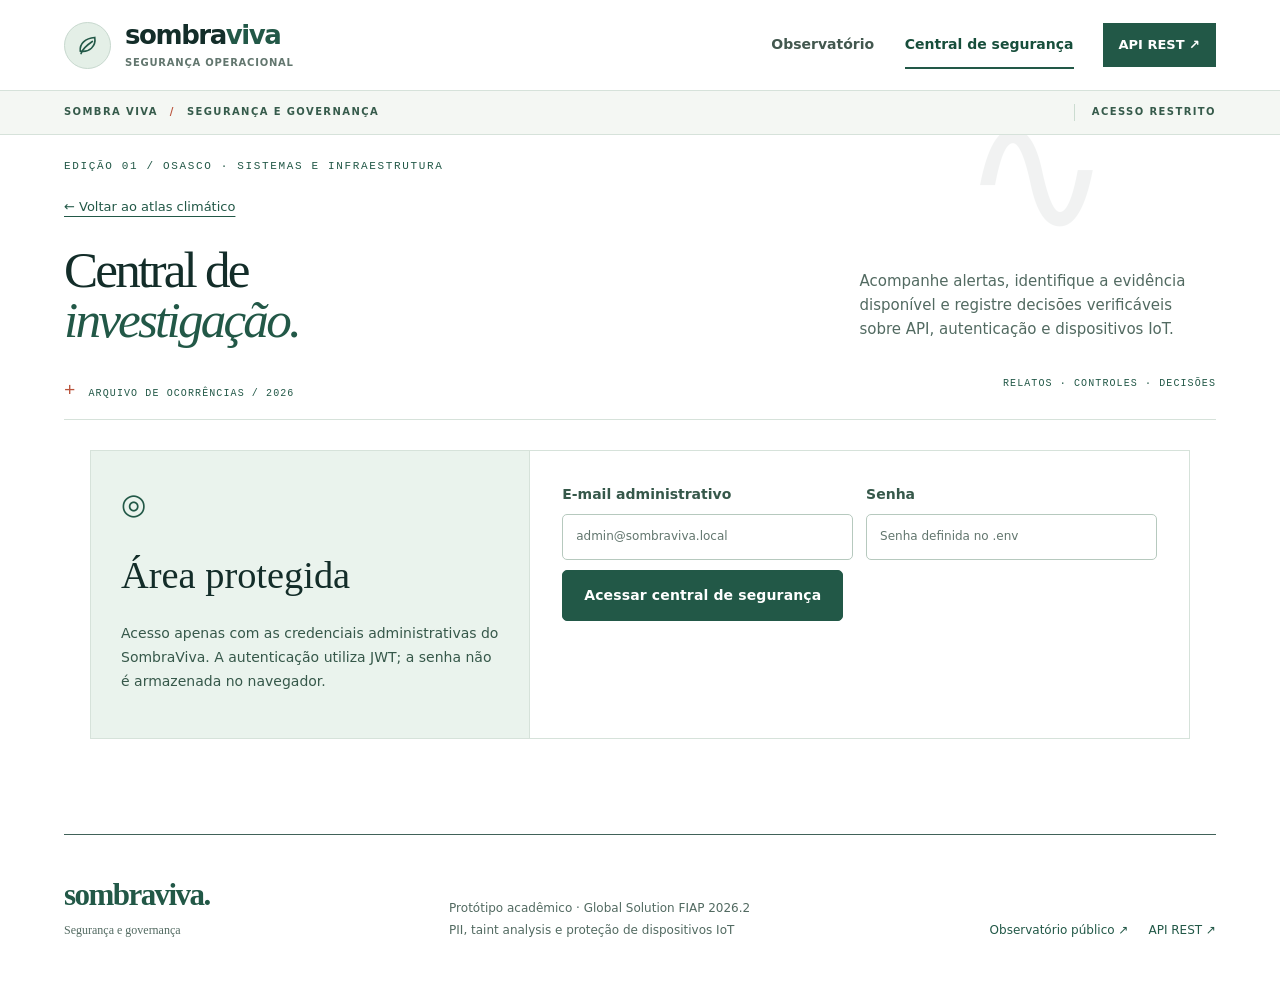
==== static/admin.html @ 64b413c2 "first commit" ====
<!doctype html>
<html lang="pt-BR">
<head>
  <meta charset="UTF-8" />
  <meta name="viewport" content="width=device-width, initial-scale=1" />
  <meta name="theme-color" content="#FFFFFF" />
  <meta name="color-scheme" content="light" />
  <meta name="robots" content="noindex, nofollow" />
  <meta name="description" content="SOC do SombraViva: alertas, superfícies potencialmente afetadas, análise assistida e logs auditáveis." />
  <title>SombraViva | Central de segurança</title>
  <link rel="stylesheet" href="/static/admin-bundle.css?v=20261117.2" />
</head>
<body class="admin-body">
  <a class="skip-link" href="#conteudo">Pular para o conteúdo</a>
  <header class="sidebar" aria-label="Navegação principal">
    <a class="brand" href="/" aria-label="Ir ao observatório público"><span class="brandmark" aria-hidden="true"><svg viewBox="0 0 36 36" fill="none"><path d="M27 8C15 9 8 16 9 25c11 2 20-6 18-17Z" stroke="currentColor" stroke-width="2"/><path d="M10 28c2-7 8-11 14-15" stroke="currentColor" stroke-width="2" stroke-linecap="round"/></svg></span><span class="brand-name">sombra<span>viva</span><small>SEGURANÇA OPERACIONAL</small></span></a>
    <button class="menu-toggle" type="button" id="menu-toggle" aria-controls="site-navigation" aria-expanded="false" aria-label="Abrir menu de navegação"><span></span><span></span><span></span></button>
    <nav id="site-navigation" aria-label="Navegação de administração"><a href="/" class="navlink"><span class="nav-ico" aria-hidden="true">01</span>Observatório</a><a class="navlink selected" aria-current="page" href="/admin"><span class="nav-ico" aria-hidden="true">02</span>Central de segurança</a></nav>
    <a class="header-api" href="/docs" target="_blank" rel="noopener">API REST ↗</a>
  </header>
  <div class="layout">
    <div class="topbar"><span class="topbar-breadcrumb">SOMBRA VIVA <span class="breadcrumb-chevron">/</span> SEGURANÇA E GOVERNANÇA</span><span class="tag">ACESSO RESTRITO</span></div>
    <main id="conteudo" class="admin-main">
      <section class="admin-hero"><div class="sv-hero-mark">EDIÇÃO 01 / OSASCO · SISTEMAS E INFRAESTRUTURA</div><a href="/" class="back-link">← Voltar ao atlas climático</a><div class="sv-hero-title"><h1>Central de<br><em>investigação.</em></h1><p>Acompanhe alertas, identifique a evidência disponível e registre decisões verificáveis sobre API, autenticação e dispositivos IoT.</p></div><div class="sv-hero-foot"><span>ARQUIVO DE OCORRÊNCIAS / 2026</span><span>RELATOS · CONTROLES · DECISÕES</span></div></section>
      <section class="panel cyber-panel" aria-label="Central operacional de Cybersecurity">
        <div id="login-section" class="login-section">
          <div class="login-intro"><span class="lock-icon" aria-hidden="true">◎</span><h2>Área protegida</h2><p>Acesso apenas com as credenciais administrativas do SombraViva. A autenticação utiliza JWT; a senha não é armazenada no navegador.</p></div>
          <div class="login-body"><form id="login-form"><label for="admin-email">E-mail administrativo<input id="admin-email" type="email" autocomplete="username" placeholder="admin@sombraviva.local" required /></label><label for="admin-pass">Senha<input id="admin-pass" type="password" autocomplete="current-password" placeholder="Senha definida no .env" required /></label><button class="primary-btn" type="submit">Acessar central de segurança</button></form><p id="login-status" class="form-status" role="status" aria-live="polite"></p></div>
        </div>
        <div id="admin-section" class="hidden">
          <div class="ops-toolbar"><div><span class="ops-eyebrow">SOMBRA VIVA / SEGURANÇA DIGITAL</span><h2>Central operacional <sup>01</sup></h2><p id="admin-status" class="form-status" role="status" aria-live="polite">Carregando indicadores operacionais após autenticação...</p></div><div class="admin-actions"><button type="button" id="admin-refresh" class="outline-btn">Atualizar dados</button><button type="button" id="logout" class="outline-btn">Encerrar sessão</button></div></div>
          <label class="mobile-admin-nav" for="admin-section-select">Seção de trabalho
            <select id="admin-section-select" aria-label="Selecionar seção da área administrativa">
              <option value="overview">Visão geral</option>
              <option value="alerts" selected>Dossiês de alerta</option>
              <option value="events">Registro de eventos</option>
              <option value="devices">Estações e IoT</option>
              <option value="lab">Laboratório PII</option>
            </select>
          </label>
          <nav class="ops-tabs" role="tablist" aria-label="Áreas da central">
            <button class="ops-tab" type="button" data-tab="overview" role="tab" id="tab-overview" aria-controls="pane-overview" aria-selected="false" tabindex="-1">Visão geral</button>
            <button class="ops-tab active" type="button" data-tab="alerts" role="tab" id="tab-alerts" aria-controls="pane-alerts" aria-selected="true" tabindex="0" aria-current="page">Dossiês de alerta</button><button class="ops-tab" type="button" data-tab="events" role="tab" id="tab-events" aria-controls="pane-events" aria-selected="false" tabindex="-1">Registro de eventos</button>
            <button class="ops-tab" type="button" data-tab="devices" role="tab" id="tab-devices" aria-controls="pane-devices" aria-selected="false" tabindex="-1">Estações e IoT</button>
            <button class="ops-tab" type="button" data-tab="lab" role="tab" id="tab-lab" aria-controls="pane-lab" aria-selected="false" tabindex="-1">Laboratório PII</button>
          </nav>
          <section id="pane-overview" class="ops-pane hidden" role="tabpanel" tabindex="0" aria-labelledby="overview-title">
            <div class="ops-section-heading"><div><h3 id="overview-title">Sinais que exigem ação</h3><p>Os indicadores operacionais não somam ocorrências fictícias; a janela de tentativas é de 24 horas.</p></div><span class="ops-subtle-tag">ATUALIZAÇÃO MANUAL</span></div>
            <div class="ops-metrics" aria-label="Indicadores operacionais"><article><small>Alertas em revisão · 24h</small><strong id="open-alerts">…</strong><span>Tentativas recusadas ou bloqueadas, ainda não resolvidas</span></article><article><small>Logins recusados · 24 h</small><strong id="failed-logins">…</strong><span>Tentativas observadas</span></article><article><small>Chaves IoT rejeitadas · 24 h</small><strong id="rejected-devices">…</strong><span>Autenticações bloqueadas</span></article><article><small>Estações reais sem sinal</small><strong id="stale-stations">…</strong><span>Sem leitura há mais de 15 minutos</span></article></div>
            <div class="ops-split"><section class="ops-module"><div class="ops-module-head"><h4>Fila de atenção</h4><button type="button" class="ops-text-button" data-go="alerts">Abrir alertas →</button></div><div id="attention-list" class="ops-feed"><p>Carregando ocorrências...</p></div></section><section class="ops-module ops-guidance"><h4>Visibilidade e limites</h4><p>O sistema monitora eventos gerados pela API (login, chaves IoT e laboratório PII). Não coleta processos do servidor, arquivos, rede interna ou telemetria de endpoint. Portanto, não identifica máquinas efetivamente comprometidas.</p><p>Uma recusa de login ou chave mostra que o controle respondeu; investigue padrões recorrentes antes de classificar um incidente.</p><p id="demo-provenance" class="ops-provenance">Consultando registros de demonstração...</p><button type="button" id="demo-tour" class="outline-btn">Explorar casos fictícios e análise</button><p class="ops-muted">A investigação usa dados simulados; a OpenAI só é chamada ao clicar em analisar e com chave configurada. Sem chave, a interpretação é por regras locais.</p><a href="/#mapa-calor" class="ops-text-link">Ir ao monitoramento climático →</a><p class="ops-muted">O mapa térmico permanece no atlas público e não serve para inferir risco digital.</p></section></div>
          </section>
          <section id="pane-alerts" class="ops-pane" role="tabpanel" tabindex="0" aria-labelledby="alerts-title">
            <div class="ops-section-heading sv-case-heading"><div><span class="sv-index-number" aria-hidden="true">02 / ARQUIVO</span><h3 id="alerts-title">Alertas para <em>investigar.</em></h3><p>Selecione um sinal à esquerda. O painel apresenta evidências, possíveis impactos e próximos passos.</p></div><span class="ops-subtle-tag">INVESTIGAÇÃO HUMANA</span></div>
            <div class="soc-caution" role="note"><strong>Nenhum comprometimento é confirmado por uma ocorrência isolada.</strong><span>Este arquivo reúne sinais produzidos pela API; não inspeciona máquinas, arquivos ou tráfego de rede.</span></div>
            <div class="ops-filters soc-toolbar">
              <label for="soc-hours">Intervalo<select id="soc-hours"><option value="24">Últimas 24 horas</option><option value="72">Últimas 72 horas</option><option value="168">Últimos 7 dias</option></select></label>
              <label for="soc-status">Situação<select id="soc-status"><option value="open">Pendentes de revisão</option><option value="all">Todos</option><option value="resolved">Resolvidos</option></select></label>
              <label class="ops-demo-toggle"><input type="checkbox" id="soc-demo" /> Incluir cenários fictícios</label>
              <label class="sv-search-label" for="soc-search">Buscar no arquivo<input id="soc-search" type="search" autocomplete="off" placeholder="Assunto, serviço ou nº" /></label><button type="button" id="soc-seed" class="outline-btn">Criar casos de demonstração</button>
            </div>
            <p id="soc-status-text" class="ops-helper" role="status" aria-live="polite">Escolha filtros para inspecionar os alertas.</p>
            <div class="sv-casework"><section class="sv-case-index" aria-label="Índice de alertas"><header class="sv-case-index-head"><span>ÍNDICE DE OCORRÊNCIAS</span><small>Selecione para abrir o dossiê <span aria-hidden="true">↘</span></small></header><div id="soc-alert-list" class="soc-alert-list" aria-label="Ocorrências encontradas"><p class="ops-main-empty">Aguardando consulta...</p></div></section><aside id="soc-dossier" class="sv-case-dossier" aria-label="Dossiê de investigação" aria-live="polite"><div class="sv-dossier-placeholder"><span class="sv-dossier-number">CADERNO 00</span><h4>Um alerta.<br><em>Uma investigação a conduzir.</em></h4><p>Selecione um registro no índice para observar suas evidências, implicações possíveis e próximos passos.</p><span class="sv-dossier-figure" aria-hidden="true">◎</span></div></aside></div>
            <aside class="soc-caveat"><h4>Nota metodológica</h4><p>A plataforma reúne eventos produzidos pela API. A análise assistida indica hipóteses e próximos passos, nunca comprometimentos confirmados.</p><a href="/docs" target="_blank" rel="noopener">Consultar os contratos REST ↗</a></aside>
          </section>
          <section id="pane-events" class="ops-pane hidden" role="tabpanel" tabindex="0" aria-labelledby="events-title"><div class="ops-section-heading"><div><h3 id="events-title">Registros e trilha de auditoria</h3><p>Consulte o log original, registre decisões e acompanhe alterações. Os alertas priorizados estão na aba anterior. A resolução exige justificativa.</p></div></div>
            <div class="ops-filters"><label for="filter-category">Categoria<select id="filter-category"><option value="all">Todas</option><option value="login">Login</option><option value="iot_auth">Dispositivos IoT</option><option value="taint">Fluxo de dados</option></select></label><label for="filter-severity">Gravidade<select id="filter-severity"><option value="all">Todas</option><option value="high">Alta</option><option value="medium">Média</option><option value="low">Baixa</option><option value="info">Informativa</option></select></label><label for="filter-status">Situação<select id="filter-status"><option value="all">Todas</option><option value="new">Nova</option><option value="investigating">Em investigação</option><option value="resolved">Resolvida</option></select></label><label class="ops-demo-toggle"><input type="checkbox" id="include-demo" /> Incluir eventos fictícios</label></div>
            <p id="event-count" class="ops-helper" role="status" aria-live="polite"></p><div id="event-detail" class="soc-selected-record hidden" aria-live="polite"></div><div id="event-list" class="ops-feed" aria-live="polite"></div><div class="ops-pagination"><button type="button" id="events-prev" class="outline-btn">← Anterior</button><span id="events-page">—</span><button type="button" id="events-next" class="outline-btn">Próxima →</button></div><p id="events-status" class="form-status" role="status" aria-live="polite"></p>
          </section>
          <section id="pane-devices" class="ops-pane hidden" role="tabpanel" tabindex="0" aria-labelledby="devices-title"><div class="ops-section-heading"><div><h3 id="devices-title">Estações e credenciais IoT</h3><p>Última leitura, origem da estação e disponibilidade observável pela API.</p></div></div><p class="ops-method">Estações simuladas não comprovam equipamento físico online; a ausência de leitura recente só gera alerta para estações reais.</p><div id="device-list" class="ops-devices"><p>Carregando estações...</p></div><div class="ops-inline-nav"><a href="/#medicoes" class="ops-text-link">Ver gráficos de temperatura →</a><a href="/docs" target="_blank" rel="noopener" class="ops-text-link">Documentação de envio IoT →</a></div></section>
          <section id="pane-lab" class="ops-pane hidden" role="tabpanel" tabindex="0" aria-labelledby="lab-title"><div class="ops-section-heading"><div><h3 id="lab-title">Laboratório de privacidade</h3><p>Demonstre PII, taint analysis e orientação de remediação com amostras fictícias.</p></div><span class="ops-subtle-tag">ÁREA DE TESTES</span></div><aside class="ops-risk-note" aria-label="Indicador acadêmico de Risco Cidadão"><div><span>RISCO CIDADÃO · INDICADOR DIDÁTICO</span><strong id="didactic-risk">—</strong></div><p id="risk-explanation">Índice heurístico da atividade de Cybersecurity. A pontuação pode incluir exemplos fictícios e não corresponde à probabilidade de ataque nem a risco climático.</p></aside><div class="ops-lab-grid"><section class="ops-module"><h4>Testar fluxo de informação</h4><p class="ops-muted">Use somente conteúdo sintético. O servidor registra os tipos detectados e uma prévia protegida, não o texto bruto.</p><label for="audit-text">Texto de teste<textarea id="audit-text" rows="4">CPF: 000.000.000-00; email: exemplo@example.invalid</textarea></label><label for="audit-sink">Destino analisado<select id="audit-sink"><option value="log_bruto">Log bruto (inseguro)</option><option value="resposta_publica">Resposta pública (inseguro)</option><option value="servico_externo">Serviço externo (inseguro)</option><option value="log_redigido">Log redigido (controle)</option><option value="banco_parametrizado">Banco parametrizado (controle)</option></select></label><div class="ops-button-row"><button id="audit-button" class="primary-btn" type="button">Executar auditoria</button><button id="remediation-button" class="outline-btn" type="button">Explicar achados</button></div><p id="audit-result" class="form-status" role="status" aria-live="polite"></p><p id="remediation-result" class="form-status" role="status" aria-live="polite"></p></section><section class="ops-module"><div class="ops-module-head"><h4>Achados registrados</h4><label class="ops-demo-toggle"><input id="findings-demo" type="checkbox" /> Exibir exemplos</label></div><div id="finding-list" class="ops-feed"><p>Carregando achados...</p></div><p class="ops-muted">A orientação por IA é opcional; sem chave configurada, a aplicação usa regras locais e informa esse modo.</p></section></div></section>
        </div>
      </section>
      <footer><div class="footer-brand">sombra<span>viva.</span><small>Segurança e governança</small></div><div class="footer-description">Protótipo acadêmico · Global Solution FIAP 2026.2<br>PII, taint analysis e proteção de dispositivos IoT</div><div class="footer-links"><a href="/">Observatório público ↗</a><a href="/docs" target="_blank" rel="noopener">API REST ↗</a></div></footer>
    </main>
  </div>
  <script src="/static/navigation.js?v=20261116.2" defer></script>
  <script src="/static/admin.js?v=20261117.7" defer></script>
</body>
</html>
---- static/admin-bundle.css ----
/* SombraViva: generated CSS. Edit source files and run scripts/build_css.py. */
/* === styles.css === */
/* SombraViva / Sistema visual 2026 — observatório de clima urbano */
:root{
  color-scheme:dark;--bg:#071713;--sidebar:#091d19;--surface:#0d241f;--surface-up:#112e27;
  --surface-soft:#16372e;--stroke:#27483e;--stroke-soft:#203a32;--text:#f3f6eb;
  --muted:#a9beb5;--quiet:#79988b;--mint:#a6f0c6;--mint-strong:#5fd59a;
  --coral:#ff9a72;--lime:#d7ef85;--focus:#d7ef85;--radius:19px;
  font-family:Inter,"Segoe UI",Arial,system-ui,sans-serif;
}
*,*::before,*::after{box-sizing:border-box}
html{scroll-behavior:smooth;scroll-padding-top:28px}
body{margin:0;min-height:100vh;background:var(--bg);color:var(--text);line-height:1.55;-webkit-font-smoothing:antialiased}
body::before{content:"";position:fixed;inset:0;pointer-events:none;z-index:-1;background:radial-gradient(ellipse 70% 60% at 65% 0%,#143a2b30,transparent 80%)}
::selection{background:var(--mint);color:#05231a}
a{color:inherit;text-decoration:none}button,input,textarea,select{font:inherit}button{cursor:pointer}button:disabled{opacity:.5;cursor:not-allowed}
:is(a,button,input,textarea,select):focus-visible{outline:3px solid var(--focus);outline-offset:3px}
.skip-link{position:fixed;top:-90px;left:25px;background:var(--lime);color:#0b241b;padding:12px 18px;z-index:100;border-radius:10px;font-weight:800}
.skip-link:focus{top:12px}.hidden{display:none!important}.muted,.subtle{color:var(--muted)}
.sidebar{position:fixed;inset:0 auto 0 0;width:244px;background:var(--sidebar);border-right:1px solid var(--stroke-soft);padding:28px 18px 21px;z-index:20;display:flex;flex-direction:column;gap:0;overflow-y:auto}
.brand{display:flex;align-items:center;gap:10px;padding:4px 8px;letter-spacing:-.9px}
.brandmark{width:41px;height:41px;border-radius:13px;background:#193c2d;color:var(--mint);border:1px solid #3a6a52;display:grid;place-items:center;flex:none}.brandmark svg{width:29px;height:29px}
.brand-name{font-weight:850;font-size:24px;line-height:1.05}.brand-name>span{color:var(--mint)}.brand-name small{display:block;font-size:8px;letter-spacing:2.1px;color:var(--quiet);margin-top:9px;font-weight:800}
.side-section-label{margin:62px 12px 13px;font-size:10px;font-weight:800;color:var(--quiet);letter-spacing:2px}
.sidebar nav{display:grid;gap:5px}.navlink{display:flex;align-items:center;gap:13px;border-radius:11px;padding:12px 11px;color:#b4c8bd;font-size:12px;font-weight:650;border:1px solid transparent;transition:background .2s,color .2s}
.navlink:hover,.navlink.selected{background:#193b2e;color:var(--mint);border-color:#2d5745}.nav-ico{display:grid;place-items:center;font-family:Consolas,monospace;font-size:19px;width:26px;flex:none;font-weight:400}
.side-spacer{min-height:65px;flex:1}.sidebar-insight{border:1px solid #2c5142;background:linear-gradient(140deg,#183e2b,#102820);padding:17px;border-radius:14px;margin-bottom:19px}
.sidebar-insight-icon{color:var(--lime);font-size:22px}.sidebar-insight p{margin:8px 0 8px;font-weight:500;font-size:13px;line-height:1.5}.sidebar-insight strong{color:var(--mint)}.sidebar-insight>span:last-child{font-size:10px;color:var(--muted);line-height:1.6;display:block}
.side-bottom{font-size:10px;color:#a9cbb8;line-height:1.6;padding:5px 10px}.side-bottom small{display:block;color:var(--quiet);margin-left:15px}.live-dot,.online-mark>span{display:inline-block;width:7px;height:7px;border-radius:100%;background:#a6f0c6;box-shadow:0 0 0 4px #a6f0c612}
.layout{margin-left:244px;min-width:0}.topbar{height:74px;padding:0 clamp(24px,3.2vw,62px);border-bottom:1px solid var(--stroke-soft);display:flex;justify-content:space-between;gap:20px;align-items:center;font-size:12px;background:#081b17b8}
.topbar-breadcrumb,.topbar-actions{display:flex;align-items:center;gap:12px}.topbar-breadcrumb strong{font-weight:800}.breadcrumb-muted,.breadcrumb-chevron{color:var(--quiet)}.online-mark{display:flex;gap:9px;align-items:center;color:#bed8c5;white-space:nowrap}.tag{border:1px solid #345748;color:#b5dfb8;border-radius:50px;font-size:9px;font-weight:750;letter-spacing:.65px;padding:7px 10px;white-space:nowrap}
main{max-width:1620px;margin:auto;padding:29px clamp(24px,3.2vw,62px) 0}
.hero{display:grid;grid-template-columns:1.12fr .88fr;min-height:454px;border:1px solid #315843;border-radius:22px;overflow:hidden;background:linear-gradient(120deg,#123426,#122d24 58%,#0b2a22);margin-bottom:32px;position:relative;isolation:isolate}
.hero:after{content:"";position:absolute;inset:0;pointer-events:none;background:linear-gradient(90deg,transparent 50%,#a6f0c605)}.hero-copy{padding:clamp(30px,4.5vw,64px) 35px clamp(32px,3.5vw,52px) clamp(30px,4vw,54px);z-index:2;position:relative}
.hero-overline{font-size:10px;font-weight:800;letter-spacing:2.1px;color:var(--mint);display:flex;align-items:center;gap:9px;margin-bottom:24px}.overline-separator{height:1px;width:24px;background:var(--mint)}.eyebrow-number{color:#5f9e82;margin-left:5px}
h1,h2,h3,p{overflow-wrap:break-word}.hero h1{font-size:clamp(41px,4.25vw,72px);font-weight:850;line-height:1.035;letter-spacing:-3px;margin:0 0 25px}.hero h1>span{color:var(--mint)}.hero h1 em{font-family:Georgia,"Times New Roman",serif;font-weight:400;color:var(--lime)}
.hero-copy>p{font-size:14px;color:#b8d1c4;max-width:460px;margin:0;line-height:1.75}.hero-actions{display:flex;align-items:center;gap:24px;flex-wrap:wrap;margin-top:29px}.primary-btn{display:inline-flex;align-items:center;justify-content:center;gap:13px;background:var(--mint);color:#0b2b20;border:1px solid var(--mint);font-size:12px;font-weight:850;border-radius:10px;padding:12px 18px;min-height:44px;transition:background .2s,transform .2s;white-space:nowrap}
.primary-btn:hover{background:#cef9da;transform:translateY(-1px)}.primary-btn>span{font-size:17px}.ghost-btn{color:#d4ecdc;font-size:12px;font-weight:750;border-bottom:1px solid #79b697;padding-bottom:6px}.ghost-btn:hover{color:var(--mint)}
.hero-footnote{font-size:10px;color:#8fb3a2;margin-top:30px;display:flex;align-items:center;gap:9px;flex-wrap:wrap}.hero-footnote .separator{color:#577964}
.hero-graphic{position:relative;min-height:454px;overflow:hidden;background:radial-gradient(circle at 52% 55%,#326f4657 0%,#153d2c66 33%,transparent 67%),radial-gradient(circle at 5% 5%,#b3e78c1a,transparent 50%)}
.hero-graphic::after{content:"";position:absolute;inset:0;background:linear-gradient(90deg,#123025 0%,transparent 30%);pointer-events:none}.topography{position:absolute;inset:-30px -20px;width:calc(100% + 50px);height:calc(100% + 60px);opacity:.95;filter:drop-shadow(0 0 40px #a6f0c614)}
.hero-graphic-title{position:absolute;top:32px;right:28px;font-size:10px;letter-spacing:1.8px;text-align:right;color:#9ebfb0;z-index:1}.hero-graphic-title strong{display:block;color:#e8f9d1;font-size:13px;letter-spacing:2px}.hero-graphic-title>span{display:block;font-size:9px;margin-top:4px;color:#7eab93}
.topo-point{position:absolute;top:53%;left:54%;transform:translate(-1%,-40%);z-index:2;display:flex;align-items:center;gap:12px;color:#edffde;font-weight:800;font-size:15px}.topo-point-dot{width:8px;height:8px;border-radius:50%;background:var(--lime);box-shadow:0 0 0 8px #d7ef8517,0 0 30px #d7ef85}.topo-point small{display:block;font-weight:500;font-size:10px;color:#a6cbb4}
.hero-coordinate{position:absolute;bottom:32px;right:26px;font-size:10px;color:#a5cab4;letter-spacing:1.3px;z-index:2}.graphic-label{position:absolute;bottom:31px;left:20px;font-size:8px;letter-spacing:.8px;color:#87a995;z-index:2}.graphic-label-dot{width:6px;height:6px;display:inline-block;border-radius:100%;background:var(--coral);margin-right:5px}.graphic-label>span:last-child{color:#55796b}
.section-ribbon{display:flex;align-items:baseline;gap:15px;margin:23px 0 15px}.section-ribbon>span:first-child{font-size:10px;color:var(--mint);font-weight:800;letter-spacing:1.6px}.section-ribbon strong{font-size:18px;letter-spacing:-.6px}.section-ribbon>span:last-child{margin-left:auto;font-size:11px;color:var(--quiet)}
.metric-grid{display:grid;grid-template-columns:repeat(4,minmax(0,1fr));gap:13px;margin-bottom:19px}.metric,.panel{background:var(--surface);border:1px solid var(--stroke-soft);border-radius:var(--radius)}.metric{padding:22px 22px 15px;position:relative;overflow:hidden}.metric:before{content:"";position:absolute;width:95px;height:95px;right:-48px;top:-43px;border-radius:50%;background:#a6f0c609;border:1px solid #a6f0c60e}.metric-top{display:flex;justify-content:space-between;align-items:center;gap:8px}.metric-top>span{color:#9fbfaf;font-size:10px;font-weight:850;letter-spacing:1.1px}.metric-icon{width:28px;height:28px;border:1px solid #38634d;border-radius:9px;display:grid;place-items:center;color:var(--lime);font-size:15px}.metric-icon.hot{color:var(--coral);border-color:#73533a}.metric-icon.muted-ico{color:#bddfbd}.metric strong{font-size:clamp(30px,2.6vw,43px);letter-spacing:-1.7px;display:block;line-height:1.2;margin:11px 0 5px;font-weight:820}.metric small{font-size:11px;color:var(--muted);display:block;min-height:33px}.metric-bottom{display:block;border-top:1px solid #28463b;color:#749687;padding-top:12px;margin-top:12px;font-weight:800;letter-spacing:1.1px;font-size:9px}
.two-col{display:grid;grid-template-columns:minmax(0,1.52fr) minmax(290px,.98fr);gap:17px;margin-bottom:17px}.panel{padding:25px;min-width:0}.panel-heading{display:flex;align-items:start;justify-content:space-between;gap:16px;margin-bottom:22px}.eyebrow{margin:0 0 7px;color:var(--mint-strong);font-weight:850;font-size:10px;letter-spacing:1.6px}.panel-heading h2{margin:0;font-size:21px;line-height:1.25;font-weight:800;letter-spacing:-.55px}.panel-subtitle{font-size:12px;line-height:1.6;color:var(--muted);margin:8px 0 0}.chip{border:1px solid #38614e;background:#18392d;color:#caebca;padding:7px 10px;border-radius:50px;font-size:9px;white-space:nowrap;letter-spacing:.5px;font-weight:750;display:inline-flex;align-items:center;gap:7px}.chip-dot{width:6px;height:6px;background:#90ec9f;border-radius:50%;display:inline-block}.legend{display:flex;gap:20px;flex-wrap:wrap;color:#c0d4c8;font-size:11px;margin-bottom:10px}.dot{width:8px;height:8px;border-radius:100%;display:inline-block;margin-right:7px}.dot.coral{background:var(--coral)}.dot.mint{background:var(--mint)}
.canvas-wrap{height:260px;position:relative;width:100%}.canvas-wrap canvas,.history-chart-wrap canvas{height:100%;width:100%;display:block}.caption{font-size:11px;color:var(--quiet);line-height:1.65;margin:16px 0 0}.weather-panel{background:radial-gradient(circle at 95% 18%,#2e5b392f,transparent 55%),var(--surface)}.weather-hero{display:flex;gap:26px;align-items:center;margin-top:27px}.weather-icon{color:var(--lime);font-size:52px;font-weight:200;line-height:1}.weather-temp{font-size:clamp(58px,5vw,84px);font-weight:850;letter-spacing:-4px;color:var(--mint);line-height:1.05}.weather-status{color:#aecbbc;font-size:11px;line-height:1.6;min-height:33px}.weather-row{display:flex;gap:10px;margin:23px 0 18px;padding-top:18px;border-top:1px solid #2b4b3f}.weather-row>div{flex:1}.weather-row span{color:#8fb7a2;letter-spacing:1px;font-size:9px;font-weight:850;display:block}.weather-row strong{font-size:22px;display:block;margin-top:6px}.notice{background:#193c2d;border:1px solid #315543;border-radius:10px;color:#b5d6bf;padding:12px;font-size:11px;display:flex;gap:9px;align-items:start}.notice span{font-size:16px;color:var(--lime)}.source-link{display:inline-block;margin-top:14px;color:var(--mint);font-size:11px;font-weight:650;text-decoration:underline;text-underline-offset:4px}
.outline-btn{border:1px solid #436851;color:#c6ead2;background:#142e25;padding:10px 13px;font-weight:750;font-size:11px;border-radius:9px;min-height:40px}.outline-btn:hover{background:#204637}.station-grid{display:grid;grid-template-columns:repeat(2,minmax(0,1fr));gap:11px}.station-card{display:flex;align-items:center;justify-content:space-between;gap:15px;background:#132f26;border:1px solid #31513f;padding:18px;border-radius:12px}.station-card h3{font-size:14px;margin:0 0 5px}.station-card p{font-size:11px;color:var(--muted);margin:0}.station-card strong{font-size:27px;color:var(--mint);white-space:nowrap}.sensor-pill{display:inline-block;font-size:9px;font-weight:750;color:var(--coral);letter-spacing:.5px;margin-top:9px}.stations-panel{margin-bottom:32px}
.history-ribbon{margin-top:24px}.history-panel{margin-bottom:30px;padding:30px}.history-heading{margin-bottom:28px}.history-heading h2{font-size:clamp(26px,2.4vw,35px);letter-spacing:-1.15px}.real-data{border-color:#427351;background:#1b3b2c;color:#bce7b9}
.history-controls{display:grid;grid-template-columns:repeat(2,minmax(0,1fr));gap:12px}.history-location{background:var(--surface-up);border:1px solid #315643;border-radius:13px;padding:18px;min-width:0}.location-title{display:flex;align-items:center;gap:9px;margin-bottom:12px}.location-index{display:grid;place-items:center;width:25px;height:25px;border-radius:50%;background:#a6f0c622;color:var(--mint);font-size:11px;font-weight:850}.compare-index{background:#ff9a7219;color:var(--coral)}.location-title label{margin:0;font-size:12px}.label-optional{color:var(--quiet);font-weight:500}.history-search{display:flex;align-items:center;gap:8px}.history-search input{min-width:0;flex:1;margin:0}.history-location select{margin:12px 0 0}.selected-city{font-size:11px;color:var(--mint)!important;margin:12px 0 0!important}.history-inline{display:flex;gap:10px;justify-content:space-between;align-items:baseline}.small-text-button{background:none;border:0;color:var(--mint);text-decoration:underline;font-size:11px}
label{display:block;color:#d1e7d7;font-size:12px;font-weight:750;margin-bottom:12px}input,textarea,select{display:block;margin-top:7px;padding:12px 13px;min-height:43px;width:100%;max-width:100%;background:#0a211b;color:var(--text);border-radius:9px;border:1px solid #355848;font-size:12px;font-weight:500}input::placeholder,textarea::placeholder{color:#719685}select{cursor:pointer}textarea{resize:vertical}
.date-control-panel{background:#0a1d19;border:1px solid #2a493a;border-radius:13px;padding:15px 18px;margin-top:12px}.history-dates{display:flex;gap:12px;align-items:end}.history-dates label{flex:1;min-width:0;margin:0}.history-dates input{color-scheme:dark}.history-dates button{white-space:nowrap;min-height:44px}.history-presets{margin:14px 0 0;display:flex;align-items:center;flex-wrap:wrap;gap:7px}.history-presets>span{color:#779988;letter-spacing:1px;font-size:9px;font-weight:850;margin-right:5px}.history-presets button{min-height:33px;padding:7px 12px}.history-status{margin:19px 0 10px;font-size:12px;min-height:22px;color:#a7c3b5;line-height:1.6}
.history-kpis{display:grid;grid-template-columns:repeat(2,minmax(0,1fr));gap:12px;margin:20px 0 25px}.history-kpi{background:#143429;border:1px solid #365f48;border-radius:11px;padding:17px 20px}.history-kpi small{font-size:11px;color:#a4c9b2;font-weight:750}.history-kpi strong{font-size:28px;letter-spacing:-1px;display:block;color:var(--text);margin:6px 0}.history-kpi p{color:var(--muted);font-size:11px;margin:0}.history-visual-header{display:flex;align-items:baseline;justify-content:space-between;margin:9px 0 12px}.history-visual-header h3{font-size:16px;margin:0}.history-visual-header p{font-size:11px;color:var(--muted);margin:3px 0 0}.chart-header-note{font-size:9px;letter-spacing:1px;color:var(--quiet);font-weight:800}.history-chart-wrap{height:300px;position:relative;border:1px solid #2e5141;background:linear-gradient(180deg,#132e26,#0d251e);border-radius:11px;padding:14px}.history-legend{display:flex;gap:20px;flex-wrap:wrap;color:#c6ddce;font-size:11px;margin:13px 0 26px}.history-legend span{display:flex;gap:8px;align-items:center}.history-legend i{width:14px;height:4px;border-radius:5px;display:inline-block}.history-table-toolbar{display:flex;align-items:center;justify-content:space-between;gap:10px;margin:15px 0 13px}.history-table-toolbar h3{font-size:16px;margin:0}.history-table-toolbar p{color:var(--muted);font-size:11px;margin:3px 0}.history-table-scroll{border:1px solid #30523f;border-radius:11px;overflow:auto;max-height:340px}.history-table{width:100%;border-collapse:collapse;text-align:left;white-space:nowrap;font-size:12px}.history-table th{background:#1a402f;color:#e4f3e5;padding:12px 14px;position:sticky;top:0;z-index:1}.history-table td{color:#b5d2be;padding:11px 14px;border-top:1px solid #284d39}.history-table tbody tr:hover{background:#173a2c}.history-source{padding-top:18px;border-top:1px solid #274536}.history-source a{text-decoration:underline;text-underline-offset:3px;color:#b6ebc0}
.impact-section{background:linear-gradient(125deg,#1d4831,#122e25 56%,#0d261f);border:1px solid #366246;border-radius:20px;padding:clamp(23px,4vw,53px);display:grid;grid-template-columns:.95fr 1.05fr;gap:45px;margin-bottom:33px}.impact-intro h2{font-size:clamp(34px,3.5vw,56px);line-height:1.1;letter-spacing:-2px;margin:12px 0 22px}.impact-intro h2 em{font-family:Georgia,serif;color:var(--lime);font-weight:400}.impact-intro>p:not(.eyebrow){color:#bed9c8;line-height:1.8;max-width:440px;font-size:13px}.impact-quote{font-family:Georgia,serif;color:#c5e6c5;font-size:15px;font-style:italic;border-left:2px solid var(--lime);padding-left:15px;margin-top:25px}.impact-steps{display:grid;gap:10px}.impact-steps article{padding:17px 12px 18px 0;border-bottom:1px solid #3b654e;display:flex;align-items:start;gap:18px}.impact-steps article:first-child{padding-top:2px}.impact-steps article:last-child{border-bottom:0}.step{font-size:12px;font-weight:800;color:var(--lime)}.impact-steps h3{font-size:15px;margin:0 0 5px}.impact-steps p{color:#afcabc;font-size:12px;margin:0;line-height:1.6}.step-arrow{color:#90bda3;margin-left:auto;font-size:16px}
.cyber-ribbon{margin-top:40px}.cyber-panel{margin-bottom:30px;padding:30px}.protected{background:#322d20;border-color:#655539;color:#f3d6a5}.shield-icon{color:var(--lime)}.login-section{display:grid;grid-template-columns:.8fr 1.2fr;border:1px solid #2c5341;background:#0b2019;border-radius:14px;overflow:hidden}.login-intro{padding:30px;background:linear-gradient(150deg,#193d2b,#0f2922);border-right:1px solid #2c5341}.lock-icon{font-size:29px;color:var(--mint)}.login-intro h3{font-size:20px;line-height:1.3;margin:10px 0}.login-intro p{font-size:12px;line-height:1.7;color:#a3c6b0}.login-body{padding:26px}.login-body form{display:grid;grid-template-columns:1fr 1fr;gap:10px 13px;align-items:end}.login-body label{margin:0}.login-body button{grid-column:1/-1;justify-self:start}.form-status{font-size:12px;color:var(--mint);white-space:pre-wrap;line-height:1.6}.admin-toolbar{display:flex;align-items:center;justify-content:space-between;gap:20px;color:var(--muted);font-size:12px;margin-bottom:17px}.cyber-metrics{display:grid;grid-template-columns:repeat(4,minmax(0,1fr));gap:11px}.cyber-metrics>div{background:var(--surface-up);border:1px solid var(--stroke);padding:16px;border-radius:12px}.cyber-metrics small{display:block;color:#a2c2ae;font-size:9px;letter-spacing:.6px;font-weight:850}.cyber-metrics strong{font-size:28px;display:block;margin-top:6px}.audit-grid{display:grid;grid-template-columns:1fr 1fr;gap:17px;margin-top:25px}.audit-box{background:#112d24;border:1px solid #2c503e;padding:18px;border-radius:12px;min-width:0}.audit-box h3{font-size:16px;margin:0 0 10px}.audit-box .muted{font-size:11px;line-height:1.65;margin:0 0 17px}.audit-box .outline-btn{margin-top:11px}.event-list{max-height:440px;overflow:auto;display:grid;gap:9px}.event{border:1px solid #315544;border-radius:9px;padding:13px;background:#0d231c;font-size:12px}.event-head{display:flex;gap:10px;justify-content:space-between;color:var(--mint)}.event-head span{color:var(--coral)}.event p{color:var(--muted);margin:5px 0}
footer{border-top:1px solid var(--stroke-soft);display:flex;gap:25px;align-items:start;justify-content:space-between;padding:28px 0 40px;margin-top:22px}.footer-brand{font-size:25px;font-weight:850;letter-spacing:-1px}.footer-brand span{color:var(--mint)}.footer-brand small{font-size:10px;letter-spacing:0;font-weight:500;color:var(--quiet);display:block}.footer-description{font-size:11px;line-height:1.8;color:var(--quiet)}.footer-links{display:flex;gap:20px;color:#bce4c7;font-size:11px}
@media(max-width:1330px){.sidebar{width:205px}.layout{margin-left:205px}.brand-name{font-size:21px}.sidebar-insight{padding:12px}.hero h1{font-size:clamp(40px,4.35vw,62px)}.hero{grid-template-columns:1.18fr .82fr}.metric{padding:18px 16px 12px}}
@media(max-width:1130px){.topbar{padding:0 24px}main{padding:24px}.hero-copy{padding:35px 26px}.metric-grid{grid-template-columns:repeat(2,minmax(0,1fr))}.two-col{grid-template-columns:1fr}.weather-panel{display:grid;grid-template-columns:1.1fr 1fr;gap:0 25px}.weather-panel .panel-heading{grid-column:1/-1}.weather-panel .weather-row{margin-top:0}.weather-panel .notice{grid-column:2;align-self:start}.weather-panel .source-link{grid-column:1/-1}.hero-graphic-title{display:none}.impact-section{gap:24px}}
@media(max-width:840px){.sidebar{position:relative;inset:auto;width:100%;padding:14px 18px;overflow:visible}.brand{padding:0 4px}.brandmark{width:36px;height:36px}.brand-name{font-size:21px}.side-section-label,.sidebar-insight,.side-bottom,.side-spacer{display:none}.sidebar nav{display:flex;overflow:auto hidden;margin-top:13px;gap:4px;padding-bottom:2px}.sidebar nav .navlink{white-space:nowrap;padding:9px 11px;flex:0 0 auto}.nav-ico{font-size:16px;width:18px}.layout{margin-left:0}.topbar{height:52px}.topbar .tag{display:none}.hero-graphic{min-height:340px}.hero{min-height:auto}.hero h1{font-size:clamp(41px,7vw,63px)}.history-controls{grid-template-columns:1fr}.impact-section{grid-template-columns:1fr}.impact-intro h2{font-size:44px}.cyber-metrics{grid-template-columns:repeat(2,1fr)}}
@media(max-width:660px){main{padding:14px}.topbar{padding:0 16px}.topbar .breadcrumb-muted,.topbar .breadcrumb-chevron,.online-mark{display:none}.hero{grid-template-columns:1fr;margin-bottom:25px}.hero-copy{padding:32px 22px 30px}.hero-overline{font-size:8px}.hero h1{font-size:clamp(36px,10.3vw,52px);letter-spacing:-2px}.hero-graphic{min-height:250px}.hero-graphic-title{display:block}.topo-point{top:49%;left:50%}.hero-actions{gap:15px}.section-ribbon{flex-wrap:wrap;gap:6px 13px}.section-ribbon strong{font-size:16px}.section-ribbon>span:last-child{width:100%;margin-left:0}.metric-grid{gap:8px}.metric{padding:15px 12px 12px;border-radius:13px}.metric-top>span{font-size:8px}.metric-icon{width:23px;height:23px;font-size:12px}.metric strong{font-size:28px;margin-top:11px}.metric small{font-size:10px;min-height:30px}.metric-bottom{font-size:8px;letter-spacing:.3px}.panel{padding:19px;border-radius:15px}.panel-heading{flex-wrap:wrap}.panel-heading h2{font-size:19px}.weather-panel{display:block}.weather-panel .weather-row{margin-top:22px}.station-grid{grid-template-columns:1fr}.history-panel{padding:18px}.history-heading h2{font-size:27px}.date-control-panel{padding:12px}.history-dates{display:grid;grid-template-columns:1fr}.history-dates button{width:100%}.history-visual-header{display:block}.history-chart-wrap{height:240px;padding:8px}.history-kpis{grid-template-columns:1fr}.history-search{flex-wrap:wrap}.history-search button{flex:0 0 auto}.history-location{padding:14px}.history-legend{gap:10px}.history-table-toolbar{flex-wrap:wrap}.impact-section{padding:22px}.impact-intro h2{font-size:40px}.login-section{grid-template-columns:1fr}.login-intro{border-right:0;border-bottom:1px solid #2c5341;padding:20px}.login-body{padding:18px}.login-body form{grid-template-columns:1fr}.login-body button{justify-self:stretch}.audit-grid{grid-template-columns:1fr}.cyber-panel{padding:18px}footer{display:grid;gap:13px}}
@media(max-width:430px){.hero-graphic{min-height:215px}.metric small{min-height:50px}.history-search{display:grid;grid-template-columns:1fr}.history-search button{width:100%}.history-visual-header .chart-header-note{display:none}.cyber-metrics{gap:7px}.cyber-metrics>div{padding:12px}.cyber-metrics strong{font-size:23px}}
@media(prefers-reduced-motion:reduce){html{scroll-behavior:auto}*,*::before,*::after{animation:none!important;transition:none!important}}

@media(max-width:660px){.hero-coordinate{bottom:53px;right:13px;font-size:9px}.graphic-label{bottom:17px;left:13px;right:12px;font-size:7px}.hero-graphic-title{top:19px;right:17px}.topo-point{top:49%;left:52%}}

/* Comparação em duas camadas: comparativo + série própria de cada cidade. */
.city-detail-title{margin-top:34px;margin-bottom:16px;padding-top:21px;border-top:1px solid var(--stroke)}
.city-detail-title p{max-width:650px;line-height:1.6}
.history-city-charts{display:grid;grid-template-columns:repeat(2,minmax(0,1fr));gap:15px;margin-bottom:27px}
.city-chart-card{border:1px solid #325946;background:linear-gradient(150deg,#16372d,#0c261f);border-radius:15px;padding:19px;min-width:0;box-shadow:inset 0 1px 0 #ffffff0b}
.city-chart-top{display:flex;justify-content:space-between;align-items:flex-start;gap:8px;margin-bottom:12px}
.city-chart-overline{font-size:9px;font-weight:850;letter-spacing:1.15px;color:#96bbaa;margin:0 0 4px}
.city-chart-name{font-size:19px;letter-spacing:-.6px;line-height:1.3;margin:0;color:var(--text);overflow-wrap:anywhere}
.city-chart-meta{font-size:11px;color:#a8c7b7;line-height:1.6;margin:7px 0 0}
.city-chart-average{font-size:24px;font-weight:830;white-space:nowrap;line-height:1.1}
.city-chart-average small{display:block;font-size:9px;color:var(--quiet);font-weight:600;text-align:right;margin-top:5px}
.city-chart-canvas{height:226px;position:relative;min-width:0}
.city-chart-canvas canvas{width:100%;height:100%;display:block}
.city-chart-legend{display:flex;flex-wrap:wrap;gap:10px 15px;margin-top:12px;font-size:10px;color:#b8d1c1}
.city-chart-legend span{display:flex;align-items:center;gap:6px}
.city-chart-legend i{width:13px;height:3px;border-radius:3px;display:inline-block}
.city-chart-note{font-size:10px;color:#9ab9aa;margin:12px 0 0;line-height:1.6}
@media(max-width:1100px){.history-city-charts{grid-template-columns:1fr}}
@media(max-width:660px){.city-chart-card{padding:14px}.city-chart-name{font-size:17px}.city-chart-canvas{height:210px}.city-chart-average{font-size:21px}.city-detail-title{margin-top:24px}}

/* ─────────────────────────────────────────────────────────────────────────────
   SOMBRAVIVA / ARQUIVO CLIMÁTICO VIVO
   Direção visual autoral: observatório + publicação + cartografia urbana.
   Este bloco substitui a linguagem SaaS anterior sem alterar IDs usados pela API.
   ───────────────────────────────────────────────────────────────────────────── */
:root {
  color-scheme:dark;
  --bg:#071A1C;--sidebar:#071A1C;--surface:#0D2927;--surface-up:#12342F;
  --surface-soft:#163B38;--stroke:#28514D;--stroke-soft:#21403E;
  --text:#F4F1E8;--muted:#BDD4CB;--quiet:#89A8A2;
  --mint:#55E6B2;--mint-strong:#55E6B2;--coral:#FF6B52;
  --lime:#D6FF4B;--focus:#D6FF4B;--cyan:#67D7E5;--radius:4px;
  font-family:"Segoe UI Variable Text","Segoe UI",Arial,sans-serif;
}
html {scroll-padding-top:104px}
body {font-size:15px;line-height:1.65;background:var(--bg)}
body::before {background:repeating-linear-gradient(90deg,transparent 0,transparent 119px,rgba(103,215,229,.018) 120px),radial-gradient(ellipse 80% 65% at 75% 0%,#1a49441f,transparent 85%)}
::selection{background:var(--lime);color:var(--bg)}
.skip-link {border-radius:2px;background:var(--lime);color:#071A1C}
/* Atlas masthead: não usar barra lateral de SaaS. */
.sidebar {position:sticky;inset:0 0 auto;width:100%;height:91px;z-index:25;overflow:visible;flex-direction:row;align-items:center;justify-content:space-between;gap:22px;padding:0 clamp(24px,5vw,100px);border-right:0;border-bottom:1px solid #31504D;background:#071A1CF5;backdrop-filter:blur(18px)}
.brand{gap:14px;padding:0;min-width:max-content;letter-spacing:-1px}
.brandmark{border-radius:50%;width:47px;height:47px;background:transparent;border:1px solid #4D8270;color:var(--lime)}
.brandmark svg{width:29px;height:29px}
.brand-name{font-size:26px;font-weight:760;letter-spacing:-1.2px;line-height:.95;color:var(--text)}
.brand-name>span{color:var(--mint)}
.brand-name small{font-size:9px;letter-spacing:1.45px;margin-top:10px;color:var(--quiet);font-weight:760}
.sidebar nav{display:flex;gap:clamp(9px,1.3vw,28px);align-items:center;margin-left:auto}
.navlink{border:0!important;background:transparent!important;padding:12px 7px;color:#BDCDC7;font-size:13px;font-weight:590;white-space:nowrap;gap:7px;border-radius:0;position:relative}
.navlink::after{position:absolute;bottom:0;left:7px;right:7px;content:"";height:2px;background:var(--lime);transform:scaleX(0);transform-origin:left;transition:transform .2s}
.navlink:hover::after,.navlink:focus-visible::after,.navlink.selected::after{transform:scaleX(1)}
.navlink:hover,.navlink.selected{color:var(--text)}
.nav-ico{font-size:10px;color:var(--mint);font-family:ui-monospace,SFMono-Regular,Consolas,monospace;width:auto;min-width:16px;font-weight:650}
.header-api{border:1px solid #587B71;padding:9px 15px;color:var(--lime);font-size:12px;font-weight:800;letter-spacing:.12em;min-width:max-content;transition:background .18s}
.header-api:hover{background:#173E39}
.header-api span{margin-left:8px}
.layout{margin-left:0;width:100%;min-width:0}
.topbar{height:44px;padding:0 clamp(24px,5vw,100px);background:#0D2927;color:#ABC6BD;border-bottom:1px solid #274944;letter-spacing:.12em;font-size:10px;font-weight:760}
.topbar-breadcrumb{gap:12px}.breadcrumb-chevron{color:var(--coral)}
.topbar-actions{gap:18px}.online-mark{color:var(--mint);letter-spacing:.13em}.online-mark>span,.live-dot{background:var(--lime);box-shadow:0 0 0 4px #D6FF4B1A}
.tag{background:transparent;border:0;border-left:1px solid #3C5B55;border-radius:0;color:#A5BEB8;font-size:9px;padding:0 0 0 17px;letter-spacing:.1em}
main{max-width:1800px;padding:0 clamp(24px,5vw,100px);margin:0 auto}
/* Asymmetric editorial cover instead of a dashboard hero card */
.hero{margin:0 0 50px;min-height:690px;grid-template-columns:minmax(0,1.18fr) minmax(380px,.82fr);border:0;border-radius:0;background:transparent;overflow:visible;border-bottom:1px solid #41615B}
.hero::after{background:none}
.hero-copy{padding:76px 24px 66px 0;align-self:stretch;display:flex;flex-direction:column;justify-content:center}
.hero-overline{font-size:11px;letter-spacing:.22em;color:var(--mint);margin-bottom:39px;display:flex;gap:15px}
.overline-separator{width:44px;background:var(--coral)}.eyebrow-number{color:#779A94;margin-left:auto;letter-spacing:.12em}
.hero h1{font-family:"Iowan Old Style","Baskerville","Palatino Linotype",Georgia,serif;font-size:clamp(63px,6.8vw,120px);font-weight:500;letter-spacing:-.06em;line-height:.99;max-width:1000px;margin-bottom:34px;position:relative;z-index:3}
.hero h1 em{font-weight:400;color:var(--lime);font-family:inherit}
.hero h1 span{color:var(--text);font-size:.66em;display:inline-block;line-height:1.17;letter-spacing:-.04em;padding-top:8px}
.hero-copy>p{max-width:550px;font-size:17px;color:#C5D6CF;line-height:1.75;margin-bottom:0}
.hero-copy>p strong{color:var(--text)}
.hero-actions{margin-top:36px;gap:30px}
.primary-btn{font-size:14px;letter-spacing:.01em;border-radius:2px;padding:13px 21px;min-height:50px;background:var(--lime);color:var(--bg);border-color:var(--lime);font-weight:770}
.primary-btn:hover{background:#F0FFA4;border-color:#F0FFA4;transform:translateY(-2px)}
.ghost-btn{font-size:14px;color:var(--text);border-bottom-color:#7F9992;padding-bottom:7px}
.ghost-btn:hover{color:var(--lime)}
.hero-footnote{font-size:11px;margin-top:47px;color:#ABC5B9;letter-spacing:.07em}
.hero-footnote .separator{color:var(--coral)}
.hero-graphic{min-height:690px;background:radial-gradient(circle at 46% 51%,#286D594D 0,rgba(13,41,39,.65) 43%,transparent 75%),repeating-linear-gradient(0deg,#9CC7B008 0,#9CC7B008 1px,transparent 1px,transparent 49px);border-left:1px solid #2C514B;overflow:hidden}
.hero-graphic::before{content:"";position:absolute;inset:19px;z-index:0;pointer-events:none;border:1px solid #32595077;clip-path:polygon(0 0,16% 0,16% 2px,84% 2px,84% 0,100% 0,100% 100%,0 100%)}
.hero-graphic::after{content:"";position:absolute;inset:0;pointer-events:none;background:linear-gradient(90deg,#071A1C20,transparent 30%)}
.topography{inset:-20px;width:calc(100% + 20px);height:calc(100% + 40px);opacity:1;filter:none;animation:carto-drift 22s ease-in-out infinite alternate}
@keyframes carto-drift{from{transform:scale(1)}to{transform:scale(1.07) rotate(1.5deg)}}
.hero-graphic-title{top:41px;left:34px;right:auto;text-align:left;font-size:11px;letter-spacing:.15em;line-height:1.7;z-index:3}
.hero-graphic-title strong{color:var(--lime);font-size:13px;letter-spacing:.11em}
.hero-graphic-title>span{font-size:11px;color:#AAC4BC}
.topo-point{top:55%;left:55%;color:var(--text);font-size:17px;letter-spacing:.11em;z-index:4}
.topo-point-dot{width:10px;height:10px;background:var(--lime);box-shadow:0 0 0 9px #D6FF4B16,0 0 48px #D6FF4B77}
.topo-point small{font-size:12px;letter-spacing:0;color:var(--muted)}
.hero-coordinate{bottom:63px;right:32px;color:var(--text);font-size:13px;letter-spacing:.1em}.hero-coordinate span{color:var(--muted)}
.graphic-label{font-size:10px;bottom:25px;left:27px;color:#C9DDD4;letter-spacing:.07em}
.graphic-label-dot{background:var(--coral)}.graphic-label>span:last-child{color:#9DB9B0}
.hero-index{position:absolute;z-index:4;right:28px;top:50%;font-size:11px;writing-mode:vertical-rl;letter-spacing:.15em;color:var(--lime)}.hero-index span{color:var(--quiet)}
/* Journal chapters and data strip */
.section-ribbon{border-bottom:1px solid #31564E;padding:0 0 20px;margin:62px 0 0;align-items:baseline;gap:30px}
.section-ribbon>span:first-child,.eyebrow{font-size:11px;letter-spacing:.18em;color:var(--mint);font-weight:800}
.section-ribbon strong{font-family:"Iowan Old Style",Georgia,serif;font-size:clamp(29px,3vw,42px);font-weight:450;letter-spacing:-.035em}
.section-ribbon>span:last-child{font-size:11px;letter-spacing:.1em;color:var(--quiet)}
.metric-grid{grid-template-columns:repeat(4,minmax(0,1fr));gap:0;margin:0 0 43px;border-bottom:1px solid #3A5B54}
.metric{border:0;border-right:1px solid #31524B;border-radius:0;background:transparent;padding:27px 25px 25px 25px}
.metric:first-child{padding-left:0}.metric:last-child{border-right:0}
.metric::before{display:none}
.metric-top>span{font-size:11px;letter-spacing:.13em;color:#B4CEC5}
.metric-icon,.metric-icon.hot,.metric-icon.muted-ico{color:var(--mint);width:27px;height:27px;font-size:19px;border:0;border-radius:0}
.metric:first-child .metric-icon{color:var(--coral)}
.metric strong{font-family:"Iowan Old Style",Georgia,serif;font-size:clamp(36px,3.7vw,61px);font-weight:500;margin:12px 0 0;letter-spacing:-.04em}
.metric small{font-size:13px;color:#BED4CC;min-height:0}
.metric-bottom{border-top:0;padding:0;margin-top:15px;font-size:10px;letter-spacing:.16em;color:var(--quiet)}
.metric:first-child .metric-bottom{color:var(--coral)}
/* Plain scientific instrument surfaces, no floating rounded SaaS cards */
.two-col{grid-template-columns:minmax(0,1.48fr) minmax(310px,.82fr);gap:0;margin:0 0 32px;border-top:1px solid #31564E;border-bottom:1px solid #31564E}
.panel{background:transparent;border:0;border-radius:0;padding:32px 0}
.two-col>.panel:first-child{padding-right:35px;border-right:1px solid #31564E}
.two-col>.panel:last-child{padding-left:35px}
.panel-heading{margin-bottom:25px}
.panel-heading h2{font-family:"Iowan Old Style",Georgia,serif;font-size:clamp(28px,2.5vw,39px);font-weight:460;letter-spacing:-.035em}
.panel-subtitle{font-size:14px;line-height:1.55;color:var(--muted)}
.chip{background:transparent;border:1px solid #3E6A5D;color:var(--mint);font-size:10px;border-radius:2px;padding:7px 9px;letter-spacing:.08em}
.chip-dot{background:var(--lime)}
.legend{color:var(--text);font-size:13px}
.canvas-wrap{height:300px}
.caption{font-size:12px;line-height:1.65;color:var(--quiet)}
.weather-panel{background:radial-gradient(circle at 100% 40%,#143F3A66,transparent 70%)}
.weather-hero{gap:16px}.weather-icon{font-size:72px;color:var(--lime)}
.weather-temp{font-family:"Iowan Old Style",Georgia,serif;font-size:clamp(66px,6vw,100px);font-weight:460;letter-spacing:-.05em;color:var(--text)}
.weather-status{color:var(--muted);font-size:13px}
.weather-row{border-color:#355C51}.weather-row span{font-size:11px;color:#B0C8C0}.weather-row strong{font-weight:650}
.notice{border:0;border-left:2px solid var(--cyan);border-radius:0;background:#17413A55;color:#CEDDD6;font-size:12px}
.notice span{color:var(--cyan)}.source-link{font-size:13px;color:var(--mint)}
.outline-btn{border:1px solid #53766E;color:var(--text);background:transparent;min-height:44px;font-size:13px;border-radius:2px}
.outline-btn:hover{background:#254942}
.stations-panel{padding:23px 0 42px;margin-bottom:15px;border-bottom:1px solid #355650}
.station-card{background:#102F2B;border:1px solid #345C54;border-radius:2px;padding:21px}
.station-card h3{font-size:17px}.station-card p{font-size:13px}.station-card strong{color:var(--lime)}.sensor-pill{font-size:10px;color:var(--coral)}
/* Historic weather as an open climate archive */
.history-ribbon{margin-top:83px}.history-panel{border:1px solid #33554F;padding:clamp(23px,3.6vw,52px);margin-bottom:80px;background:#0B2324}
.history-heading{border-bottom:1px solid #35564E;padding-bottom:20px;align-items:end}
.history-heading h2{font-family:"Iowan Old Style",Georgia,serif;font-size:clamp(38px,4.2vw,64px);font-weight:450;line-height:1.05;letter-spacing:-.045em;max-width:720px}
.real-data{color:var(--lime);border-color:#5D7653;background:transparent}
.history-controls{gap:0;border:1px solid #42615B}
.history-location{border:0;border-radius:0;background:transparent;padding:23px 25px}
.history-location+ .history-location{border-left:1px solid #42615B}
.location-title label{font-size:14px}.location-index{border-radius:0;background:var(--lime);color:var(--bg);font-weight:800}.compare-index{background:var(--coral);color:var(--bg)}
.history-location select{border-radius:2px}
.selected-city{font-size:13px;color:var(--mint)!important}
.history-search{gap:10px}
.history-search input{height:48px;font-size:15px}
.small-text-button{font-size:13px}
.date-control-panel{margin-top:0;border:1px solid #42615B;border-top:0;background:#122C2A;border-radius:0;padding:18px 25px}
.history-presets>span{font-size:11px;color:var(--quiet)}.history-presets button{min-height:38px}
.history-status{font-size:13px;margin:23px 0;color:var(--muted)}
.history-kpis{gap:0;border-top:1px solid #34574F;border-bottom:1px solid #34574F;margin:25px 0 35px}
.history-kpi{border:0;border-right:1px solid #34574F;border-radius:0;background:transparent;padding:19px 20px}
.history-kpi:last-child{border-right:0}.history-kpi small{font-size:12px}.history-kpi strong{font-size:37px;color:var(--text);font-family:Georgia,serif;font-weight:460}
.history-kpi p{font-size:12px}
.history-visual-header{margin:45px 0 18px;align-items:baseline}
.history-visual-header h3,.history-table-toolbar h3{font-family:"Iowan Old Style",Georgia,serif;font-size:28px;font-weight:450}
.history-visual-header p,.history-table-toolbar p{font-size:13px;color:var(--muted)}
.chart-header-note{font-size:11px;letter-spacing:.14em;color:var(--mint)}
.history-chart-wrap{border-radius:0;background:repeating-linear-gradient(0deg,#173A38 0,#173A38 1px,transparent 1px,transparent 52px),#0D2927;border:1px solid #42615B;height:355px}
.history-legend{font-size:13px;color:var(--text)}
.city-chart-card{background:#102C2A!important;border:1px solid #42615B!important;border-radius:0!important}
.city-chart-name{font-family:Georgia,serif!important;font-size:25px!important;font-weight:400!important}
.city-chart-overline{font-size:11px!important;color:var(--mint)!important}
.city-chart-note,.city-chart-meta{font-size:12px!important;color:var(--muted)!important}
.city-chart-average{font-family:Georgia,serif;font-weight:400}
.history-table-scroll{border-radius:0;border:1px solid #48645B}
.history-table{font-size:13px}.history-table th{background:#183C39}.history-table td{color:#D1E1D9;border-color:#2C4D47}.history-table tbody tr:hover{background:#21433F}
.history-source{color:#ACCCC1}.history-source a{color:var(--cyan)}
/* Narrative disruption: paper/light section about urban canopy */
.impact-section{position:relative;border-radius:0;border:0;background:#EAECE0;color:#071A1C;padding:clamp(32px,5.7vw,86px);grid-template-columns:1fr .85fr;gap:70px;margin:30px 0 85px;overflow:hidden}
.impact-section::before{content:"/ OSASCO  01";position:absolute;right:38px;top:17px;font-size:11px;color:#40655D;letter-spacing:.2em}
.impact-intro .eyebrow{color:#3C6453;font-size:11px}
.impact-intro h2{font-family:"Iowan Old Style",Georgia,serif;font-size:clamp(51px,5.2vw,91px);line-height:1.04;font-weight:460;letter-spacing:-.065em;margin:22px 0 29px}
.impact-intro h2 em{font-family:inherit;color:#277256;font-weight:450}
.impact-intro>p:not(.eyebrow){color:#37554D;font-size:16px;line-height:1.85;max-width:610px}
.impact-quote{color:#3F6858;font-size:21px;border-color:#DF6955;max-width:500px}
.impact-steps{align-self:center;gap:0}
.impact-steps article{border-color:#ADC3B8;padding:25px 0;gap:22px}
.impact-steps h3{font-size:20px;line-height:1.2;color:#112D27}
.impact-steps p{font-size:14px;line-height:1.65;color:#47645B}
.step{font-family:Georgia,serif;font-size:20px;color:#A55040}
.step-arrow{color:#396356;font-size:22px}
/* Governance is visibly separate from the public instrument */
.cyber-ribbon{margin-top:0}.cyber-panel{border:1px solid #355650;background:#0B2324;padding:clamp(22px,3vw,42px);margin-bottom:60px}
.protected{background:#372D26;border-color:#82634E;color:#FFD3BB}
.login-section{border-radius:0;background:#0A2120;border-color:#355951}
.login-intro{background:#143C36;border-color:#355951}
.login-intro h3{font-family:Georgia,serif;font-weight:460;font-size:29px}
.login-intro p{font-size:14px;color:#C8DED3}
.login-body label{font-size:13px}
.cyber-metrics>div{border-radius:0}.cyber-metrics small{font-size:11px;color:var(--muted)}
.audit-box{background:#0D2927!important;border-color:#345851!important;border-radius:0!important}
/* Footer as a periodical colophon */
footer{border-top:1px solid #416259;padding:34px 0 52px!important;align-items:end}
.footer-brand{font-family:Georgia,serif;font-size:31px;letter-spacing:-.05em}
.footer-brand>span{color:var(--mint)}
.footer-brand small,.footer-description,.footer-links{font-size:12px;line-height:1.8}
/* Scales and interaction states */
input,textarea,select{border-radius:2px!important;border:1px solid #50786C!important;background:#071A1C!important;color:var(--text)!important;min-height:44px}
input::placeholder,textarea::placeholder{color:#A0BAB0;opacity:1}
input:focus-visible,textarea:focus-visible,select:focus-visible{outline:2px solid var(--lime);outline-offset:2px}
button,a{-webkit-tap-highlight-color:transparent}
button:active,.primary-btn:active{transform:translateY(1px)}
/* Layout responsive */
@media(max-width:1250px){
 .sidebar{height:auto;min-height:88px;padding:15px 30px;gap:16px}
 .sidebar nav{gap:8px}.navlink{font-size:12px}
 .layout{margin-left:0}.hero{min-height:550px;grid-template-columns:1.05fr .95fr}
 .hero-copy{padding-top:50px;padding-bottom:50px}.hero h1{font-size:clamp(56px,6vw,85px)}
 .hero-graphic{min-height:550px}
 .metric-grid{grid-template-columns:repeat(4,minmax(0,1fr))}
 .metric{padding:20px 15px}.metric:first-child{padding-left:0}
}
@media(max-width:960px){
 .sidebar{position:sticky;inset:0 0 auto;width:100%;padding:14px 22px;min-height:0;display:grid;grid-template-columns:1fr auto;gap:7px 15px}
 .brand{grid-column:1}.header-api{grid-column:2;grid-row:1}
 .sidebar nav{grid-column:1/-1;grid-row:2;display:flex;overflow-x:auto;overflow-y:hidden;scrollbar-width:thin;gap:15px;padding-bottom:3px;margin-left:0}
 .sidebar nav .navlink{flex:none;white-space:nowrap;padding:8px 0;min-height:38px}
 .layout{margin:0}.topbar{height:40px;padding:0 23px}
 .hero{grid-template-columns:1fr .76fr;min-height:500px}
 .hero-graphic{min-height:500px}.hero h1{font-size:clamp(49px,6.9vw,75px)}
 .hero-copy>p{font-size:15px}.hero-copy{padding:38px 25px 38px 0}
 .metric-grid{grid-template-columns:repeat(2,1fr)}
 .metric{padding:24px!important}.metric:nth-child(2){border-right:0}.metric:nth-child(-n+2){border-bottom:1px solid #31524B}
 .two-col{grid-template-columns:1fr}.two-col>.panel:first-child{border-right:0;border-bottom:1px solid #31564E;padding:28px 0}.two-col>.panel:last-child{padding:28px 0}
 .history-controls{grid-template-columns:1fr}.history-location+.history-location{border-left:0;border-top:1px solid #42615B}
 .impact-section{grid-template-columns:1fr;gap:25px}.impact-steps{display:grid;grid-template-columns:1fr}
}
@media(max-width:660px){
 html{scroll-padding-top:132px}
 .sidebar{padding:11px 15px;gap:7px}.brandmark{width:34px;height:34px}.brandmark svg{width:23px;height:23px}.brand-name{font-size:22px}.brand-name small{font-size:8px;margin-top:5px}.header-api{font-size:11px;padding:6px 10px}
 .sidebar nav{gap:17px}.nav-ico{font-size:9px}
 .topbar{height:auto;min-height:35px;padding:8px 15px;font-size:9px}.topbar .online-mark,.topbar .tag{display:none}.topbar-breadcrumb{display:flex;gap:8px;letter-spacing:.08em}
 main{padding:0 15px}
 .hero{grid-template-columns:1fr;margin-bottom:35px}
 .hero-copy{padding:44px 0 36px}
 .hero-overline{font-size:9px;letter-spacing:.11em;gap:10px;margin-bottom:23px}.eyebrow-number{font-size:9px;margin-left:auto}
 .overline-separator{width:18px}
 .hero h1{font-size:clamp(43px,10vw,68px);line-height:1;letter-spacing:-.06em;margin-bottom:25px}
 .hero h1 span{line-height:1.15}
 .hero-copy>p{font-size:15px;line-height:1.6}.hero-actions{gap:19px;margin-top:27px}.hero-actions .primary-btn{flex:1;white-space:normal;font-size:13px}
 .hero-actions .ghost-btn{font-size:13px}.hero-footnote{font-size:10px;margin-top:27px;gap:7px}
 .hero-graphic{min-height:370px;border:1px solid #34554F;border-bottom:0}
 .topography{inset:-10px;width:calc(100% + 10px);height:calc(100% + 20px)}
 .hero-graphic-title{top:21px;left:18px;font-size:10px}.hero-graphic-title strong{font-size:11px}
 .hero-coordinate{bottom:55px;right:14px;font-size:10px}.graphic-label{font-size:9px;bottom:16px;left:13px;right:8px}.topo-point{left:50%;top:52%;font-size:13px}
 .hero-index{top:auto;bottom:18px;right:16px;writing-mode:horizontal-tb}
 .section-ribbon{flex-wrap:wrap;gap:7px 12px;padding-bottom:14px;margin-top:50px}.section-ribbon>span:first-child{font-size:10px}.section-ribbon strong{width:100%;font-size:29px}.section-ribbon>span:last-child{width:100%;margin-left:0;font-size:10px}
 .metric-grid{grid-template-columns:repeat(2,minmax(0,1fr));margin-bottom:32px}.metric{padding:20px 12px!important;min-width:0}.metric:nth-child(odd){border-right:1px solid #31524B}.metric:nth-child(even){border-right:0}.metric-top>span{font-size:10px;line-height:1.3;letter-spacing:.05em}.metric strong{font-size:39px}.metric small{min-height:0;font-size:12px}.metric-bottom{font-size:9px;letter-spacing:.02em;margin-top:10px}
 .panel{padding:26px 0}.panel-heading{gap:12px}.panel-heading h2{font-size:29px}.panel-subtitle{font-size:13px}
 .chip{font-size:9px}.canvas-wrap{height:270px}
 .weather-hero{margin-top:12px}.weather-temp{font-size:70px}.weather-row span{font-size:10px}
 .stations-panel{padding:20px 0 36px}.station-grid{grid-template-columns:1fr}
 .history-panel{padding:20px 15px 25px;margin-bottom:50px}.history-heading h2{font-size:38px}
 .history-location{padding:18px 12px}.history-search{display:flex;flex-wrap:wrap;gap:9px}.history-search button{width:auto}.history-search input{width:100%;flex:1 1 150px}
 .date-control-panel{padding:16px 12px}.history-dates{display:grid;grid-template-columns:1fr}.history-dates button{width:100%}
 .history-kpis{grid-template-columns:1fr}.history-kpi{border-right:0;border-bottom:1px solid #34574F}.history-kpi:last-child{border-bottom:0}
 .history-visual-header h3,.history-table-toolbar h3{font-size:25px}.history-chart-wrap{height:265px}
 .history-city-charts{grid-template-columns:1fr}.city-chart-card{padding:15px}.city-chart-name{font-size:22px!important}
 .impact-section{margin:20px 0 50px;padding:42px 24px}.impact-section::before{right:15px;font-size:9px}.impact-intro h2{font-size:clamp(43px,10vw,63px)}.impact-intro>p:not(.eyebrow){font-size:15px}.impact-quote{font-size:18px}.impact-steps h3{font-size:18px}.impact-steps p{font-size:13px}
 .cyber-panel{padding:20px 16px}.login-section{grid-template-columns:1fr}.login-intro{border-right:0;border-bottom:1px solid #355951}.login-body form{grid-template-columns:1fr}
 .cyber-metrics{grid-template-columns:repeat(2,minmax(0,1fr))}.cyber-metrics>div{padding:14px}.cyber-metrics strong{font-size:26px}
 footer{display:grid;gap:15px}
}
@media(max-width:430px){
 .topbar{font-size:8px}.brand-name{font-size:21px}.hero h1{font-size:43px}.hero-graphic{min-height:320px}
 .history-search{display:grid;grid-template-columns:1fr}.history-search button{width:100%}
 .metric strong{font-size:36px}.history-visual-header .chart-header-note{display:none}
}
@media(prefers-reduced-motion:reduce){html{scroll-behavior:auto}.topography{animation:none!important}*,*::before,*::after{transition:none!important;animation:none!important}}

/* === atlas.css === */
/* SombraViva / Atlas vivo 2026
   Camada de refinamento: documentário urbano, instrumentação científica e acesso inclusivo.
   O frontend público e a área protegida compartilham o mesmo vocabulário visual. */
:root{
  --bg:#071A1C;--surface:#102B2A;--surface-up:#153A38;--stroke:#45635D;
  --text:#F5F2E8;--muted:#CADDD4;--quiet:#AAC3BB;
  --mint:#72F2C0;--lime:#E0F682;--coral:#FF9274;--cyan:#7EDDEE;
  --focus:#E0F682;
}
body{background:#071A1C;font-size:16px;line-height:1.6}
body::before{background:none}
main{padding-bottom:0}
h1,h2,h3,h4{hyphens:none}
:where(p,li){text-wrap:pretty}
:where(h1,h2,h3){text-wrap:balance}
:where(a,button,input,select,textarea):focus-visible{outline:3px solid var(--lime);outline-offset:3px}
:where(a){text-underline-offset:.2em}
.menu-toggle{display:none;background:none;border:1px solid #44615A;padding:8px;width:45px;height:44px;align-items:center;justify-content:center;flex-direction:column;gap:5px;color:var(--text)}
.menu-toggle span{width:21px;height:2px;background:currentColor;transition:transform .15s,opacity .15s}
.nav-open .menu-toggle span:nth-child(1){transform:translateY(7px) rotate(45deg)}
.nav-open .menu-toggle span:nth-child(2){opacity:0}
.nav-open .menu-toggle span:nth-child(3){transform:translateY(-7px) rotate(-45deg)}
.sidebar{backdrop-filter:none;box-shadow:0 10px 35px #02121333}
.sidebar nav .navlink{font-size:14px;min-height:46px}
.brand-name small{font-size:10px;letter-spacing:.12em}
.header-api{font-size:12px;letter-spacing:.02em;text-transform:none;min-height:44px;display:inline-flex;align-items:center}
.hero{min-height:620px;grid-template-columns:minmax(0,1.05fr) minmax(400px,.95fr);margin-bottom:30px}
.hero-copy{padding-top:63px;padding-bottom:66px}
.hero h1{font-size:clamp(56px,5.8vw,100px);letter-spacing:-.035em;line-height:1.01}
.hero h1 span{letter-spacing:-.025em}
.hero-copy>p{font-size:17px;max-width:560px;line-height:1.7}
.hero-graphic.photo-hero{display:block;position:relative;min-height:620px;margin:0;overflow:hidden;border-left:1px solid #53736A;background:#164038}
.photo-hero::before,.photo-hero::after,.hero-graphic.photo-hero::before,.hero-graphic.photo-hero::after{display:none}
.hero-documentary-photo{position:absolute;inset:0;width:100%;height:100%;object-fit:cover;object-position:center;filter:saturate(.8) contrast(1.05)}
.hero-photo-shade{position:absolute;inset:0;background:linear-gradient(180deg,rgba(4,23,23,.06) 17%,rgba(5,26,25,.2) 47%,rgba(3,18,21,.93) 100%),linear-gradient(90deg,rgba(5,26,25,.2),transparent 40%)}
.photo-caption{position:absolute;left:clamp(24px,3vw,53px);right:25px;bottom:43px;color:var(--text);z-index:2;display:grid;gap:13px;max-width:450px}
.photo-caption-index{font-size:12px;font-weight:800;letter-spacing:.09em;color:var(--lime)}
.photo-caption strong{font-family:"Iowan Old Style",Baskerville,Georgia,serif;font-size:clamp(29px,2.6vw,49px);line-height:1.1;font-weight:500;letter-spacing:-.02em}
.photo-caption a{font-size:12px;color:#E4EFE8;text-decoration:underline;text-decoration-color:#C4DBCD;text-underline-offset:4px;max-width:max-content}
.hero-graphic.photo-hero .hero-coordinate{right:25px;top:25px;bottom:auto;background:#071A1Cba;padding:8px 12px;font-size:12px}
.map-crosshair{position:absolute;left:48px;top:57px;width:20px;height:20px;border:1px solid #E1F5D5;border-radius:50%;opacity:.8}
.map-crosshair::after,.map-crosshair::before{content:"";position:absolute;background:#E1F5D5}
.map-crosshair::before{width:38px;height:1px;left:-10px;top:9px}.map-crosshair::after{width:1px;height:38px;top:-10px;left:9px}
.hero-index{display:none}
.section-ribbon{margin-top:50px}
.section-ribbon>span:first-child,.eyebrow{font-size:12px}
.section-ribbon>span:last-child{font-size:12px}
.metric-grid{margin-bottom:38px}
.metric-top>span{font-size:12px}
.metric strong{font-size:clamp(38px,3.4vw,58px)}
.metric small{font-size:14px;color:var(--muted)}
.metric-bottom{font-size:11px}
.panel-heading h2{font-size:clamp(32px,3vw,44px)}
.panel-subtitle{font-size:15px}
.chip{font-size:11px;letter-spacing:.02em}
.caption{font-size:13px;line-height:1.65;color:#BFD3CC}
.legend,.source-link{font-size:14px}
.canvas-wrap.sensor-canvas{position:relative;background:#0D2927;border:1px solid #31544E;min-height:275px}
.empty-instrument{position:absolute;inset:0;display:flex;flex-direction:column;align-items:center;justify-content:center;text-align:center;gap:11px;background:#0D2927;padding:23px;color:var(--muted)}
.empty-instrument::before{content:"";width:54px;height:54px;border:1px solid #5B8477;border-radius:50%;background:radial-gradient(circle,#D6FF4B 0 5px,transparent 6px)}
.empty-instrument strong{font-family:Georgia,serif;font-size:21px;font-weight:500;color:var(--text)}
.empty-instrument span{font-size:13px;max-width:390px}
.empty-instrument code{display:block;max-width:100%;overflow-wrap:anywhere;padding:9px;color:var(--lime);background:#173B34;font-size:11px}
.weather-status{font-size:14px;min-height:30px}
.weather-panel .outline-btn{margin-bottom:18px}
.weather-row span{font-size:12px}
.notice{border-left:1px solid var(--cyan);font-size:13px;line-height:1.7}
.station-card h3{font-size:18px}.station-card p{font-size:14px}
.sensor-pill{font-size:11px}
.stations-panel{margin-bottom:30px}
.history-heading h2{font-size:clamp(40px,4.4vw,67px)}
.history-location,.date-control-panel{background:#102F2E}
.location-title label{font-size:15px}
.history-dates label{font-size:14px}
.history-presets{gap:12px;flex-wrap:wrap}
.history-presets>span{font-size:12px}
.history-status{font-size:14px;padding:12px 0;min-height:45px}
.history-status.is-error,.form-status.is-error{color:#FFC7B8!important}
.history-insight{padding:clamp(20px,2.8vw,36px);margin:24px 0 28px;background:#E6EFE4;color:#12322E;border-left:1px solid #C5D6C8;display:grid;gap:9px}
.history-insight>span{font-size:12px;color:#306D55;font-weight:800;letter-spacing:.07em}
.history-insight strong{font-family:Baskerville,Georgia,serif;font-size:clamp(27px,3.1vw,45px);line-height:1.15;font-weight:500;letter-spacing:-.015em}
.history-insight p{color:#35574E;font-size:14px;margin:0;max-width:740px}
.history-kpi small{font-size:13px}
.history-kpi p{font-size:13px}
.history-visual-header h3,.history-table-toolbar h3{font-size:clamp(25px,2.6vw,35px)}
.history-visual-header p,.history-table-toolbar p{font-size:14px}
.history-chart-wrap{background:#0D2927}
.history-table-details{margin-top:20px}
.history-table-details summary{cursor:pointer;padding:17px 20px;border:1px solid #50766D;font-size:15px;color:var(--text);font-weight:650;display:flex;align-items:center;justify-content:space-between;gap:15px;list-style:none}
.history-table-details summary::-webkit-details-marker{display:none}
.history-table-details summary>span{font-size:12px;color:var(--lime);font-weight:600}
.history-table-details[open] summary{background:#1D3C35}
.history-table-details .history-table-scroll{border-top:0}
.history-table{font-size:14px}
.history-source{font-size:13px;line-height:1.7}
.history-panel .city-chart-card{padding:25px!important}
.city-chart-note,.city-chart-meta{font-size:13px!important}
/* Territory dossier: archival photography and concrete locality */
.impact-section{display:grid;grid-template-columns:minmax(0,1fr) minmax(300px,.9fr);gap:clamp(35px,5vw,90px);padding:clamp(35px,5.3vw,83px);margin:66px 0 0;background:#F0F0E7;color:#072A28}
.impact-section::before{display:none}
.impact-intro h2{font-size:clamp(43px,4.6vw,82px);letter-spacing:-.035em;line-height:1.08;margin:22px 0 27px}
.impact-intro h2 em{font-style:italic;color:#277256}
.impact-intro>p:not(.eyebrow){font-size:16px;line-height:1.73;margin:0 0 19px;color:#3A554D}
.territory-actions{display:flex;flex-direction:column;align-items:flex-start;gap:14px;margin-top:28px}
.territory-actions a{font-weight:750;font-size:14px;color:#134D3B;text-decoration:underline;text-underline-offset:6px;text-decoration-color:#4E957B}
.territory-actions a:hover{color:#A34F3E}
.territory-visual{align-self:start;display:grid;gap:21px;min-width:0}
.territory-photo{margin:0;background:#164139;min-height:300px;position:relative;display:flex;flex-direction:column;justify-content:flex-end}
.territory-photo img{position:absolute;inset:0;width:100%;height:100%;object-fit:cover;filter:saturate(.9)}
.territory-photo figcaption{position:relative;z-index:2;color:#F7F4E7;background:linear-gradient(180deg,#051A1B00,#051A1BF5 16%);padding:50px 18px 16px;display:grid;gap:4px}
.territory-photo figcaption strong{font-size:16px}.territory-photo figcaption span{font-size:12px}.territory-photo figcaption a{font-size:12px;color:#D9F9EB;text-decoration:underline}
.territory-notes{display:grid;grid-template-columns:1fr 1fr;gap:24px;border-top:1px solid #B7CCC0;padding-top:24px}
.territory-notes span{font-size:11px;font-weight:850;color:#5D7C6E;letter-spacing:.06em}
.territory-notes strong{display:block;font-family:Georgia,serif;font-weight:500;line-height:1.2;font-size:21px;margin:9px 0}
.territory-notes p{font-size:13px;line-height:1.58;color:#49635A;margin:0}
.territory-method{display:grid;grid-template-columns:.72fr 1.28fr;gap:clamp(20px,5vw,100px);padding:62px 0 85px;border-bottom:1px solid #34564E}
.territory-method h2{font-family:Baskerville,Georgia,serif;font-size:clamp(34px,4vw,62px);font-weight:500;letter-spacing:-.03em;line-height:1.1;margin:0 0 18px}
.territory-method>div>p{font-size:16px;color:var(--muted);max-width:410px}
.territory-method ol{display:grid;grid-template-columns:repeat(3,minmax(0,1fr));gap:24px;list-style:none;padding:0;margin:0;counter-reset:territory}
.territory-method li{border-top:1px solid #74A38E;padding-top:22px;counter-increment:territory}
.territory-method li::before{content:counter(territory,decimal-leading-zero);display:block;color:var(--coral);font-family:Georgia,serif;font-size:26px;margin-bottom:22px}
.territory-method li span{font-size:18px;font-weight:700}
.territory-method li p{font-size:14px;color:var(--muted);line-height:1.65}
.governance-gateway{border-top:1px solid #427064;border-bottom:1px solid #427064;margin:0 0 60px;padding:45px 0;display:flex;align-items:flex-end;justify-content:space-between;gap:30px}
.governance-kicker{font-size:11px;color:var(--mint);letter-spacing:.09em;font-weight:750}
.governance-gateway h2{font-family:Baskerville,Georgia,serif;font-size:clamp(32px,3.5vw,56px);line-height:1.14;font-weight:500;margin:14px 0}
.governance-gateway p{max-width:670px;color:var(--muted);font-size:15px;margin:0}
.governance-gateway>.primary-btn{min-width:max-content}
footer{margin-top:0}
/* Protected portal */
.admin-main{padding-bottom:0}
.admin-hero{padding:55px 0 45px;border-bottom:1px solid #3F655B}
.back-link{font-size:13px;color:var(--mint);text-decoration:underline;text-underline-offset:6px}
.admin-hero h1{font-family:Baskerville,Georgia,serif;font-size:clamp(45px,5.8vw,83px);line-height:1.08;letter-spacing:-.03em;font-weight:500;margin:25px 0}
.admin-hero h1 em{color:var(--lime);font-weight:400}
.admin-hero>p{font-size:16px;color:var(--muted);max-width:770px}
.admin-main .cyber-panel{margin:25px 0 65px;padding:20px 0 30px;background:transparent;border:0}
.admin-main .login-section{max-width:1100px;margin:auto}
.admin-main .login-intro h2{font-family:Baskerville,Georgia,serif;font-weight:500;font-size:clamp(31px,3vw,43px);margin:15px 0}
.admin-main .login-body{padding:32px}
.admin-main .login-body input{margin-top:8px}
.admin-main .login-body label{font-size:14px}
.admin-main .admin-toolbar{gap:28px;align-items:center;padding:23px 0}
.admin-main .admin-toolbar strong{font-size:19px}
.admin-main .admin-toolbar p{font-size:13px;margin:4px 0}
.admin-actions{display:flex;gap:10px;flex-wrap:wrap}
.admin-main .cyber-metrics{border-top:1px solid #345B51;border-bottom:1px solid #345B51;padding:17px 0}
.admin-main .cyber-metrics small{font-size:12px}
.admin-main .audit-grid{gap:16px;margin-top:29px}
.admin-main .audit-box{padding:24px!important}
.admin-main .audit-box h3{font-family:Georgia,serif;font-size:25px;font-weight:500}
.admin-main .audit-box label{font-size:14px}
.admin-main .event-head{font-size:13px}
.admin-main .event p{font-size:14px}
.admin-main .form-status{white-space:pre-wrap;overflow-wrap:anywhere;font-size:14px}
/* Responsive: explicit menu replaces clipped horizontal nav */
@media(max-width:1250px){
 .sidebar{padding:0 25px;min-height:78px;height:78px;gap:18px}
 .sidebar nav{gap:6px}
 .hero{min-height:560px;grid-template-columns:1fr .85fr}
 .hero-graphic.photo-hero{min-height:560px}
 .hero h1{font-size:clamp(55px,6vw,78px)}
}
@media(max-width:960px){
 html{scroll-padding-top:90px}
 .sidebar{display:flex;position:sticky;inset:0 0 auto;width:100%;height:76px;min-height:76px;padding:0 22px;gap:12px;flex-direction:row;justify-content:space-between;align-items:center;overflow:visible}
 .brand{min-width:0;margin-right:auto}
 .menu-toggle{display:flex;order:3;flex:none}
 .sidebar .header-api{order:2;grid-column:auto;grid-row:auto;padding:9px 12px;font-size:12px}
 .sidebar nav{position:absolute;top:calc(100% - 1px);left:0;right:0;display:none;flex-direction:column;align-items:stretch;margin:0;padding:16px 22px 25px;background:#092725;border-bottom:1px solid #47695E;box-shadow:0 21px 28px #041917a6;overflow-y:auto;overflow-x:hidden;max-height:calc(100vh - 75px);gap:3px}
 .nav-open .sidebar nav{display:flex}
 .sidebar nav .navlink{width:100%;min-height:52px;padding:12px;font-size:16px;justify-content:flex-start;white-space:normal}
 .sidebar nav .navlink::after{left:10px;right:auto;width:70px}
 .topbar{padding:9px 22px;height:auto;min-height:41px}
 .hero{grid-template-columns:1fr .88fr;min-height:500px}
 .hero-copy{padding:43px 20px 45px 0}
 .hero h1{font-size:clamp(47px,6.1vw,69px)}
 .hero-graphic.photo-hero{min-height:500px}
 .hero-copy>p{font-size:15px}
 .metric-grid{grid-template-columns:repeat(2,minmax(0,1fr))}
 .metric{padding:24px!important}
 .metric:first-child{border-right:1px solid #31524B}
 .metric:nth-child(2){border-right:0}
 .metric:nth-child(-n+2){border-bottom:1px solid #31524B}
 .two-col{grid-template-columns:1fr}
 .two-col>.panel:first-child{border:0;border-bottom:1px solid #31564E;padding:30px 0}
 .two-col>.panel:last-child{padding:35px 0}
 .impact-section{grid-template-columns:1fr;gap:38px}
 .territory-visual{grid-template-columns:minmax(0,1fr) minmax(220px,.7fr)}
 .territory-notes{grid-template-columns:1fr;gap:15px;border-top:0;border-left:1px solid #C2D4C9;padding:0 0 0 23px}
 .territory-method{grid-template-columns:1fr;gap:22px}
}
@media(max-width:660px){
 html{scroll-padding-top:86px}
 .sidebar{height:69px;min-height:69px;padding:0 15px;gap:8px}
 .brandmark{width:36px;height:36px}
 .brand-name{font-size:21px}
 .brand-name small{font-size:9px;letter-spacing:.04em;margin-top:4px}
 .header-api{display:none!important}
 .menu-toggle{width:44px;height:44px;margin-left:auto}
 .topbar{padding:8px 15px;min-height:35px}
 .topbar-breadcrumb{letter-spacing:.02em;font-size:10px}
 main{padding:0 15px}
 .hero{grid-template-columns:1fr;display:grid;margin-bottom:25px;min-height:0}
 .hero-copy{padding:38px 0 32px}
 .hero-overline{font-size:11px;letter-spacing:.03em;margin-bottom:23px}
 .hero h1{font-size:clamp(46px,11vw,67px);letter-spacing:-.035em}
 .hero-copy>p{font-size:16px;line-height:1.6}
 .hero-actions{gap:18px}
 .hero-actions .primary-btn{font-size:14px;min-width:0}
 .hero-actions .ghost-btn{font-size:14px}
 .hero-footnote{font-size:11px;margin-top:27px}
 .hero-graphic.photo-hero{min-height:370px;border-left:0;border-top:1px solid #45665D;border-bottom:1px solid #45665D}
 .photo-caption{left:22px;right:20px;bottom:23px;gap:8px}
 .photo-caption strong{font-size:34px}
 .hero-graphic.photo-hero .hero-coordinate{top:13px;right:12px;font-size:10px}
 .map-crosshair{top:29px;left:23px}
 .section-ribbon{margin-top:42px}.section-ribbon strong{font-size:30px}
 .metric-grid{gap:0;margin-bottom:25px}
 .metric{padding:19px 11px!important}
 .metric strong{font-size:clamp(32px,8vw,44px)}
 .metric-top>span{font-size:11px;letter-spacing:.02em}
 .metric small{font-size:12px}
 .metric-bottom{font-size:10px;letter-spacing:.02em}
 .panel-heading{display:flex;flex-wrap:wrap;align-items:flex-start}
 .panel-heading h2{font-size:32px}
 .panel-subtitle{font-size:14px}
 .canvas-wrap.sensor-canvas{min-height:290px}
 .empty-instrument code{font-size:10px}
 .history-heading h2{font-size:41px}
 .history-panel{padding:23px 15px 30px;margin-bottom:50px}
 .history-location{padding:19px 13px}
 .date-control-panel{padding:16px 13px}
 .history-visual-header h3,.history-table-toolbar h3{font-size:27px}
 .history-insight{padding:20px 17px}
 .history-insight strong{font-size:28px}
 .history-kpi p{font-size:13px}
 .history-table-details summary{padding:15px 12px}
 .history-table-details summary>span{font-size:11px}
 .impact-section{display:block;margin:45px -15px 0;padding:48px 23px}
 .impact-intro h2{font-size:clamp(42px,10vw,62px)}
 .impact-intro>p:not(.eyebrow){font-size:15px}
 .territory-visual{display:block;margin-top:37px}
 .territory-photo{min-height:370px}
 .territory-notes{margin-top:25px;display:grid;grid-template-columns:1fr;border-left:0;border-top:1px solid #B7CCC0;padding:20px 0 0;gap:22px}
 .territory-method{padding:42px 0 55px}
 .territory-method ol{grid-template-columns:1fr;gap:15px}
 .territory-method li{padding-top:16px}
 .territory-method li::before{display:inline-block;font-size:20px;margin:0 14px 0 0}
 .territory-method li span{display:inline;font-size:18px}
 .territory-method li p{margin-top:10px}
 .governance-gateway{display:grid;align-items:start;padding:36px 0 45px}
 .governance-gateway h2{font-size:42px}
 .governance-gateway>.primary-btn{max-width:max-content}
 .admin-hero{padding:38px 0 23px}
 .admin-hero h1{font-size:clamp(43px,10vw,58px)}
 .admin-main .login-section{display:grid;grid-template-columns:1fr}
 .admin-main .login-body{padding:22px 16px}
 .admin-main .admin-toolbar{display:grid;gap:16px}
 .admin-actions{justify-content:flex-start}
 .admin-main .cyber-metrics{grid-template-columns:repeat(2,minmax(0,1fr))}
 .admin-main .audit-grid{grid-template-columns:1fr}
 footer{padding:27px 0 38px!important}
}
@media(max-width:430px){
 .brand-name{font-size:20px}
 .topbar{font-size:10px}
 .hero h1{font-size:clamp(42px,11vw,51px)}
 .photo-caption strong{font-size:31px}
 .metric strong{font-size:32px}
 .history-chart-wrap{height:270px}
 .history-visual-header .chart-header-note{display:none}
}
@media(prefers-reduced-motion:reduce){.hero-documentary-photo{transition:none}}

/* Menu button: symmetric close mark when expanded. */
@media(max-width:960px){
 .menu-toggle{position:relative}
 .menu-toggle span{position:absolute;top:50%;left:50%;margin-left:-10.5px;transform-origin:center}
 .menu-toggle span:nth-child(1){transform:translateY(-7px)}
 .menu-toggle span:nth-child(2){transform:translateY(0)}
 .menu-toggle span:nth-child(3){transform:translateY(7px)}
 .nav-open .menu-toggle span:nth-child(1){transform:rotate(45deg)}
 .nav-open .menu-toggle span:nth-child(2){opacity:0}
 .nav-open .menu-toggle span:nth-child(3){transform:rotate(-45deg)}
}

/* 2026.11 / Robustez documental e legibilidade em dispositivos variados */
.photo-hero{background:#18453D url('/static/assets/centro-cartografia-fallback.svg') center/cover no-repeat}
.territory-photo{background:#164139 url('/static/assets/parque-cartografia-fallback.svg') center/cover no-repeat}
.image-fallback-note[hidden]{display:none!important}
.image-fallback-note{position:absolute;top:15px;left:18px;right:18px;z-index:5;background:rgba(4,25,24,.91);border:1px solid rgba(224,246,130,.56);color:#F7F5E9;padding:11px 14px;font-size:13px;line-height:1.5;max-width:430px;box-shadow:0 6px 22px rgba(0,0,0,.18)}
.image-fallback-note-park{top:14px;right:14px;left:14px;color:#F7F5E9}
.media-fallback-visible .hero-documentary-photo,.media-fallback-visible .documentary-media{filter:none}
.media-fallback-visible .hero-photo-shade{background:linear-gradient(180deg,transparent 15%,rgba(5,24,23,.15) 47%,rgba(4,22,22,.96) 100%)}
.territory-actions a{line-height:1.5;min-height:28px}
.territory-actions a:focus-visible,.photo-caption a:focus-visible,.territory-photo figcaption a:focus-visible{outline:3px solid #CBDE51;outline-offset:4px}
.photo-caption a,.territory-photo figcaption a{font-size:13px;line-height:1.5}
.territory-notes p{font-size:14px}
.territory-notes span{font-size:12px}
@media(min-width:1850px){
 main{max-width:1780px}
 .hero{grid-template-columns:minmax(0,1.03fr) minmax(0,.97fr)}
 .hero-copy{padding-left:clamp(48px,4vw,83px)}
}
@media(max-width:660px){
 .image-fallback-note{max-width:none;top:12px;left:13px;right:13px;padding:9px 11px;font-size:12px}
 .photo-caption{bottom:19px}
 .territory-photo figcaption{padding-top:68px}
}

/* Fallback stays subordinate to real captions; mobile masthead remains opaque. */
@media(max-width:960px){.sidebar{background:#092320}}
@media(max-width:660px){.territory-photo{min-height:355px}}

/* Media failures: reserve space for the map coordinate and prevent text overlap. */
.photo-hero .image-fallback-note{top:70px;max-width:440px}
@media(max-width:660px){.photo-hero .image-fallback-note{top:59px}}


/* Atlas territorial — informação geográfica verificável, não mapa de calor inferido. */
.territory-atlas{border-top:1px solid #4C7369;padding:76px 0 86px;display:grid;grid-template-columns:minmax(260px,.75fr) minmax(0,1.45fr);gap:clamp(24px,4vw,80px)}
.atlas-map-intro{position:sticky;top:125px;align-self:start}
.map-index{display:block;color:#BCEACD;font-size:12px;font-weight:750;letter-spacing:.09em;margin-bottom:23px}
.atlas-map-intro h2{font-family:'Iowan Old Style',Baskerville,Georgia,serif;font-size:clamp(41px,4.1vw,69px);line-height:1.09;letter-spacing:-.026em;font-weight:450;margin:0 0 25px}
.atlas-map-intro h2 em{color:var(--lime);font-weight:450}
.atlas-map-intro p{font-size:16px;color:#D4E5DC;line-height:1.72;max-width:42ch}
.atlas-map-workspace{min-width:0}
.map-selector{display:grid;grid-template-columns:repeat(2,minmax(0,1fr));gap:8px;margin-bottom:11px}
.map-location{min-height:78px;display:flex;align-items:center;gap:16px;padding:13px 15px;background:#173731;border:1px solid #52786C;color:#F4F3E8;text-align:left;cursor:pointer;transition:background .2s,border-color .2s}
.map-location.is-active{background:#E5EED8;color:#112C28;border-color:#E5EED8}
.map-location:hover:not(.is-active){background:#285147}
.map-location .location-sign{font:650 16px Georgia,serif;color:var(--lime)}
.map-location.is-active .location-sign{color:#27634C}
.map-location strong{display:block;font-size:14px;line-height:1.2}
.map-location small{display:block;margin-top:6px;font-size:12px;line-height:1.3;color:inherit;opacity:.83}
.territory-map-shell{position:relative;min-height:360px;background:#133530;border:1px solid #4E756B;overflow:hidden}
.territory-map-shell iframe{display:block;position:absolute;inset:0;width:100%;height:100%;border:0;filter:saturate(.78)}
.territory-map-shell iframe[hidden]{display:none}
.territory-map-placeholder{position:absolute;inset:0;display:flex;flex-direction:column;align-items:flex-start;justify-content:flex-end;padding:clamp(21px,3vw,45px);isolation:isolate;overflow:hidden;background:radial-gradient(ellipse at 76% 20%,#2B6D58 0%,transparent 50%),linear-gradient(135deg,#153F3A,#071F25)}
.territory-map-placeholder[hidden]{display:none}
.map-grid{position:absolute;inset:-50%;z-index:-1;opacity:.15;transform:rotate(-18deg);background:repeating-linear-gradient(0deg,transparent 0 43px,#C9E9C4 44px 45px),repeating-linear-gradient(90deg,transparent 0 43px,#C9E9C4 44px 45px)}
.map-location-label{font-size:12px;letter-spacing:.09em;font-weight:800;color:#D4F6CC;margin-bottom:12px}
.territory-map-placeholder>strong{font:450 clamp(30px,3.2vw,48px)/1.13 'Iowan Old Style',Georgia,serif;max-width:15ch}
.territory-map-placeholder>p{font-size:14px;line-height:1.6;color:#D0E4DB;max-width:48ch;margin:12px 0 18px}
.territory-map-placeholder .primary-btn{border:0;cursor:pointer}
.map-readout{display:flex;justify-content:space-between;align-items:flex-end;gap:18px;padding:19px 4px 15px;border-bottom:1px solid #456D60}
.map-readout span{display:block;color:#BEF6D4;font-size:12px;font-weight:750;letter-spacing:.07em}
.map-readout strong{display:block;font:450 26px/1.2 Georgia,serif;margin:8px 0 6px}
.map-readout p{margin:0;max-width:49ch;color:#CDDCD6;font-size:13px;line-height:1.6}
.map-readout a{flex:none;display:block;font-size:13px;color:var(--lime);text-decoration:underline;text-underline-offset:4px}
.map-attribution{font-size:12px;color:#B6D2C6;line-height:1.7;margin-top:12px}
/* Dados climáticos como arquivo temporal, não mosaico repetitivo de métricas. */
.history-observations{display:grid;grid-template-columns:repeat(2,minmax(0,1fr));gap:16px;margin:16px 0 40px}
.history-observation{padding:24px 23px;background:#10302D;border:1px solid #42675B}
.history-observation h4{font:450 30px/1.1 Georgia,serif;margin:0 0 20px;color:#F5F3E9}
.history-observation-list{display:grid;grid-template-columns:repeat(3,minmax(0,1fr));gap:14px;margin:0}
.history-observation-item{border-top:1px solid #4B6D62;padding-top:12px}
.history-observation-item dt{font-size:13px;line-height:1.35;color:#CFDFD6;min-height:35px}
.history-observation-item dd{font:450 clamp(22px,2.4vw,35px)/1.22 Georgia,serif;color:#E8F5BB;margin:11px 0 7px;font-variant-numeric:tabular-nums}
.history-observation-item small{font-size:12px;color:#BDD3CA;line-height:1.5}
.history-observation>p{font-size:12px;line-height:1.6;color:#B8CFC3;margin:23px 0 0}
/* Minimum operational sizes throughout the app. */
.photo-caption-index,.map-index,.hero-overline,.chip,.station-card .sensor-pill{font-size:12px!important}
.history-presets>span,.city-chart-overline,.metric-top>span,.metric-bottom,.photo-caption a,.territory-photo figcaption a{font-size:12px!important}
.history-source,.map-attribution,.territory-notes p,.hero-footnote{font-size:13px!important}
@media(max-width:1100px){.territory-atlas{grid-template-columns:1fr;gap:24px}.atlas-map-intro{position:static}.atlas-map-intro p{max-width:70ch}}
@media(max-width:750px){.territory-map-shell{min-height:350px}.history-observations{grid-template-columns:1fr}.map-readout{display:grid;justify-content:stretch}.map-readout a{margin-top:5px}.map-selector{grid-template-columns:1fr}.territory-atlas{padding:50px 0 60px}.map-location{min-height:65px}}
@media(max-width:450px){.history-observation{padding:21px 14px}.history-observation-list{grid-template-columns:1fr}.history-observation-item dt{min-height:0}.history-observation-item{display:grid;grid-template-columns:minmax(0,1fr) auto;gap:2px 12px;align-items:baseline}.history-observation-item dd{text-align:right;margin:0}.history-observation-item small{grid-column:1/-1}.territory-map-placeholder{padding:20px}.map-location strong{font-size:14px}.map-readout strong{font-size:23px}}
/* Uma única cidade ocupa a largura editorial sem um vazio lateral; duas ficam lado a lado. */
.history-observation:only-child{grid-column:1/-1}

/* Atlas conectado — três origens distintas, na mesma investigação; nunca uma falsa medição territorial. */
.atlas-connection{margin-top:27px;padding:28px 0 8px;border-top:1px solid #699687}
.atlas-connection-heading{display:flex;justify-content:space-between;align-items:flex-end;gap:20px;margin-bottom:24px}
.atlas-connection-heading .map-index{margin-bottom:10px}
.atlas-connection-heading h3{font:450 clamp(31px,3vw,46px)/1.15 'Iowan Old Style',Baskerville,Georgia,serif;margin:0 0 9px}
.atlas-connection-heading p{margin:0;color:#C9DCD4;font-size:14px;max-width:53ch;line-height:1.65}
.atlas-connection-status{font-size:11px;color:#E0F682;border:1px solid #5A8473;padding:8px 11px;font-weight:700;line-height:1.4;text-align:right;max-width:220px}
.atlas-source-grid{display:grid;grid-template-columns:repeat(3,minmax(0,1fr));border-block:1px solid #4F7468}
.atlas-source{display:flex;flex-direction:column;align-items:flex-start;gap:9px;min-width:0;padding:24px 18px 24px 0}
.atlas-source+.atlas-source{border-left:1px solid #4F7468;padding-left:20px}
.atlas-source>span{color:#A9E8CA;font-size:12px;line-height:1.4;font-weight:800;letter-spacing:.04em}
.atlas-source>strong{font:450 clamp(21px,2vw,29px)/1.15 Georgia,serif;color:#F1F4E9;overflow-wrap:anywhere}
.atlas-source-iot>strong{color:#FFB197}
.atlas-source-era5>strong{color:#D6FF4B}
.atlas-source>p{font-size:13px;line-height:1.6;color:#D4E3D9;margin:0}
.atlas-source>small{font-size:12px;line-height:1.55;color:#AFCEBD}
.atlas-source>a,.atlas-source>button{font:700 13px/1.4 system-ui,sans-serif;color:#E1FA90;text-decoration:underline;text-underline-offset:4px;background:none;border:0;padding:10px 0 0;cursor:pointer;text-align:left;white-space:normal}
.atlas-research-note{background:#183C33;padding:16px 18px;font-size:13px;color:#D9E6D8;line-height:1.7;margin:17px 0 7px}
.atlas-research-note strong{color:#EFF7DC}
.atlas-orientation-map{position:absolute;width:100%;height:100%;inset:0;object-fit:cover;z-index:-1;opacity:.7}
.territory-map-placeholder{background:#082A2B}
.territory-map-placeholder>strong,.territory-map-placeholder>p,.territory-map-placeholder>.map-location-label,.territory-map-placeholder>button{z-index:1;text-shadow:0 1px 12px #061B1AC9}
.territory-map-placeholder:before{content:"";position:absolute;inset:0;background:linear-gradient(0deg,#082321 6%,#082321c2 34%,#06292800 77%);pointer-events:none}
.map-availability[hidden]{display:none}
.map-availability{position:absolute;bottom:0;left:0;right:0;z-index:2;background:#0A2726EF;border-top:1px solid #5F8174;padding:12px 15px;display:flex;gap:10px;align-items:center;justify-content:space-between;font-size:12px;line-height:1.5;color:#DBF2E4}
.map-availability button{border:1px solid #9CD3B4;background:#1B4238;color:#E3F8EA;min-height:40px;padding:7px 12px;font-size:13px;cursor:pointer}
.station-atlas-link{display:block;color:#DDF48C;font-size:12px;margin-top:10px;text-decoration:underline;text-underline-offset:4px}
@media(max-width:1000px){.atlas-source-grid{grid-template-columns:1fr}.atlas-source{padding:18px 0}.atlas-source+.atlas-source{border-left:0;border-top:1px solid #4F7468;padding:18px 0}.atlas-connection-heading{align-items:flex-start;flex-direction:column}}
@media(max-width:600px){.atlas-connection-heading{margin-bottom:16px}.atlas-connection-status{max-width:none;text-align:left}.atlas-source>strong{font-size:26px}.atlas-research-note{padding:14px 12px}.map-availability{align-items:flex-start}.map-availability button{flex:none}.atlas-orientation-map{opacity:.8}}

.territory-actions .territory-investigate{display:inline-block;background:#0C4635;color:#F3F9DC;text-decoration:none;padding:14px 18px;min-height:44px;font-size:14px;font-weight:800;border:1px solid #0C4635}
.territory-actions .territory-investigate:hover{background:#267457;color:#FFF}

/* O feedback do provedor fica abaixo do mapa; não cobre os controles do iframe. */
.map-availability{position:relative;bottom:auto;left:auto;right:auto;z-index:auto;border:1px solid #5F8174;border-top:0}
.visually-hidden{position:absolute!important;width:1px;height:1px;padding:0;margin:-1px;overflow:hidden;clip:rect(0,0,0,0);white-space:nowrap;border:0}

/* === GS 2026 · Grade térmica sintética e estados de prévia === */
.demo-mode-banner{display:flex;align-items:center;gap:20px;justify-content:space-between;background:#FCF2D8;color:#062723;border:1px solid #D8FF61;padding:18px 22px;margin:20px auto;max-width:1450px;flex-wrap:wrap;font-size:14px;line-height:1.55}
.demo-mode-banner.hidden{display:none}
.demo-mode-banner strong{color:#774220;letter-spacing:.08em;font-size:12px}
.demo-mode-banner span{flex:1;min-width:250px}
.demo-mode-banner button{background:#073F37;color:#FFF8E9;border:0;padding:12px 17px;cursor:pointer;font-weight:650}
.heatmap-section{margin:34px 0 52px;border-top:1px solid #2A524B;background:#092B29;color:#F6F1E1;padding:clamp(25px,4vw,68px);}
.heatmap-heading{display:flex;gap:32px;justify-content:space-between;align-items:end;margin-bottom:26px;flex-wrap:wrap}
.heat-kicker{font-size:12px;font-weight:700;letter-spacing:.14em;color:#D7FF63}
.heatmap-heading h2{font-family:Georgia,serif;font-weight:400;font-size:clamp(38px,4.5vw,65px);letter-spacing:-.025em;line-height:1.06;margin:12px 0 16px}
.heatmap-heading h2 em{color:#D7FF63}
.heatmap-heading p{max-width:840px;line-height:1.65;color:#C7DCD5;font-size:15px;margin:0}
.heatmap-actions{display:flex;align-items:end;gap:12px;flex-wrap:wrap}
.heatmap-actions label{font-size:13px;color:#D1ECE2;display:flex;flex-direction:column;gap:6px}
.heatmap-actions select{appearance:auto;background:#08211F;color:#F8F0E0;border:1px solid #58776B;min-height:44px;padding:8px 12px;font:inherit}
.heatmap-workspace{display:grid;grid-template-columns:minmax(0,2.1fr) minmax(230px,1fr);gap:24px}
.heatmap-figure{position:relative;min-width:0;border:1px solid #536B61;background:#09282B;padding:9px}
#heatmap-canvas{display:block;width:100%;height:420px;background:#09282B}
.heatmap-overlay-tag{position:absolute;left:28px;top:23px;background:#041B1CD9;color:#D7FF63;padding:10px 12px;font-size:11px;letter-spacing:.075em;font-weight:700;pointer-events:none}
.heatmap-key{position:absolute;bottom:28px;left:32px;max-width:175px;background:#041B1CEB;padding:12px;border:1px solid #52736B}
.heatmap-key span{display:block;color:#F0F0DC;font-weight:650;font-size:10px;letter-spacing:.06em;line-height:1.4}
.heatmap-key-bar{height:14px;background:linear-gradient(90deg,#23A68F,#C1E16D,#F9C644,#ED743A,#AE2C26);margin:8px 0}
.heatmap-key-values{display:flex;justify-content:space-between;font-size:11px;color:#F4F2E7}
.heatmap-sidebar{border-top:1px solid #D7FF63;padding:20px 6px;line-height:1.65}
.heatmap-sidebar strong{font-family:Georgia,serif;font-weight:400;font-size:clamp(23px,2vw,29px)}
.heatmap-sidebar p{font-size:14px;color:#C5D9D3;margin:14px 0}
.heatmap-sidebar a,.heatmap-deeplink a{display:block;color:#D7FF63;text-underline-offset:5px;margin:12px 0;font-size:14px}
#heatmap-status,#admin-heatmap-status{font-size:13px;background:#143C36;color:#C1F0DF;padding:11px;margin-top:15px}
.heatmap-section :focus-visible,.demo-mode-banner button:focus-visible{outline:3px solid #D7FF63;outline-offset:3px}
.admin-heatmap-section{border:1px solid #42645B;margin:28px 0;padding:20px;background:#082925;}
.admin-heatmap-section h3{font-family:Georgia,serif;font-weight:400;font-size:28px}
.admin-heatmap-section p{font-size:14px;color:#D4E8E0}
#admin-heatmap-canvas{display:block;width:100%;height:270px;max-width:1100px;margin:18px 0;background:#09282B}
.admin-heatmap-section a{color:#D7FF63;font-size:14px}
.security-demo-badge{font-size:10px;letter-spacing:.06em;background:#FEF2CF;color:#7D4C14;padding:4px 6px}
@media (max-width:850px){.heatmap-workspace{grid-template-columns:1fr}.heatmap-heading{align-items:start}.heatmap-section{padding:22px 14px}.heatmap-figure{padding:3px}#heatmap-canvas{height:310px}.heatmap-key{left:15px;bottom:14px}.heatmap-overlay-tag{top:12px;left:14px;font-size:10px}.demo-mode-banner{padding:14px}}
@media (max-width:450px){#heatmap-canvas{height:270px}.heatmap-key{max-width:125px}.heatmap-key span{font-size:9px}.heatmap-sidebar strong{font-size:25px}.heatmap-heading h2{font-size:37px}}

.demo-history-warning{padding:18px 22px;margin:16px 0;background:#FFF0CD;color:#253622;border:2px solid #C88A35;line-height:1.55;font-size:14px}
.demo-history-warning.hidden{display:none}
.demo-history-warning strong{font-size:13px;letter-spacing:.08em;color:#7A320D}
.demo-history-warning p{margin:6px 0 0}
.demo-data-chip{background:#FFF0CD!important;color:#7A320D!important;border-color:#C88A35!important}
#mapa-calor,#medicoes,#historico,#mapa,#impacto{scroll-margin-top:96px}
.skip-link:not(:focus-visible){top:-130px!important}

/* === admin-ops.css === */
/* SombraViva — central de segurança: operação antes de decoração. */
.admin-main .cyber-panel{margin-top:10px}
.admin-hero{padding-bottom:32px}
.admin-hero h1{font-size:clamp(42px,5.2vw,72px);line-height:1.07}
.ops-toolbar{display:flex;justify-content:space-between;align-items:center;gap:24px;padding:20px 0 23px}
.ops-toolbar h2{font-family:Georgia,serif;font-size:clamp(31px,3.5vw,46px);font-weight:450;margin:3px 0}
.ops-eyebrow{color:var(--mint);font-size:12px;font-weight:800;letter-spacing:.10em}
.ops-toolbar .form-status{color:var(--muted);margin:7px 0 0;max-width:650px}
.ops-tabs{display:flex;gap:1px;border-bottom:1px solid #446760;overflow-x:auto;max-width:100%;scrollbar-width:thin}
.ops-tab{border:0;border-bottom:3px solid transparent;background:none;padding:14px 20px;color:#BCD7CD;font-size:14px;font-weight:650;min-height:48px;white-space:nowrap;cursor:pointer}
.ops-tab.active,.ops-tab[aria-current="page"]{border-color:var(--lime);color:var(--lime)}
.ops-tab:hover{background:#1B3935;color:white}
.ops-pane{padding:28px 0 30px}
.ops-section-heading{display:flex;justify-content:space-between;align-items:center;gap:20px;margin-bottom:24px}
.ops-section-heading h3{font-family:Georgia,serif;font-size:clamp(28px,3vw,41px);font-weight:450;margin:0 0 5px}
.ops-section-heading p{font-size:14px;color:#BAD5CC;max-width:720px;line-height:1.65}
.ops-subtle-tag{font-size:11px;color:var(--mint);border:1px solid #4B786A;padding:9px 12px;letter-spacing:.05em;white-space:nowrap}
.ops-metrics{display:grid;grid-template-columns:repeat(4,minmax(0,1fr));border-block:1px solid #41655C;margin-bottom:28px}
.ops-metrics article{padding:22px 22px 26px 0;min-width:0;border-right:1px solid #41655C;margin-right:20px}
.ops-metrics article:last-child{border-right:0;margin-right:0}
.ops-metrics small{display:block;font-size:13px;color:#CBE7DC;font-weight:700;min-height:42px;line-height:1.4}
.ops-metrics strong{display:block;font-size:clamp(32px,3.9vw,54px);font-family:Georgia,serif;font-weight:450;line-height:1.25;color:var(--text)}
.ops-metrics article:first-child strong{color:var(--lime)}
.ops-metrics span{display:block;font-size:12px;color:#ABCCC0;line-height:1.5;min-height:35px}
.ops-split,.ops-lab-grid{display:grid;grid-template-columns:1.1fr .9fr;gap:22px}
.ops-module{background:#0D2927;border:1px solid #3C6158;padding:clamp(18px,2vw,30px);min-width:0}
.ops-module h4{font-family:Georgia,serif;font-size:26px;font-weight:450;margin:0 0 14px}
.ops-module-head{display:flex;align-items:center;justify-content:space-between;gap:16px;flex-wrap:wrap}
.ops-module-head h4{margin:0 0 15px}
.ops-module p{font-size:14px;line-height:1.6}
.ops-guidance p{color:#C6DDD4}
.ops-muted,.ops-module .ops-muted{font-size:13px;color:#B8D1C8;line-height:1.65}
.ops-provenance{border-top:1px solid #4A685F;border-bottom:1px solid #4A685F;padding:14px 0;margin:21px 0;color:var(--lime)!important}
.ops-text-button{border:0;background:none;color:var(--lime);font-size:13px;text-decoration:underline;cursor:pointer;min-height:42px}
.ops-text-link{font-size:14px;color:var(--lime);display:inline-block;margin-top:8px}
.ops-feed{display:grid;gap:10px;min-width:0}
.ops-feed>p{font-size:14px;color:#C5E0D6;line-height:1.7}
.ops-event{padding:17px 19px;border:1px solid #3E605A;background:#153630;min-width:0}
.ops-event-top{display:flex;align-items:center;justify-content:space-between;flex-wrap:wrap;gap:11px;margin-bottom:9px}
.ops-event-title{font-size:15px;font-weight:750}
.ops-event-meta{display:flex;flex-wrap:wrap;align-items:center;gap:9px;color:#BCD8CF;font-size:12px}
.ops-event p{font-size:14px;line-height:1.6;color:#E6F0E9;margin:8px 0 10px;overflow-wrap:anywhere}
.ops-badge{border:1px solid #547568;padding:4px 8px;font-size:11px;font-weight:750;color:#E5F0EA;white-space:nowrap}
.ops-badge.warning{color:#FFD4BD;border-color:#B06B58;background:#512B24}
.ops-badge.demo{color:#D6F5C0;border-color:#728A64}
.ops-badge.resolved{color:#A7F1C8;border-color:#527E65}
.ops-event-actions{border-top:1px solid #43645C;padding-top:14px;margin-top:14px;display:grid;gap:10px}
.ops-event-actions label{font-size:13px;color:#CFDFD6}
.ops-event-actions textarea{width:100%;min-height:54px;resize:vertical;margin-top:6px;padding:10px 12px;font-size:14px;background:#071F20;border:1px solid #547367;color:var(--text)}
.ops-button-row{display:flex;flex-wrap:wrap;align-items:center;gap:10px;margin-top:12px}
.ops-event-actions button,.ops-button-row button{min-height:44px}
.ops-event-actions button{padding:9px 12px;font-size:13px;border:1px solid #587C6E;color:var(--text);background:#173D35;cursor:pointer}
.ops-event-actions button:hover{background:#24604E}
.ops-event-actions .resolve{background:var(--lime);color:#061D1B;border-color:var(--lime);font-weight:800}
.ops-event-actions button:disabled{opacity:.5;cursor:not-allowed}
.ops-history{background:#082021;border:1px solid #43655D;padding:12px 14px;font-size:13px;color:#C9E1D8;white-space:pre-wrap}
.ops-filters{display:flex;align-items:end;flex-wrap:wrap;gap:12px;padding:18px;background:#12322D;border:1px solid #44675F}
.ops-filters label,.ops-lab-grid label{display:grid;gap:7px;font-size:13px;color:#D2E5DB;min-width:145px}
.ops-filters select,.ops-lab-grid select,.ops-lab-grid textarea{width:100%;font-size:14px;min-height:43px;color:var(--text);background:#082523;border:1px solid #53756A;padding:9px 12px;border-radius:2px}
.ops-filters .ops-demo-toggle,.ops-module-head .ops-demo-toggle{display:flex;align-items:center;gap:9px;min-width:0;cursor:pointer;line-height:1.4;color:#D9E7DC;font-size:13px}
.ops-demo-toggle input{accent-color:#D6FF4B;width:18px;height:18px;flex:0 0 18px}
.ops-helper{color:#BED8CD;font-size:13px;margin:16px 0}
.ops-pagination{display:flex;gap:18px;align-items:center;justify-content:center;margin-top:18px}
.ops-pagination span{color:#D0E2D8;font-size:13px}
.ops-pagination button:disabled{opacity:.4;cursor:not-allowed}
.ops-devices{display:grid;grid-template-columns:repeat(2,minmax(0,1fr));gap:14px}
.ops-device{padding:21px;background:#12332F;border:1px solid #446A60;min-width:0}
.ops-device header{display:flex;align-items:center;gap:12px;justify-content:space-between;flex-wrap:wrap}
.ops-device h4{font-size:20px;font-family:Georgia,serif;font-weight:450;margin:0}
.ops-device p{font-size:14px;color:#CDE0D7;margin:11px 0}
.ops-device dl{display:grid;grid-template-columns:1fr 1fr;gap:12px;border-top:1px solid #43655B;padding-top:14px}
.ops-device dt{font-size:12px;color:#B7D2C7}.ops-device dd{font-size:16px;font-weight:650;margin:4px 0 0}
.ops-method{font-size:14px;color:#C7E0D3;background:#143831;padding:15px 20px;border-left:2px solid var(--mint);margin:0 0 20px}
.ops-inline-nav{display:flex;flex-wrap:wrap;gap:22px;margin-top:22px}
.ops-lab-grid .ops-module>label{margin-top:18px;display:grid}
.ops-lab-grid #audit-result,.ops-lab-grid #remediation-result{margin-top:12px;padding:10px 0}
.ops-lab-grid .form-status:not(:empty){border-top:1px solid #43685D}
.ops-main-empty{padding:18px;border:1px dashed #54776C;color:#E0EAE2;font-size:14px}
@media(max-width:1000px){.ops-metrics{grid-template-columns:repeat(2,minmax(0,1fr))}.ops-metrics article:nth-child(2){border-right:0}.ops-metrics article{margin:0;padding:17px}.ops-metrics article:nth-child(1),.ops-metrics article:nth-child(2){border-bottom:1px solid #41655C}}
@media(max-width:750px){.ops-toolbar{display:grid;gap:16px}.ops-split,.ops-lab-grid,.ops-devices{grid-template-columns:1fr}.ops-section-heading{align-items:start;display:grid}.ops-filters label{flex:1 1 135px}.ops-filters .ops-demo-toggle{flex:1 1 100%}.ops-metrics article{padding:14px 10px}.ops-metrics small{min-height:45px;font-size:12px}.ops-metrics strong{font-size:37px}.ops-metrics span{min-height:0}.ops-tab{padding:13px 15px}.ops-pane{padding:24px 0}.ops-module{padding:20px 16px}.ops-device dl{gap:8px}}
@media(prefers-reduced-motion:reduce){.ops-tab{scroll-behavior:auto}}

.ops-risk-note{display:flex;justify-content:space-between;align-items:center;gap:28px;padding:22px 27px;background:#142F2D;border:1px solid #4B6E61;margin-bottom:24px}
.ops-risk-note>div{flex:0 0 auto}.ops-risk-note span{display:block;font-size:11px;letter-spacing:.08em;color:#D3EBDA}.ops-risk-note strong{font-family:Georgia,serif;font-size:39px;font-weight:450;color:var(--lime)}.ops-risk-note p{max-width:600px;color:#C9DED3;font-size:13px;line-height:1.7}
@media(max-width:750px){.ops-risk-note{display:grid;gap:6px;padding:20px}}

.admin-authenticated .admin-hero{padding:20px 0 14px}.admin-authenticated .admin-hero h1{font-size:clamp(32px,3.6vw,49px);margin:13px 0 11px;line-height:1.08}.admin-authenticated .admin-hero h1 br{display:none}.admin-authenticated .admin-hero>p{max-width:900px;font-size:14px}.admin-authenticated .ops-toolbar{padding-top:10px}
@media(max-width:750px){.ops-tabs{display:grid;grid-template-columns:repeat(2,minmax(0,1fr));overflow:visible}.ops-tab{white-space:normal;text-align:left;padding:12px 10px}.admin-authenticated .admin-hero{padding-top:16px}.admin-authenticated .admin-hero h1{font-size:34px}}

/* SOC: evidência primeiro; hipóteses explicitamente separadas de comprovação. */
.soc-caution{display:grid;gap:7px;background:#173633;border:1px solid #578675;padding:17px 20px;margin-bottom:18px;font-size:14px;line-height:1.6;color:#D2EADF}
.soc-caution strong{color:#DEFA98;font-size:15px}
.soc-toolbar{margin-bottom:16px;align-items:end;gap:13px}
.soc-toolbar>button{min-height:44px;align-self:end}
.soc-alert-list{display:grid;gap:14px;margin:15px 0 26px}
.soc-alert{background:#0C2C29;border:1px solid #50756A;padding:23px 24px;min-width:0}
.soc-alert.is-demo{background:#173C32;border-style:dashed}
.soc-alert-head h4{font-size:clamp(19px,2vw,26px);font-weight:500;font-family:Georgia,serif;margin:12px 0 8px}
.soc-alert-meta{display:flex;flex-wrap:wrap;gap:9px}
.soc-small{font-size:13px!important;line-height:1.6;color:#BADBD0!important;margin:4px 0 8px!important;overflow-wrap:anywhere}
.soc-detail-grid{display:grid;grid-template-columns:1fr 1fr;gap:20px;margin:19px 0;padding-top:17px;border-top:1px solid #456C62}
.soc-detail{min-width:0}
.soc-label{display:block;color:#B7D7C7;font-size:12px;font-weight:750;letter-spacing:.05em;margin:0 0 10px}
.soc-observed{font-size:15px;line-height:1.55;color:#EDFFDD;margin-bottom:9px}
.soc-asset{display:block;font-size:17px;color:#D8FF98;line-height:1.4}
.soc-more{border-block:1px solid #43665A;padding:14px 0;color:#D5E7DF;font-size:14px;line-height:1.65}
.soc-more summary{color:#D7FF91;cursor:pointer;font-weight:750;min-height:32px}
.soc-more:focus-within{outline:1px solid #CBF98A}
.soc-mini-heading{display:block;color:#E2F7E7;font-size:14px;margin:12px 0 3px}
.soc-list{margin:5px 0 12px;padding-left:22px;display:grid;gap:4px}
.soc-list li{color:#D9E7DF;line-height:1.55}
.soc-actions{display:flex;flex-wrap:wrap;gap:12px;align-items:center;margin-top:18px}
.soc-actions button{padding:11px 15px;min-height:44px;cursor:pointer;font-size:14px;font-weight:700}
.soc-ai-button{border:1px solid #D6FF4B;color:#061E1B;background:#D6FF4B}
.soc-ai-button:disabled{opacity:.6;cursor:wait}
.soc-report{border:1px solid #819E67;background:#183D35;padding:19px;margin-top:17px;color:#E6F2E8}
.soc-report-title{display:flex;flex-wrap:wrap;gap:13px;align-items:center;justify-content:space-between;margin-bottom:12px;color:#DEFB94}
.soc-report p{font-size:14px;line-height:1.65;margin:10px 0}
.soc-caveat{border-top:1px solid #477265;padding-top:22px;max-width:780px;color:#D7EDE1;font-size:14px}
.soc-caveat h4{font-family:Georgia,serif;font-size:22px;margin:0 0 8px}
.soc-caveat a{color:#D9FB90;display:inline-block;margin-top:8px}
.soc-feed-button{display:flex;flex-wrap:wrap;gap:8px 12px;text-align:left;align-items:center;border:1px solid #4E7669;background:#173A32;color:#F0FFF5;padding:13px 15px;min-height:52px;cursor:pointer}
.soc-feed-button .soc-small{flex-basis:100%;margin:0!important}
.soc-feed-button:hover{background:#265447}
.soc-alert button:focus-visible,.soc-toolbar button:focus-visible,.soc-feed-button:focus-visible,.soc-more summary:focus-visible{outline:3px solid #DDFF71;outline-offset:3px}
@media(max-width:750px){.soc-detail-grid{grid-template-columns:1fr;gap:10px}.soc-alert{padding:18px 15px}.soc-toolbar{display:grid;grid-template-columns:repeat(2,minmax(0,1fr))}.soc-toolbar label{min-width:0!important}.soc-toolbar .ops-demo-toggle{grid-column:1/-1}.soc-toolbar>button{grid-column:1/-1}.soc-actions button{width:100%}}

.soc-selected-record{border:1px solid #A6DB85;background:#0E302B;padding:16px 18px;margin:18px 0 22px}.soc-selected-record h4{font-size:21px;font-family:Georgia,serif;margin:0 0 15px}.soc-selected-record:target{scroll-margin-top:96px}

/* === admin-editorial.css === */
/*
  SOMBRA VIVA · CADERNO DE INVESTIGAÇÃO
  Uma linguagem feita para observar: índice de rastros, papel de evidência,
  marcas de margem e tipografia de leitura; não um mosaico de cartões.
  A interface pública e os contratos da API permanecem intactos.
*/
.admin-body{
  --sv-ink:#081e1d;
  --sv-paper:#e9e9df;
  --sv-paper-rule:#bac8bb;
  --sv-leaf:#b6e8a2;
  --sv-coral:#f18d70;
  background-color:#071b1a;
  background-image:linear-gradient(90deg,transparent calc(100% - 1px),#28443c calc(100% - 1px));
}
.admin-body .sidebar{border-bottom:1px solid #3a6656;background:#081d1b}
.admin-body .topbar{border-bottom:1px solid #254e44}
.admin-body .topbar-breadcrumb,.admin-body .topbar .tag{letter-spacing:.14em;font-size:10px}
.admin-body .admin-main{max-width:1530px;margin:0 auto}
.admin-body .admin-hero{position:relative;overflow:hidden;padding:49px 0 22px;border-bottom:1px solid #3e6456}
.admin-body .sv-hero-mark{font-family:ui-monospace,SFMono-Regular,Consolas,monospace;font-size:11px;letter-spacing:.15em;color:#adccbe;margin-bottom:18px}
.admin-body .admin-hero .back-link{font-size:13px;color:#bddfc8;text-underline-offset:5px}
.admin-body .sv-hero-title{display:grid;grid-template-columns:minmax(0,1.35fr) minmax(230px,.65fr);gap:55px;align-items:end;margin:25px 0 30px}
.admin-body .admin-hero .sv-hero-title h1{font-family:Baskerville,Georgia,serif;font-size:clamp(48px,5.5vw,94px);font-weight:450;line-height:.99;letter-spacing:-.055em;margin:0;color:#f1eee3}
.admin-body .admin-hero h1 em{color:var(--sv-leaf);font-style:italic}
.admin-body .sv-hero-title p{font-family:system-ui,-apple-system,sans-serif;font-size:16px;line-height:1.7;color:#c2d9d0;max-width:400px;margin:0 0 5px}
.admin-body .sv-hero-foot{display:flex;justify-content:space-between;gap:16px;font-size:10px;letter-spacing:.11em;color:#a7cbb7;font-family:ui-monospace,monospace}
.admin-body .sv-hero-foot span:first-child::before{content:'+';font-size:19px;color:var(--sv-coral);padding-right:12px}
.admin-body .admin-hero::after{content:'∿';position:absolute;font-family:Georgia,serif;font-size:180px;font-weight:400;top:-110px;right:9%;opacity:.055;pointer-events:none}
.admin-body .admin-authenticated .admin-hero{padding:17px 0 18px}
.admin-body.admin-authenticated .admin-hero .sv-hero-title{grid-template-columns:auto 1fr;align-items:center;margin:12px 0 8px;gap:40px}
.admin-body.admin-authenticated .admin-hero .sv-hero-title h1{font-size:clamp(30px,3vw,50px);letter-spacing:-.032em}
.admin-body.admin-authenticated .admin-hero .sv-hero-title h1 br{display:none}
.admin-body.admin-authenticated .admin-hero .sv-hero-title p{font-size:13px;max-width:570px;line-height:1.5}
.admin-body.admin-authenticated .admin-hero .sv-hero-mark{display:none}
.admin-body.admin-authenticated .admin-hero .sv-hero-foot{display:none}
.admin-body .ops-toolbar{padding-top:17px}
.admin-body .ops-toolbar h2{font-family:system-ui,-apple-system,sans-serif;font-size:24px;letter-spacing:-.04em;font-weight:650;color:#f3eee5}
.admin-body .ops-toolbar h2 sup{font-family:ui-monospace,monospace;color:var(--sv-leaf);font-size:10px;vertical-align:top;padding-left:5px}
.admin-body .ops-eyebrow{font-family:ui-monospace,monospace;font-size:10px;letter-spacing:.14em}
.admin-body .ops-tabs{border-bottom:1px solid #527063;gap:5px}
.admin-body .ops-tab{font-family:system-ui,-apple-system,sans-serif;font-size:13px;font-weight:600;letter-spacing:0;padding:13px 16px 14px;min-height:48px}
.admin-body .ops-tab.active{color:var(--sv-leaf);border-color:var(--sv-leaf)}
.admin-body .ops-pane{padding-top:34px}
.admin-body .ops-section-heading h3{font-family:Baskerville,Georgia,serif;font-size:clamp(32px,3.5vw,57px);font-weight:450;line-height:1.04;letter-spacing:-.035em}
.admin-body .ops-section-heading h3 em{color:var(--sv-leaf);font-weight:400}
.admin-body .ops-section-heading p{font-size:14px;max-width:570px}
.admin-body .ops-subtle-tag{font-family:ui-monospace,monospace;font-size:10px;letter-spacing:.08em}
.admin-body .sv-index-number{display:block;margin:0 0 20px;color:#c5e6ba;font-family:ui-monospace,monospace;font-size:12px;letter-spacing:.12em}
/* The filter strip behaves like a library index: compact, functional and not ornamental. */
.admin-body .soc-toolbar{display:grid;grid-template-columns:145px 175px minmax(190px,1fr) minmax(230px,1.2fr) auto;align-items:end;background:transparent;border:0;border-top:1px solid #557469;border-bottom:1px solid #557469;padding:18px 0 19px;gap:16px;margin:20px 0 11px}
.admin-body .soc-toolbar label{font-size:12px;min-width:0;line-height:1.35}
.admin-body .soc-toolbar select,.admin-body .soc-toolbar input[type="search"]{font-size:14px;background:#10302c;border:1px solid #507466;min-height:47px;padding:11px 13px;color:#f4f3e8;border-radius:0}
.admin-body .soc-toolbar input[type="search"]::placeholder{color:#aac2b4}
.admin-body .soc-toolbar>button{min-height:47px;white-space:normal;text-align:center}
.admin-body .soc-toolbar .ops-demo-toggle{align-self:center;max-width:250px}
.admin-body #soc-status-text{font-family:ui-monospace,Consolas,monospace;color:#a4c8b8;letter-spacing:.005em;margin:12px 0 18px;font-size:12px}
.admin-body .soc-caution{display:flex;flex-wrap:wrap;gap:7px 20px;align-items:center;background:#112b27;border:0;border-left:2px solid var(--sv-coral);padding:12px 16px;color:#c9ddcf;margin:0 0 12px}
.admin-body .soc-caution strong{font-family:system-ui,sans-serif;color:#f5d7c9;font-size:13px;font-weight:750}
.admin-body .soc-caution span{font-size:12px;line-height:1.5;flex:1 1 330px}
/* A library of incidents on the left; one inspected case on the right. */
.admin-body .sv-casework{display:grid;grid-template-columns:minmax(290px,.8fr) minmax(0,1.2fr);gap:0;min-height:510px;border-top:1px solid #496a5c;border-bottom:1px solid #496a5c;align-items:start}
.admin-body .sv-case-index{min-width:0;border-right:1px solid #496a5c;padding:0 0 20px}
.admin-body .sv-case-index-head{display:flex;justify-content:space-between;gap:13px;align-items:center;padding:17px 18px 17px 0;border-bottom:1px solid #496a5c}
.admin-body .sv-case-index-head>span{font-size:11px;font-family:ui-monospace,monospace;letter-spacing:.11em;color:#b7d6c5}
.admin-body .sv-case-index-head small{font-size:11px;color:#9abbb0}
.admin-body .soc-alert-list.casework-list{display:block;margin:0}
.admin-body .sv-case-row{width:100%;display:grid;grid-template-columns:56px minmax(0,1fr) 20px;gap:13px;align-items:start;border:0;border-bottom:1px solid #35594d;background:transparent;padding:20px 18px 20px 0;color:#f1f3e9;text-align:left;cursor:pointer;min-height:98px;transition:background .15s,padding .15s}
.admin-body .sv-case-row:hover{background:#133a31;padding-left:10px}
.admin-body .sv-case-row.is-active{background:#1a4137;padding-left:10px;box-shadow:inset 3px 0 0 var(--sv-leaf)}
.admin-body .sv-case-row:focus-visible{outline:3px solid var(--lime);outline-offset:-3px}
.admin-body .sv-case-mark{color:#ccd5c8;font-family:Baskerville,Georgia,serif;font-size:31px;font-style:italic;line-height:1.05;letter-spacing:-.04em;border-top:2px solid #7fa18b;padding-top:12px;margin-top:2px}
.admin-body .sv-case-mark.severity-high{border-color:var(--sv-coral);color:#ffbaa8}
.admin-body .sv-case-mark.severity-medium{border-color:#efd09b;color:#e0d5b7}
.admin-body .sv-case-row-body{min-width:0;display:grid;gap:9px}
.admin-body .sv-case-row-headline{display:flex;flex-wrap:wrap;justify-content:space-between;gap:8px;align-items:start}
.admin-body .sv-case-row-headline strong{font-family:system-ui,sans-serif;font-size:15px;line-height:1.35;font-weight:690;flex:1 1 120px}
.admin-body .sv-case-state{font-family:ui-monospace,monospace;font-size:10px;letter-spacing:.06em;color:#c7ddcf;border:1px solid #597f69;padding:2px 5px;flex:0 0 auto}
.admin-body .sv-case-state.severity-high{border-color:#a9695b;color:#ffe0d5}
.admin-body .sv-case-state.severity-medium{border-color:#a28a65;color:#f4e0b4}
.admin-body .sv-case-row-meta{font-size:12px;color:#adc9bc;line-height:1.45;overflow-wrap:anywhere}
.admin-body .sv-case-demo{font-size:10px;color:#d2e7a8;letter-spacing:.055em;font-family:ui-monospace,monospace}
.admin-body .sv-case-arrow{font-size:19px;color:#c4e9a7;line-height:1.3;transform:rotate(0deg)}
.admin-body .sv-case-row.is-active .sv-case-arrow{transform:rotate(45deg)}
/* The paper sheet communicates inspection and creates memorable contrast without reducing scan speed. */
.admin-body .sv-case-dossier{position:sticky;top:90px;min-width:0;min-height:495px;padding:30px clamp(22px,3.6vw,58px) 37px;background:var(--sv-paper);color:var(--sv-ink);background-image:linear-gradient(90deg,transparent 0,transparent 25px,rgba(32,77,57,.09) 26px,transparent 27px);overflow-wrap:anywhere;scroll-margin-top:90px}
.admin-body .sv-case-dossier .ops-badge{font-size:10px;border-color:#a2b5a8;color:#23433a;background:transparent}
.admin-body .sv-case-dossier .ops-badge.warning{color:#8d3929;border-color:#b36959;background:#f4d7cc}
.admin-body .sv-case-dossier .ops-badge.demo{color:#405f2d;border-color:#8eaa79;background:#deead5}
.admin-body .sv-dossier-masthead{display:flex;align-items:start;justify-content:space-between;gap:16px;padding-bottom:14px;border-bottom:2px solid #213a31;font-family:ui-monospace,monospace;font-size:10px;line-height:1.5;font-weight:700;letter-spacing:.065em;color:#305747}
.admin-body .sv-dossier-masthead>span:last-child{white-space:nowrap;color:#8a4d3a}
.admin-body .sv-dossier-state{display:flex;flex-wrap:wrap;gap:8px;margin:28px 0 13px}
.admin-body .sv-dossier-title{font-family:Baskerville,Georgia,serif;font-size:clamp(29px,3vw,49px);font-weight:480;line-height:1.07;letter-spacing:-.025em;color:#0a2922;margin:0 0 9px}
.admin-body .sv-dossier-stamp{font-family:ui-monospace,monospace;color:#44675a;font-size:11px;line-height:1.6;margin:0 0 24px}
.admin-body .sv-dossier-block{margin:0;padding:20px 0;border-top:1px solid var(--sv-paper-rule)}
.admin-body .sv-dossier-label{display:block;font-family:ui-monospace,monospace;font-weight:700;color:#467363;letter-spacing:.07em;font-size:10px;margin-bottom:10px}
.admin-body .sv-dossier-block p{font-size:14px;line-height:1.6;color:#355149;margin:7px 0 0}
.admin-body .sv-dossier-block .sv-dossier-emphasis{font-family:system-ui,sans-serif;font-size:18px;line-height:1.4;font-weight:680;color:#132e26}
.admin-body .sv-dossier-asset strong{color:#8d4937;font-family:system-ui,sans-serif;line-height:1.3;font-size:17px}
.admin-body .sv-dossier-more{border-top:1px solid var(--sv-paper-rule);padding:18px 0;color:#29453b;font-size:14px}
.admin-body .sv-dossier-more summary{font-size:12px;font-family:ui-monospace,monospace;font-weight:700;cursor:pointer;color:#194b39;min-height:34px;letter-spacing:.02em}
.admin-body .sv-dossier-more p{line-height:1.65}
.admin-body .sv-dossier-more .soc-mini-heading{color:#18503e;font-size:14px}
.admin-body .sv-dossier-more .soc-list li{color:#324c43;font-size:13px}
.admin-body .sv-dossier-actions{display:flex;gap:9px;flex-wrap:wrap;border-top:2px solid #25483e;padding-top:18px;margin-top:7px}
.admin-body .sv-dossier-actions button{font-size:13px;font-weight:750;padding:12px 17px;min-height:46px;cursor:pointer}
.admin-body .sv-dossier-actions .soc-ai-button{background:#153e30;color:#f4f5e8;border:1px solid #153e30}
.admin-body .sv-dossier-actions .soc-ai-button:hover{background:#286449}
.admin-body .sv-dossier-actions .outline-btn{color:#204f3d;border:1px solid #597c68;background:transparent}
.admin-body .sv-dossier-actions .outline-btn:hover{background:#d2dfd1}
.admin-body .sv-dossier-actions button:focus-visible,.admin-body .sv-dossier-more summary:focus-visible{outline:3px solid #a65a41;outline-offset:3px}
.admin-body .sv-case-dossier .soc-report{background:#d8e6d5;border:1px solid #88a48e;color:#254136;padding:18px;margin-top:18px}
.admin-body .sv-case-dossier .soc-report-title{color:#2e6950}
.admin-body .sv-case-dossier .soc-report p,.admin-body .sv-case-dossier .soc-report .soc-small{color:#38564a!important}
.admin-body .sv-case-dossier .soc-report .soc-list li{color:#244c3d}
.admin-body .sv-case-dossier .soc-report .soc-mini-heading{color:#285942}
.admin-body .sv-dossier-placeholder{position:relative;min-height:490px;padding:20px 0}
.admin-body .sv-dossier-placeholder .sv-dossier-number{font-family:ui-monospace,monospace;font-size:12px;color:#537a66;letter-spacing:.10em}
.admin-body .sv-dossier-placeholder h4{font-family:Baskerville,Georgia,serif;font-size:clamp(31px,3vw,52px);line-height:1.08;color:#12362b;font-weight:450;margin:47px 0 24px}
.admin-body .sv-dossier-placeholder em{color:#61876c}
.admin-body .sv-dossier-placeholder p{max-width:430px;font-size:16px;color:#345b4b}
.admin-body .sv-dossier-placeholder .sv-dossier-figure{font-family:Georgia,serif;font-size:190px;line-height:1;position:absolute;right:10px;bottom:-30px;color:#b4c5b7;pointer-events:none}
.admin-body .soc-caveat{max-width:none;display:flex;gap:26px;align-items:start;justify-content:space-between;margin-top:19px;padding-top:20px}
.admin-body .soc-caveat h4{font-size:17px;font-family:system-ui,sans-serif;font-weight:720;flex:0 0 155px}
.admin-body .soc-caveat p{max-width:690px;font-size:13px;line-height:1.6;margin:0;color:#aec9bd}
.admin-body .soc-caveat a{font-size:12px;white-space:nowrap;margin-top:0}
.admin-body .ops-metrics{border-block:1px solid #648070}
.admin-body .ops-metrics article{background:none}
.admin-body .ops-metrics strong{font-family:Baskerville,Georgia,serif}
.admin-body .ops-event,.admin-body .ops-device{border-radius:0}
.admin-body .ops-event{border-left:2px solid #547761}
.admin-body .ops-event .ops-event-title{font-family:system-ui,sans-serif}
.admin-body .ops-filters select,.admin-body .ops-filters input,.admin-body .ops-lab-grid textarea{border-radius:0}
.admin-body #pane-events .ops-event{background:#0d302b;border-width:0 0 1px 2px}
.admin-body #pane-events #event-detail .ops-event{border:1px solid #699078}
.admin-body .ops-risk-note{border:1px solid #6f947c}
/* Responsive layouts retain the distinction between index and dossier. */
@media(max-width:1230px){
  .admin-body .soc-toolbar{grid-template-columns:repeat(2,minmax(0,1fr))}
  .admin-body .soc-toolbar label{min-width:0}
  .admin-body .soc-toolbar .ops-demo-toggle{grid-column:auto;max-width:none}
  .admin-body .soc-toolbar>button{grid-column:auto}
  .admin-body .sv-casework{grid-template-columns:minmax(260px,.9fr) minmax(0,1.1fr)}
  .admin-body .sv-case-dossier{padding:24px}
  .admin-body .soc-caveat{display:grid;gap:9px}
}
@media(max-width:920px){
  .admin-body .sv-casework{grid-template-columns:minmax(0,1fr)}
  .admin-body .sv-case-index{border-right:0}
  .admin-body .sv-case-dossier{position:relative;top:auto;scroll-margin-top:90px;margin-top:0}
  .admin-body .sv-case-row{min-height:84px;padding:14px 15px 14px 0}
  .admin-body .sv-hero-title{grid-template-columns:1fr;gap:15px}
  .admin-body.admin-authenticated .admin-hero .sv-hero-title{grid-template-columns:1fr;gap:10px}
  .admin-body .sv-case-index-head{padding-left:12px}
}
@media(max-width:620px){
  .admin-body .admin-hero{padding:26px 0 20px}
  .admin-body .admin-hero .sv-hero-title h1{font-size:clamp(40px,11vw,62px)}
  .admin-body.admin-authenticated .admin-hero .sv-hero-title h1{font-size:31px}
  .admin-body .sv-hero-foot{display:grid;font-size:9px}
  .admin-body .ops-toolbar{padding:16px 0 18px}
  .admin-body .ops-tabs{grid-template-columns:repeat(2,minmax(0,1fr));gap:0}
  .admin-body .ops-tab{font-size:12px;min-height:46px;padding:11px 10px}
  .admin-body .sv-case-heading h3{font-size:clamp(35px,9vw,47px)}
  .admin-body .soc-toolbar{grid-template-columns:repeat(2,minmax(0,1fr));gap:11px;padding:13px 0}
  .admin-body .soc-toolbar .sv-search-label{grid-column:1/-1}
  .admin-body .soc-toolbar .ops-demo-toggle{grid-column:1/-1}
  .admin-body .soc-toolbar>button{grid-column:1/-1}
  .admin-body .sv-case-row{grid-template-columns:40px minmax(0,1fr) 15px;gap:8px}
  .admin-body .sv-case-mark{font-size:25px}
  .admin-body .sv-case-dossier{padding:24px 20px}
  .admin-body .sv-dossier-title{font-size:38px}
  .admin-body .sv-dossier-masthead{font-size:9px}
  .admin-body .sv-dossier-actions button{width:100%}
  .admin-body .soc-caveat{display:grid}
  .admin-body .soc-caveat a{white-space:normal}
}
@media(prefers-reduced-motion:reduce){
  .admin-body .sv-case-row{transition:none}
}

.admin-body .sv-case-dossier .ops-main-empty{color:#274c3e;border-color:#9fb6a7;background:transparent}

/* A11y: make keyboard focus visible in operational panels. */
.admin-body :where(a,button,input,select,summary,textarea):focus-visible{outline:3px solid #186D85;outline-offset:3px}
@media (prefers-reduced-motion:reduce){.admin-body *, .admin-body *::before, .admin-body *::after{animation-duration:.01ms!important;transition-duration:.01ms!important}}

/* Esboço operacional aprovado — alertas são a primeira tarefa após login.
   Contratos REST, autenticação e classificação dos casos não são alterados. */
.admin-body.admin-authenticated .admin-hero{display:none!important}
.admin-body .admin-hero{padding:clamp(20px,3vw,39px) 0 16px;margin-bottom:0}
.admin-body .admin-hero .sv-hero-title h1{font-size:clamp(34px,4vw,58px)}
.admin-body .admin-hero .sv-hero-foot{margin-top:10px}
.admin-body .admin-main{max-width:1480px}
.admin-body.admin-authenticated .admin-main{padding-top:0}
.admin-body .ops-toolbar{margin-top:0;margin-bottom:8px}
.admin-body .ops-toolbar h2{font-size:clamp(27px,2.8vw,39px)}
.admin-body #pane-alerts .ops-section-heading{margin-bottom:17px}
.admin-body #pane-alerts .ops-section-heading h3{font-size:clamp(30px,3.2vw,49px)}
.admin-body .sv-casework{grid-template-columns:minmax(285px,43%) minmax(0,57%);min-height:340px;align-items:stretch}
.admin-body .sv-case-index{background:#F7FAF7;min-height:340px}
.admin-body .sv-case-index-head>span{color:#285446;font-size:12px}
.admin-body .sv-case-index-head small{color:#426358;font-size:12px}
.admin-body .sv-case-dossier{position:relative;top:auto;min-height:340px;padding:clamp(22px,2.4vw,37px);scroll-margin-top:100px}
.admin-body .sv-dossier-placeholder{min-height:310px;padding:18px 0}
.admin-body .sv-dossier-placeholder h4{margin:25px 0 18px;font-size:clamp(28px,2.9vw,44px)}
.admin-body .sv-dossier-placeholder .sv-dossier-figure{font-size:110px;bottom:0}
.admin-body .sv-case-row{min-height:80px;padding:15px 14px;grid-template-columns:45px minmax(0,1fr) 18px}
.admin-body .sv-case-row.is-active{padding-left:15px}
.admin-body .sv-case-row:hover{padding-left:15px}
.admin-body .sv-case-mark{font-size:28px}
.admin-body .sv-case-row-headline strong{font-size:15px}
.admin-body .sv-case-row-meta{font-size:13px;line-height:1.5}
.admin-body .sv-dossier-block p{font-size:14px}
.admin-body .sv-dossier-label{font-size:11px}
.admin-body .soc-toolbar{gap:10px 14px}
.admin-body .soc-toolbar :is(select,input){min-height:44px;font-size:14px}
.admin-body .soc-toolbar button{min-height:44px}
.admin-body .ops-split{align-items:start;grid-template-columns:minmax(0,1fr) minmax(320px,.9fr)}
.admin-body #pane-overview .ops-module{min-height:0}
.admin-body .ops-module h4{margin-bottom:14px}
.admin-body :is(#attention-list,#soc-alert-list) .ops-main-empty{font-size:14px;line-height:1.6}
.admin-body .ops-tabs .ops-tab{min-height:44px}
.admin-body .ops-main-empty{font-size:14px;line-height:1.5}
.admin-body .sv-case-dossier .soc-report :is(p,li){font-size:14px!important;line-height:1.6}
.admin-body .sv-case-dossier .sv-dossier-stamp{font-size:12px}
@media(max-width:1100px){
 .admin-body .sv-casework{grid-template-columns:minmax(250px,41%) minmax(0,59%)}
 .admin-body .ops-split{grid-template-columns:minmax(0,1fr)}
}
@media(max-width:840px){
 .admin-body .sv-casework{grid-template-columns:minmax(0,1fr)}
 .admin-body .sv-case-index{min-height:0;border-right:0}
 .admin-body .sv-case-dossier{min-height:300px;border-top:1px solid #C5D3C7}
 .admin-body .soc-toolbar{grid-template-columns:repeat(2,minmax(0,1fr))}
 .admin-body .sv-case-row{min-height:74px}
}
@media(max-width:600px){
 .admin-body .admin-hero{padding:20px 0 10px}
 .admin-body .sv-casework{min-height:0}
 .admin-body .soc-toolbar{grid-template-columns:minmax(0,1fr)}
 .admin-body .sv-case-dossier{padding:20px 16px}
 .admin-body .sv-case-index-head{padding:12px 10px}
 .admin-body .sv-case-row{padding:12px 10px}
 .admin-body .sv-dossier-placeholder{min-height:240px}
 .admin-body .ops-toolbar h2{font-size:27px}
}

/* Após autenticação, reduzir cabeçalhos repetidos para que a lista abra na primeira tela. */
.admin-body.admin-authenticated .admin-main .cyber-panel{margin-top:0;padding-top:0}
.admin-body.admin-authenticated .ops-toolbar{padding:6px 0 12px;margin:0}
.admin-body.admin-authenticated .ops-eyebrow{display:none}
.admin-body.admin-authenticated .ops-toolbar h2{font-size:clamp(24px,2.4vw,32px);margin:0}
.admin-body.admin-authenticated .ops-toolbar .form-status{font-size:12px;margin:2px 0 0}
.admin-body.admin-authenticated .ops-pane{padding:15px 0 20px}
.admin-body.admin-authenticated #pane-alerts .ops-section-heading{margin-bottom:12px}
.admin-body.admin-authenticated #pane-alerts .ops-section-heading h3{font-size:clamp(28px,2.6vw,41px)}
.admin-body.admin-authenticated .sv-index-number{margin:0 0 6px}
.admin-body.admin-authenticated .soc-caution{padding:9px 14px;margin-bottom:4px}
.admin-body.admin-authenticated .soc-toolbar{padding:10px 0;margin:8px 0 4px;gap:10px 12px}
.admin-body.admin-authenticated #soc-status-text{margin:6px 0 12px}

/* Tema claro: contraste real para a navegação mobile e estados vazios do SOC.
   Correção visual localizada; nenhuma política/rota de segurança é alterada. */
.admin-body .mobile-admin-nav{color:#164638;font-size:14px;line-height:1.35}
.admin-body .mobile-admin-nav select{background:#FFFFFF!important;color:#173F32!important;border:1px solid #96B3A3!important;min-height:48px;line-height:1.4;border-radius:3px!important}
.admin-body .mobile-admin-nav select option{background:#FFFFFF;color:#173F32}
.admin-body .sv-case-index .ops-main-empty{color:#2A5143!important;font-size:14px;line-height:1.6;border-color:#9EB8A8;background:#F6FAF7}
.admin-body .sv-index-number{color:#285C43}
@media(max-width:600px){
 .admin-body .mobile-admin-nav{display:grid;grid-template-columns:minmax(0,1fr);gap:8px;padding:14px 0 18px}
 .admin-body .mobile-admin-nav select{width:100%;max-width:100%}
}

/* === refinement.css === */
/* SombraViva / Revisão integral 2026.2
 * Intenção: menos interface de template, mais atlas cívico para leitura + pesquisa.
 * Camada isolada sobre o design legado, para preservar os contratos do JS.
 */
:root{
  --field-ink:#F2F0E6;
  --field-paper:#E7EAE0;
  --field-leaf:#A7E4BC;
  --field-forest:#0A2525;
  --field-rule:#54796B;
}
body{font-family:system-ui,-apple-system,"Segoe UI",Arial,sans-serif;line-height:1.65}
:where(button,input,select,textarea){font-family:inherit}
:where(button,a){-webkit-tap-highlight-color:transparent}
:where(button,input,select,textarea):focus-visible{outline:3px solid #E0F682;outline-offset:3px}
:where(button,a,input,select,textarea){scroll-margin-top:110px}
::selection{color:#062720;background:#CEFF86}

/* Página pública. Um começo cívico, não um banner de software corporativo. */
body:not(.admin-body) .topbar{background:#0B2A28;border-color:#426D5F}
body:not(.admin-body) .topbar .tag{background:none;color:#B2CEBE;border-radius:0;font-size:11px;padding:0;border:0;letter-spacing:.035em}
body:not(.admin-body) .online-mark{font-size:11px;color:#DDE8D7;letter-spacing:.045em}
body:not(.admin-body) .sidebar .header-api{border-color:#64887A;background:#10362D;font-weight:700}
body:not(.admin-body) .sidebar .navlink{font-weight:650}
body:not(.admin-body) .hero{min-height:0;grid-template-columns:minmax(0,1.06fr) minmax(0,.94fr);margin-bottom:0;border-top:0}
body:not(.admin-body) .hero-copy{padding:clamp(36px,4.7vw,72px) clamp(20px,3vw,54px) 46px clamp(20px,4vw,72px)}
body:not(.admin-body) .hero h1{font:450 clamp(45px,5.7vw,83px)/1.045 Baskerville,"Iowan Old Style",Georgia,serif;letter-spacing:-.042em;margin-bottom:25px;max-width:12ch}
body:not(.admin-body) .hero h1 em{color:#CEEE88;font-style:italic;font-weight:400}
body:not(.admin-body) .hero h1 span{font-size:.53em;display:block;margin-top:.36em;line-height:1.17;letter-spacing:-.025em;max-width:24ch;color:#FAF5E7}
body:not(.admin-body) .hero-copy>p{max-width:54ch;font-size:16px;line-height:1.73;color:#D7E1D6}
body:not(.admin-body) .hero-overline{font:700 11px/1.4 system-ui;letter-spacing:.09em;color:#D4EAB5}
body:not(.admin-body) .hero-footnote{margin-top:29px;font-size:12px;line-height:1.5;letter-spacing:.015em;color:#B3CCBD}
body:not(.admin-body) .hero-graphic.photo-hero{min-height:535px}
body:not(.admin-body) .photo-caption{bottom:28px}
body:not(.admin-body) .photo-caption strong{font-size:clamp(26px,2.65vw,40px)}
body:not(.admin-body) .photo-caption a{font-size:12px}
body:not(.admin-body) .hero-actions .primary-btn{border-radius:2px;font-size:14px;padding:14px 20px;background:#D5F584;border-color:#D5F584}
body:not(.admin-body) .hero-actions .ghost-btn{font-size:14px}

/* Um índice de três caminhos. Uma ação por intenção, não mais cards de KPI. */
.reading-route{display:grid;grid-template-columns:1.12fr repeat(3,minmax(0,1fr));gap:0;border-top:1px solid #5E8272;border-bottom:1px solid #5E8272;background:#102F2B;margin:0 0 12px}
.reading-route-heading{padding:20px 25px 21px 0;display:flex;flex-direction:column;justify-content:center;gap:8px}
.route-kicker{font-size:11px;font-weight:800;color:#D7FF8B;letter-spacing:.12em}
.reading-route-heading p{font:400 22px/1.2 Georgia,serif;margin:0;max-width:18ch;color:#F2EFE3}
.route-item{min-width:0;display:flex;align-items:center;gap:12px;justify-content:space-between;text-decoration:none;color:#F1F2E9;padding:24px 18px;border-left:1px solid #4B7264;transition:background .15s}
.route-item:hover,.route-item:focus-visible{background:#1D4940}
.route-item>span:nth-child(2){flex:1}
.route-item>span:last-child{font-size:18px;color:#D0F18C}
.route-number{font:italic 24px/1 Georgia,serif;align-self:start;color:#E3A58E}
.route-item strong{display:block;font-size:15px;line-height:1.25;margin-bottom:6px}
.route-item small{font-size:12px;line-height:1.45;color:#C4D4C9;display:block}
.provenance-line{display:grid;grid-template-columns:repeat(3,minmax(0,1fr));gap:0;margin:0 0 39px;background:#0B2221;border-bottom:1px solid #3B6656}
.provenance-line>div{display:flex;flex-wrap:wrap;align-items:center;gap:7px 11px;padding:15px 20px 17px 0;font-size:12px;line-height:1.4}
.provenance-line>div+div{padding-left:20px;border-left:1px solid #36574C}
.provenance-line strong{font-size:12px;color:#E5EDE2}
.provenance-line>div>span:last-child{flex:1 1 100%;padding-left:18px;color:#BFD0C6}
.provenance-dot{height:8px;width:8px;flex:none;border-radius:50%;display:inline-block}
.provenance-dot.observed{background:#8ACDAA}.provenance-dot.simulated{background:#F1A283}.provenance-dot.model{background:#E0E96C}

.observations-head{display:flex;align-items:end;justify-content:space-between;gap:20px;margin:24px 0 18px}
.observations-head>div>span{font-size:11px;font-weight:800;letter-spacing:.13em;color:#B4E6BC}
.observations-head h2{font:400 clamp(29px,3vw,43px)/1.1 Baskerville,Georgia,serif;margin:8px 0;color:#F9F4E9}
.observations-head p{font-size:14px;color:#C5D8CE;margin:0;max-width:62ch}
.observations-head>a{font-size:14px;color:#DDF48C;text-decoration:underline;white-space:nowrap}
body:not(.admin-body) .field-notes{display:grid;grid-template-columns:1.25fr 1.25fr .85fr .85fr;border-top:1px solid #557A69;border-bottom:1px solid #557A69;gap:0;margin-bottom:35px;background:#0B2827}
body:not(.admin-body) .field-notes .metric{border:0;border-radius:0;background:transparent;padding:20px 23px!important;min-width:0}
body:not(.admin-body) .field-notes .metric:not(:first-child){border-left:1px solid #4E7567}
body:not(.admin-body) .field-notes .metric:first-child{border-top:4px solid #E69A7B;background:#193831}
body:not(.admin-body) .field-notes .metric:nth-child(2){border-top:4px solid #87DABB;background:#123C34}
body:not(.admin-body) .field-notes .metric:nth-child(n+3){padding-top:25px!important}
body:not(.admin-body) .field-notes .metric:before{display:none}
body:not(.admin-body) .field-notes .metric-top>span{font-size:12px;letter-spacing:.045em;color:#D4E3D7}
body:not(.admin-body) .field-notes .metric-icon{width:auto;height:auto;border:0;border-radius:0;font-size:20px}
body:not(.admin-body) .field-notes .metric strong{font:400 clamp(30px,3.35vw,52px)/1.04 Georgia,serif;margin:24px 0 12px;letter-spacing:-.045em}
body:not(.admin-body) .field-notes .metric:nth-child(n+3) strong{font-size:clamp(29px,2.8vw,41px)}
body:not(.admin-body) .field-notes .metric small{min-height:unset;font-size:13px;line-height:1.5}
body:not(.admin-body) .field-notes .metric-bottom{font-size:11px;line-height:1.5;letter-spacing:.03em;color:#B6D5BC}

/* Sensor: comando de terminal só para quem quer testar, sem poluir visualização pública. */
.technical-help{margin-top:7px;border:1px solid #5D8173;max-width:95%;text-align:left;color:#E7F1E0}
.technical-help summary{cursor:pointer;min-height:44px;display:flex;align-items:center;padding:9px 14px;font-weight:650;font-size:13px;list-style:none}
.technical-help summary:before{content:'+';margin-right:11px;color:#DDF48C;font-size:20px}
.technical-help[open] summary:before{content:'−'}
.technical-help code{display:block;margin:3px 10px 11px;font-size:12px!important;max-width:46ch;overflow-wrap:anywhere}
.technical-help summary::-webkit-details-marker{display:none}
body:not(.admin-body) .panel-heading .eyebrow{color:#C1F1C3}
body:not(.admin-body) .panel-heading h2{font-weight:450}
body:not(.admin-body) .panel-heading .chip{border-radius:1px}

/* Histórico de consulta: filtros primeiro, comparação avançada sob demanda. */
.history-heading{align-items:start}
body:not(.admin-body) .history-heading h2{font-size:clamp(38px,4vw,60px)}
body:not(.admin-body) .history-controls{display:grid;grid-template-columns:minmax(0,1fr);border:1px solid #517667;gap:0;background:#102E2B}
body:not(.admin-body) .history-controls>.history-location{padding:22px 25px 20px;border:0;background:transparent}
body:not(.admin-body) .history-controls>.history-location+.history-location{border-left:0;border-top:1px solid #517667}
body:not(.admin-body) .comparison-disclosure{min-width:0}
.comparison-disclosure>summary{cursor:pointer;min-height:44px;display:flex;align-items:center;justify-content:space-between;gap:12px;color:#F4F5E8;font-size:15px;font-weight:750;list-style:none}
.comparison-disclosure>summary::-webkit-details-marker{display:none}
.comparison-disclosure>summary:before{content:'+';font-size:21px;line-height:1;color:#D9EC9A;margin-right:9px}
.comparison-disclosure[open]>summary:before{content:'−'}
.comparison-disclosure>summary>span{color:#B5CDBB;font-size:12px;font-weight:450;margin-left:auto}
.comparison-disclosure .location-title{margin-top:16px}
.history-summary-details{margin:0 0 28px;padding:0;border-top:1px solid #456E60}
.history-summary-details summary{cursor:pointer;min-height:44px;display:flex;align-items:center;gap:9px;font-size:13px;color:#D1EBBB;padding:10px 2px}
.history-summary-details .history-kpis{margin:8px 0 24px}
.history-comparison.hidden{display:none!important}
.history-comparison{margin:34px 0}
body:not(.admin-body) .history-visual-header h3{font:450 clamp(25px,2.5vw,36px)/1.16 Baskerville,Georgia,serif}
body:not(.admin-body) .history-observations{margin-bottom:18px}
body:not(.admin-body) .history-observation{background:#143731;border:0;border-left:2px solid #A7CF9D}
body:not(.admin-body) .history-observation:nth-child(2){border-left-color:#7EDDEE}
body:not(.admin-body) .history-observation h4{font-size:clamp(26px,2.3vw,33px)}
body:not(.admin-body) .history-observation-item dt{font-size:13px}
body:not(.admin-body) .history-observation-item dd{font-size:clamp(21px,2.2vw,32px)}

/* Atlas: uma referência real deve conduzir diretamente ao mapa. */
body:not(.admin-body) .impact-section{margin-top:55px;gap:clamp(28px,4.5vw,70px)}
body:not(.admin-body) .impact-intro h2{font-size:clamp(42px,4.5vw,71px)}
body:not(.admin-body) .territory-atlas{margin-top:32px}
body:not(.admin-body) .atlas-map-intro h2{font-size:clamp(36px,3.8vw,60px)}
body:not(.admin-body) .atlas-map-intro p{font-size:15px;line-height:1.7}
body:not(.admin-body) .territory-method{padding-block:45px 58px}
body:not(.admin-body) .territory-method ol{gap:18px}
body:not(.admin-body) .heatmap-section{margin-top:25px}
body:not(.admin-body) .heatmap-heading h2{font-size:clamp(37px,4vw,58px)}
body:not(.admin-body) .heatmap-overlay-tag{font-size:12px}

/* SOC: o documento de investigação é a ferramenta, não uma landing page. */
.admin-body.admin-authenticated .admin-hero{padding:14px 0!important;border-bottom:1px solid #507565}
.admin-body.admin-authenticated .admin-hero .sv-hero-mark,
.admin-body.admin-authenticated .admin-hero .sv-hero-foot,
.admin-body.admin-authenticated .admin-hero .back-link{display:none!important}
.admin-body.admin-authenticated .admin-hero .sv-hero-title{display:flex!important;align-items:baseline;justify-content:space-between;gap:20px!important}
.admin-body.admin-authenticated .admin-hero .sv-hero-title h1{font:450 clamp(24px,2.9vw,35px)/1.15 Baskerville,Georgia,serif;margin:0!important;letter-spacing:-.02em}
.admin-body.admin-authenticated .admin-hero .sv-hero-title p{font-size:12px;max-width:48ch;margin:0;color:#B7D5C4}
.admin-body .ops-toolbar{padding-top:17px!important}
.admin-body .ops-toolbar h2{font-size:clamp(28px,2.7vw,36px)}
.admin-body .ops-tabs .ops-tab{font-size:14px;min-height:49px}
.admin-body .ops-section-heading h3{font-size:clamp(29px,2.7vw,41px);line-height:1.15}
.admin-body .ops-section-heading p{font-size:14px;line-height:1.6;max-width:65ch}
.admin-body .soc-toolbar label{font-size:13px;color:#D8E7D9}
.admin-body .soc-toolbar input,.admin-body .soc-toolbar select{font-size:14px;min-height:44px}
.admin-body .sv-case-index-head{font-size:12px}
.admin-body .sv-case-row .sv-case-summary{font-size:13px;line-height:1.5}
.admin-body .sv-case-row .sv-case-severity{font-size:12px}
.admin-body .sv-case-dossier{box-shadow:none}
.admin-body .sv-dossier-masthead{font-size:12px}
.admin-body .sv-dossier-block p,.admin-body .sv-dossier-block li{font-size:14px;line-height:1.6}
.admin-body .soc-caveat{border-top:1px solid #54786D}
.admin-body .ops-module,.admin-body .ops-device{min-width:0}
.admin-body .ops-metrics article>small,.admin-body .ops-metrics article>span{font-size:12px}
.admin-body .ops-devices strong{font-size:16px}
.admin-body .ops-event .ops-helper{font-size:12px}
.admin-body .ops-event textarea{font-size:14px}
.admin-body .admin-actions button{min-height:44px}

@media(max-width:1200px){
  .reading-route{grid-template-columns:repeat(3,minmax(0,1fr))}
  .reading-route-heading{grid-column:1/-1;padding:18px 0 10px}
  .reading-route-heading p{max-width:none;font-size:20px}
  .route-item:first-of-type{border-left:0}
}
@media(max-width:960px){
  body:not(.admin-body) .hero{grid-template-columns:1fr 1fr}
  body:not(.admin-body) .hero-graphic.photo-hero{min-height:440px}
  body:not(.admin-body) .hero h1{font-size:clamp(42px,5.5vw,65px)}
  body:not(.admin-body) .field-notes{grid-template-columns:repeat(2,minmax(0,1fr))}
  body:not(.admin-body) .field-notes .metric:nth-child(3){border-left:0;border-top:1px solid #557A69}
  body:not(.admin-body) .field-notes .metric:nth-child(4){border-top:1px solid #557A69}
}
@media(max-width:700px){
  body:not(.admin-body) .hero{grid-template-columns:1fr}
  body:not(.admin-body) .hero-copy{padding:35px 0 29px}
  body:not(.admin-body) .hero h1{max-width:none;font-size:clamp(43px,10vw,64px)}
  body:not(.admin-body) .hero h1 span{font-size:.56em}
  body:not(.admin-body) .hero-graphic.photo-hero{min-height:340px}
  .reading-route{grid-template-columns:1fr}
  .reading-route-heading{padding:19px 0 12px}
  .reading-route-heading p{font-size:21px}
  .route-item{border-left:0;border-top:1px solid #406A5B;padding:15px 3px;min-height:70px}
  .route-item small{font-size:13px}
  .provenance-line{grid-template-columns:1fr}
  .provenance-line>div{padding:10px 0}
  .provenance-line>div+div{padding:10px 0;border-left:0;border-top:1px solid #34594E}
  .provenance-line>div>span:last-child{flex:0 1 auto;padding-left:0}
  .observations-head{align-items:start;flex-direction:column}
  .observations-head>a{white-space:normal}
  body:not(.admin-body) .field-notes .metric{padding:17px 13px!important}
  body:not(.admin-body) .field-notes .metric strong{font-size:clamp(29px,7vw,46px);margin:15px 0 8px}
  body:not(.admin-body) .field-notes .metric-top>span{font-size:11px}
  body:not(.admin-body) .history-controls>.history-location{padding:17px 13px}
  body:not(.admin-body) .history-observation{padding:20px 14px}
  body:not(.admin-body) .photo-caption{bottom:17px}
  .admin-body.admin-authenticated .admin-hero .sv-hero-title{flex-direction:column;gap:5px!important}
  .admin-body.admin-authenticated .admin-hero .sv-hero-title p{max-width:none}
  .admin-body .sv-dossier-block p,.admin-body .sv-dossier-block li{font-size:14px}
}
@media(max-width:420px){
  body:not(.admin-body) .field-notes .metric{padding:15px 9px!important}
  body:not(.admin-body) .field-notes .metric small{font-size:12px}
  body:not(.admin-body) .field-notes .metric-bottom{font-size:10px}
  .admin-body .ops-tab{font-size:12px!important}
  .admin-body .sv-dossier-masthead{font-size:11px}
}
@media(prefers-reduced-motion:reduce){
  .route-item{transition:none}
}

/* Admin mobile: uma seleção explícita substitui três linhas de abas. */
.mobile-admin-nav{display:none}
@media(max-width:620px){
  .admin-body.admin-authenticated .admin-hero{display:none!important}
  .admin-body .ops-tabs{display:none!important}
  .mobile-admin-nav{display:flex;align-items:center;justify-content:space-between;gap:14px;padding:10px 0 17px;color:#DDE9DE;font-size:13px;font-weight:720}
  .mobile-admin-nav select{min-height:47px;min-width:0;flex:1;max-width:250px;border:1px solid #648678;background:#163A32;color:#F3F4E8;font-size:14px;padding:10px 34px 10px 12px;cursor:pointer}
  .admin-body .ops-toolbar{padding-top:12px!important}
  .admin-body .ops-toolbar h2{font-size:28px}
  .admin-body .ops-toolbar h2 sup{font-size:11px}
  .admin-body .ops-section-heading h3{font-size:30px}
}

/* === identidade-territorial.css === */
/*
 * SombraViva — Atlas de Rua / revisão visual 2026.3
 * =================================================
 * Camada semântica de interface, aplicada sobre a base existente.
 * Mapeamento: lima=ação, coral=calor/alerta, menta=vegetação/IoT,
 * ciano=meteorologia regional, papel=arquivo/documentação.
 * Os IDs e contratos de JS permanecem inalterados.
 */
:root{
 --sv-canvas:#071A1C;--sv-base:#102E2D;--sv-raised:#21433C;
 --sv-paper:#F4F1E7;--sv-paper-ink:#102E2D;
 --sv-body:#D1E2D9;--sv-white:#F4F1E7;--sv-lime:#D6FF4B;
 --sv-sensor:#55E6B2;--sv-heat:#FF856B;--sv-climate:#67D7E5;
 --sv-muted:#96AEA3;--sv-rule:#496960;
 --bg:var(--sv-canvas);--surface:var(--sv-base);--surface-up:var(--sv-raised);
 --text:var(--sv-white);--mint:var(--sv-sensor);--lime:var(--sv-lime);
 --coral:var(--sv-heat);--cyan:var(--sv-climate)
}
html{scroll-behavior:smooth}
@media(prefers-reduced-motion:reduce){html{scroll-behavior:auto}}
body{background:var(--sv-canvas);color:var(--sv-white);font-size:16px}
:where(button,input,select,textarea){font-size:14px}
:where(a,button,input,select,textarea,summary):focus-visible{outline:3px solid var(--sv-lime);outline-offset:3px}
::selection{background:var(--sv-lime);color:var(--sv-canvas)}
/* Navigation: human-readable labels are the primary cue, numbers secondary. */
.sidebar{border-bottom-color:#44655c}
.sidebar .navlink{min-height:44px;gap:7px}
.sidebar .nav-ico{font-size:11px;opacity:.78}
.sidebar .brand-name{letter-spacing:-.055em}
.sidebar .brand-name small{letter-spacing:.075em;font-size:10px}
.topbar{background:#0b2425}
.topbar-breadcrumb{font-size:11px;letter-spacing:.075em}
/* Cover: shift from software hero to an issue of a place-specific field journal. */
body:not(.admin-body) .hero{grid-template-columns:minmax(0,1.02fr) minmax(0,.98fr);border-bottom:1px solid var(--sv-rule);align-items:stretch}
body:not(.admin-body) .hero-copy{padding:clamp(42px,5vw,74px) clamp(24px,3.2vw,56px) clamp(40px,4.4vw,62px) clamp(24px,3.6vw,62px)}
body:not(.admin-body) .hero h1{font-family:Baskerville,"Iowan Old Style",Georgia,serif;font-weight:450;font-size:clamp(47px,5.65vw,88px);line-height:1.01;letter-spacing:-.055em;max-width:12ch}
body:not(.admin-body) .hero h1 em{color:var(--sv-lime)}
body:not(.admin-body) .hero h1 span{font-size:.48em;line-height:1.15;color:var(--sv-white);max-width:22ch}
body:not(.admin-body) .hero-copy>p{font-size:16px;max-width:54ch;line-height:1.75;color:var(--sv-body)}
body:not(.admin-body) .hero-overline{font-size:11px;letter-spacing:.08em;color:#d2e4ca}
body:not(.admin-body) .hero-overline .eyebrow-number{letter-spacing:.03em}
body:not(.admin-body) .hero-graphic.photo-hero{min-height:550px;position:relative;background:#174139}
/* Assets are local; this ensures they remain visible even in offline previews. */
body:not(.admin-body) .hero-documentary-photo{z-index:0;display:block;opacity:1;visibility:visible;object-fit:cover;object-position:38% 50%;filter:saturate(.9) contrast(1.05)}
body:not(.admin-body) .hero-photo-shade{pointer-events:none;position:absolute;z-index:1;inset:0;background:linear-gradient(180deg,rgba(3,22,21,0) 22%,rgba(4,21,22,.06) 41%,rgba(4,20,20,.97) 100%)}
body:not(.admin-body) .photo-caption{z-index:2;left:clamp(22px,3vw,50px);bottom:40px;right:25px;gap:9px;max-width:360px}
body:not(.admin-body) .photo-caption-index{color:var(--sv-lime);font-size:11px!important;letter-spacing:.07em}
body:not(.admin-body) .photo-caption strong{font-size:clamp(28px,2.6vw,43px);line-height:1.12}
body:not(.admin-body) .photo-caption a{font-size:13px;color:#e5f4e9}
body:not(.admin-body) .hero-coordinate{z-index:2}
/* An index, not three product feature cards. */
.reading-route{background:#102c29;border-top:0;grid-template-columns:minmax(150px,.85fr) repeat(3,minmax(0,1fr));margin-bottom:0}
.reading-route-heading{padding-left:14px}
.reading-route-heading p{font-size:21px;max-width:18ch}
.route-item{padding:22px clamp(10px,1.6vw,26px);gap:10px}
.route-item strong{font-size:15px}
.route-item small{font-size:12px}
.route-number{font-size:26px;color:var(--sv-heat)}
.provenance-line{background:#0a2423;margin:0 0 42px}
.provenance-line>div{font-size:13px;align-content:center}
.provenance-line strong{font-size:13px}
.provenance-line>div>span:last-child{color:#bfd6ca}
.provenance-dot.observed{background:var(--sv-climate)}
.provenance-dot.simulated{background:var(--sv-sensor)}
.provenance-dot.model{background:var(--sv-heat)}
/* Observation sheet: the temperatures are a paired reading; database count is metadata. */
.observations-head{margin-top:18px}
.observations-head h2{font-size:clamp(34px,3.5vw,52px);letter-spacing:-.035em}
.observations-head p{font-size:15px}
body:not(.admin-body) .field-notes{grid-template-columns:1fr 1fr .85fr .65fr;background:transparent;border-color:var(--sv-rule);margin-bottom:27px}
body:not(.admin-body) .field-notes .metric{padding:19px clamp(12px,1.7vw,26px)!important}
body:not(.admin-body) .field-notes .metric:first-child{background:#1b342f;border-top:3px solid var(--sv-heat)}
body:not(.admin-body) .field-notes .metric:nth-child(2){background:#102f2c;border-top:3px solid var(--sv-sensor)}
body:not(.admin-body) .field-notes .metric:nth-child(n+3){background:#0a2322;border-top:3px solid transparent}
body:not(.admin-body) .field-notes .metric:nth-child(4){border-right:0}
body:not(.admin-body) .field-notes .metric strong{font-size:clamp(32px,3.6vw,52px);line-height:1.15;word-break:normal}
body:not(.admin-body) .field-notes .metric:nth-child(n+3) strong{font-size:clamp(26px,2.6vw,39px)}
body:not(.admin-body) .field-notes .metric small{font-size:13px;line-height:1.45}
body:not(.admin-body) .field-notes .metric-top>span{font-size:12px;letter-spacing:.02em}
body:not(.admin-body) .field-notes .metric-bottom{font-size:11px;letter-spacing:0}
/* Laboratory charts should be scan-friendly, with distinct source coloration. */
body:not(.admin-body) .two-col{gap:0;border-top:1px solid var(--sv-rule);border-bottom:1px solid var(--sv-rule)}
body:not(.admin-body) .two-col .panel{border-radius:0;border:0;background:#092322}
body:not(.admin-body) .two-col .weather-panel{border-left:1px solid var(--sv-rule);background:#0d2b2a}
body:not(.admin-body) .panel-heading .eyebrow{font-size:11px;letter-spacing:.095em;color:#b9d6c9}
body:not(.admin-body) .panel-heading h2{font-size:clamp(28px,2.5vw,42px);line-height:1.1}
body:not(.admin-body) .panel-subtitle{font-size:14px;color:#c2d6ca}
body:not(.admin-body) .weather-panel .weather-temp{color:var(--sv-white);font-variant-numeric:tabular-nums}
body:not(.admin-body) .caption{font-size:12px;line-height:1.6;color:#bad0c5}
/* Historical instruments, not generic KPI tiles. */
body:not(.admin-body) .history-panel{background:#092423;border-color:var(--sv-rule)}
body:not(.admin-body) .history-heading h2{font-size:clamp(40px,4.3vw,63px);line-height:1.07}
body:not(.admin-body) .history-heading .panel-subtitle{max-width:58ch;font-size:15px}
body:not(.admin-body) .history-controls{background:#102f2e;border-color:var(--sv-rule)}
body:not(.admin-body) .history-controls>.history-location{padding:19px 23px}
body:not(.admin-body) .history-search input{font-size:15px}
body:not(.admin-body) .history-status{font-size:14px}
body:not(.admin-body) .history-insight{border-left:3px solid var(--sv-climate);background:#e8efe7;color:#13382e;padding:clamp(18px,2vw,28px)}
body:not(.admin-body) .history-insight :is(h3,strong){color:#163a31}
body:not(.admin-body) .history-observations{gap:0}
body:not(.admin-body) .history-observations>div{border-radius:0}
body:not(.admin-body) .history-visual-header h3{font-size:clamp(24px,2.6vw,36px)}
body:not(.admin-body) .history-chart-wrap{border-color:var(--sv-rule);background-color:#0b2a2a}
body:not(.admin-body) .history-chart-wrap canvas{max-width:100%}
body:not(.admin-body) .history-source{font-size:12px;line-height:1.7;color:#c5d9d0}
/* The real territory case is a document with evidence, not another dashboard. */
body:not(.admin-body) .impact-section{background:var(--sv-paper);color:var(--sv-paper-ink)}
body:not(.admin-body) .impact-intro>p:not(.eyebrow){color:#305146;font-size:16px;line-height:1.85;max-width:61ch}
body:not(.admin-body) .impact-intro h2{font-family:Baskerville,Georgia,serif;font-size:clamp(47px,5vw,84px);letter-spacing:-.048em}
body:not(.admin-body) .territory-notes{border-color:#b6c7bd;gap:0}
body:not(.admin-body) .territory-notes .evidence-entry{padding:24px 14px 16px 0;min-width:0}
body:not(.admin-body) .territory-notes .evidence-entry+ .evidence-entry{border-left:1px solid #b7c9bd;padding-left:22px}
body:not(.admin-body) .territory-notes .evidence-entry span{font-size:11px;color:#4c6c60;letter-spacing:.06em}
body:not(.admin-body) .territory-notes .evidence-entry strong{font:500 clamp(19px,1.75vw,25px)/1.22 Georgia,serif;color:#132e27;display:block;margin:11px 0}
body:not(.admin-body) .territory-notes .evidence-entry p{font-size:13px;line-height:1.65;color:#34574b;margin-bottom:10px}
body:not(.admin-body) .territory-notes .evidence-entry a{font-size:13px;text-underline-offset:4px;color:#16573e}
body:not(.admin-body) .territory-photo img{object-fit:cover}
/* Map and thermal model are related but not conflated. */
body:not(.admin-body) .territory-atlas .map-index{letter-spacing:.085em;font-size:11px}
body:not(.admin-body) .heatmap-overlay-tag{background:#fee4d6;color:#6d2617;font-size:11px;font-weight:800;letter-spacing:.025em;padding:7px 12px;border-radius:0}
body:not(.admin-body) .heatmap-sidebar{background:#153733}
body:not(.admin-body) .heatmap-sidebar p{font-size:14px;line-height:1.75}
body:not(.admin-body) .territory-method{border-color:var(--sv-rule)}
body:not(.admin-body) .territory-method ol li span{font-size:14px}
body:not(.admin-body) .territory-method ol li p{font-size:13px;line-height:1.55}
body:not(.admin-body) .governance-gateway{background:#10312d;border-color:var(--sv-rule)}
/* SOC: dense operational tools without losing the bespoke paper dossier. */
.admin-body .admin-hero{padding:22px 0 12px}
.admin-body .admin-hero .sv-hero-title h1{font-size:clamp(42px,4vw,66px)}
.admin-body .admin-hero .sv-hero-title p{font-size:15px;line-height:1.6}
.admin-body.admin-authenticated .admin-hero{padding:10px 0}
.admin-body.admin-authenticated .admin-hero .sv-hero-title{margin:6px 0;gap:25px}
.admin-body.admin-authenticated .admin-hero .sv-hero-title h1{font-size:clamp(23px,2.5vw,37px);line-height:1.1}
.admin-body.admin-authenticated .admin-hero .sv-hero-title p{font-size:13px;max-width:600px}
.admin-body .ops-toolbar{padding-top:17px}
.admin-body .ops-eyebrow{font-size:11px}
.admin-body .ops-section-heading h3{font-size:clamp(30px,3vw,47px)}
.admin-body .ops-section-heading p{font-size:14px}
.admin-body .soc-toolbar :is(select,input){font-size:14px}
.admin-body .sv-case-index-head>span{font-size:12px}
.admin-body .sv-case-row-meta{font-size:13px}
.admin-body .sv-case-state{font-size:11px}
.admin-body .sv-dossier-label{font-size:12px;color:#315446}
.admin-body .sv-dossier-masthead{font-size:11px}
.admin-body .sv-dossier-stamp{font-size:12px}
.admin-body .sv-case-dossier .sv-dossier-block p{font-size:14px;line-height:1.7}
.admin-body .sv-dossier-block{padding:18px 0}
/* Compact, distinct states are accompanied by words and borders. */
.admin-body .sv-case-row.is-active{box-shadow:inset 4px 0 var(--sv-lime)}
.admin-body .sv-case-row:focus-visible{outline-color:var(--sv-lime)}
/* Responsiveness maintains task order and prevents horizontal overflow. */
@media(max-width:1050px){
 .reading-route{grid-template-columns:repeat(3,minmax(0,1fr))}
 .reading-route-heading{grid-column:1/-1;padding:14px 18px;border-bottom:1px solid var(--sv-rule)}
 .reading-route-heading p{max-width:none}
 .route-item:first-of-type{border-left:0}
 body:not(.admin-body) .field-notes{grid-template-columns:repeat(2,minmax(0,1fr))}
 body:not(.admin-body) .field-notes .metric:nth-child(3){border-left:0;border-top:1px solid var(--sv-rule)}
 body:not(.admin-body) .field-notes .metric:nth-child(4){border-top:1px solid var(--sv-rule)}
}
@media(max-width:760px){
 body:not(.admin-body) .hero{grid-template-columns:minmax(0,1fr)}
 body:not(.admin-body) .hero-copy{padding:36px 21px 36px}
 body:not(.admin-body) .hero h1{font-size:clamp(44px,10vw,69px);max-width:none}
 body:not(.admin-body) .hero-graphic.photo-hero{min-height:350px}
 body:not(.admin-body) .photo-caption{bottom:19px;left:19px;max-width:310px}
 .reading-route{grid-template-columns:minmax(0,1fr)}
 .route-item{border-left:0;border-bottom:1px solid var(--sv-rule);padding:17px 14px;min-height:74px}
 .reading-route-heading{padding:15px 14px}
 .route-item small{font-size:13px}
 .provenance-line{grid-template-columns:minmax(0,1fr)}
 .provenance-line>div{padding:13px 14px!important;border-left:0!important;border-top:1px solid var(--sv-rule)}
 .provenance-line>div>span:last-child{flex:1 1 auto;padding:0}
 .observations-head{flex-wrap:wrap}
 body:not(.admin-body) .two-col .weather-panel{border-top:1px solid var(--sv-rule);border-left:0}
 body:not(.admin-body) .history-controls>.history-location{padding:15px}
 body:not(.admin-body) .territory-notes{display:block}
 body:not(.admin-body) .territory-notes .evidence-entry{padding:17px 0!important;border-left:0!important}
 body:not(.admin-body) .territory-notes .evidence-entry+ .evidence-entry{border-top:1px solid #bed1c5}
 .admin-body .admin-hero .sv-hero-title{display:block}
 .admin-body.admin-authenticated .admin-hero .sv-hero-title{display:block}
 .admin-body.admin-authenticated .admin-hero .sv-hero-title p{display:none}
 .admin-body .sv-case-dossier{position:static}
}
@media(max-width:440px){
 body:not(.admin-body) .hero h1{font-size:clamp(41px,10.5vw,54px)}
 body:not(.admin-body) .field-notes{grid-template-columns:repeat(2,minmax(0,1fr))}
 body:not(.admin-body) .field-notes .metric{padding:15px 12px!important}
 body:not(.admin-body) .field-notes .metric strong{font-size:34px}
 body:not(.admin-body) .field-notes .metric:nth-child(n+3) strong{font-size:29px}
 body:not(.admin-body) .field-notes .metric small{font-size:12px}
 .admin-body .sv-dossier-label{font-size:12px}
}
/* After authentication the operator already knows the product; remove the
   editorial masthead entirely and place the work queue at first glance. */
.admin-body.admin-authenticated .admin-hero{display:none}

/* === atlas-claro.css === */
/* SOMBRAVIVA — ATLAS CLARO / 2026
   Documento de superfície: nenhum contrato de API ou ID de componentes alterado.
   Branco é o suporte, tinta-floresta é o conteúdo; calor, IoT e ERA5 têm cores próprias.
*/
:root{
  color-scheme:light;
  --bg:#FFFFFF;--sidebar:#FFFFFF;--surface:#FFFFFF;--surface-up:#F4F7F3;
  --surface-soft:#E4EFE7;--stroke:#D6E2DA;--stroke-soft:#D6E2DA;
  --text:#132D29;--muted:#526A61;--quiet:#62766E;
  --mint:#225847;--mint-strong:#225847;--coral:#BA543C;--lime:#C7DB64;
  --focus:#225847;--cyan:#28718A;--radius:8px;
  --sv-ink:#132D29;--sv-body:#3C584E;--sv-paper:#F4F7F3;
  --sv-paper-ink:#132D29;--sv-rule:#D6E2DA;--sv-heat:#BA543C;
  --sv-sensor:#26795C;--sv-climate:#28718A;--sv-white:#FFFFFF;
}
html{scroll-padding-top:112px}
body,body.admin-body{background:#FFFFFF;color:var(--text);background-image:none}
body::before{display:none}
::selection{background:#DDEBC1;color:#122C27}
a{text-underline-offset:4px}
a:focus-visible,button:focus-visible,select:focus-visible,input:focus-visible,textarea:focus-visible,summary:focus-visible{outline:3px solid #28718A;outline-offset:3px}
.skip-link{background:#225847;color:#FFFFFF}
/* Navegação como índice editorial leve, não console de nave espacial. */
body .sidebar,body.admin-body .sidebar{background:#FFFFFF;border:0;border-bottom:1px solid var(--stroke);box-shadow:none;color:var(--text)}
body .brand-name,body .brand{color:#132D29}
body .brand-name>span{color:#225847}
body .brandmark{background:#E4EFE7;color:#225847;border:1px solid #C7D8CE}
body .brand-name small{color:#62766E;font-size:10px;letter-spacing:.035em}
body .sidebar .navlink{background:transparent!important;color:#43584F;border:0!important;font-size:14px}
body .sidebar .navlink:hover,body .sidebar .navlink.selected{background:transparent!important;color:#174E3B}
body .sidebar .navlink::after{background:#225847!important}
body .sidebar .nav-ico{display:none}
body .sidebar .header-api{background:#225847;border:1px solid #225847;color:#FFFFFF;letter-spacing:0;font-size:13px;min-height:44px;display:flex;align-items:center}
body .sidebar .header-api:hover{background:#174435}
body .menu-toggle{color:#132D29}
body .menu-toggle span{background:#132D29}
body .topbar,body.admin-body .topbar{background:#F4F7F3;color:#435A50;border-color:#D6E2DA;border-bottom:1px solid #D6E2DA;font-size:12px;letter-spacing:.015em}
body .topbar-breadcrumb,body .topbar .tag,body .topbar .online-mark{color:#365B4B;font-size:12px;letter-spacing:0}
body .topbar .tag{border-left-color:#CBDCD0}
body .breadcrumb-chevron{color:#BA543C}
body .online-mark>span,body .live-dot{background:#26795C;box-shadow:0 0 0 3px #26795C1A}
main{padding-bottom:0}
/* Abertura: página editorial de papel branco e uma única ilustração local, honestamente identificada. */
body:not(.admin-body) .hero{background:#FFFFFF;border:0;border-bottom:1px solid #D6E2DA;min-height:570px;margin-bottom:20px;gap:clamp(20px,3vw,50px)}
body:not(.admin-body) .hero:after{display:none}
body:not(.admin-body) .hero-copy{padding:clamp(34px,5vw,85px) 0 clamp(38px,4vw,68px);justify-content:center}
body:not(.admin-body) .hero h1{color:#132D29;font-size:clamp(48px,5.1vw,82px);letter-spacing:-.035em;max-width:17ch;line-height:1.03}
body:not(.admin-body) .hero h1 em{color:#225847}
body:not(.admin-body) .hero h1 span{color:#193C31;font-size:.48em;line-height:1.13;display:block;margin-top:18px;letter-spacing:-.02em}
body:not(.admin-body) .hero-copy>p{color:#3C584E;font-size:16px;line-height:1.75;max-width:53ch}
body:not(.admin-body) .hero-overline{color:#225847;letter-spacing:.055em;font-size:11px;margin-bottom:25px}
body:not(.admin-body) .hero-overline .eyebrow-number{display:none}
body:not(.admin-body) .overline-separator{width:25px;background:#BA543C}
body:not(.admin-body) .hero-actions{margin-top:32px;gap:22px}
body .primary-btn{background:#225847;color:#FFFFFF;border:1px solid #225847;border-radius:5px;min-height:46px;font-size:14px;transition:background .16s ease,transform .16s ease}
body .primary-btn:hover{background:#173E32;border-color:#173E32}
body .ghost-btn{color:#225847;border-bottom:1px solid #225847;font-size:14px}
body:not(.admin-body) .hero-footnote{color:#597067;letter-spacing:0;font-size:12px;margin-top:30px}
body:not(.admin-body) .hero-footnote .separator{color:#BA543C}
body:not(.admin-body) .hero-graphic.photo-hero{min-height:570px;background:#E4EFE7;border:0}
body:not(.admin-body) .hero-documentary-photo{object-position:42% center;filter:saturate(.88) contrast(1.03)}
body:not(.admin-body) .hero-photo-shade{background:linear-gradient(180deg,transparent 41%,#0B2B29B0 73%,#071B1BEA 100%)}
body:not(.admin-body) .photo-caption{color:#FFFFFF}
body:not(.admin-body) .photo-caption-index{color:#E2F2CF!important;font-size:12px!important}
body:not(.admin-body) .photo-caption a{color:#FFFFFF!important}
body:not(.admin-body) .hero-index{display:none}
/* Navegação por tarefas: três linhas distintas, sem três cards iguais. */
.reading-route{background:#F4F7F3!important;border:0!important;border-top:1px solid #D6E2DA!important;border-bottom:1px solid #D6E2DA!important;gap:0}
.reading-route-heading{color:#132D29}
.reading-route-heading p{color:#132D29}
.reading-route-heading .route-kicker{color:#225847}
.route-item,.reading-route a{color:#132D29!important;border-color:#D6E2DA!important;background:transparent!important;min-height:80px}
.route-item:hover{background:#E6EFE8!important}
.route-item strong{color:#132D29;font-size:16px}
.route-item small{color:#526A61;font-size:13px}
.route-item .route-number{color:#BA543C!important;font-size:23px}
.provenance-line{background:#FFFFFF!important;border-bottom:1px solid #D6E2DA;margin:0 0 45px}
.provenance-line>div{border-color:#D6E2DA!important;color:#203C32}
.provenance-line strong{color:#203C32}
.provenance-line>div>span:last-child{color:#526A61!important}
.provenance-dot.observed{background:#28718A}
.provenance-dot.simulated{background:#26795C}
.provenance-dot.model{background:#BA543C}
/* Sensores e leituras: folha de dados com uma linha de base contínua. */
body:not(.admin-body) .observations-head h2,
body:not(.admin-body) .section-ribbon strong{color:#132D29}
.observations-head p,.observations-head>a{color:#526A61!important}
.observations-head>div>span,.section-ribbon>span:first-child{color:#225847!important}
body:not(.admin-body) .field-notes{background:#FFFFFF!important;border-block:1px solid #D6E2DA!important;border-bottom:1px solid #D6E2DA!important;gap:0}
body:not(.admin-body) .field-notes .metric,
body:not(.admin-body) .field-notes .metric:first-child,
body:not(.admin-body) .field-notes .metric:nth-child(2),
body:not(.admin-body) .field-notes .metric:nth-child(n+3){background:#FFFFFF!important;border-top:0!important;border-color:#D6E2DA!important;color:#132D29}
body:not(.admin-body) .field-notes .metric:first-child{background:#FFF4EF!important}
body:not(.admin-body) .field-notes .metric:nth-child(2){background:#EDF6F0!important}
body:not(.admin-body) .field-notes .metric-top>span{color:#365549!important}
body:not(.admin-body) .field-notes .metric strong{color:#132D29!important}
body:not(.admin-body) .field-notes .metric:first-child strong{color:#A84332!important}
body:not(.admin-body) .field-notes .metric:nth-child(2) strong{color:#225847!important}
body:not(.admin-body) .field-notes .metric small,
body:not(.admin-body) .field-notes .metric-bottom{color:#526A61!important}
body:not(.admin-body) .field-notes .metric-bottom{border-color:#D6E2DA!important}
body:not(.admin-body) .field-notes .metric-icon{color:#225847}
body:not(.admin-body) .field-notes .metric-icon.hot{color:#BA543C}
body:not(.admin-body) .two-col{border-color:#D6E2DA!important}
body:not(.admin-body) .two-col .panel,
body:not(.admin-body) .two-col .weather-panel{background:#FFFFFF!important;border-color:#D6E2DA!important}
body:not(.admin-body) .panel-heading .eyebrow{color:#225847!important}
body:not(.admin-body) .panel-heading h2{color:#132D29}
body:not(.admin-body) .panel-subtitle{color:#526A61!important}
body:not(.admin-body) .chip,.real-data{color:#225847!important;border:1px solid #B9D5C3!important;background:#E4EFE7!important}
body:not(.admin-body) .chip-dot{background:#26795C}
body:not(.admin-body) .legend{color:#3C584E}
body:not(.admin-body) .caption{color:#526A61!important}
body:not(.admin-body) .canvas-wrap.sensor-canvas{background:#FFFFFF}
body:not(.admin-body) .empty-instrument{background:#F4F7F3;color:#526A61}
body:not(.admin-body) .empty-instrument strong{color:#132D29}
body:not(.admin-body) .empty-instrument code{color:#225847;background:#E4EFE7}
body:not(.admin-body) .weather-icon{color:#BA543C}
body:not(.admin-body) .weather-temp{color:#132D29!important}
body:not(.admin-body) .weather-status{color:#526A61!important}
body:not(.admin-body) .weather-row{border-color:#D6E2DA}
body:not(.admin-body) .weather-row span{color:#526A61!important}
body:not(.admin-body) .notice{background:#EEF4F5;color:#284D5E;border-left:2px solid #28718A;border-radius:0}
body:not(.admin-body) .notice span{color:#28718A}
body:not(.admin-body) .source-link{color:#225847;font-size:13px}
body .outline-btn{background:#FFFFFF;color:#225847;border:1px solid #AAC8B8;border-radius:5px;font-size:13px}
body .outline-btn:hover{background:#E4EFE7}
body:not(.admin-body) .stations-panel{background:#FFFFFF;border-bottom:1px solid #D6E2DA!important}
body:not(.admin-body) .station-card{background:#F4F7F3!important;border:1px solid #D6E2DA;border-radius:5px}
body:not(.admin-body) .station-card h3{color:#132D29}
body:not(.admin-body) .station-card p{color:#526A61}
body:not(.admin-body) .station-card strong{color:#225847}
body:not(.admin-body) .sensor-pill{color:#9C4838}
/* Instrumento climático em papel. */
body:not(.admin-body) .history-panel{background:#FFFFFF!important;border:1px solid #D6E2DA!important;border-radius:8px;padding:clamp(20px,3vw,48px)!important}
body:not(.admin-body) .history-heading{border-color:#D6E2DA!important}
body:not(.admin-body) .history-heading h2{color:#132D29}
body:not(.admin-body) .history-heading .panel-subtitle{color:#526A61}
body:not(.admin-body) .history-controls{background:#F4F7F3!important;border:1px solid #D6E2DA!important}
body:not(.admin-body) .history-controls>.history-location,
body:not(.admin-body) .date-control-panel{background:#F4F7F3!important;border-color:#D6E2DA!important;color:#132D29}
body:not(.admin-body) .history-search input,
body:not(.admin-body) .history-dates input,
body:not(.admin-body) .history-location select,
body:not(.admin-body) .history-dates select{background:#FFFFFF!important;border:1px solid #B6C9BE!important;color:#132D29!important}
body:not(.admin-body) .history-location label,
body:not(.admin-body) .history-dates label{color:#203D32}
body:not(.admin-body) .history-search input::placeholder{color:#687D72}
body:not(.admin-body) .selected-city{color:#225847!important}
body:not(.admin-body) .comparison-disclosure>summary{color:#132D29}
body:not(.admin-body) .comparison-disclosure>summary:before{color:#225847}
body:not(.admin-body) .comparison-disclosure>summary>span{color:#526A61}
body:not(.admin-body) .history-presets>span,
body:not(.admin-body) .history-presets button{color:#225847}
body:not(.admin-body) .history-status{color:#526A61!important}
body:not(.admin-body) .history-status.is-error{color:#9C3529!important}
body:not(.admin-body) .history-insight{background:#EAF3ED!important;color:#132D29!important;border:0!important;border-top:2px solid #225847!important}
body:not(.admin-body) .history-insight :is(h3,strong){color:#132D29!important}
body:not(.admin-body) .history-insight p{color:#36584A!important}
body:not(.admin-body) .history-summary-details{border-color:#D6E2DA}
body:not(.admin-body) .history-summary-details summary{color:#225847}
body:not(.admin-body) .history-kpis{border-color:#D6E2DA}
body:not(.admin-body) .history-kpi{border-color:#D6E2DA;background:#FFFFFF;color:#132D29}
body:not(.admin-body) .history-observation{background:#F4F7F3!important;border:1px solid #D6E2DA!important;border-top:2px solid #225847!important;color:#132D29!important}
body:not(.admin-body) .history-observation:nth-child(2){border-top-color:#28718A!important}
body:not(.admin-body) .history-observation h4{color:#132D29!important}
body:not(.admin-body) .history-observation-item{border-color:#D6E2DA}
body:not(.admin-body) .history-observation-item dt,
body:not(.admin-body) .history-observation-item small,
body:not(.admin-body) .history-observation>p{color:#526A61!important}
body:not(.admin-body) .history-observation-item dd{color:#A44330!important}
body:not(.admin-body) .history-visual-header h3,
body:not(.admin-body) .history-table-toolbar h3{color:#132D29}
body:not(.admin-body) .history-visual-header p,
body:not(.admin-body) .history-table-toolbar p{color:#526A61}
body:not(.admin-body) .chart-header-note{color:#225847}
body:not(.admin-body) .history-chart-wrap{background:#FFFFFF!important;border:1px solid #D6E2DA!important}
body:not(.admin-body) .history-legend{color:#132D29}
body:not(.admin-body) .city-chart-card{background:#FFFFFF!important;color:#132D29!important;border:1px solid #D6E2DA!important;box-shadow:none!important;border-radius:6px!important}
body:not(.admin-body) .city-chart-name{color:#132D29!important}
body:not(.admin-body) .city-chart-overline{color:#225847!important}
body:not(.admin-body) .city-chart-meta,.city-chart-note{color:#526A61!important}
body:not(.admin-body) .city-chart-average{color:#132D29!important}
body:not(.admin-body) .city-chart-legend{color:#36584A!important}
body:not(.admin-body) .history-table-details summary{background:#F4F7F3!important;color:#132D29!important;border:1px solid #D6E2DA!important}
body:not(.admin-body) .history-table-details summary>span{color:#225847!important}
body:not(.admin-body) .history-table-scroll{border-color:#D6E2DA!important}
body:not(.admin-body) .history-table th{background:#E4EFE7!important;color:#132D29!important}
body:not(.admin-body) .history-table td{background:#FFFFFF;color:#132D29!important;border-color:#D6E2DA!important}
body:not(.admin-body) .history-table tbody tr:hover td{background:#EDF4EE!important}
body:not(.admin-body) .history-source,
body:not(.admin-body) .history-source a{color:#526A61!important}
/* Territorial: a folha mineral é a ruptura editorial, mas não uma seção escura. */
body:not(.admin-body) .impact-section{background:#F4F7F3!important;color:#132D29!important}
body:not(.admin-body) .impact-intro h2{color:#132D29}
body:not(.admin-body) .impact-intro h2 em{color:#225847}
body:not(.admin-body) .impact-intro>p:not(.eyebrow){color:#3C584E}
body:not(.admin-body) .territory-notes{border-color:#CDDCCF}
body:not(.admin-body) .territory-notes .evidence-entry{border-color:#CDDCCF}
body:not(.admin-body) .territory-notes .evidence-entry strong{color:#132D29}
body:not(.admin-body) .territory-photo{background:#E4EFE7}
body:not(.admin-body) .territory-method{border-color:#D6E2DA}
body:not(.admin-body) .territory-method h2{color:#132D29}
body:not(.admin-body) .territory-method>div>p,
body:not(.admin-body) .territory-method li p{color:#526A61}
body:not(.admin-body) .territory-method li{border-color:#B9CDC0}
body:not(.admin-body) .territory-method li span{color:#132D29}
body:not(.admin-body) .territory-atlas{border-color:#D6E2DA}
body:not(.admin-body) .atlas-map-intro h2{color:#132D29}
body:not(.admin-body) .atlas-map-intro h2 em{color:#225847}
body:not(.admin-body) .atlas-map-intro p{color:#526A61!important}
body:not(.admin-body) .atlas-map-intro .map-index{color:#225847}
body:not(.admin-body) .map-location{background:#F4F7F3!important;border-color:#D6E2DA!important;color:#132D29!important}
body:not(.admin-body) .map-location:hover,body:not(.admin-body) .map-location.active{background:#E4EFE7!important}
body:not(.admin-body) .map-location strong,body:not(.admin-body) .map-location span{color:#132D29}
body:not(.admin-body) .map-readout{background:#FFFFFF!important;color:#132D29!important;border-color:#D6E2DA!important}
body:not(.admin-body) .map-readout strong{color:#132D29!important}
body:not(.admin-body) .map-readout p{color:#526A61!important}
body:not(.admin-body) .atlas-connection{border-color:#D6E2DA}
body:not(.admin-body) .atlas-connection-heading h3,
body:not(.admin-body) .atlas-source>strong{color:#132D29!important}
body:not(.admin-body) .atlas-connection-heading p,
body:not(.admin-body) .atlas-source>p,
body:not(.admin-body) .atlas-source>small{color:#526A61!important}
body:not(.admin-body) .atlas-connection-status{color:#225847;border-color:#B5CDC0}
body:not(.admin-body) .atlas-source-grid,
body:not(.admin-body) .atlas-source+.atlas-source{border-color:#D6E2DA}
body:not(.admin-body) .atlas-source>span{color:#225847}
body:not(.admin-body) .atlas-source-iot>strong{color:#225847!important}
body:not(.admin-body) .atlas-source-era5>strong{color:#28718A!important}
body:not(.admin-body) .atlas-source>a,
body:not(.admin-body) .atlas-source>button{color:#225847}
body:not(.admin-body) .atlas-research-note{background:#E4EFE7;color:#3C584E}
body:not(.admin-body) .atlas-research-note strong{color:#132D29}
/* A grade térmica continua escura apenas dentro do canvas científico; enquadramento claro. */
body:not(.admin-body) .heatmap-section{background:#F4F7F3!important;color:#132D29!important;border-top:1px solid #D6E2DA!important}
body:not(.admin-body) .heatmap-heading h2{color:#132D29}
body:not(.admin-body) .heatmap-heading h2 em{color:#BA543C}
body:not(.admin-body) .heatmap-heading p{color:#526A61!important}
body:not(.admin-body) .heatmap-actions label{color:#36584A}
body:not(.admin-body) .heatmap-actions select{background:#FFFFFF;color:#132D29;border-color:#B6C9BE}
body:not(.admin-body) .heatmap-sidebar{border-color:#D6E2DA;background:transparent!important;color:#132D29}
body:not(.admin-body) .heatmap-sidebar strong{color:#132D29}
body:not(.admin-body) .heatmap-sidebar p{color:#526A61!important}
body:not(.admin-body) .heatmap-sidebar a,
body:not(.admin-body) .heatmap-deeplink a{color:#225847}
body:not(.admin-body) .governance-gateway{background:#EAF3ED!important;border-color:#D6E2DA!important;color:#132D29!important;padding-inline:clamp(16px,2.8vw,40px)}
body:not(.admin-body) .governance-gateway h2{color:#132D29}
body:not(.admin-body) .governance-gateway p{color:#526A61}
body:not(.admin-body) .governance-kicker{color:#225847}
body:not(.admin-body) footer{background:#FFFFFF;color:#132D29;border-color:#D6E2DA}
body:not(.admin-body) footer a{color:#225847}
/* Admin: ferramenta operacional em claro, mantendo o dossiê com contraste de papel. */
body.admin-body{--sv-paper:#F4F7F3;--sv-ink:#132D29;--sv-paper-rule:#D6E2DA;--sv-leaf:#225847;--sv-coral:#BA543C}
.admin-body .admin-hero{border-color:#D6E2DA!important;background:#FFFFFF}
.admin-body .admin-hero .sv-hero-title h1{color:#132D29}
.admin-body .admin-hero h1 em{color:#225847}
.admin-body .admin-hero .sv-hero-title p{color:#526A61!important}
.admin-body .sv-hero-mark,.admin-body .sv-hero-foot,.admin-body .admin-hero .back-link{color:#225847}
.admin-body.admin-authenticated .admin-hero{display:none!important}
.admin-body .cyber-panel{background:#FFFFFF!important;color:#132D29;border-color:#D6E2DA!important}
.admin-body .ops-toolbar{color:#132D29}
.admin-body .ops-toolbar h2{color:#132D29!important}
.admin-body .ops-toolbar h2 sup{color:#225847}
.admin-body .ops-toolbar .form-status{color:#526A61}
.admin-body .ops-eyebrow{color:#225847}
.admin-body .ops-tabs{border-color:#D6E2DA}
.admin-body .ops-tabs .ops-tab{color:#435A50;background:#FFFFFF}
.admin-body .ops-tabs .ops-tab:hover{color:#225847;background:#F4F7F3}
.admin-body .ops-tabs .ops-tab.active{color:#174C3B;border-color:#225847;background:#EAF3ED}
.admin-body .ops-pane{color:#132D29}
.admin-body .ops-section-heading h3{color:#132D29}
.admin-body .ops-section-heading h3 em{color:#225847}
.admin-body .ops-section-heading p,
.admin-body .ops-method,.admin-body .ops-muted{color:#526A61!important}
.admin-body .ops-metrics{border-color:#D6E2DA}
.admin-body .ops-metrics article{border-color:#D6E2DA}
.admin-body .ops-metrics article small{color:#526A61}
.admin-body .ops-metrics article strong{color:#132D29}
.admin-body .ops-metrics article:first-child strong{color:#225847}
.admin-body .ops-metrics article span{color:#526A61}
.admin-body .ops-module,
.admin-body .ops-device,
.admin-body .ops-event{background:#F4F7F3!important;border:1px solid #D6E2DA!important;color:#132D29}
.admin-body .ops-module h4,.admin-body .ops-device strong,.admin-body .ops-event-title{color:#132D29}
.admin-body .ops-module p,
.admin-body .ops-module .ops-muted,
.admin-body .ops-guidance p,
.admin-body .ops-event p,
.admin-body .ops-event-meta{color:#526A61!important}
.admin-body .ops-provenance{color:#225847!important;border-color:#D6E2DA}
.admin-body .ops-text-link,
.admin-body .ops-text-button{color:#225847}
.admin-body .ops-feed>p{color:#526A61}
.admin-body .ops-badge{color:#225847;border-color:#B5CDC0;background:#FFFFFF}
.admin-body .ops-badge.warning{color:#8B382C;border-color:#D9B1A3;background:#FBEDE8}
.admin-body .ops-badge.demo{color:#225847;border-color:#B5CDC0;background:#EAF3ED}
.admin-body .ops-badge.resolved{color:#225847;border-color:#B5CDC0;background:#EAF3ED}
.admin-body .ops-event-actions{border-color:#D6E2DA}
.admin-body .ops-event-actions label{color:#36584A}
.admin-body .ops-event-actions textarea,
.admin-body :is(input:not([type=checkbox]),select,textarea){background:#FFFFFF;color:#132D29;border:1px solid #B6C9BE}
.admin-body :is(input,textarea)::placeholder{color:#62766E}
.admin-body .ops-risk-note{background:#EAF3ED!important;color:#132D29;border-color:#D6E2DA!important}
.admin-body .ops-risk-note strong,.admin-body .ops-risk-note p{color:#132D29}
.admin-body .ops-subtle-tag{color:#225847;border-color:#B5CDC0}
.admin-body .soc-toolbar{border-color:#D6E2DA;background:#FFFFFF}
.admin-body .soc-toolbar label{color:#36584A!important}
.admin-body .soc-toolbar select,
.admin-body .soc-toolbar input[type=search]{background:#FFFFFF!important;border:1px solid #B6C9BE!important;color:#132D29!important}
.admin-body .soc-toolbar input::placeholder{color:#687D72}
.admin-body #soc-status-text{color:#526A61}
.admin-body .soc-caution{background:#FFF4EF;color:#583D35;border:0;border-left:2px solid #BA543C}
.admin-body .soc-caution strong{color:#943C2F}
.admin-body .sv-casework{border-color:#D6E2DA}
.admin-body .sv-case-index{border-color:#D6E2DA}
.admin-body .sv-case-index-head{border-color:#D6E2DA}
.admin-body .sv-case-index-head>span,
.admin-body .sv-case-index-head small{color:#526A61}
.admin-body .sv-case-row{color:#132D29;background:#FFFFFF;border-color:#D6E2DA}
.admin-body .sv-case-row:hover{background:#F4F7F3}
.admin-body .sv-case-row.is-active{background:#EAF3ED;box-shadow:inset 3px 0 #225847!important}
.admin-body .sv-case-row-headline strong{color:#132D29}
.admin-body .sv-case-row-meta{color:#526A61}
.admin-body .sv-case-mark{color:#225847;border-color:#CBDCD0}
.admin-body .sv-case-mark.severity-high{color:#A84332;border-color:#BA543C}
.admin-body .sv-case-mark.severity-medium{color:#8B6B33;border-color:#C4A15D}
.admin-body .sv-case-state{color:#225847;background:#FFFFFF;border-color:#B6C9BE}
.admin-body .sv-case-state.severity-high{color:#943C2F;border-color:#D3A493}
.admin-body .sv-case-state.severity-medium{color:#785C28;border-color:#D0B989}
.admin-body .sv-case-demo{color:#526A61}
.admin-body .sv-case-arrow{color:#225847}
.admin-body .sv-case-dossier{background:#F4F7F3;color:#132D29;box-shadow:none!important;background-image:linear-gradient(90deg,transparent 0,transparent 25px,#CBDDCF55 26px,transparent 27px)}
.admin-body .sv-dossier-placeholder,.admin-body .sv-dossier-placeholder p{color:#526A61}
.admin-body .sv-dossier-placeholder h4{color:#132D29}
.admin-body .sv-dossier-masthead,.admin-body .sv-dossier-block{border-color:#C9D9CD}
.admin-body .sv-dossier-label,.admin-body .sv-dossier-masthead{color:#225847}
.admin-body .sv-dossier-title{color:#132D29}
.admin-body .sv-dossier-stamp{color:#526A61}
.admin-body .sv-dossier-block p,.admin-body .sv-dossier-block li{color:#355649}
.admin-body .soc-caveat{border-color:#D6E2DA;color:#526A61}
.admin-body .login-section{background:#FFFFFF!important;border:1px solid #D6E2DA!important;color:#132D29}
.admin-body .login-intro{background:#EAF3ED!important;border-color:#D6E2DA!important;color:#132D29}
.admin-body .login-intro h2{color:#132D29}
.admin-body .login-body{background:#FFFFFF!important;color:#132D29}
.admin-body .login-body label,.admin-body .login-body p{color:#36584A}
.admin-body .form-status{color:#526A61}
.admin-body .form-status.is-error{color:#9C3529!important}
/* Responsive: controls stay reachable, tap targets are >=44px. */
@media(max-width:960px){
  body .sidebar nav{background:#FFFFFF!important;border-bottom:1px solid #D6E2DA;box-shadow:0 14px 22px #132D291A}
  body .sidebar nav .navlink{color:#132D29!important}
  body .sidebar nav .navlink:hover{background:#EAF3ED!important}
  body:not(.admin-body) .hero{gap:20px}
}
@media(max-width:700px){
  body .topbar{min-height:36px}
  body:not(.admin-body) .hero{display:grid;grid-template-columns:1fr;gap:0;min-height:0;margin-bottom:5px}
  body:not(.admin-body) .hero-copy{padding:28px 0 24px}
  body:not(.admin-body) .hero h1{font-size:clamp(41px,10.2vw,57px);margin-bottom:17px}
  body:not(.admin-body) .hero h1 span{margin-top:11px}
  body:not(.admin-body) .hero-copy>p{line-height:1.55;font-size:15px}
  body:not(.admin-body) .hero-actions{gap:12px;margin-top:22px}
  body:not(.admin-body) .hero-footnote{margin-top:18px}
  body:not(.admin-body) .hero-graphic.photo-hero{min-height:260px;max-height:330px;border:0}
  body:not(.admin-body) .photo-caption{bottom:13px;left:16px;right:15px}
  body:not(.admin-body) .photo-caption strong{font-size:24px}
  body:not(.admin-body) .photo-caption-index{font-size:10px!important}
  .reading-route{margin-top:0}
  body:not(.admin-body) .field-notes .metric{padding:15px 11px!important}
  body:not(.admin-body) .history-panel{padding:18px 14px!important}
  body:not(.admin-body) .history-controls>.history-location{padding:16px 12px}
  .admin-body .soc-toolbar{gap:12px}
  .admin-body .sv-case-dossier{position:static;scroll-margin-top:92px}
  .admin-body .ops-toolbar{gap:13px}
}
@media(prefers-reduced-motion:reduce){*{scroll-behavior:auto!important;transition:none!important;animation:none!important}}
/* Revisão de contraste após render em 390/1440px. */
body:not(.admin-body) .topbar{background:#F4F7F3!important;color:#435A50!important}
body:not(.admin-body) .topbar .topbar-breadcrumb,
body:not(.admin-body) .topbar .online-mark,
body:not(.admin-body) .topbar .tag{color:#365B4B!important}
body:not(.admin-body) .hero-actions .primary-btn,
body:not(.admin-body) .territory-investigate,
body:not(.admin-body) .history-form .primary-btn,
body:not(.admin-body) .history-dates .primary-btn,
body:not(.admin-body) #history-submit{background:#225847!important;color:#FFFFFF!important;border-color:#225847!important}
body:not(.admin-body) .hero-actions .primary-btn:hover,
body:not(.admin-body) .territory-investigate:hover{background:#173E32!important;color:#FFFFFF!important}
body:not(.admin-body) .history-controls .location-number,
body:not(.admin-body) .history-controls .location-index{background:#225847!important;color:#FFFFFF!important}
body:not(.admin-body) .heat-kicker{color:#225847!important}
body:not(.admin-body) #heatmap-status{background:#E4EFE7;color:#36584A}
body:not(.admin-body) .heatmap-actions select,
body:not(.admin-body) #heatmap-scenario{background:#FFFFFF!important;color:#132D29!important;border:1px solid #B6C9BE!important}
body:not(.admin-body) .heatmap-actions option{background:#FFFFFF;color:#132D29}
body:not(.admin-body) .map-index,
body:not(.admin-body) .atlas-connection-heading .map-index{color:#225847!important}
body:not(.admin-body) .territory-map-placeholder,
body:not(.admin-body) .territory-map-placeholder>strong{color:#FFFFFF!important}
body:not(.admin-body) .territory-map-placeholder>p{color:#E2F1E9!important}
body:not(.admin-body) .territory-map-placeholder .primary-btn{background:#E4EFE7!important;color:#153B30!important}
body:not(.admin-body) .map-readout span{color:#225847!important}
body:not(.admin-body) .map-readout a{color:#225847!important}
body:not(.admin-body) .map-attribution{color:#526A61!important}
body:not(.admin-body) .atlas-connection-heading .map-index{color:#225847!important}
body:not(.admin-body) .atlas-connection-status{color:#225847!important}
.admin-body .login-intro p{color:#36584A!important}
.admin-body .login-intro .lock-icon{color:#225847!important}
.admin-body .login-body input,
.admin-body #admin-email,
.admin-body #admin-pass{background:#FFFFFF!important;color:#132D29!important;border:1px solid #B6C9BE!important;border-radius:5px!important}
.admin-body .login-body input::placeholder{color:#62766E!important}
.admin-body .login-body .primary-btn{background:#225847!important;color:#FFFFFF!important}
.admin-body .footer-brand,.admin-body .footer-brand span{color:#225847!important}
.admin-body .footer-brand small,
.admin-body .footer-description{color:#526A61!important}
.admin-body .footer-links,
.admin-body .footer-links a{color:#225847!important}
.admin-body #login-section{border:1px solid #D6E2DA}
.admin-body .login-body label{color:#36584A!important}
.admin-body .ops-helper{color:#526A61!important}
.admin-body .sv-dossier-number{color:#225847!important}
.admin-body .ops-guidance .ops-text-link{color:#225847!important}
@media(max-width:660px){
 body:not(.admin-body) .topbar{background:#F4F7F3!important}
 body:not(.admin-body) .hero-actions .primary-btn{padding:12px 15px;min-width:0}
 body:not(.admin-body) .hero-actions .ghost-btn{white-space:normal}
}

/* Operational surfaces should distinguish waiting, no data and service failure. */
.admin-body .ops-metrics strong{font-variant-numeric:tabular-nums}
.admin-body .ops-metrics strong:not(:empty){min-height:1.2em}
.admin-body .soc-report{line-height:1.65}
.admin-body [aria-busy="true"]{cursor:progress}
.admin-body .sv-case-index :focus-visible,.admin-body .sv-dossier-actions :focus-visible{outline:3px solid #BA543C;outline-offset:3px}
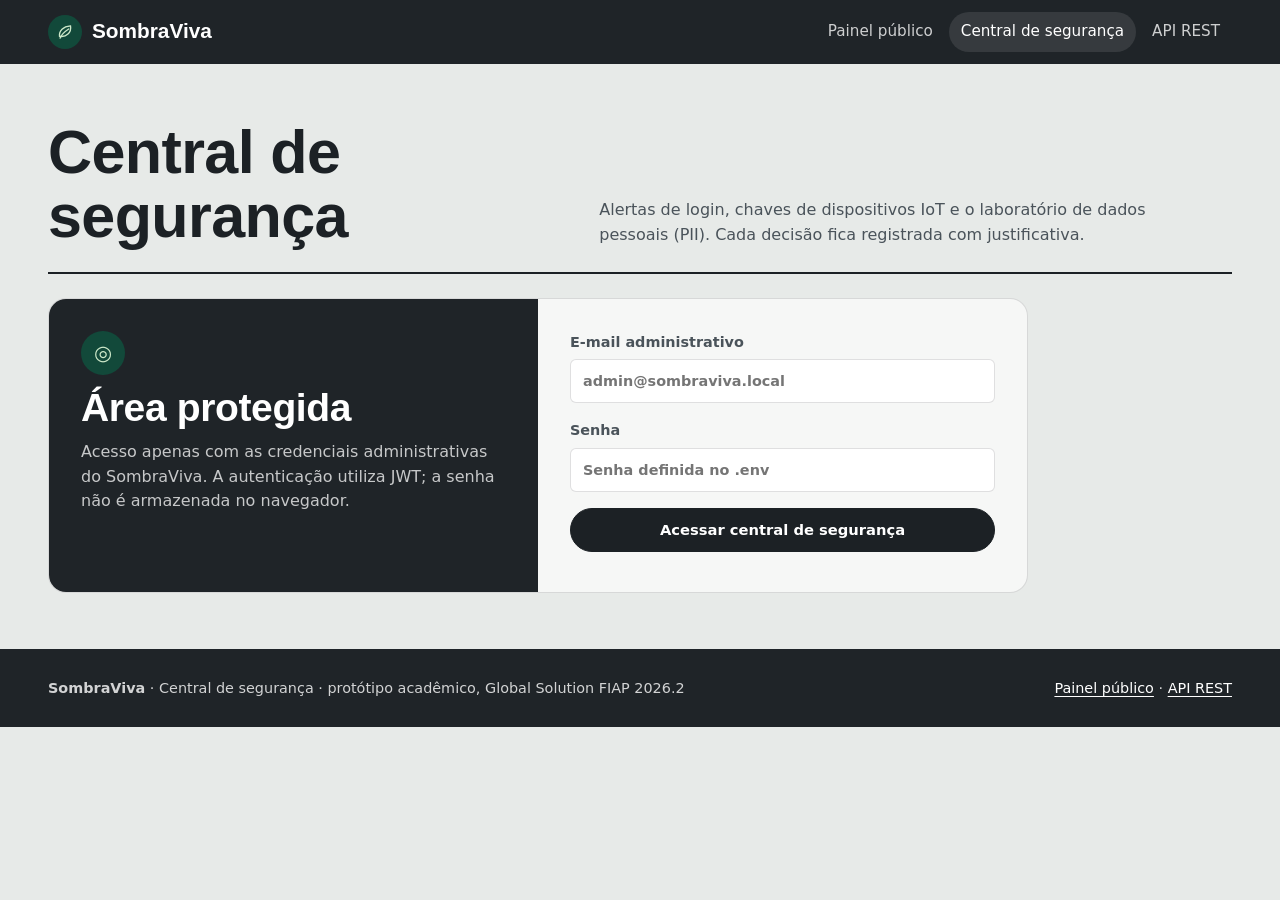
==== commit 5168c23b: "Redesenha painel público e central de segurança com Apache ECharts - Painel enxuto: comparação sombr" ====
--- a/static/admin.html
+++ b/static/admin.html
@@ -3,25 +3,29 @@
 <head>
   <meta charset="UTF-8" />
   <meta name="viewport" content="width=device-width, initial-scale=1" />
-  <meta name="theme-color" content="#FFFFFF" />
+  <meta name="theme-color" content="#1F2428" />
   <meta name="color-scheme" content="light" />
   <meta name="robots" content="noindex, nofollow" />
   <meta name="description" content="SOC do SombraViva: alertas, superfícies potencialmente afetadas, análise assistida e logs auditáveis." />
   <title>SombraViva | Central de segurança</title>
-  <link rel="stylesheet" href="/static/admin-bundle.css?v=20261117.2" />
+  <link rel="stylesheet" href="/static/admin-bundle.css?v=20261118.3" />
 </head>
 <body class="admin-body">
   <a class="skip-link" href="#conteudo">Pular para o conteúdo</a>
-  <header class="sidebar" aria-label="Navegação principal">
-    <a class="brand" href="/" aria-label="Ir ao observatório público"><span class="brandmark" aria-hidden="true"><svg viewBox="0 0 36 36" fill="none"><path d="M27 8C15 9 8 16 9 25c11 2 20-6 18-17Z" stroke="currentColor" stroke-width="2"/><path d="M10 28c2-7 8-11 14-15" stroke="currentColor" stroke-width="2" stroke-linecap="round"/></svg></span><span class="brand-name">sombra<span>viva</span><small>SEGURANÇA OPERACIONAL</small></span></a>
+  <header class="sv-header">
+    <a class="sv-brand" href="/" aria-label="SombraViva, voltar ao painel público">
+      <span class="sv-brand-mark" aria-hidden="true"><svg viewBox="0 0 36 36" fill="none"><path d="M27 8C15 9 8 16 9 25c11 2 20-6 18-17Z" stroke="currentColor" stroke-width="2.2"/><path d="M10 28c2-7 8-11 14-15" stroke="currentColor" stroke-width="2.2" stroke-linecap="round"/></svg></span>
+      <span>SombraViva</span>
+    </a>
     <button class="menu-toggle" type="button" id="menu-toggle" aria-controls="site-navigation" aria-expanded="false" aria-label="Abrir menu de navegação"><span></span><span></span><span></span></button>
-    <nav id="site-navigation" aria-label="Navegação de administração"><a href="/" class="navlink"><span class="nav-ico" aria-hidden="true">01</span>Observatório</a><a class="navlink selected" aria-current="page" href="/admin"><span class="nav-ico" aria-hidden="true">02</span>Central de segurança</a></nav>
-    <a class="header-api" href="/docs" target="_blank" rel="noopener">API REST ↗</a>
+    <nav id="site-navigation" class="sv-nav" aria-label="Navegação de administração"><a href="/">Painel público</a><a class="selected" aria-current="page" href="/admin">Central de segurança</a><a href="/docs" target="_blank" rel="noopener">API REST</a></nav>
   </header>
   <div class="layout">
-    <div class="topbar"><span class="topbar-breadcrumb">SOMBRA VIVA <span class="breadcrumb-chevron">/</span> SEGURANÇA E GOVERNANÇA</span><span class="tag">ACESSO RESTRITO</span></div>
     <main id="conteudo" class="admin-main">
-      <section class="admin-hero"><div class="sv-hero-mark">EDIÇÃO 01 / OSASCO · SISTEMAS E INFRAESTRUTURA</div><a href="/" class="back-link">← Voltar ao atlas climático</a><div class="sv-hero-title"><h1>Central de<br><em>investigação.</em></h1><p>Acompanhe alertas, identifique a evidência disponível e registre decisões verificáveis sobre API, autenticação e dispositivos IoT.</p></div><div class="sv-hero-foot"><span>ARQUIVO DE OCORRÊNCIAS / 2026</span><span>RELATOS · CONTROLES · DECISÕES</span></div></section>
+      <section class="sv-admin-hero">
+        <h1>Central de segurança</h1>
+        <p>Alertas de login, chaves de dispositivos IoT e o laboratório de dados pessoais (PII). Cada decisão fica registrada com justificativa.</p>
+      </section>
       <section class="panel cyber-panel" aria-label="Central operacional de Cybersecurity">
         <div id="login-section" class="login-section">
           <div class="login-intro"><span class="lock-icon" aria-hidden="true">◎</span><h2>Área protegida</h2><p>Acesso apenas com as credenciais administrativas do SombraViva. A autenticação utiliza JWT; a senha não é armazenada no navegador.</p></div>
@@ -47,6 +51,11 @@
           <section id="pane-overview" class="ops-pane hidden" role="tabpanel" tabindex="0" aria-labelledby="overview-title">
             <div class="ops-section-heading"><div><h3 id="overview-title">Sinais que exigem ação</h3><p>Os indicadores operacionais não somam ocorrências fictícias; a janela de tentativas é de 24 horas.</p></div><span class="ops-subtle-tag">ATUALIZAÇÃO MANUAL</span></div>
             <div class="ops-metrics" aria-label="Indicadores operacionais"><article><small>Alertas em revisão · 24h</small><strong id="open-alerts">…</strong><span>Tentativas recusadas ou bloqueadas, ainda não resolvidas</span></article><article><small>Logins recusados · 24 h</small><strong id="failed-logins">…</strong><span>Tentativas observadas</span></article><article><small>Chaves IoT rejeitadas · 24 h</small><strong id="rejected-devices">…</strong><span>Autenticações bloqueadas</span></article><article><small>Estações reais sem sinal</small><strong id="stale-stations">…</strong><span>Sem leitura há mais de 15 minutos</span></article></div>
+            <div class="sv-admin-charts">
+              <figure class="sv-panel"><figcaption>Risco Cidadão (indicador didático)</figcaption><div id="chart-risk" class="sv-chart sv-chart-gauge" role="img" aria-label="Medidor do indicador didático Risco Cidadão de 0 a 100"></div></figure>
+              <figure class="sv-panel"><figcaption>Eventos por categoria e resultado</figcaption><div id="chart-events" class="sv-chart" role="img" aria-label="Barras empilhadas com os eventos de segurança por categoria e resultado"></div></figure>
+              <figure class="sv-panel"><figcaption>Achados de PII por gravidade</figcaption><div id="chart-findings" class="sv-chart" role="img" aria-label="Gráfico de rosca com os achados de dados pessoais por gravidade"></div></figure>
+            </div>
             <div class="ops-split"><section class="ops-module"><div class="ops-module-head"><h4>Fila de atenção</h4><button type="button" class="ops-text-button" data-go="alerts">Abrir alertas →</button></div><div id="attention-list" class="ops-feed"><p>Carregando ocorrências...</p></div></section><section class="ops-module ops-guidance"><h4>Visibilidade e limites</h4><p>O sistema monitora eventos gerados pela API (login, chaves IoT e laboratório PII). Não coleta processos do servidor, arquivos, rede interna ou telemetria de endpoint. Portanto, não identifica máquinas efetivamente comprometidas.</p><p>Uma recusa de login ou chave mostra que o controle respondeu; investigue padrões recorrentes antes de classificar um incidente.</p><p id="demo-provenance" class="ops-provenance">Consultando registros de demonstração...</p><button type="button" id="demo-tour" class="outline-btn">Explorar casos fictícios e análise</button><p class="ops-muted">A investigação usa dados simulados; a OpenAI só é chamada ao clicar em analisar e com chave configurada. Sem chave, a interpretação é por regras locais.</p><a href="/#mapa-calor" class="ops-text-link">Ir ao monitoramento climático →</a><p class="ops-muted">O mapa térmico permanece no atlas público e não serve para inferir risco digital.</p></section></div>
           </section>
           <section id="pane-alerts" class="ops-pane" role="tabpanel" tabindex="0" aria-labelledby="alerts-title">
@@ -70,10 +79,13 @@
           <section id="pane-lab" class="ops-pane hidden" role="tabpanel" tabindex="0" aria-labelledby="lab-title"><div class="ops-section-heading"><div><h3 id="lab-title">Laboratório de privacidade</h3><p>Demonstre PII, taint analysis e orientação de remediação com amostras fictícias.</p></div><span class="ops-subtle-tag">ÁREA DE TESTES</span></div><aside class="ops-risk-note" aria-label="Indicador acadêmico de Risco Cidadão"><div><span>RISCO CIDADÃO · INDICADOR DIDÁTICO</span><strong id="didactic-risk">—</strong></div><p id="risk-explanation">Índice heurístico da atividade de Cybersecurity. A pontuação pode incluir exemplos fictícios e não corresponde à probabilidade de ataque nem a risco climático.</p></aside><div class="ops-lab-grid"><section class="ops-module"><h4>Testar fluxo de informação</h4><p class="ops-muted">Use somente conteúdo sintético. O servidor registra os tipos detectados e uma prévia protegida, não o texto bruto.</p><label for="audit-text">Texto de teste<textarea id="audit-text" rows="4">CPF: 000.000.000-00; email: exemplo@example.invalid</textarea></label><label for="audit-sink">Destino analisado<select id="audit-sink"><option value="log_bruto">Log bruto (inseguro)</option><option value="resposta_publica">Resposta pública (inseguro)</option><option value="servico_externo">Serviço externo (inseguro)</option><option value="log_redigido">Log redigido (controle)</option><option value="banco_parametrizado">Banco parametrizado (controle)</option></select></label><div class="ops-button-row"><button id="audit-button" class="primary-btn" type="button">Executar auditoria</button><button id="remediation-button" class="outline-btn" type="button">Explicar achados</button></div><p id="audit-result" class="form-status" role="status" aria-live="polite"></p><p id="remediation-result" class="form-status" role="status" aria-live="polite"></p></section><section class="ops-module"><div class="ops-module-head"><h4>Achados registrados</h4><label class="ops-demo-toggle"><input id="findings-demo" type="checkbox" /> Exibir exemplos</label></div><div id="finding-list" class="ops-feed"><p>Carregando achados...</p></div><p class="ops-muted">A orientação por IA é opcional; sem chave configurada, a aplicação usa regras locais e informa esse modo.</p></section></div></section>
         </div>
       </section>
-      <footer><div class="footer-brand">sombra<span>viva.</span><small>Segurança e governança</small></div><div class="footer-description">Protótipo acadêmico · Global Solution FIAP 2026.2<br>PII, taint analysis e proteção de dispositivos IoT</div><div class="footer-links"><a href="/">Observatório público ↗</a><a href="/docs" target="_blank" rel="noopener">API REST ↗</a></div></footer>
+      
     </main>
   </div>
-  <script src="/static/navigation.js?v=20261116.2" defer></script>
-  <script src="/static/admin.js?v=20261117.7" defer></script>
+  <footer class="sv-footer"><p><strong>SombraViva</strong> · Central de segurança · protótipo acadêmico, Global Solution FIAP 2026.2</p><p><a href="/">Painel público</a> · <a href="/docs" target="_blank" rel="noopener">API REST</a></p></footer>
+  <script src="/static/vendor/echarts.min.js?v=5.6.0" defer></script>
+  <script src="/static/navigation.js?v=20261118.3" defer></script>
+  <script src="/static/admin-charts.js?v=20261118.3" defer></script>
+  <script src="/static/admin.js?v=20261118.3" defer></script>
 </body>
 </html>
--- a/static/admin-bundle.css
+++ b/static/admin-bundle.css
@@ -1,2060 +1,271 @@
 /* SombraViva: generated CSS. Edit source files and run scripts/build_css.py. */
-/* === styles.css === */
-/* SombraViva / Sistema visual 2026 — observatório de clima urbano */
-:root{
-  color-scheme:dark;--bg:#071713;--sidebar:#091d19;--surface:#0d241f;--surface-up:#112e27;
-  --surface-soft:#16372e;--stroke:#27483e;--stroke-soft:#203a32;--text:#f3f6eb;
-  --muted:#a9beb5;--quiet:#79988b;--mint:#a6f0c6;--mint-strong:#5fd59a;
-  --coral:#ff9a72;--lime:#d7ef85;--focus:#d7ef85;--radius:19px;
-  font-family:Inter,"Segoe UI",Arial,system-ui,sans-serif;
-}
-*,*::before,*::after{box-sizing:border-box}
-html{scroll-behavior:smooth;scroll-padding-top:28px}
-body{margin:0;min-height:100vh;background:var(--bg);color:var(--text);line-height:1.55;-webkit-font-smoothing:antialiased}
-body::before{content:"";position:fixed;inset:0;pointer-events:none;z-index:-1;background:radial-gradient(ellipse 70% 60% at 65% 0%,#143a2b30,transparent 80%)}
-::selection{background:var(--mint);color:#05231a}
-a{color:inherit;text-decoration:none}button,input,textarea,select{font:inherit}button{cursor:pointer}button:disabled{opacity:.5;cursor:not-allowed}
-:is(a,button,input,textarea,select):focus-visible{outline:3px solid var(--focus);outline-offset:3px}
-.skip-link{position:fixed;top:-90px;left:25px;background:var(--lime);color:#0b241b;padding:12px 18px;z-index:100;border-radius:10px;font-weight:800}
-.skip-link:focus{top:12px}.hidden{display:none!important}.muted,.subtle{color:var(--muted)}
-.sidebar{position:fixed;inset:0 auto 0 0;width:244px;background:var(--sidebar);border-right:1px solid var(--stroke-soft);padding:28px 18px 21px;z-index:20;display:flex;flex-direction:column;gap:0;overflow-y:auto}
-.brand{display:flex;align-items:center;gap:10px;padding:4px 8px;letter-spacing:-.9px}
-.brandmark{width:41px;height:41px;border-radius:13px;background:#193c2d;color:var(--mint);border:1px solid #3a6a52;display:grid;place-items:center;flex:none}.brandmark svg{width:29px;height:29px}
-.brand-name{font-weight:850;font-size:24px;line-height:1.05}.brand-name>span{color:var(--mint)}.brand-name small{display:block;font-size:8px;letter-spacing:2.1px;color:var(--quiet);margin-top:9px;font-weight:800}
-.side-section-label{margin:62px 12px 13px;font-size:10px;font-weight:800;color:var(--quiet);letter-spacing:2px}
-.sidebar nav{display:grid;gap:5px}.navlink{display:flex;align-items:center;gap:13px;border-radius:11px;padding:12px 11px;color:#b4c8bd;font-size:12px;font-weight:650;border:1px solid transparent;transition:background .2s,color .2s}
-.navlink:hover,.navlink.selected{background:#193b2e;color:var(--mint);border-color:#2d5745}.nav-ico{display:grid;place-items:center;font-family:Consolas,monospace;font-size:19px;width:26px;flex:none;font-weight:400}
-.side-spacer{min-height:65px;flex:1}.sidebar-insight{border:1px solid #2c5142;background:linear-gradient(140deg,#183e2b,#102820);padding:17px;border-radius:14px;margin-bottom:19px}
-.sidebar-insight-icon{color:var(--lime);font-size:22px}.sidebar-insight p{margin:8px 0 8px;font-weight:500;font-size:13px;line-height:1.5}.sidebar-insight strong{color:var(--mint)}.sidebar-insight>span:last-child{font-size:10px;color:var(--muted);line-height:1.6;display:block}
-.side-bottom{font-size:10px;color:#a9cbb8;line-height:1.6;padding:5px 10px}.side-bottom small{display:block;color:var(--quiet);margin-left:15px}.live-dot,.online-mark>span{display:inline-block;width:7px;height:7px;border-radius:100%;background:#a6f0c6;box-shadow:0 0 0 4px #a6f0c612}
-.layout{margin-left:244px;min-width:0}.topbar{height:74px;padding:0 clamp(24px,3.2vw,62px);border-bottom:1px solid var(--stroke-soft);display:flex;justify-content:space-between;gap:20px;align-items:center;font-size:12px;background:#081b17b8}
-.topbar-breadcrumb,.topbar-actions{display:flex;align-items:center;gap:12px}.topbar-breadcrumb strong{font-weight:800}.breadcrumb-muted,.breadcrumb-chevron{color:var(--quiet)}.online-mark{display:flex;gap:9px;align-items:center;color:#bed8c5;white-space:nowrap}.tag{border:1px solid #345748;color:#b5dfb8;border-radius:50px;font-size:9px;font-weight:750;letter-spacing:.65px;padding:7px 10px;white-space:nowrap}
-main{max-width:1620px;margin:auto;padding:29px clamp(24px,3.2vw,62px) 0}
-.hero{display:grid;grid-template-columns:1.12fr .88fr;min-height:454px;border:1px solid #315843;border-radius:22px;overflow:hidden;background:linear-gradient(120deg,#123426,#122d24 58%,#0b2a22);margin-bottom:32px;position:relative;isolation:isolate}
-.hero:after{content:"";position:absolute;inset:0;pointer-events:none;background:linear-gradient(90deg,transparent 50%,#a6f0c605)}.hero-copy{padding:clamp(30px,4.5vw,64px) 35px clamp(32px,3.5vw,52px) clamp(30px,4vw,54px);z-index:2;position:relative}
-.hero-overline{font-size:10px;font-weight:800;letter-spacing:2.1px;color:var(--mint);display:flex;align-items:center;gap:9px;margin-bottom:24px}.overline-separator{height:1px;width:24px;background:var(--mint)}.eyebrow-number{color:#5f9e82;margin-left:5px}
-h1,h2,h3,p{overflow-wrap:break-word}.hero h1{font-size:clamp(41px,4.25vw,72px);font-weight:850;line-height:1.035;letter-spacing:-3px;margin:0 0 25px}.hero h1>span{color:var(--mint)}.hero h1 em{font-family:Georgia,"Times New Roman",serif;font-weight:400;color:var(--lime)}
-.hero-copy>p{font-size:14px;color:#b8d1c4;max-width:460px;margin:0;line-height:1.75}.hero-actions{display:flex;align-items:center;gap:24px;flex-wrap:wrap;margin-top:29px}.primary-btn{display:inline-flex;align-items:center;justify-content:center;gap:13px;background:var(--mint);color:#0b2b20;border:1px solid var(--mint);font-size:12px;font-weight:850;border-radius:10px;padding:12px 18px;min-height:44px;transition:background .2s,transform .2s;white-space:nowrap}
-.primary-btn:hover{background:#cef9da;transform:translateY(-1px)}.primary-btn>span{font-size:17px}.ghost-btn{color:#d4ecdc;font-size:12px;font-weight:750;border-bottom:1px solid #79b697;padding-bottom:6px}.ghost-btn:hover{color:var(--mint)}
-.hero-footnote{font-size:10px;color:#8fb3a2;margin-top:30px;display:flex;align-items:center;gap:9px;flex-wrap:wrap}.hero-footnote .separator{color:#577964}
-.hero-graphic{position:relative;min-height:454px;overflow:hidden;background:radial-gradient(circle at 52% 55%,#326f4657 0%,#153d2c66 33%,transparent 67%),radial-gradient(circle at 5% 5%,#b3e78c1a,transparent 50%)}
-.hero-graphic::after{content:"";position:absolute;inset:0;background:linear-gradient(90deg,#123025 0%,transparent 30%);pointer-events:none}.topography{position:absolute;inset:-30px -20px;width:calc(100% + 50px);height:calc(100% + 60px);opacity:.95;filter:drop-shadow(0 0 40px #a6f0c614)}
-.hero-graphic-title{position:absolute;top:32px;right:28px;font-size:10px;letter-spacing:1.8px;text-align:right;color:#9ebfb0;z-index:1}.hero-graphic-title strong{display:block;color:#e8f9d1;font-size:13px;letter-spacing:2px}.hero-graphic-title>span{display:block;font-size:9px;margin-top:4px;color:#7eab93}
-.topo-point{position:absolute;top:53%;left:54%;transform:translate(-1%,-40%);z-index:2;display:flex;align-items:center;gap:12px;color:#edffde;font-weight:800;font-size:15px}.topo-point-dot{width:8px;height:8px;border-radius:50%;background:var(--lime);box-shadow:0 0 0 8px #d7ef8517,0 0 30px #d7ef85}.topo-point small{display:block;font-weight:500;font-size:10px;color:#a6cbb4}
-.hero-coordinate{position:absolute;bottom:32px;right:26px;font-size:10px;color:#a5cab4;letter-spacing:1.3px;z-index:2}.graphic-label{position:absolute;bottom:31px;left:20px;font-size:8px;letter-spacing:.8px;color:#87a995;z-index:2}.graphic-label-dot{width:6px;height:6px;display:inline-block;border-radius:100%;background:var(--coral);margin-right:5px}.graphic-label>span:last-child{color:#55796b}
-.section-ribbon{display:flex;align-items:baseline;gap:15px;margin:23px 0 15px}.section-ribbon>span:first-child{font-size:10px;color:var(--mint);font-weight:800;letter-spacing:1.6px}.section-ribbon strong{font-size:18px;letter-spacing:-.6px}.section-ribbon>span:last-child{margin-left:auto;font-size:11px;color:var(--quiet)}
-.metric-grid{display:grid;grid-template-columns:repeat(4,minmax(0,1fr));gap:13px;margin-bottom:19px}.metric,.panel{background:var(--surface);border:1px solid var(--stroke-soft);border-radius:var(--radius)}.metric{padding:22px 22px 15px;position:relative;overflow:hidden}.metric:before{content:"";position:absolute;width:95px;height:95px;right:-48px;top:-43px;border-radius:50%;background:#a6f0c609;border:1px solid #a6f0c60e}.metric-top{display:flex;justify-content:space-between;align-items:center;gap:8px}.metric-top>span{color:#9fbfaf;font-size:10px;font-weight:850;letter-spacing:1.1px}.metric-icon{width:28px;height:28px;border:1px solid #38634d;border-radius:9px;display:grid;place-items:center;color:var(--lime);font-size:15px}.metric-icon.hot{color:var(--coral);border-color:#73533a}.metric-icon.muted-ico{color:#bddfbd}.metric strong{font-size:clamp(30px,2.6vw,43px);letter-spacing:-1.7px;display:block;line-height:1.2;margin:11px 0 5px;font-weight:820}.metric small{font-size:11px;color:var(--muted);display:block;min-height:33px}.metric-bottom{display:block;border-top:1px solid #28463b;color:#749687;padding-top:12px;margin-top:12px;font-weight:800;letter-spacing:1.1px;font-size:9px}
-.two-col{display:grid;grid-template-columns:minmax(0,1.52fr) minmax(290px,.98fr);gap:17px;margin-bottom:17px}.panel{padding:25px;min-width:0}.panel-heading{display:flex;align-items:start;justify-content:space-between;gap:16px;margin-bottom:22px}.eyebrow{margin:0 0 7px;color:var(--mint-strong);font-weight:850;font-size:10px;letter-spacing:1.6px}.panel-heading h2{margin:0;font-size:21px;line-height:1.25;font-weight:800;letter-spacing:-.55px}.panel-subtitle{font-size:12px;line-height:1.6;color:var(--muted);margin:8px 0 0}.chip{border:1px solid #38614e;background:#18392d;color:#caebca;padding:7px 10px;border-radius:50px;font-size:9px;white-space:nowrap;letter-spacing:.5px;font-weight:750;display:inline-flex;align-items:center;gap:7px}.chip-dot{width:6px;height:6px;background:#90ec9f;border-radius:50%;display:inline-block}.legend{display:flex;gap:20px;flex-wrap:wrap;color:#c0d4c8;font-size:11px;margin-bottom:10px}.dot{width:8px;height:8px;border-radius:100%;display:inline-block;margin-right:7px}.dot.coral{background:var(--coral)}.dot.mint{background:var(--mint)}
-.canvas-wrap{height:260px;position:relative;width:100%}.canvas-wrap canvas,.history-chart-wrap canvas{height:100%;width:100%;display:block}.caption{font-size:11px;color:var(--quiet);line-height:1.65;margin:16px 0 0}.weather-panel{background:radial-gradient(circle at 95% 18%,#2e5b392f,transparent 55%),var(--surface)}.weather-hero{display:flex;gap:26px;align-items:center;margin-top:27px}.weather-icon{color:var(--lime);font-size:52px;font-weight:200;line-height:1}.weather-temp{font-size:clamp(58px,5vw,84px);font-weight:850;letter-spacing:-4px;color:var(--mint);line-height:1.05}.weather-status{color:#aecbbc;font-size:11px;line-height:1.6;min-height:33px}.weather-row{display:flex;gap:10px;margin:23px 0 18px;padding-top:18px;border-top:1px solid #2b4b3f}.weather-row>div{flex:1}.weather-row span{color:#8fb7a2;letter-spacing:1px;font-size:9px;font-weight:850;display:block}.weather-row strong{font-size:22px;display:block;margin-top:6px}.notice{background:#193c2d;border:1px solid #315543;border-radius:10px;color:#b5d6bf;padding:12px;font-size:11px;display:flex;gap:9px;align-items:start}.notice span{font-size:16px;color:var(--lime)}.source-link{display:inline-block;margin-top:14px;color:var(--mint);font-size:11px;font-weight:650;text-decoration:underline;text-underline-offset:4px}
-.outline-btn{border:1px solid #436851;color:#c6ead2;background:#142e25;padding:10px 13px;font-weight:750;font-size:11px;border-radius:9px;min-height:40px}.outline-btn:hover{background:#204637}.station-grid{display:grid;grid-template-columns:repeat(2,minmax(0,1fr));gap:11px}.station-card{display:flex;align-items:center;justify-content:space-between;gap:15px;background:#132f26;border:1px solid #31513f;padding:18px;border-radius:12px}.station-card h3{font-size:14px;margin:0 0 5px}.station-card p{font-size:11px;color:var(--muted);margin:0}.station-card strong{font-size:27px;color:var(--mint);white-space:nowrap}.sensor-pill{display:inline-block;font-size:9px;font-weight:750;color:var(--coral);letter-spacing:.5px;margin-top:9px}.stations-panel{margin-bottom:32px}
-.history-ribbon{margin-top:24px}.history-panel{margin-bottom:30px;padding:30px}.history-heading{margin-bottom:28px}.history-heading h2{font-size:clamp(26px,2.4vw,35px);letter-spacing:-1.15px}.real-data{border-color:#427351;background:#1b3b2c;color:#bce7b9}
-.history-controls{display:grid;grid-template-columns:repeat(2,minmax(0,1fr));gap:12px}.history-location{background:var(--surface-up);border:1px solid #315643;border-radius:13px;padding:18px;min-width:0}.location-title{display:flex;align-items:center;gap:9px;margin-bottom:12px}.location-index{display:grid;place-items:center;width:25px;height:25px;border-radius:50%;background:#a6f0c622;color:var(--mint);font-size:11px;font-weight:850}.compare-index{background:#ff9a7219;color:var(--coral)}.location-title label{margin:0;font-size:12px}.label-optional{color:var(--quiet);font-weight:500}.history-search{display:flex;align-items:center;gap:8px}.history-search input{min-width:0;flex:1;margin:0}.history-location select{margin:12px 0 0}.selected-city{font-size:11px;color:var(--mint)!important;margin:12px 0 0!important}.history-inline{display:flex;gap:10px;justify-content:space-between;align-items:baseline}.small-text-button{background:none;border:0;color:var(--mint);text-decoration:underline;font-size:11px}
-label{display:block;color:#d1e7d7;font-size:12px;font-weight:750;margin-bottom:12px}input,textarea,select{display:block;margin-top:7px;padding:12px 13px;min-height:43px;width:100%;max-width:100%;background:#0a211b;color:var(--text);border-radius:9px;border:1px solid #355848;font-size:12px;font-weight:500}input::placeholder,textarea::placeholder{color:#719685}select{cursor:pointer}textarea{resize:vertical}
-.date-control-panel{background:#0a1d19;border:1px solid #2a493a;border-radius:13px;padding:15px 18px;margin-top:12px}.history-dates{display:flex;gap:12px;align-items:end}.history-dates label{flex:1;min-width:0;margin:0}.history-dates input{color-scheme:dark}.history-dates button{white-space:nowrap;min-height:44px}.history-presets{margin:14px 0 0;display:flex;align-items:center;flex-wrap:wrap;gap:7px}.history-presets>span{color:#779988;letter-spacing:1px;font-size:9px;font-weight:850;margin-right:5px}.history-presets button{min-height:33px;padding:7px 12px}.history-status{margin:19px 0 10px;font-size:12px;min-height:22px;color:#a7c3b5;line-height:1.6}
-.history-kpis{display:grid;grid-template-columns:repeat(2,minmax(0,1fr));gap:12px;margin:20px 0 25px}.history-kpi{background:#143429;border:1px solid #365f48;border-radius:11px;padding:17px 20px}.history-kpi small{font-size:11px;color:#a4c9b2;font-weight:750}.history-kpi strong{font-size:28px;letter-spacing:-1px;display:block;color:var(--text);margin:6px 0}.history-kpi p{color:var(--muted);font-size:11px;margin:0}.history-visual-header{display:flex;align-items:baseline;justify-content:space-between;margin:9px 0 12px}.history-visual-header h3{font-size:16px;margin:0}.history-visual-header p{font-size:11px;color:var(--muted);margin:3px 0 0}.chart-header-note{font-size:9px;letter-spacing:1px;color:var(--quiet);font-weight:800}.history-chart-wrap{height:300px;position:relative;border:1px solid #2e5141;background:linear-gradient(180deg,#132e26,#0d251e);border-radius:11px;padding:14px}.history-legend{display:flex;gap:20px;flex-wrap:wrap;color:#c6ddce;font-size:11px;margin:13px 0 26px}.history-legend span{display:flex;gap:8px;align-items:center}.history-legend i{width:14px;height:4px;border-radius:5px;display:inline-block}.history-table-toolbar{display:flex;align-items:center;justify-content:space-between;gap:10px;margin:15px 0 13px}.history-table-toolbar h3{font-size:16px;margin:0}.history-table-toolbar p{color:var(--muted);font-size:11px;margin:3px 0}.history-table-scroll{border:1px solid #30523f;border-radius:11px;overflow:auto;max-height:340px}.history-table{width:100%;border-collapse:collapse;text-align:left;white-space:nowrap;font-size:12px}.history-table th{background:#1a402f;color:#e4f3e5;padding:12px 14px;position:sticky;top:0;z-index:1}.history-table td{color:#b5d2be;padding:11px 14px;border-top:1px solid #284d39}.history-table tbody tr:hover{background:#173a2c}.history-source{padding-top:18px;border-top:1px solid #274536}.history-source a{text-decoration:underline;text-underline-offset:3px;color:#b6ebc0}
-.impact-section{background:linear-gradient(125deg,#1d4831,#122e25 56%,#0d261f);border:1px solid #366246;border-radius:20px;padding:clamp(23px,4vw,53px);display:grid;grid-template-columns:.95fr 1.05fr;gap:45px;margin-bottom:33px}.impact-intro h2{font-size:clamp(34px,3.5vw,56px);line-height:1.1;letter-spacing:-2px;margin:12px 0 22px}.impact-intro h2 em{font-family:Georgia,serif;color:var(--lime);font-weight:400}.impact-intro>p:not(.eyebrow){color:#bed9c8;line-height:1.8;max-width:440px;font-size:13px}.impact-quote{font-family:Georgia,serif;color:#c5e6c5;font-size:15px;font-style:italic;border-left:2px solid var(--lime);padding-left:15px;margin-top:25px}.impact-steps{display:grid;gap:10px}.impact-steps article{padding:17px 12px 18px 0;border-bottom:1px solid #3b654e;display:flex;align-items:start;gap:18px}.impact-steps article:first-child{padding-top:2px}.impact-steps article:last-child{border-bottom:0}.step{font-size:12px;font-weight:800;color:var(--lime)}.impact-steps h3{font-size:15px;margin:0 0 5px}.impact-steps p{color:#afcabc;font-size:12px;margin:0;line-height:1.6}.step-arrow{color:#90bda3;margin-left:auto;font-size:16px}
-.cyber-ribbon{margin-top:40px}.cyber-panel{margin-bottom:30px;padding:30px}.protected{background:#322d20;border-color:#655539;color:#f3d6a5}.shield-icon{color:var(--lime)}.login-section{display:grid;grid-template-columns:.8fr 1.2fr;border:1px solid #2c5341;background:#0b2019;border-radius:14px;overflow:hidden}.login-intro{padding:30px;background:linear-gradient(150deg,#193d2b,#0f2922);border-right:1px solid #2c5341}.lock-icon{font-size:29px;color:var(--mint)}.login-intro h3{font-size:20px;line-height:1.3;margin:10px 0}.login-intro p{font-size:12px;line-height:1.7;color:#a3c6b0}.login-body{padding:26px}.login-body form{display:grid;grid-template-columns:1fr 1fr;gap:10px 13px;align-items:end}.login-body label{margin:0}.login-body button{grid-column:1/-1;justify-self:start}.form-status{font-size:12px;color:var(--mint);white-space:pre-wrap;line-height:1.6}.admin-toolbar{display:flex;align-items:center;justify-content:space-between;gap:20px;color:var(--muted);font-size:12px;margin-bottom:17px}.cyber-metrics{display:grid;grid-template-columns:repeat(4,minmax(0,1fr));gap:11px}.cyber-metrics>div{background:var(--surface-up);border:1px solid var(--stroke);padding:16px;border-radius:12px}.cyber-metrics small{display:block;color:#a2c2ae;font-size:9px;letter-spacing:.6px;font-weight:850}.cyber-metrics strong{font-size:28px;display:block;margin-top:6px}.audit-grid{display:grid;grid-template-columns:1fr 1fr;gap:17px;margin-top:25px}.audit-box{background:#112d24;border:1px solid #2c503e;padding:18px;border-radius:12px;min-width:0}.audit-box h3{font-size:16px;margin:0 0 10px}.audit-box .muted{font-size:11px;line-height:1.65;margin:0 0 17px}.audit-box .outline-btn{margin-top:11px}.event-list{max-height:440px;overflow:auto;display:grid;gap:9px}.event{border:1px solid #315544;border-radius:9px;padding:13px;background:#0d231c;font-size:12px}.event-head{display:flex;gap:10px;justify-content:space-between;color:var(--mint)}.event-head span{color:var(--coral)}.event p{color:var(--muted);margin:5px 0}
-footer{border-top:1px solid var(--stroke-soft);display:flex;gap:25px;align-items:start;justify-content:space-between;padding:28px 0 40px;margin-top:22px}.footer-brand{font-size:25px;font-weight:850;letter-spacing:-1px}.footer-brand span{color:var(--mint)}.footer-brand small{font-size:10px;letter-spacing:0;font-weight:500;color:var(--quiet);display:block}.footer-description{font-size:11px;line-height:1.8;color:var(--quiet)}.footer-links{display:flex;gap:20px;color:#bce4c7;font-size:11px}
-@media(max-width:1330px){.sidebar{width:205px}.layout{margin-left:205px}.brand-name{font-size:21px}.sidebar-insight{padding:12px}.hero h1{font-size:clamp(40px,4.35vw,62px)}.hero{grid-template-columns:1.18fr .82fr}.metric{padding:18px 16px 12px}}
-@media(max-width:1130px){.topbar{padding:0 24px}main{padding:24px}.hero-copy{padding:35px 26px}.metric-grid{grid-template-columns:repeat(2,minmax(0,1fr))}.two-col{grid-template-columns:1fr}.weather-panel{display:grid;grid-template-columns:1.1fr 1fr;gap:0 25px}.weather-panel .panel-heading{grid-column:1/-1}.weather-panel .weather-row{margin-top:0}.weather-panel .notice{grid-column:2;align-self:start}.weather-panel .source-link{grid-column:1/-1}.hero-graphic-title{display:none}.impact-section{gap:24px}}
-@media(max-width:840px){.sidebar{position:relative;inset:auto;width:100%;padding:14px 18px;overflow:visible}.brand{padding:0 4px}.brandmark{width:36px;height:36px}.brand-name{font-size:21px}.side-section-label,.sidebar-insight,.side-bottom,.side-spacer{display:none}.sidebar nav{display:flex;overflow:auto hidden;margin-top:13px;gap:4px;padding-bottom:2px}.sidebar nav .navlink{white-space:nowrap;padding:9px 11px;flex:0 0 auto}.nav-ico{font-size:16px;width:18px}.layout{margin-left:0}.topbar{height:52px}.topbar .tag{display:none}.hero-graphic{min-height:340px}.hero{min-height:auto}.hero h1{font-size:clamp(41px,7vw,63px)}.history-controls{grid-template-columns:1fr}.impact-section{grid-template-columns:1fr}.impact-intro h2{font-size:44px}.cyber-metrics{grid-template-columns:repeat(2,1fr)}}
-@media(max-width:660px){main{padding:14px}.topbar{padding:0 16px}.topbar .breadcrumb-muted,.topbar .breadcrumb-chevron,.online-mark{display:none}.hero{grid-template-columns:1fr;margin-bottom:25px}.hero-copy{padding:32px 22px 30px}.hero-overline{font-size:8px}.hero h1{font-size:clamp(36px,10.3vw,52px);letter-spacing:-2px}.hero-graphic{min-height:250px}.hero-graphic-title{display:block}.topo-point{top:49%;left:50%}.hero-actions{gap:15px}.section-ribbon{flex-wrap:wrap;gap:6px 13px}.section-ribbon strong{font-size:16px}.section-ribbon>span:last-child{width:100%;margin-left:0}.metric-grid{gap:8px}.metric{padding:15px 12px 12px;border-radius:13px}.metric-top>span{font-size:8px}.metric-icon{width:23px;height:23px;font-size:12px}.metric strong{font-size:28px;margin-top:11px}.metric small{font-size:10px;min-height:30px}.metric-bottom{font-size:8px;letter-spacing:.3px}.panel{padding:19px;border-radius:15px}.panel-heading{flex-wrap:wrap}.panel-heading h2{font-size:19px}.weather-panel{display:block}.weather-panel .weather-row{margin-top:22px}.station-grid{grid-template-columns:1fr}.history-panel{padding:18px}.history-heading h2{font-size:27px}.date-control-panel{padding:12px}.history-dates{display:grid;grid-template-columns:1fr}.history-dates button{width:100%}.history-visual-header{display:block}.history-chart-wrap{height:240px;padding:8px}.history-kpis{grid-template-columns:1fr}.history-search{flex-wrap:wrap}.history-search button{flex:0 0 auto}.history-location{padding:14px}.history-legend{gap:10px}.history-table-toolbar{flex-wrap:wrap}.impact-section{padding:22px}.impact-intro h2{font-size:40px}.login-section{grid-template-columns:1fr}.login-intro{border-right:0;border-bottom:1px solid #2c5341;padding:20px}.login-body{padding:18px}.login-body form{grid-template-columns:1fr}.login-body button{justify-self:stretch}.audit-grid{grid-template-columns:1fr}.cyber-panel{padding:18px}footer{display:grid;gap:13px}}
-@media(max-width:430px){.hero-graphic{min-height:215px}.metric small{min-height:50px}.history-search{display:grid;grid-template-columns:1fr}.history-search button{width:100%}.history-visual-header .chart-header-note{display:none}.cyber-metrics{gap:7px}.cyber-metrics>div{padding:12px}.cyber-metrics strong{font-size:23px}}
-@media(prefers-reduced-motion:reduce){html{scroll-behavior:auto}*,*::before,*::after{animation:none!important;transition:none!important}}
-
-@media(max-width:660px){.hero-coordinate{bottom:53px;right:13px;font-size:9px}.graphic-label{bottom:17px;left:13px;right:12px;font-size:7px}.hero-graphic-title{top:19px;right:17px}.topo-point{top:49%;left:52%}}
-
-/* Comparação em duas camadas: comparativo + série própria de cada cidade. */
-.city-detail-title{margin-top:34px;margin-bottom:16px;padding-top:21px;border-top:1px solid var(--stroke)}
-.city-detail-title p{max-width:650px;line-height:1.6}
-.history-city-charts{display:grid;grid-template-columns:repeat(2,minmax(0,1fr));gap:15px;margin-bottom:27px}
-.city-chart-card{border:1px solid #325946;background:linear-gradient(150deg,#16372d,#0c261f);border-radius:15px;padding:19px;min-width:0;box-shadow:inset 0 1px 0 #ffffff0b}
-.city-chart-top{display:flex;justify-content:space-between;align-items:flex-start;gap:8px;margin-bottom:12px}
-.city-chart-overline{font-size:9px;font-weight:850;letter-spacing:1.15px;color:#96bbaa;margin:0 0 4px}
-.city-chart-name{font-size:19px;letter-spacing:-.6px;line-height:1.3;margin:0;color:var(--text);overflow-wrap:anywhere}
-.city-chart-meta{font-size:11px;color:#a8c7b7;line-height:1.6;margin:7px 0 0}
-.city-chart-average{font-size:24px;font-weight:830;white-space:nowrap;line-height:1.1}
-.city-chart-average small{display:block;font-size:9px;color:var(--quiet);font-weight:600;text-align:right;margin-top:5px}
-.city-chart-canvas{height:226px;position:relative;min-width:0}
-.city-chart-canvas canvas{width:100%;height:100%;display:block}
-.city-chart-legend{display:flex;flex-wrap:wrap;gap:10px 15px;margin-top:12px;font-size:10px;color:#b8d1c1}
-.city-chart-legend span{display:flex;align-items:center;gap:6px}
-.city-chart-legend i{width:13px;height:3px;border-radius:3px;display:inline-block}
-.city-chart-note{font-size:10px;color:#9ab9aa;margin:12px 0 0;line-height:1.6}
-@media(max-width:1100px){.history-city-charts{grid-template-columns:1fr}}
-@media(max-width:660px){.city-chart-card{padding:14px}.city-chart-name{font-size:17px}.city-chart-canvas{height:210px}.city-chart-average{font-size:21px}.city-detail-title{margin-top:24px}}
-
-/* ─────────────────────────────────────────────────────────────────────────────
-   SOMBRAVIVA / ARQUIVO CLIMÁTICO VIVO
-   Direção visual autoral: observatório + publicação + cartografia urbana.
-   Este bloco substitui a linguagem SaaS anterior sem alterar IDs usados pela API.
-   ───────────────────────────────────────────────────────────────────────────── */
+/* === sv-base.css === */
+/* SombraViva 2026.3 — base visual compartilhada pelo painel público e pela central de segurança.
+   Ideia: leitura de câmera térmica sobre concreto. Verde-copa para sombra, asfalto para o sol
+   e uma escala térmica (índigo → magenta → laranja → amarelo) reservada aos dados. */
 :root {
-  color-scheme:dark;
-  --bg:#071A1C;--sidebar:#071A1C;--surface:#0D2927;--surface-up:#12342F;
-  --surface-soft:#163B38;--stroke:#28514D;--stroke-soft:#21403E;
-  --text:#F4F1E8;--muted:#BDD4CB;--quiet:#89A8A2;
-  --mint:#55E6B2;--mint-strong:#55E6B2;--coral:#FF6B52;
-  --lime:#D6FF4B;--focus:#D6FF4B;--cyan:#67D7E5;--radius:4px;
-  font-family:"Segoe UI Variable Text","Segoe UI",Arial,sans-serif;
-}
-html {scroll-padding-top:104px}
-body {font-size:15px;line-height:1.65;background:var(--bg)}
-body::before {background:repeating-linear-gradient(90deg,transparent 0,transparent 119px,rgba(103,215,229,.018) 120px),radial-gradient(ellipse 80% 65% at 75% 0%,#1a49441f,transparent 85%)}
-::selection{background:var(--lime);color:var(--bg)}
-.skip-link {border-radius:2px;background:var(--lime);color:#071A1C}
-/* Atlas masthead: não usar barra lateral de SaaS. */
-.sidebar {position:sticky;inset:0 0 auto;width:100%;height:91px;z-index:25;overflow:visible;flex-direction:row;align-items:center;justify-content:space-between;gap:22px;padding:0 clamp(24px,5vw,100px);border-right:0;border-bottom:1px solid #31504D;background:#071A1CF5;backdrop-filter:blur(18px)}
-.brand{gap:14px;padding:0;min-width:max-content;letter-spacing:-1px}
-.brandmark{border-radius:50%;width:47px;height:47px;background:transparent;border:1px solid #4D8270;color:var(--lime)}
-.brandmark svg{width:29px;height:29px}
-.brand-name{font-size:26px;font-weight:760;letter-spacing:-1.2px;line-height:.95;color:var(--text)}
-.brand-name>span{color:var(--mint)}
-.brand-name small{font-size:9px;letter-spacing:1.45px;margin-top:10px;color:var(--quiet);font-weight:760}
-.sidebar nav{display:flex;gap:clamp(9px,1.3vw,28px);align-items:center;margin-left:auto}
-.navlink{border:0!important;background:transparent!important;padding:12px 7px;color:#BDCDC7;font-size:13px;font-weight:590;white-space:nowrap;gap:7px;border-radius:0;position:relative}
-.navlink::after{position:absolute;bottom:0;left:7px;right:7px;content:"";height:2px;background:var(--lime);transform:scaleX(0);transform-origin:left;transition:transform .2s}
-.navlink:hover::after,.navlink:focus-visible::after,.navlink.selected::after{transform:scaleX(1)}
-.navlink:hover,.navlink.selected{color:var(--text)}
-.nav-ico{font-size:10px;color:var(--mint);font-family:ui-monospace,SFMono-Regular,Consolas,monospace;width:auto;min-width:16px;font-weight:650}
-.header-api{border:1px solid #587B71;padding:9px 15px;color:var(--lime);font-size:12px;font-weight:800;letter-spacing:.12em;min-width:max-content;transition:background .18s}
-.header-api:hover{background:#173E39}
-.header-api span{margin-left:8px}
-.layout{margin-left:0;width:100%;min-width:0}
-.topbar{height:44px;padding:0 clamp(24px,5vw,100px);background:#0D2927;color:#ABC6BD;border-bottom:1px solid #274944;letter-spacing:.12em;font-size:10px;font-weight:760}
-.topbar-breadcrumb{gap:12px}.breadcrumb-chevron{color:var(--coral)}
-.topbar-actions{gap:18px}.online-mark{color:var(--mint);letter-spacing:.13em}.online-mark>span,.live-dot{background:var(--lime);box-shadow:0 0 0 4px #D6FF4B1A}
-.tag{background:transparent;border:0;border-left:1px solid #3C5B55;border-radius:0;color:#A5BEB8;font-size:9px;padding:0 0 0 17px;letter-spacing:.1em}
-main{max-width:1800px;padding:0 clamp(24px,5vw,100px);margin:0 auto}
-/* Asymmetric editorial cover instead of a dashboard hero card */
-.hero{margin:0 0 50px;min-height:690px;grid-template-columns:minmax(0,1.18fr) minmax(380px,.82fr);border:0;border-radius:0;background:transparent;overflow:visible;border-bottom:1px solid #41615B}
-.hero::after{background:none}
-.hero-copy{padding:76px 24px 66px 0;align-self:stretch;display:flex;flex-direction:column;justify-content:center}
-.hero-overline{font-size:11px;letter-spacing:.22em;color:var(--mint);margin-bottom:39px;display:flex;gap:15px}
-.overline-separator{width:44px;background:var(--coral)}.eyebrow-number{color:#779A94;margin-left:auto;letter-spacing:.12em}
-.hero h1{font-family:"Iowan Old Style","Baskerville","Palatino Linotype",Georgia,serif;font-size:clamp(63px,6.8vw,120px);font-weight:500;letter-spacing:-.06em;line-height:.99;max-width:1000px;margin-bottom:34px;position:relative;z-index:3}
-.hero h1 em{font-weight:400;color:var(--lime);font-family:inherit}
-.hero h1 span{color:var(--text);font-size:.66em;display:inline-block;line-height:1.17;letter-spacing:-.04em;padding-top:8px}
-.hero-copy>p{max-width:550px;font-size:17px;color:#C5D6CF;line-height:1.75;margin-bottom:0}
-.hero-copy>p strong{color:var(--text)}
-.hero-actions{margin-top:36px;gap:30px}
-.primary-btn{font-size:14px;letter-spacing:.01em;border-radius:2px;padding:13px 21px;min-height:50px;background:var(--lime);color:var(--bg);border-color:var(--lime);font-weight:770}
-.primary-btn:hover{background:#F0FFA4;border-color:#F0FFA4;transform:translateY(-2px)}
-.ghost-btn{font-size:14px;color:var(--text);border-bottom-color:#7F9992;padding-bottom:7px}
-.ghost-btn:hover{color:var(--lime)}
-.hero-footnote{font-size:11px;margin-top:47px;color:#ABC5B9;letter-spacing:.07em}
-.hero-footnote .separator{color:var(--coral)}
-.hero-graphic{min-height:690px;background:radial-gradient(circle at 46% 51%,#286D594D 0,rgba(13,41,39,.65) 43%,transparent 75%),repeating-linear-gradient(0deg,#9CC7B008 0,#9CC7B008 1px,transparent 1px,transparent 49px);border-left:1px solid #2C514B;overflow:hidden}
-.hero-graphic::before{content:"";position:absolute;inset:19px;z-index:0;pointer-events:none;border:1px solid #32595077;clip-path:polygon(0 0,16% 0,16% 2px,84% 2px,84% 0,100% 0,100% 100%,0 100%)}
-.hero-graphic::after{content:"";position:absolute;inset:0;pointer-events:none;background:linear-gradient(90deg,#071A1C20,transparent 30%)}
-.topography{inset:-20px;width:calc(100% + 20px);height:calc(100% + 40px);opacity:1;filter:none;animation:carto-drift 22s ease-in-out infinite alternate}
-@keyframes carto-drift{from{transform:scale(1)}to{transform:scale(1.07) rotate(1.5deg)}}
-.hero-graphic-title{top:41px;left:34px;right:auto;text-align:left;font-size:11px;letter-spacing:.15em;line-height:1.7;z-index:3}
-.hero-graphic-title strong{color:var(--lime);font-size:13px;letter-spacing:.11em}
-.hero-graphic-title>span{font-size:11px;color:#AAC4BC}
-.topo-point{top:55%;left:55%;color:var(--text);font-size:17px;letter-spacing:.11em;z-index:4}
-.topo-point-dot{width:10px;height:10px;background:var(--lime);box-shadow:0 0 0 9px #D6FF4B16,0 0 48px #D6FF4B77}
-.topo-point small{font-size:12px;letter-spacing:0;color:var(--muted)}
-.hero-coordinate{bottom:63px;right:32px;color:var(--text);font-size:13px;letter-spacing:.1em}.hero-coordinate span{color:var(--muted)}
-.graphic-label{font-size:10px;bottom:25px;left:27px;color:#C9DDD4;letter-spacing:.07em}
-.graphic-label-dot{background:var(--coral)}.graphic-label>span:last-child{color:#9DB9B0}
-.hero-index{position:absolute;z-index:4;right:28px;top:50%;font-size:11px;writing-mode:vertical-rl;letter-spacing:.15em;color:var(--lime)}.hero-index span{color:var(--quiet)}
-/* Journal chapters and data strip */
-.section-ribbon{border-bottom:1px solid #31564E;padding:0 0 20px;margin:62px 0 0;align-items:baseline;gap:30px}
-.section-ribbon>span:first-child,.eyebrow{font-size:11px;letter-spacing:.18em;color:var(--mint);font-weight:800}
-.section-ribbon strong{font-family:"Iowan Old Style",Georgia,serif;font-size:clamp(29px,3vw,42px);font-weight:450;letter-spacing:-.035em}
-.section-ribbon>span:last-child{font-size:11px;letter-spacing:.1em;color:var(--quiet)}
-.metric-grid{grid-template-columns:repeat(4,minmax(0,1fr));gap:0;margin:0 0 43px;border-bottom:1px solid #3A5B54}
-.metric{border:0;border-right:1px solid #31524B;border-radius:0;background:transparent;padding:27px 25px 25px 25px}
-.metric:first-child{padding-left:0}.metric:last-child{border-right:0}
-.metric::before{display:none}
-.metric-top>span{font-size:11px;letter-spacing:.13em;color:#B4CEC5}
-.metric-icon,.metric-icon.hot,.metric-icon.muted-ico{color:var(--mint);width:27px;height:27px;font-size:19px;border:0;border-radius:0}
-.metric:first-child .metric-icon{color:var(--coral)}
-.metric strong{font-family:"Iowan Old Style",Georgia,serif;font-size:clamp(36px,3.7vw,61px);font-weight:500;margin:12px 0 0;letter-spacing:-.04em}
-.metric small{font-size:13px;color:#BED4CC;min-height:0}
-.metric-bottom{border-top:0;padding:0;margin-top:15px;font-size:10px;letter-spacing:.16em;color:var(--quiet)}
-.metric:first-child .metric-bottom{color:var(--coral)}
-/* Plain scientific instrument surfaces, no floating rounded SaaS cards */
-.two-col{grid-template-columns:minmax(0,1.48fr) minmax(310px,.82fr);gap:0;margin:0 0 32px;border-top:1px solid #31564E;border-bottom:1px solid #31564E}
-.panel{background:transparent;border:0;border-radius:0;padding:32px 0}
-.two-col>.panel:first-child{padding-right:35px;border-right:1px solid #31564E}
-.two-col>.panel:last-child{padding-left:35px}
-.panel-heading{margin-bottom:25px}
-.panel-heading h2{font-family:"Iowan Old Style",Georgia,serif;font-size:clamp(28px,2.5vw,39px);font-weight:460;letter-spacing:-.035em}
-.panel-subtitle{font-size:14px;line-height:1.55;color:var(--muted)}
-.chip{background:transparent;border:1px solid #3E6A5D;color:var(--mint);font-size:10px;border-radius:2px;padding:7px 9px;letter-spacing:.08em}
-.chip-dot{background:var(--lime)}
-.legend{color:var(--text);font-size:13px}
-.canvas-wrap{height:300px}
-.caption{font-size:12px;line-height:1.65;color:var(--quiet)}
-.weather-panel{background:radial-gradient(circle at 100% 40%,#143F3A66,transparent 70%)}
-.weather-hero{gap:16px}.weather-icon{font-size:72px;color:var(--lime)}
-.weather-temp{font-family:"Iowan Old Style",Georgia,serif;font-size:clamp(66px,6vw,100px);font-weight:460;letter-spacing:-.05em;color:var(--text)}
-.weather-status{color:var(--muted);font-size:13px}
-.weather-row{border-color:#355C51}.weather-row span{font-size:11px;color:#B0C8C0}.weather-row strong{font-weight:650}
-.notice{border:0;border-left:2px solid var(--cyan);border-radius:0;background:#17413A55;color:#CEDDD6;font-size:12px}
-.notice span{color:var(--cyan)}.source-link{font-size:13px;color:var(--mint)}
-.outline-btn{border:1px solid #53766E;color:var(--text);background:transparent;min-height:44px;font-size:13px;border-radius:2px}
-.outline-btn:hover{background:#254942}
-.stations-panel{padding:23px 0 42px;margin-bottom:15px;border-bottom:1px solid #355650}
-.station-card{background:#102F2B;border:1px solid #345C54;border-radius:2px;padding:21px}
-.station-card h3{font-size:17px}.station-card p{font-size:13px}.station-card strong{color:var(--lime)}.sensor-pill{font-size:10px;color:var(--coral)}
-/* Historic weather as an open climate archive */
-.history-ribbon{margin-top:83px}.history-panel{border:1px solid #33554F;padding:clamp(23px,3.6vw,52px);margin-bottom:80px;background:#0B2324}
-.history-heading{border-bottom:1px solid #35564E;padding-bottom:20px;align-items:end}
-.history-heading h2{font-family:"Iowan Old Style",Georgia,serif;font-size:clamp(38px,4.2vw,64px);font-weight:450;line-height:1.05;letter-spacing:-.045em;max-width:720px}
-.real-data{color:var(--lime);border-color:#5D7653;background:transparent}
-.history-controls{gap:0;border:1px solid #42615B}
-.history-location{border:0;border-radius:0;background:transparent;padding:23px 25px}
-.history-location+ .history-location{border-left:1px solid #42615B}
-.location-title label{font-size:14px}.location-index{border-radius:0;background:var(--lime);color:var(--bg);font-weight:800}.compare-index{background:var(--coral);color:var(--bg)}
-.history-location select{border-radius:2px}
-.selected-city{font-size:13px;color:var(--mint)!important}
-.history-search{gap:10px}
-.history-search input{height:48px;font-size:15px}
-.small-text-button{font-size:13px}
-.date-control-panel{margin-top:0;border:1px solid #42615B;border-top:0;background:#122C2A;border-radius:0;padding:18px 25px}
-.history-presets>span{font-size:11px;color:var(--quiet)}.history-presets button{min-height:38px}
-.history-status{font-size:13px;margin:23px 0;color:var(--muted)}
-.history-kpis{gap:0;border-top:1px solid #34574F;border-bottom:1px solid #34574F;margin:25px 0 35px}
-.history-kpi{border:0;border-right:1px solid #34574F;border-radius:0;background:transparent;padding:19px 20px}
-.history-kpi:last-child{border-right:0}.history-kpi small{font-size:12px}.history-kpi strong{font-size:37px;color:var(--text);font-family:Georgia,serif;font-weight:460}
-.history-kpi p{font-size:12px}
-.history-visual-header{margin:45px 0 18px;align-items:baseline}
-.history-visual-header h3,.history-table-toolbar h3{font-family:"Iowan Old Style",Georgia,serif;font-size:28px;font-weight:450}
-.history-visual-header p,.history-table-toolbar p{font-size:13px;color:var(--muted)}
-.chart-header-note{font-size:11px;letter-spacing:.14em;color:var(--mint)}
-.history-chart-wrap{border-radius:0;background:repeating-linear-gradient(0deg,#173A38 0,#173A38 1px,transparent 1px,transparent 52px),#0D2927;border:1px solid #42615B;height:355px}
-.history-legend{font-size:13px;color:var(--text)}
-.city-chart-card{background:#102C2A!important;border:1px solid #42615B!important;border-radius:0!important}
-.city-chart-name{font-family:Georgia,serif!important;font-size:25px!important;font-weight:400!important}
-.city-chart-overline{font-size:11px!important;color:var(--mint)!important}
-.city-chart-note,.city-chart-meta{font-size:12px!important;color:var(--muted)!important}
-.city-chart-average{font-family:Georgia,serif;font-weight:400}
-.history-table-scroll{border-radius:0;border:1px solid #48645B}
-.history-table{font-size:13px}.history-table th{background:#183C39}.history-table td{color:#D1E1D9;border-color:#2C4D47}.history-table tbody tr:hover{background:#21433F}
-.history-source{color:#ACCCC1}.history-source a{color:var(--cyan)}
-/* Narrative disruption: paper/light section about urban canopy */
-.impact-section{position:relative;border-radius:0;border:0;background:#EAECE0;color:#071A1C;padding:clamp(32px,5.7vw,86px);grid-template-columns:1fr .85fr;gap:70px;margin:30px 0 85px;overflow:hidden}
-.impact-section::before{content:"/ OSASCO  01";position:absolute;right:38px;top:17px;font-size:11px;color:#40655D;letter-spacing:.2em}
-.impact-intro .eyebrow{color:#3C6453;font-size:11px}
-.impact-intro h2{font-family:"Iowan Old Style",Georgia,serif;font-size:clamp(51px,5.2vw,91px);line-height:1.04;font-weight:460;letter-spacing:-.065em;margin:22px 0 29px}
-.impact-intro h2 em{font-family:inherit;color:#277256;font-weight:450}
-.impact-intro>p:not(.eyebrow){color:#37554D;font-size:16px;line-height:1.85;max-width:610px}
-.impact-quote{color:#3F6858;font-size:21px;border-color:#DF6955;max-width:500px}
-.impact-steps{align-self:center;gap:0}
-.impact-steps article{border-color:#ADC3B8;padding:25px 0;gap:22px}
-.impact-steps h3{font-size:20px;line-height:1.2;color:#112D27}
-.impact-steps p{font-size:14px;line-height:1.65;color:#47645B}
-.step{font-family:Georgia,serif;font-size:20px;color:#A55040}
-.step-arrow{color:#396356;font-size:22px}
-/* Governance is visibly separate from the public instrument */
-.cyber-ribbon{margin-top:0}.cyber-panel{border:1px solid #355650;background:#0B2324;padding:clamp(22px,3vw,42px);margin-bottom:60px}
-.protected{background:#372D26;border-color:#82634E;color:#FFD3BB}
-.login-section{border-radius:0;background:#0A2120;border-color:#355951}
-.login-intro{background:#143C36;border-color:#355951}
-.login-intro h3{font-family:Georgia,serif;font-weight:460;font-size:29px}
-.login-intro p{font-size:14px;color:#C8DED3}
-.login-body label{font-size:13px}
-.cyber-metrics>div{border-radius:0}.cyber-metrics small{font-size:11px;color:var(--muted)}
-.audit-box{background:#0D2927!important;border-color:#345851!important;border-radius:0!important}
-/* Footer as a periodical colophon */
-footer{border-top:1px solid #416259;padding:34px 0 52px!important;align-items:end}
-.footer-brand{font-family:Georgia,serif;font-size:31px;letter-spacing:-.05em}
-.footer-brand>span{color:var(--mint)}
-.footer-brand small,.footer-description,.footer-links{font-size:12px;line-height:1.8}
-/* Scales and interaction states */
-input,textarea,select{border-radius:2px!important;border:1px solid #50786C!important;background:#071A1C!important;color:var(--text)!important;min-height:44px}
-input::placeholder,textarea::placeholder{color:#A0BAB0;opacity:1}
-input:focus-visible,textarea:focus-visible,select:focus-visible{outline:2px solid var(--lime);outline-offset:2px}
-button,a{-webkit-tap-highlight-color:transparent}
-button:active,.primary-btn:active{transform:translateY(1px)}
-/* Layout responsive */
-@media(max-width:1250px){
- .sidebar{height:auto;min-height:88px;padding:15px 30px;gap:16px}
- .sidebar nav{gap:8px}.navlink{font-size:12px}
- .layout{margin-left:0}.hero{min-height:550px;grid-template-columns:1.05fr .95fr}
- .hero-copy{padding-top:50px;padding-bottom:50px}.hero h1{font-size:clamp(56px,6vw,85px)}
- .hero-graphic{min-height:550px}
- .metric-grid{grid-template-columns:repeat(4,minmax(0,1fr))}
- .metric{padding:20px 15px}.metric:first-child{padding-left:0}
-}
-@media(max-width:960px){
- .sidebar{position:sticky;inset:0 0 auto;width:100%;padding:14px 22px;min-height:0;display:grid;grid-template-columns:1fr auto;gap:7px 15px}
- .brand{grid-column:1}.header-api{grid-column:2;grid-row:1}
- .sidebar nav{grid-column:1/-1;grid-row:2;display:flex;overflow-x:auto;overflow-y:hidden;scrollbar-width:thin;gap:15px;padding-bottom:3px;margin-left:0}
- .sidebar nav .navlink{flex:none;white-space:nowrap;padding:8px 0;min-height:38px}
- .layout{margin:0}.topbar{height:40px;padding:0 23px}
- .hero{grid-template-columns:1fr .76fr;min-height:500px}
- .hero-graphic{min-height:500px}.hero h1{font-size:clamp(49px,6.9vw,75px)}
- .hero-copy>p{font-size:15px}.hero-copy{padding:38px 25px 38px 0}
- .metric-grid{grid-template-columns:repeat(2,1fr)}
- .metric{padding:24px!important}.metric:nth-child(2){border-right:0}.metric:nth-child(-n+2){border-bottom:1px solid #31524B}
- .two-col{grid-template-columns:1fr}.two-col>.panel:first-child{border-right:0;border-bottom:1px solid #31564E;padding:28px 0}.two-col>.panel:last-child{padding:28px 0}
- .history-controls{grid-template-columns:1fr}.history-location+.history-location{border-left:0;border-top:1px solid #42615B}
- .impact-section{grid-template-columns:1fr;gap:25px}.impact-steps{display:grid;grid-template-columns:1fr}
-}
-@media(max-width:660px){
- html{scroll-padding-top:132px}
- .sidebar{padding:11px 15px;gap:7px}.brandmark{width:34px;height:34px}.brandmark svg{width:23px;height:23px}.brand-name{font-size:22px}.brand-name small{font-size:8px;margin-top:5px}.header-api{font-size:11px;padding:6px 10px}
- .sidebar nav{gap:17px}.nav-ico{font-size:9px}
- .topbar{height:auto;min-height:35px;padding:8px 15px;font-size:9px}.topbar .online-mark,.topbar .tag{display:none}.topbar-breadcrumb{display:flex;gap:8px;letter-spacing:.08em}
- main{padding:0 15px}
- .hero{grid-template-columns:1fr;margin-bottom:35px}
- .hero-copy{padding:44px 0 36px}
- .hero-overline{font-size:9px;letter-spacing:.11em;gap:10px;margin-bottom:23px}.eyebrow-number{font-size:9px;margin-left:auto}
- .overline-separator{width:18px}
- .hero h1{font-size:clamp(43px,10vw,68px);line-height:1;letter-spacing:-.06em;margin-bottom:25px}
- .hero h1 span{line-height:1.15}
- .hero-copy>p{font-size:15px;line-height:1.6}.hero-actions{gap:19px;margin-top:27px}.hero-actions .primary-btn{flex:1;white-space:normal;font-size:13px}
- .hero-actions .ghost-btn{font-size:13px}.hero-footnote{font-size:10px;margin-top:27px;gap:7px}
- .hero-graphic{min-height:370px;border:1px solid #34554F;border-bottom:0}
- .topography{inset:-10px;width:calc(100% + 10px);height:calc(100% + 20px)}
- .hero-graphic-title{top:21px;left:18px;font-size:10px}.hero-graphic-title strong{font-size:11px}
- .hero-coordinate{bottom:55px;right:14px;font-size:10px}.graphic-label{font-size:9px;bottom:16px;left:13px;right:8px}.topo-point{left:50%;top:52%;font-size:13px}
- .hero-index{top:auto;bottom:18px;right:16px;writing-mode:horizontal-tb}
- .section-ribbon{flex-wrap:wrap;gap:7px 12px;padding-bottom:14px;margin-top:50px}.section-ribbon>span:first-child{font-size:10px}.section-ribbon strong{width:100%;font-size:29px}.section-ribbon>span:last-child{width:100%;margin-left:0;font-size:10px}
- .metric-grid{grid-template-columns:repeat(2,minmax(0,1fr));margin-bottom:32px}.metric{padding:20px 12px!important;min-width:0}.metric:nth-child(odd){border-right:1px solid #31524B}.metric:nth-child(even){border-right:0}.metric-top>span{font-size:10px;line-height:1.3;letter-spacing:.05em}.metric strong{font-size:39px}.metric small{min-height:0;font-size:12px}.metric-bottom{font-size:9px;letter-spacing:.02em;margin-top:10px}
- .panel{padding:26px 0}.panel-heading{gap:12px}.panel-heading h2{font-size:29px}.panel-subtitle{font-size:13px}
- .chip{font-size:9px}.canvas-wrap{height:270px}
- .weather-hero{margin-top:12px}.weather-temp{font-size:70px}.weather-row span{font-size:10px}
- .stations-panel{padding:20px 0 36px}.station-grid{grid-template-columns:1fr}
- .history-panel{padding:20px 15px 25px;margin-bottom:50px}.history-heading h2{font-size:38px}
- .history-location{padding:18px 12px}.history-search{display:flex;flex-wrap:wrap;gap:9px}.history-search button{width:auto}.history-search input{width:100%;flex:1 1 150px}
- .date-control-panel{padding:16px 12px}.history-dates{display:grid;grid-template-columns:1fr}.history-dates button{width:100%}
- .history-kpis{grid-template-columns:1fr}.history-kpi{border-right:0;border-bottom:1px solid #34574F}.history-kpi:last-child{border-bottom:0}
- .history-visual-header h3,.history-table-toolbar h3{font-size:25px}.history-chart-wrap{height:265px}
- .history-city-charts{grid-template-columns:1fr}.city-chart-card{padding:15px}.city-chart-name{font-size:22px!important}
- .impact-section{margin:20px 0 50px;padding:42px 24px}.impact-section::before{right:15px;font-size:9px}.impact-intro h2{font-size:clamp(43px,10vw,63px)}.impact-intro>p:not(.eyebrow){font-size:15px}.impact-quote{font-size:18px}.impact-steps h3{font-size:18px}.impact-steps p{font-size:13px}
- .cyber-panel{padding:20px 16px}.login-section{grid-template-columns:1fr}.login-intro{border-right:0;border-bottom:1px solid #355951}.login-body form{grid-template-columns:1fr}
- .cyber-metrics{grid-template-columns:repeat(2,minmax(0,1fr))}.cyber-metrics>div{padding:14px}.cyber-metrics strong{font-size:26px}
- footer{display:grid;gap:15px}
-}
-@media(max-width:430px){
- .topbar{font-size:8px}.brand-name{font-size:21px}.hero h1{font-size:43px}.hero-graphic{min-height:320px}
- .history-search{display:grid;grid-template-columns:1fr}.history-search button{width:100%}
- .metric strong{font-size:36px}.history-visual-header .chart-header-note{display:none}
-}
-@media(prefers-reduced-motion:reduce){html{scroll-behavior:auto}.topography{animation:none!important}*,*::before,*::after{transition:none!important;animation:none!important}}
-
-/* === atlas.css === */
-/* SombraViva / Atlas vivo 2026
-   Camada de refinamento: documentário urbano, instrumentação científica e acesso inclusivo.
-   O frontend público e a área protegida compartilham o mesmo vocabulário visual. */
-:root{
-  --bg:#071A1C;--surface:#102B2A;--surface-up:#153A38;--stroke:#45635D;
-  --text:#F5F2E8;--muted:#CADDD4;--quiet:#AAC3BB;
-  --mint:#72F2C0;--lime:#E0F682;--coral:#FF9274;--cyan:#7EDDEE;
-  --focus:#E0F682;
-}
-body{background:#071A1C;font-size:16px;line-height:1.6}
-body::before{background:none}
-main{padding-bottom:0}
-h1,h2,h3,h4{hyphens:none}
-:where(p,li){text-wrap:pretty}
-:where(h1,h2,h3){text-wrap:balance}
-:where(a,button,input,select,textarea):focus-visible{outline:3px solid var(--lime);outline-offset:3px}
-:where(a){text-underline-offset:.2em}
-.menu-toggle{display:none;background:none;border:1px solid #44615A;padding:8px;width:45px;height:44px;align-items:center;justify-content:center;flex-direction:column;gap:5px;color:var(--text)}
-.menu-toggle span{width:21px;height:2px;background:currentColor;transition:transform .15s,opacity .15s}
-.nav-open .menu-toggle span:nth-child(1){transform:translateY(7px) rotate(45deg)}
-.nav-open .menu-toggle span:nth-child(2){opacity:0}
-.nav-open .menu-toggle span:nth-child(3){transform:translateY(-7px) rotate(-45deg)}
-.sidebar{backdrop-filter:none;box-shadow:0 10px 35px #02121333}
-.sidebar nav .navlink{font-size:14px;min-height:46px}
-.brand-name small{font-size:10px;letter-spacing:.12em}
-.header-api{font-size:12px;letter-spacing:.02em;text-transform:none;min-height:44px;display:inline-flex;align-items:center}
-.hero{min-height:620px;grid-template-columns:minmax(0,1.05fr) minmax(400px,.95fr);margin-bottom:30px}
-.hero-copy{padding-top:63px;padding-bottom:66px}
-.hero h1{font-size:clamp(56px,5.8vw,100px);letter-spacing:-.035em;line-height:1.01}
-.hero h1 span{letter-spacing:-.025em}
-.hero-copy>p{font-size:17px;max-width:560px;line-height:1.7}
-.hero-graphic.photo-hero{display:block;position:relative;min-height:620px;margin:0;overflow:hidden;border-left:1px solid #53736A;background:#164038}
-.photo-hero::before,.photo-hero::after,.hero-graphic.photo-hero::before,.hero-graphic.photo-hero::after{display:none}
-.hero-documentary-photo{position:absolute;inset:0;width:100%;height:100%;object-fit:cover;object-position:center;filter:saturate(.8) contrast(1.05)}
-.hero-photo-shade{position:absolute;inset:0;background:linear-gradient(180deg,rgba(4,23,23,.06) 17%,rgba(5,26,25,.2) 47%,rgba(3,18,21,.93) 100%),linear-gradient(90deg,rgba(5,26,25,.2),transparent 40%)}
-.photo-caption{position:absolute;left:clamp(24px,3vw,53px);right:25px;bottom:43px;color:var(--text);z-index:2;display:grid;gap:13px;max-width:450px}
-.photo-caption-index{font-size:12px;font-weight:800;letter-spacing:.09em;color:var(--lime)}
-.photo-caption strong{font-family:"Iowan Old Style",Baskerville,Georgia,serif;font-size:clamp(29px,2.6vw,49px);line-height:1.1;font-weight:500;letter-spacing:-.02em}
-.photo-caption a{font-size:12px;color:#E4EFE8;text-decoration:underline;text-decoration-color:#C4DBCD;text-underline-offset:4px;max-width:max-content}
-.hero-graphic.photo-hero .hero-coordinate{right:25px;top:25px;bottom:auto;background:#071A1Cba;padding:8px 12px;font-size:12px}
-.map-crosshair{position:absolute;left:48px;top:57px;width:20px;height:20px;border:1px solid #E1F5D5;border-radius:50%;opacity:.8}
-.map-crosshair::after,.map-crosshair::before{content:"";position:absolute;background:#E1F5D5}
-.map-crosshair::before{width:38px;height:1px;left:-10px;top:9px}.map-crosshair::after{width:1px;height:38px;top:-10px;left:9px}
-.hero-index{display:none}
-.section-ribbon{margin-top:50px}
-.section-ribbon>span:first-child,.eyebrow{font-size:12px}
-.section-ribbon>span:last-child{font-size:12px}
-.metric-grid{margin-bottom:38px}
-.metric-top>span{font-size:12px}
-.metric strong{font-size:clamp(38px,3.4vw,58px)}
-.metric small{font-size:14px;color:var(--muted)}
-.metric-bottom{font-size:11px}
-.panel-heading h2{font-size:clamp(32px,3vw,44px)}
-.panel-subtitle{font-size:15px}
-.chip{font-size:11px;letter-spacing:.02em}
-.caption{font-size:13px;line-height:1.65;color:#BFD3CC}
-.legend,.source-link{font-size:14px}
-.canvas-wrap.sensor-canvas{position:relative;background:#0D2927;border:1px solid #31544E;min-height:275px}
-.empty-instrument{position:absolute;inset:0;display:flex;flex-direction:column;align-items:center;justify-content:center;text-align:center;gap:11px;background:#0D2927;padding:23px;color:var(--muted)}
-.empty-instrument::before{content:"";width:54px;height:54px;border:1px solid #5B8477;border-radius:50%;background:radial-gradient(circle,#D6FF4B 0 5px,transparent 6px)}
-.empty-instrument strong{font-family:Georgia,serif;font-size:21px;font-weight:500;color:var(--text)}
-.empty-instrument span{font-size:13px;max-width:390px}
-.empty-instrument code{display:block;max-width:100%;overflow-wrap:anywhere;padding:9px;color:var(--lime);background:#173B34;font-size:11px}
-.weather-status{font-size:14px;min-height:30px}
-.weather-panel .outline-btn{margin-bottom:18px}
-.weather-row span{font-size:12px}
-.notice{border-left:1px solid var(--cyan);font-size:13px;line-height:1.7}
-.station-card h3{font-size:18px}.station-card p{font-size:14px}
-.sensor-pill{font-size:11px}
-.stations-panel{margin-bottom:30px}
-.history-heading h2{font-size:clamp(40px,4.4vw,67px)}
-.history-location,.date-control-panel{background:#102F2E}
-.location-title label{font-size:15px}
-.history-dates label{font-size:14px}
-.history-presets{gap:12px;flex-wrap:wrap}
-.history-presets>span{font-size:12px}
-.history-status{font-size:14px;padding:12px 0;min-height:45px}
-.history-status.is-error,.form-status.is-error{color:#FFC7B8!important}
-.history-insight{padding:clamp(20px,2.8vw,36px);margin:24px 0 28px;background:#E6EFE4;color:#12322E;border-left:1px solid #C5D6C8;display:grid;gap:9px}
-.history-insight>span{font-size:12px;color:#306D55;font-weight:800;letter-spacing:.07em}
-.history-insight strong{font-family:Baskerville,Georgia,serif;font-size:clamp(27px,3.1vw,45px);line-height:1.15;font-weight:500;letter-spacing:-.015em}
-.history-insight p{color:#35574E;font-size:14px;margin:0;max-width:740px}
-.history-kpi small{font-size:13px}
-.history-kpi p{font-size:13px}
-.history-visual-header h3,.history-table-toolbar h3{font-size:clamp(25px,2.6vw,35px)}
-.history-visual-header p,.history-table-toolbar p{font-size:14px}
-.history-chart-wrap{background:#0D2927}
-.history-table-details{margin-top:20px}
-.history-table-details summary{cursor:pointer;padding:17px 20px;border:1px solid #50766D;font-size:15px;color:var(--text);font-weight:650;display:flex;align-items:center;justify-content:space-between;gap:15px;list-style:none}
-.history-table-details summary::-webkit-details-marker{display:none}
-.history-table-details summary>span{font-size:12px;color:var(--lime);font-weight:600}
-.history-table-details[open] summary{background:#1D3C35}
-.history-table-details .history-table-scroll{border-top:0}
-.history-table{font-size:14px}
-.history-source{font-size:13px;line-height:1.7}
-.history-panel .city-chart-card{padding:25px!important}
-.city-chart-note,.city-chart-meta{font-size:13px!important}
-/* Territory dossier: archival photography and concrete locality */
-.impact-section{display:grid;grid-template-columns:minmax(0,1fr) minmax(300px,.9fr);gap:clamp(35px,5vw,90px);padding:clamp(35px,5.3vw,83px);margin:66px 0 0;background:#F0F0E7;color:#072A28}
-.impact-section::before{display:none}
-.impact-intro h2{font-size:clamp(43px,4.6vw,82px);letter-spacing:-.035em;line-height:1.08;margin:22px 0 27px}
-.impact-intro h2 em{font-style:italic;color:#277256}
-.impact-intro>p:not(.eyebrow){font-size:16px;line-height:1.73;margin:0 0 19px;color:#3A554D}
-.territory-actions{display:flex;flex-direction:column;align-items:flex-start;gap:14px;margin-top:28px}
-.territory-actions a{font-weight:750;font-size:14px;color:#134D3B;text-decoration:underline;text-underline-offset:6px;text-decoration-color:#4E957B}
-.territory-actions a:hover{color:#A34F3E}
-.territory-visual{align-self:start;display:grid;gap:21px;min-width:0}
-.territory-photo{margin:0;background:#164139;min-height:300px;position:relative;display:flex;flex-direction:column;justify-content:flex-end}
-.territory-photo img{position:absolute;inset:0;width:100%;height:100%;object-fit:cover;filter:saturate(.9)}
-.territory-photo figcaption{position:relative;z-index:2;color:#F7F4E7;background:linear-gradient(180deg,#051A1B00,#051A1BF5 16%);padding:50px 18px 16px;display:grid;gap:4px}
-.territory-photo figcaption strong{font-size:16px}.territory-photo figcaption span{font-size:12px}.territory-photo figcaption a{font-size:12px;color:#D9F9EB;text-decoration:underline}
-.territory-notes{display:grid;grid-template-columns:1fr 1fr;gap:24px;border-top:1px solid #B7CCC0;padding-top:24px}
-.territory-notes span{font-size:11px;font-weight:850;color:#5D7C6E;letter-spacing:.06em}
-.territory-notes strong{display:block;font-family:Georgia,serif;font-weight:500;line-height:1.2;font-size:21px;margin:9px 0}
-.territory-notes p{font-size:13px;line-height:1.58;color:#49635A;margin:0}
-.territory-method{display:grid;grid-template-columns:.72fr 1.28fr;gap:clamp(20px,5vw,100px);padding:62px 0 85px;border-bottom:1px solid #34564E}
-.territory-method h2{font-family:Baskerville,Georgia,serif;font-size:clamp(34px,4vw,62px);font-weight:500;letter-spacing:-.03em;line-height:1.1;margin:0 0 18px}
-.territory-method>div>p{font-size:16px;color:var(--muted);max-width:410px}
-.territory-method ol{display:grid;grid-template-columns:repeat(3,minmax(0,1fr));gap:24px;list-style:none;padding:0;margin:0;counter-reset:territory}
-.territory-method li{border-top:1px solid #74A38E;padding-top:22px;counter-increment:territory}
-.territory-method li::before{content:counter(territory,decimal-leading-zero);display:block;color:var(--coral);font-family:Georgia,serif;font-size:26px;margin-bottom:22px}
-.territory-method li span{font-size:18px;font-weight:700}
-.territory-method li p{font-size:14px;color:var(--muted);line-height:1.65}
-.governance-gateway{border-top:1px solid #427064;border-bottom:1px solid #427064;margin:0 0 60px;padding:45px 0;display:flex;align-items:flex-end;justify-content:space-between;gap:30px}
-.governance-kicker{font-size:11px;color:var(--mint);letter-spacing:.09em;font-weight:750}
-.governance-gateway h2{font-family:Baskerville,Georgia,serif;font-size:clamp(32px,3.5vw,56px);line-height:1.14;font-weight:500;margin:14px 0}
-.governance-gateway p{max-width:670px;color:var(--muted);font-size:15px;margin:0}
-.governance-gateway>.primary-btn{min-width:max-content}
-footer{margin-top:0}
-/* Protected portal */
-.admin-main{padding-bottom:0}
-.admin-hero{padding:55px 0 45px;border-bottom:1px solid #3F655B}
-.back-link{font-size:13px;color:var(--mint);text-decoration:underline;text-underline-offset:6px}
-.admin-hero h1{font-family:Baskerville,Georgia,serif;font-size:clamp(45px,5.8vw,83px);line-height:1.08;letter-spacing:-.03em;font-weight:500;margin:25px 0}
-.admin-hero h1 em{color:var(--lime);font-weight:400}
-.admin-hero>p{font-size:16px;color:var(--muted);max-width:770px}
-.admin-main .cyber-panel{margin:25px 0 65px;padding:20px 0 30px;background:transparent;border:0}
-.admin-main .login-section{max-width:1100px;margin:auto}
-.admin-main .login-intro h2{font-family:Baskerville,Georgia,serif;font-weight:500;font-size:clamp(31px,3vw,43px);margin:15px 0}
-.admin-main .login-body{padding:32px}
-.admin-main .login-body input{margin-top:8px}
-.admin-main .login-body label{font-size:14px}
-.admin-main .admin-toolbar{gap:28px;align-items:center;padding:23px 0}
-.admin-main .admin-toolbar strong{font-size:19px}
-.admin-main .admin-toolbar p{font-size:13px;margin:4px 0}
-.admin-actions{display:flex;gap:10px;flex-wrap:wrap}
-.admin-main .cyber-metrics{border-top:1px solid #345B51;border-bottom:1px solid #345B51;padding:17px 0}
-.admin-main .cyber-metrics small{font-size:12px}
-.admin-main .audit-grid{gap:16px;margin-top:29px}
-.admin-main .audit-box{padding:24px!important}
-.admin-main .audit-box h3{font-family:Georgia,serif;font-size:25px;font-weight:500}
-.admin-main .audit-box label{font-size:14px}
-.admin-main .event-head{font-size:13px}
-.admin-main .event p{font-size:14px}
-.admin-main .form-status{white-space:pre-wrap;overflow-wrap:anywhere;font-size:14px}
-/* Responsive: explicit menu replaces clipped horizontal nav */
-@media(max-width:1250px){
- .sidebar{padding:0 25px;min-height:78px;height:78px;gap:18px}
- .sidebar nav{gap:6px}
- .hero{min-height:560px;grid-template-columns:1fr .85fr}
- .hero-graphic.photo-hero{min-height:560px}
- .hero h1{font-size:clamp(55px,6vw,78px)}
-}
-@media(max-width:960px){
- html{scroll-padding-top:90px}
- .sidebar{display:flex;position:sticky;inset:0 0 auto;width:100%;height:76px;min-height:76px;padding:0 22px;gap:12px;flex-direction:row;justify-content:space-between;align-items:center;overflow:visible}
- .brand{min-width:0;margin-right:auto}
- .menu-toggle{display:flex;order:3;flex:none}
- .sidebar .header-api{order:2;grid-column:auto;grid-row:auto;padding:9px 12px;font-size:12px}
- .sidebar nav{position:absolute;top:calc(100% - 1px);left:0;right:0;display:none;flex-direction:column;align-items:stretch;margin:0;padding:16px 22px 25px;background:#092725;border-bottom:1px solid #47695E;box-shadow:0 21px 28px #041917a6;overflow-y:auto;overflow-x:hidden;max-height:calc(100vh - 75px);gap:3px}
- .nav-open .sidebar nav{display:flex}
- .sidebar nav .navlink{width:100%;min-height:52px;padding:12px;font-size:16px;justify-content:flex-start;white-space:normal}
- .sidebar nav .navlink::after{left:10px;right:auto;width:70px}
- .topbar{padding:9px 22px;height:auto;min-height:41px}
- .hero{grid-template-columns:1fr .88fr;min-height:500px}
- .hero-copy{padding:43px 20px 45px 0}
- .hero h1{font-size:clamp(47px,6.1vw,69px)}
- .hero-graphic.photo-hero{min-height:500px}
- .hero-copy>p{font-size:15px}
- .metric-grid{grid-template-columns:repeat(2,minmax(0,1fr))}
- .metric{padding:24px!important}
- .metric:first-child{border-right:1px solid #31524B}
- .metric:nth-child(2){border-right:0}
- .metric:nth-child(-n+2){border-bottom:1px solid #31524B}
- .two-col{grid-template-columns:1fr}
- .two-col>.panel:first-child{border:0;border-bottom:1px solid #31564E;padding:30px 0}
- .two-col>.panel:last-child{padding:35px 0}
- .impact-section{grid-template-columns:1fr;gap:38px}
- .territory-visual{grid-template-columns:minmax(0,1fr) minmax(220px,.7fr)}
- .territory-notes{grid-template-columns:1fr;gap:15px;border-top:0;border-left:1px solid #C2D4C9;padding:0 0 0 23px}
- .territory-method{grid-template-columns:1fr;gap:22px}
-}
-@media(max-width:660px){
- html{scroll-padding-top:86px}
- .sidebar{height:69px;min-height:69px;padding:0 15px;gap:8px}
- .brandmark{width:36px;height:36px}
- .brand-name{font-size:21px}
- .brand-name small{font-size:9px;letter-spacing:.04em;margin-top:4px}
- .header-api{display:none!important}
- .menu-toggle{width:44px;height:44px;margin-left:auto}
- .topbar{padding:8px 15px;min-height:35px}
- .topbar-breadcrumb{letter-spacing:.02em;font-size:10px}
- main{padding:0 15px}
- .hero{grid-template-columns:1fr;display:grid;margin-bottom:25px;min-height:0}
- .hero-copy{padding:38px 0 32px}
- .hero-overline{font-size:11px;letter-spacing:.03em;margin-bottom:23px}
- .hero h1{font-size:clamp(46px,11vw,67px);letter-spacing:-.035em}
- .hero-copy>p{font-size:16px;line-height:1.6}
- .hero-actions{gap:18px}
- .hero-actions .primary-btn{font-size:14px;min-width:0}
- .hero-actions .ghost-btn{font-size:14px}
- .hero-footnote{font-size:11px;margin-top:27px}
- .hero-graphic.photo-hero{min-height:370px;border-left:0;border-top:1px solid #45665D;border-bottom:1px solid #45665D}
- .photo-caption{left:22px;right:20px;bottom:23px;gap:8px}
- .photo-caption strong{font-size:34px}
- .hero-graphic.photo-hero .hero-coordinate{top:13px;right:12px;font-size:10px}
- .map-crosshair{top:29px;left:23px}
- .section-ribbon{margin-top:42px}.section-ribbon strong{font-size:30px}
- .metric-grid{gap:0;margin-bottom:25px}
- .metric{padding:19px 11px!important}
- .metric strong{font-size:clamp(32px,8vw,44px)}
- .metric-top>span{font-size:11px;letter-spacing:.02em}
- .metric small{font-size:12px}
- .metric-bottom{font-size:10px;letter-spacing:.02em}
- .panel-heading{display:flex;flex-wrap:wrap;align-items:flex-start}
- .panel-heading h2{font-size:32px}
- .panel-subtitle{font-size:14px}
- .canvas-wrap.sensor-canvas{min-height:290px}
- .empty-instrument code{font-size:10px}
- .history-heading h2{font-size:41px}
- .history-panel{padding:23px 15px 30px;margin-bottom:50px}
- .history-location{padding:19px 13px}
- .date-control-panel{padding:16px 13px}
- .history-visual-header h3,.history-table-toolbar h3{font-size:27px}
- .history-insight{padding:20px 17px}
- .history-insight strong{font-size:28px}
- .history-kpi p{font-size:13px}
- .history-table-details summary{padding:15px 12px}
- .history-table-details summary>span{font-size:11px}
- .impact-section{display:block;margin:45px -15px 0;padding:48px 23px}
- .impact-intro h2{font-size:clamp(42px,10vw,62px)}
- .impact-intro>p:not(.eyebrow){font-size:15px}
- .territory-visual{display:block;margin-top:37px}
- .territory-photo{min-height:370px}
- .territory-notes{margin-top:25px;display:grid;grid-template-columns:1fr;border-left:0;border-top:1px solid #B7CCC0;padding:20px 0 0;gap:22px}
- .territory-method{padding:42px 0 55px}
- .territory-method ol{grid-template-columns:1fr;gap:15px}
- .territory-method li{padding-top:16px}
- .territory-method li::before{display:inline-block;font-size:20px;margin:0 14px 0 0}
- .territory-method li span{display:inline;font-size:18px}
- .territory-method li p{margin-top:10px}
- .governance-gateway{display:grid;align-items:start;padding:36px 0 45px}
- .governance-gateway h2{font-size:42px}
- .governance-gateway>.primary-btn{max-width:max-content}
- .admin-hero{padding:38px 0 23px}
- .admin-hero h1{font-size:clamp(43px,10vw,58px)}
- .admin-main .login-section{display:grid;grid-template-columns:1fr}
- .admin-main .login-body{padding:22px 16px}
- .admin-main .admin-toolbar{display:grid;gap:16px}
- .admin-actions{justify-content:flex-start}
- .admin-main .cyber-metrics{grid-template-columns:repeat(2,minmax(0,1fr))}
- .admin-main .audit-grid{grid-template-columns:1fr}
- footer{padding:27px 0 38px!important}
-}
-@media(max-width:430px){
- .brand-name{font-size:20px}
- .topbar{font-size:10px}
- .hero h1{font-size:clamp(42px,11vw,51px)}
- .photo-caption strong{font-size:31px}
- .metric strong{font-size:32px}
- .history-chart-wrap{height:270px}
- .history-visual-header .chart-header-note{display:none}
-}
-@media(prefers-reduced-motion:reduce){.hero-documentary-photo{transition:none}}
-
-/* Menu button: symmetric close mark when expanded. */
-@media(max-width:960px){
- .menu-toggle{position:relative}
- .menu-toggle span{position:absolute;top:50%;left:50%;margin-left:-10.5px;transform-origin:center}
- .menu-toggle span:nth-child(1){transform:translateY(-7px)}
- .menu-toggle span:nth-child(2){transform:translateY(0)}
- .menu-toggle span:nth-child(3){transform:translateY(7px)}
- .nav-open .menu-toggle span:nth-child(1){transform:rotate(45deg)}
- .nav-open .menu-toggle span:nth-child(2){opacity:0}
- .nav-open .menu-toggle span:nth-child(3){transform:rotate(-45deg)}
-}
-
-/* 2026.11 / Robustez documental e legibilidade em dispositivos variados */
-.photo-hero{background:#18453D url('/static/assets/centro-cartografia-fallback.svg') center/cover no-repeat}
-.territory-photo{background:#164139 url('/static/assets/parque-cartografia-fallback.svg') center/cover no-repeat}
-.image-fallback-note[hidden]{display:none!important}
-.image-fallback-note{position:absolute;top:15px;left:18px;right:18px;z-index:5;background:rgba(4,25,24,.91);border:1px solid rgba(224,246,130,.56);color:#F7F5E9;padding:11px 14px;font-size:13px;line-height:1.5;max-width:430px;box-shadow:0 6px 22px rgba(0,0,0,.18)}
-.image-fallback-note-park{top:14px;right:14px;left:14px;color:#F7F5E9}
-.media-fallback-visible .hero-documentary-photo,.media-fallback-visible .documentary-media{filter:none}
-.media-fallback-visible .hero-photo-shade{background:linear-gradient(180deg,transparent 15%,rgba(5,24,23,.15) 47%,rgba(4,22,22,.96) 100%)}
-.territory-actions a{line-height:1.5;min-height:28px}
-.territory-actions a:focus-visible,.photo-caption a:focus-visible,.territory-photo figcaption a:focus-visible{outline:3px solid #CBDE51;outline-offset:4px}
-.photo-caption a,.territory-photo figcaption a{font-size:13px;line-height:1.5}
-.territory-notes p{font-size:14px}
-.territory-notes span{font-size:12px}
-@media(min-width:1850px){
- main{max-width:1780px}
- .hero{grid-template-columns:minmax(0,1.03fr) minmax(0,.97fr)}
- .hero-copy{padding-left:clamp(48px,4vw,83px)}
-}
-@media(max-width:660px){
- .image-fallback-note{max-width:none;top:12px;left:13px;right:13px;padding:9px 11px;font-size:12px}
- .photo-caption{bottom:19px}
- .territory-photo figcaption{padding-top:68px}
-}
-
-/* Fallback stays subordinate to real captions; mobile masthead remains opaque. */
-@media(max-width:960px){.sidebar{background:#092320}}
-@media(max-width:660px){.territory-photo{min-height:355px}}
-
-/* Media failures: reserve space for the map coordinate and prevent text overlap. */
-.photo-hero .image-fallback-note{top:70px;max-width:440px}
-@media(max-width:660px){.photo-hero .image-fallback-note{top:59px}}
-
-
-/* Atlas territorial — informação geográfica verificável, não mapa de calor inferido. */
-.territory-atlas{border-top:1px solid #4C7369;padding:76px 0 86px;display:grid;grid-template-columns:minmax(260px,.75fr) minmax(0,1.45fr);gap:clamp(24px,4vw,80px)}
-.atlas-map-intro{position:sticky;top:125px;align-self:start}
-.map-index{display:block;color:#BCEACD;font-size:12px;font-weight:750;letter-spacing:.09em;margin-bottom:23px}
-.atlas-map-intro h2{font-family:'Iowan Old Style',Baskerville,Georgia,serif;font-size:clamp(41px,4.1vw,69px);line-height:1.09;letter-spacing:-.026em;font-weight:450;margin:0 0 25px}
-.atlas-map-intro h2 em{color:var(--lime);font-weight:450}
-.atlas-map-intro p{font-size:16px;color:#D4E5DC;line-height:1.72;max-width:42ch}
-.atlas-map-workspace{min-width:0}
-.map-selector{display:grid;grid-template-columns:repeat(2,minmax(0,1fr));gap:8px;margin-bottom:11px}
-.map-location{min-height:78px;display:flex;align-items:center;gap:16px;padding:13px 15px;background:#173731;border:1px solid #52786C;color:#F4F3E8;text-align:left;cursor:pointer;transition:background .2s,border-color .2s}
-.map-location.is-active{background:#E5EED8;color:#112C28;border-color:#E5EED8}
-.map-location:hover:not(.is-active){background:#285147}
-.map-location .location-sign{font:650 16px Georgia,serif;color:var(--lime)}
-.map-location.is-active .location-sign{color:#27634C}
-.map-location strong{display:block;font-size:14px;line-height:1.2}
-.map-location small{display:block;margin-top:6px;font-size:12px;line-height:1.3;color:inherit;opacity:.83}
-.territory-map-shell{position:relative;min-height:360px;background:#133530;border:1px solid #4E756B;overflow:hidden}
-.territory-map-shell iframe{display:block;position:absolute;inset:0;width:100%;height:100%;border:0;filter:saturate(.78)}
-.territory-map-shell iframe[hidden]{display:none}
-.territory-map-placeholder{position:absolute;inset:0;display:flex;flex-direction:column;align-items:flex-start;justify-content:flex-end;padding:clamp(21px,3vw,45px);isolation:isolate;overflow:hidden;background:radial-gradient(ellipse at 76% 20%,#2B6D58 0%,transparent 50%),linear-gradient(135deg,#153F3A,#071F25)}
-.territory-map-placeholder[hidden]{display:none}
-.map-grid{position:absolute;inset:-50%;z-index:-1;opacity:.15;transform:rotate(-18deg);background:repeating-linear-gradient(0deg,transparent 0 43px,#C9E9C4 44px 45px),repeating-linear-gradient(90deg,transparent 0 43px,#C9E9C4 44px 45px)}
-.map-location-label{font-size:12px;letter-spacing:.09em;font-weight:800;color:#D4F6CC;margin-bottom:12px}
-.territory-map-placeholder>strong{font:450 clamp(30px,3.2vw,48px)/1.13 'Iowan Old Style',Georgia,serif;max-width:15ch}
-.territory-map-placeholder>p{font-size:14px;line-height:1.6;color:#D0E4DB;max-width:48ch;margin:12px 0 18px}
-.territory-map-placeholder .primary-btn{border:0;cursor:pointer}
-.map-readout{display:flex;justify-content:space-between;align-items:flex-end;gap:18px;padding:19px 4px 15px;border-bottom:1px solid #456D60}
-.map-readout span{display:block;color:#BEF6D4;font-size:12px;font-weight:750;letter-spacing:.07em}
-.map-readout strong{display:block;font:450 26px/1.2 Georgia,serif;margin:8px 0 6px}
-.map-readout p{margin:0;max-width:49ch;color:#CDDCD6;font-size:13px;line-height:1.6}
-.map-readout a{flex:none;display:block;font-size:13px;color:var(--lime);text-decoration:underline;text-underline-offset:4px}
-.map-attribution{font-size:12px;color:#B6D2C6;line-height:1.7;margin-top:12px}
-/* Dados climáticos como arquivo temporal, não mosaico repetitivo de métricas. */
-.history-observations{display:grid;grid-template-columns:repeat(2,minmax(0,1fr));gap:16px;margin:16px 0 40px}
-.history-observation{padding:24px 23px;background:#10302D;border:1px solid #42675B}
-.history-observation h4{font:450 30px/1.1 Georgia,serif;margin:0 0 20px;color:#F5F3E9}
-.history-observation-list{display:grid;grid-template-columns:repeat(3,minmax(0,1fr));gap:14px;margin:0}
-.history-observation-item{border-top:1px solid #4B6D62;padding-top:12px}
-.history-observation-item dt{font-size:13px;line-height:1.35;color:#CFDFD6;min-height:35px}
-.history-observation-item dd{font:450 clamp(22px,2.4vw,35px)/1.22 Georgia,serif;color:#E8F5BB;margin:11px 0 7px;font-variant-numeric:tabular-nums}
-.history-observation-item small{font-size:12px;color:#BDD3CA;line-height:1.5}
-.history-observation>p{font-size:12px;line-height:1.6;color:#B8CFC3;margin:23px 0 0}
-/* Minimum operational sizes throughout the app. */
-.photo-caption-index,.map-index,.hero-overline,.chip,.station-card .sensor-pill{font-size:12px!important}
-.history-presets>span,.city-chart-overline,.metric-top>span,.metric-bottom,.photo-caption a,.territory-photo figcaption a{font-size:12px!important}
-.history-source,.map-attribution,.territory-notes p,.hero-footnote{font-size:13px!important}
-@media(max-width:1100px){.territory-atlas{grid-template-columns:1fr;gap:24px}.atlas-map-intro{position:static}.atlas-map-intro p{max-width:70ch}}
-@media(max-width:750px){.territory-map-shell{min-height:350px}.history-observations{grid-template-columns:1fr}.map-readout{display:grid;justify-content:stretch}.map-readout a{margin-top:5px}.map-selector{grid-template-columns:1fr}.territory-atlas{padding:50px 0 60px}.map-location{min-height:65px}}
-@media(max-width:450px){.history-observation{padding:21px 14px}.history-observation-list{grid-template-columns:1fr}.history-observation-item dt{min-height:0}.history-observation-item{display:grid;grid-template-columns:minmax(0,1fr) auto;gap:2px 12px;align-items:baseline}.history-observation-item dd{text-align:right;margin:0}.history-observation-item small{grid-column:1/-1}.territory-map-placeholder{padding:20px}.map-location strong{font-size:14px}.map-readout strong{font-size:23px}}
-/* Uma única cidade ocupa a largura editorial sem um vazio lateral; duas ficam lado a lado. */
-.history-observation:only-child{grid-column:1/-1}
-
-/* Atlas conectado — três origens distintas, na mesma investigação; nunca uma falsa medição territorial. */
-.atlas-connection{margin-top:27px;padding:28px 0 8px;border-top:1px solid #699687}
-.atlas-connection-heading{display:flex;justify-content:space-between;align-items:flex-end;gap:20px;margin-bottom:24px}
-.atlas-connection-heading .map-index{margin-bottom:10px}
-.atlas-connection-heading h3{font:450 clamp(31px,3vw,46px)/1.15 'Iowan Old Style',Baskerville,Georgia,serif;margin:0 0 9px}
-.atlas-connection-heading p{margin:0;color:#C9DCD4;font-size:14px;max-width:53ch;line-height:1.65}
-.atlas-connection-status{font-size:11px;color:#E0F682;border:1px solid #5A8473;padding:8px 11px;font-weight:700;line-height:1.4;text-align:right;max-width:220px}
-.atlas-source-grid{display:grid;grid-template-columns:repeat(3,minmax(0,1fr));border-block:1px solid #4F7468}
-.atlas-source{display:flex;flex-direction:column;align-items:flex-start;gap:9px;min-width:0;padding:24px 18px 24px 0}
-.atlas-source+.atlas-source{border-left:1px solid #4F7468;padding-left:20px}
-.atlas-source>span{color:#A9E8CA;font-size:12px;line-height:1.4;font-weight:800;letter-spacing:.04em}
-.atlas-source>strong{font:450 clamp(21px,2vw,29px)/1.15 Georgia,serif;color:#F1F4E9;overflow-wrap:anywhere}
-.atlas-source-iot>strong{color:#FFB197}
-.atlas-source-era5>strong{color:#D6FF4B}
-.atlas-source>p{font-size:13px;line-height:1.6;color:#D4E3D9;margin:0}
-.atlas-source>small{font-size:12px;line-height:1.55;color:#AFCEBD}
-.atlas-source>a,.atlas-source>button{font:700 13px/1.4 system-ui,sans-serif;color:#E1FA90;text-decoration:underline;text-underline-offset:4px;background:none;border:0;padding:10px 0 0;cursor:pointer;text-align:left;white-space:normal}
-.atlas-research-note{background:#183C33;padding:16px 18px;font-size:13px;color:#D9E6D8;line-height:1.7;margin:17px 0 7px}
-.atlas-research-note strong{color:#EFF7DC}
-.atlas-orientation-map{position:absolute;width:100%;height:100%;inset:0;object-fit:cover;z-index:-1;opacity:.7}
-.territory-map-placeholder{background:#082A2B}
-.territory-map-placeholder>strong,.territory-map-placeholder>p,.territory-map-placeholder>.map-location-label,.territory-map-placeholder>button{z-index:1;text-shadow:0 1px 12px #061B1AC9}
-.territory-map-placeholder:before{content:"";position:absolute;inset:0;background:linear-gradient(0deg,#082321 6%,#082321c2 34%,#06292800 77%);pointer-events:none}
-.map-availability[hidden]{display:none}
-.map-availability{position:absolute;bottom:0;left:0;right:0;z-index:2;background:#0A2726EF;border-top:1px solid #5F8174;padding:12px 15px;display:flex;gap:10px;align-items:center;justify-content:space-between;font-size:12px;line-height:1.5;color:#DBF2E4}
-.map-availability button{border:1px solid #9CD3B4;background:#1B4238;color:#E3F8EA;min-height:40px;padding:7px 12px;font-size:13px;cursor:pointer}
-.station-atlas-link{display:block;color:#DDF48C;font-size:12px;margin-top:10px;text-decoration:underline;text-underline-offset:4px}
-@media(max-width:1000px){.atlas-source-grid{grid-template-columns:1fr}.atlas-source{padding:18px 0}.atlas-source+.atlas-source{border-left:0;border-top:1px solid #4F7468;padding:18px 0}.atlas-connection-heading{align-items:flex-start;flex-direction:column}}
-@media(max-width:600px){.atlas-connection-heading{margin-bottom:16px}.atlas-connection-status{max-width:none;text-align:left}.atlas-source>strong{font-size:26px}.atlas-research-note{padding:14px 12px}.map-availability{align-items:flex-start}.map-availability button{flex:none}.atlas-orientation-map{opacity:.8}}
-
-.territory-actions .territory-investigate{display:inline-block;background:#0C4635;color:#F3F9DC;text-decoration:none;padding:14px 18px;min-height:44px;font-size:14px;font-weight:800;border:1px solid #0C4635}
-.territory-actions .territory-investigate:hover{background:#267457;color:#FFF}
-
-/* O feedback do provedor fica abaixo do mapa; não cobre os controles do iframe. */
-.map-availability{position:relative;bottom:auto;left:auto;right:auto;z-index:auto;border:1px solid #5F8174;border-top:0}
-.visually-hidden{position:absolute!important;width:1px;height:1px;padding:0;margin:-1px;overflow:hidden;clip:rect(0,0,0,0);white-space:nowrap;border:0}
-
-/* === GS 2026 · Grade térmica sintética e estados de prévia === */
-.demo-mode-banner{display:flex;align-items:center;gap:20px;justify-content:space-between;background:#FCF2D8;color:#062723;border:1px solid #D8FF61;padding:18px 22px;margin:20px auto;max-width:1450px;flex-wrap:wrap;font-size:14px;line-height:1.55}
-.demo-mode-banner.hidden{display:none}
-.demo-mode-banner strong{color:#774220;letter-spacing:.08em;font-size:12px}
-.demo-mode-banner span{flex:1;min-width:250px}
-.demo-mode-banner button{background:#073F37;color:#FFF8E9;border:0;padding:12px 17px;cursor:pointer;font-weight:650}
-.heatmap-section{margin:34px 0 52px;border-top:1px solid #2A524B;background:#092B29;color:#F6F1E1;padding:clamp(25px,4vw,68px);}
-.heatmap-heading{display:flex;gap:32px;justify-content:space-between;align-items:end;margin-bottom:26px;flex-wrap:wrap}
-.heat-kicker{font-size:12px;font-weight:700;letter-spacing:.14em;color:#D7FF63}
-.heatmap-heading h2{font-family:Georgia,serif;font-weight:400;font-size:clamp(38px,4.5vw,65px);letter-spacing:-.025em;line-height:1.06;margin:12px 0 16px}
-.heatmap-heading h2 em{color:#D7FF63}
-.heatmap-heading p{max-width:840px;line-height:1.65;color:#C7DCD5;font-size:15px;margin:0}
-.heatmap-actions{display:flex;align-items:end;gap:12px;flex-wrap:wrap}
-.heatmap-actions label{font-size:13px;color:#D1ECE2;display:flex;flex-direction:column;gap:6px}
-.heatmap-actions select{appearance:auto;background:#08211F;color:#F8F0E0;border:1px solid #58776B;min-height:44px;padding:8px 12px;font:inherit}
-.heatmap-workspace{display:grid;grid-template-columns:minmax(0,2.1fr) minmax(230px,1fr);gap:24px}
-.heatmap-figure{position:relative;min-width:0;border:1px solid #536B61;background:#09282B;padding:9px}
-#heatmap-canvas{display:block;width:100%;height:420px;background:#09282B}
-.heatmap-overlay-tag{position:absolute;left:28px;top:23px;background:#041B1CD9;color:#D7FF63;padding:10px 12px;font-size:11px;letter-spacing:.075em;font-weight:700;pointer-events:none}
-.heatmap-key{position:absolute;bottom:28px;left:32px;max-width:175px;background:#041B1CEB;padding:12px;border:1px solid #52736B}
-.heatmap-key span{display:block;color:#F0F0DC;font-weight:650;font-size:10px;letter-spacing:.06em;line-height:1.4}
-.heatmap-key-bar{height:14px;background:linear-gradient(90deg,#23A68F,#C1E16D,#F9C644,#ED743A,#AE2C26);margin:8px 0}
-.heatmap-key-values{display:flex;justify-content:space-between;font-size:11px;color:#F4F2E7}
-.heatmap-sidebar{border-top:1px solid #D7FF63;padding:20px 6px;line-height:1.65}
-.heatmap-sidebar strong{font-family:Georgia,serif;font-weight:400;font-size:clamp(23px,2vw,29px)}
-.heatmap-sidebar p{font-size:14px;color:#C5D9D3;margin:14px 0}
-.heatmap-sidebar a,.heatmap-deeplink a{display:block;color:#D7FF63;text-underline-offset:5px;margin:12px 0;font-size:14px}
-#heatmap-status,#admin-heatmap-status{font-size:13px;background:#143C36;color:#C1F0DF;padding:11px;margin-top:15px}
-.heatmap-section :focus-visible,.demo-mode-banner button:focus-visible{outline:3px solid #D7FF63;outline-offset:3px}
-.admin-heatmap-section{border:1px solid #42645B;margin:28px 0;padding:20px;background:#082925;}
-.admin-heatmap-section h3{font-family:Georgia,serif;font-weight:400;font-size:28px}
-.admin-heatmap-section p{font-size:14px;color:#D4E8E0}
-#admin-heatmap-canvas{display:block;width:100%;height:270px;max-width:1100px;margin:18px 0;background:#09282B}
-.admin-heatmap-section a{color:#D7FF63;font-size:14px}
-.security-demo-badge{font-size:10px;letter-spacing:.06em;background:#FEF2CF;color:#7D4C14;padding:4px 6px}
-@media (max-width:850px){.heatmap-workspace{grid-template-columns:1fr}.heatmap-heading{align-items:start}.heatmap-section{padding:22px 14px}.heatmap-figure{padding:3px}#heatmap-canvas{height:310px}.heatmap-key{left:15px;bottom:14px}.heatmap-overlay-tag{top:12px;left:14px;font-size:10px}.demo-mode-banner{padding:14px}}
-@media (max-width:450px){#heatmap-canvas{height:270px}.heatmap-key{max-width:125px}.heatmap-key span{font-size:9px}.heatmap-sidebar strong{font-size:25px}.heatmap-heading h2{font-size:37px}}
-
-.demo-history-warning{padding:18px 22px;margin:16px 0;background:#FFF0CD;color:#253622;border:2px solid #C88A35;line-height:1.55;font-size:14px}
-.demo-history-warning.hidden{display:none}
-.demo-history-warning strong{font-size:13px;letter-spacing:.08em;color:#7A320D}
-.demo-history-warning p{margin:6px 0 0}
-.demo-data-chip{background:#FFF0CD!important;color:#7A320D!important;border-color:#C88A35!important}
-#mapa-calor,#medicoes,#historico,#mapa,#impacto{scroll-margin-top:96px}
-.skip-link:not(:focus-visible){top:-130px!important}
-
-/* === admin-ops.css === */
-/* SombraViva — central de segurança: operação antes de decoração. */
-.admin-main .cyber-panel{margin-top:10px}
-.admin-hero{padding-bottom:32px}
-.admin-hero h1{font-size:clamp(42px,5.2vw,72px);line-height:1.07}
-.ops-toolbar{display:flex;justify-content:space-between;align-items:center;gap:24px;padding:20px 0 23px}
-.ops-toolbar h2{font-family:Georgia,serif;font-size:clamp(31px,3.5vw,46px);font-weight:450;margin:3px 0}
-.ops-eyebrow{color:var(--mint);font-size:12px;font-weight:800;letter-spacing:.10em}
-.ops-toolbar .form-status{color:var(--muted);margin:7px 0 0;max-width:650px}
-.ops-tabs{display:flex;gap:1px;border-bottom:1px solid #446760;overflow-x:auto;max-width:100%;scrollbar-width:thin}
-.ops-tab{border:0;border-bottom:3px solid transparent;background:none;padding:14px 20px;color:#BCD7CD;font-size:14px;font-weight:650;min-height:48px;white-space:nowrap;cursor:pointer}
-.ops-tab.active,.ops-tab[aria-current="page"]{border-color:var(--lime);color:var(--lime)}
-.ops-tab:hover{background:#1B3935;color:white}
-.ops-pane{padding:28px 0 30px}
-.ops-section-heading{display:flex;justify-content:space-between;align-items:center;gap:20px;margin-bottom:24px}
-.ops-section-heading h3{font-family:Georgia,serif;font-size:clamp(28px,3vw,41px);font-weight:450;margin:0 0 5px}
-.ops-section-heading p{font-size:14px;color:#BAD5CC;max-width:720px;line-height:1.65}
-.ops-subtle-tag{font-size:11px;color:var(--mint);border:1px solid #4B786A;padding:9px 12px;letter-spacing:.05em;white-space:nowrap}
-.ops-metrics{display:grid;grid-template-columns:repeat(4,minmax(0,1fr));border-block:1px solid #41655C;margin-bottom:28px}
-.ops-metrics article{padding:22px 22px 26px 0;min-width:0;border-right:1px solid #41655C;margin-right:20px}
-.ops-metrics article:last-child{border-right:0;margin-right:0}
-.ops-metrics small{display:block;font-size:13px;color:#CBE7DC;font-weight:700;min-height:42px;line-height:1.4}
-.ops-metrics strong{display:block;font-size:clamp(32px,3.9vw,54px);font-family:Georgia,serif;font-weight:450;line-height:1.25;color:var(--text)}
-.ops-metrics article:first-child strong{color:var(--lime)}
-.ops-metrics span{display:block;font-size:12px;color:#ABCCC0;line-height:1.5;min-height:35px}
-.ops-split,.ops-lab-grid{display:grid;grid-template-columns:1.1fr .9fr;gap:22px}
-.ops-module{background:#0D2927;border:1px solid #3C6158;padding:clamp(18px,2vw,30px);min-width:0}
-.ops-module h4{font-family:Georgia,serif;font-size:26px;font-weight:450;margin:0 0 14px}
-.ops-module-head{display:flex;align-items:center;justify-content:space-between;gap:16px;flex-wrap:wrap}
-.ops-module-head h4{margin:0 0 15px}
-.ops-module p{font-size:14px;line-height:1.6}
-.ops-guidance p{color:#C6DDD4}
-.ops-muted,.ops-module .ops-muted{font-size:13px;color:#B8D1C8;line-height:1.65}
-.ops-provenance{border-top:1px solid #4A685F;border-bottom:1px solid #4A685F;padding:14px 0;margin:21px 0;color:var(--lime)!important}
-.ops-text-button{border:0;background:none;color:var(--lime);font-size:13px;text-decoration:underline;cursor:pointer;min-height:42px}
-.ops-text-link{font-size:14px;color:var(--lime);display:inline-block;margin-top:8px}
-.ops-feed{display:grid;gap:10px;min-width:0}
-.ops-feed>p{font-size:14px;color:#C5E0D6;line-height:1.7}
-.ops-event{padding:17px 19px;border:1px solid #3E605A;background:#153630;min-width:0}
-.ops-event-top{display:flex;align-items:center;justify-content:space-between;flex-wrap:wrap;gap:11px;margin-bottom:9px}
-.ops-event-title{font-size:15px;font-weight:750}
-.ops-event-meta{display:flex;flex-wrap:wrap;align-items:center;gap:9px;color:#BCD8CF;font-size:12px}
-.ops-event p{font-size:14px;line-height:1.6;color:#E6F0E9;margin:8px 0 10px;overflow-wrap:anywhere}
-.ops-badge{border:1px solid #547568;padding:4px 8px;font-size:11px;font-weight:750;color:#E5F0EA;white-space:nowrap}
-.ops-badge.warning{color:#FFD4BD;border-color:#B06B58;background:#512B24}
-.ops-badge.demo{color:#D6F5C0;border-color:#728A64}
-.ops-badge.resolved{color:#A7F1C8;border-color:#527E65}
-.ops-event-actions{border-top:1px solid #43645C;padding-top:14px;margin-top:14px;display:grid;gap:10px}
-.ops-event-actions label{font-size:13px;color:#CFDFD6}
-.ops-event-actions textarea{width:100%;min-height:54px;resize:vertical;margin-top:6px;padding:10px 12px;font-size:14px;background:#071F20;border:1px solid #547367;color:var(--text)}
-.ops-button-row{display:flex;flex-wrap:wrap;align-items:center;gap:10px;margin-top:12px}
-.ops-event-actions button,.ops-button-row button{min-height:44px}
-.ops-event-actions button{padding:9px 12px;font-size:13px;border:1px solid #587C6E;color:var(--text);background:#173D35;cursor:pointer}
-.ops-event-actions button:hover{background:#24604E}
-.ops-event-actions .resolve{background:var(--lime);color:#061D1B;border-color:var(--lime);font-weight:800}
-.ops-event-actions button:disabled{opacity:.5;cursor:not-allowed}
-.ops-history{background:#082021;border:1px solid #43655D;padding:12px 14px;font-size:13px;color:#C9E1D8;white-space:pre-wrap}
-.ops-filters{display:flex;align-items:end;flex-wrap:wrap;gap:12px;padding:18px;background:#12322D;border:1px solid #44675F}
-.ops-filters label,.ops-lab-grid label{display:grid;gap:7px;font-size:13px;color:#D2E5DB;min-width:145px}
-.ops-filters select,.ops-lab-grid select,.ops-lab-grid textarea{width:100%;font-size:14px;min-height:43px;color:var(--text);background:#082523;border:1px solid #53756A;padding:9px 12px;border-radius:2px}
-.ops-filters .ops-demo-toggle,.ops-module-head .ops-demo-toggle{display:flex;align-items:center;gap:9px;min-width:0;cursor:pointer;line-height:1.4;color:#D9E7DC;font-size:13px}
-.ops-demo-toggle input{accent-color:#D6FF4B;width:18px;height:18px;flex:0 0 18px}
-.ops-helper{color:#BED8CD;font-size:13px;margin:16px 0}
-.ops-pagination{display:flex;gap:18px;align-items:center;justify-content:center;margin-top:18px}
-.ops-pagination span{color:#D0E2D8;font-size:13px}
-.ops-pagination button:disabled{opacity:.4;cursor:not-allowed}
-.ops-devices{display:grid;grid-template-columns:repeat(2,minmax(0,1fr));gap:14px}
-.ops-device{padding:21px;background:#12332F;border:1px solid #446A60;min-width:0}
-.ops-device header{display:flex;align-items:center;gap:12px;justify-content:space-between;flex-wrap:wrap}
-.ops-device h4{font-size:20px;font-family:Georgia,serif;font-weight:450;margin:0}
-.ops-device p{font-size:14px;color:#CDE0D7;margin:11px 0}
-.ops-device dl{display:grid;grid-template-columns:1fr 1fr;gap:12px;border-top:1px solid #43655B;padding-top:14px}
-.ops-device dt{font-size:12px;color:#B7D2C7}.ops-device dd{font-size:16px;font-weight:650;margin:4px 0 0}
-.ops-method{font-size:14px;color:#C7E0D3;background:#143831;padding:15px 20px;border-left:2px solid var(--mint);margin:0 0 20px}
-.ops-inline-nav{display:flex;flex-wrap:wrap;gap:22px;margin-top:22px}
-.ops-lab-grid .ops-module>label{margin-top:18px;display:grid}
-.ops-lab-grid #audit-result,.ops-lab-grid #remediation-result{margin-top:12px;padding:10px 0}
-.ops-lab-grid .form-status:not(:empty){border-top:1px solid #43685D}
-.ops-main-empty{padding:18px;border:1px dashed #54776C;color:#E0EAE2;font-size:14px}
-@media(max-width:1000px){.ops-metrics{grid-template-columns:repeat(2,minmax(0,1fr))}.ops-metrics article:nth-child(2){border-right:0}.ops-metrics article{margin:0;padding:17px}.ops-metrics article:nth-child(1),.ops-metrics article:nth-child(2){border-bottom:1px solid #41655C}}
-@media(max-width:750px){.ops-toolbar{display:grid;gap:16px}.ops-split,.ops-lab-grid,.ops-devices{grid-template-columns:1fr}.ops-section-heading{align-items:start;display:grid}.ops-filters label{flex:1 1 135px}.ops-filters .ops-demo-toggle{flex:1 1 100%}.ops-metrics article{padding:14px 10px}.ops-metrics small{min-height:45px;font-size:12px}.ops-metrics strong{font-size:37px}.ops-metrics span{min-height:0}.ops-tab{padding:13px 15px}.ops-pane{padding:24px 0}.ops-module{padding:20px 16px}.ops-device dl{gap:8px}}
-@media(prefers-reduced-motion:reduce){.ops-tab{scroll-behavior:auto}}
-
-.ops-risk-note{display:flex;justify-content:space-between;align-items:center;gap:28px;padding:22px 27px;background:#142F2D;border:1px solid #4B6E61;margin-bottom:24px}
-.ops-risk-note>div{flex:0 0 auto}.ops-risk-note span{display:block;font-size:11px;letter-spacing:.08em;color:#D3EBDA}.ops-risk-note strong{font-family:Georgia,serif;font-size:39px;font-weight:450;color:var(--lime)}.ops-risk-note p{max-width:600px;color:#C9DED3;font-size:13px;line-height:1.7}
-@media(max-width:750px){.ops-risk-note{display:grid;gap:6px;padding:20px}}
-
-.admin-authenticated .admin-hero{padding:20px 0 14px}.admin-authenticated .admin-hero h1{font-size:clamp(32px,3.6vw,49px);margin:13px 0 11px;line-height:1.08}.admin-authenticated .admin-hero h1 br{display:none}.admin-authenticated .admin-hero>p{max-width:900px;font-size:14px}.admin-authenticated .ops-toolbar{padding-top:10px}
-@media(max-width:750px){.ops-tabs{display:grid;grid-template-columns:repeat(2,minmax(0,1fr));overflow:visible}.ops-tab{white-space:normal;text-align:left;padding:12px 10px}.admin-authenticated .admin-hero{padding-top:16px}.admin-authenticated .admin-hero h1{font-size:34px}}
-
-/* SOC: evidência primeiro; hipóteses explicitamente separadas de comprovação. */
-.soc-caution{display:grid;gap:7px;background:#173633;border:1px solid #578675;padding:17px 20px;margin-bottom:18px;font-size:14px;line-height:1.6;color:#D2EADF}
-.soc-caution strong{color:#DEFA98;font-size:15px}
-.soc-toolbar{margin-bottom:16px;align-items:end;gap:13px}
-.soc-toolbar>button{min-height:44px;align-self:end}
-.soc-alert-list{display:grid;gap:14px;margin:15px 0 26px}
-.soc-alert{background:#0C2C29;border:1px solid #50756A;padding:23px 24px;min-width:0}
-.soc-alert.is-demo{background:#173C32;border-style:dashed}
-.soc-alert-head h4{font-size:clamp(19px,2vw,26px);font-weight:500;font-family:Georgia,serif;margin:12px 0 8px}
-.soc-alert-meta{display:flex;flex-wrap:wrap;gap:9px}
-.soc-small{font-size:13px!important;line-height:1.6;color:#BADBD0!important;margin:4px 0 8px!important;overflow-wrap:anywhere}
-.soc-detail-grid{display:grid;grid-template-columns:1fr 1fr;gap:20px;margin:19px 0;padding-top:17px;border-top:1px solid #456C62}
-.soc-detail{min-width:0}
-.soc-label{display:block;color:#B7D7C7;font-size:12px;font-weight:750;letter-spacing:.05em;margin:0 0 10px}
-.soc-observed{font-size:15px;line-height:1.55;color:#EDFFDD;margin-bottom:9px}
-.soc-asset{display:block;font-size:17px;color:#D8FF98;line-height:1.4}
-.soc-more{border-block:1px solid #43665A;padding:14px 0;color:#D5E7DF;font-size:14px;line-height:1.65}
-.soc-more summary{color:#D7FF91;cursor:pointer;font-weight:750;min-height:32px}
-.soc-more:focus-within{outline:1px solid #CBF98A}
-.soc-mini-heading{display:block;color:#E2F7E7;font-size:14px;margin:12px 0 3px}
-.soc-list{margin:5px 0 12px;padding-left:22px;display:grid;gap:4px}
-.soc-list li{color:#D9E7DF;line-height:1.55}
-.soc-actions{display:flex;flex-wrap:wrap;gap:12px;align-items:center;margin-top:18px}
-.soc-actions button{padding:11px 15px;min-height:44px;cursor:pointer;font-size:14px;font-weight:700}
-.soc-ai-button{border:1px solid #D6FF4B;color:#061E1B;background:#D6FF4B}
-.soc-ai-button:disabled{opacity:.6;cursor:wait}
-.soc-report{border:1px solid #819E67;background:#183D35;padding:19px;margin-top:17px;color:#E6F2E8}
-.soc-report-title{display:flex;flex-wrap:wrap;gap:13px;align-items:center;justify-content:space-between;margin-bottom:12px;color:#DEFB94}
-.soc-report p{font-size:14px;line-height:1.65;margin:10px 0}
-.soc-caveat{border-top:1px solid #477265;padding-top:22px;max-width:780px;color:#D7EDE1;font-size:14px}
-.soc-caveat h4{font-family:Georgia,serif;font-size:22px;margin:0 0 8px}
-.soc-caveat a{color:#D9FB90;display:inline-block;margin-top:8px}
-.soc-feed-button{display:flex;flex-wrap:wrap;gap:8px 12px;text-align:left;align-items:center;border:1px solid #4E7669;background:#173A32;color:#F0FFF5;padding:13px 15px;min-height:52px;cursor:pointer}
-.soc-feed-button .soc-small{flex-basis:100%;margin:0!important}
-.soc-feed-button:hover{background:#265447}
-.soc-alert button:focus-visible,.soc-toolbar button:focus-visible,.soc-feed-button:focus-visible,.soc-more summary:focus-visible{outline:3px solid #DDFF71;outline-offset:3px}
-@media(max-width:750px){.soc-detail-grid{grid-template-columns:1fr;gap:10px}.soc-alert{padding:18px 15px}.soc-toolbar{display:grid;grid-template-columns:repeat(2,minmax(0,1fr))}.soc-toolbar label{min-width:0!important}.soc-toolbar .ops-demo-toggle{grid-column:1/-1}.soc-toolbar>button{grid-column:1/-1}.soc-actions button{width:100%}}
-
-.soc-selected-record{border:1px solid #A6DB85;background:#0E302B;padding:16px 18px;margin:18px 0 22px}.soc-selected-record h4{font-size:21px;font-family:Georgia,serif;margin:0 0 15px}.soc-selected-record:target{scroll-margin-top:96px}
-
-/* === admin-editorial.css === */
-/*
-  SOMBRA VIVA · CADERNO DE INVESTIGAÇÃO
-  Uma linguagem feita para observar: índice de rastros, papel de evidência,
-  marcas de margem e tipografia de leitura; não um mosaico de cartões.
-  A interface pública e os contratos da API permanecem intactos.
-*/
-.admin-body{
-  --sv-ink:#081e1d;
-  --sv-paper:#e9e9df;
-  --sv-paper-rule:#bac8bb;
-  --sv-leaf:#b6e8a2;
-  --sv-coral:#f18d70;
-  background-color:#071b1a;
-  background-image:linear-gradient(90deg,transparent calc(100% - 1px),#28443c calc(100% - 1px));
-}
-.admin-body .sidebar{border-bottom:1px solid #3a6656;background:#081d1b}
-.admin-body .topbar{border-bottom:1px solid #254e44}
-.admin-body .topbar-breadcrumb,.admin-body .topbar .tag{letter-spacing:.14em;font-size:10px}
-.admin-body .admin-main{max-width:1530px;margin:0 auto}
-.admin-body .admin-hero{position:relative;overflow:hidden;padding:49px 0 22px;border-bottom:1px solid #3e6456}
-.admin-body .sv-hero-mark{font-family:ui-monospace,SFMono-Regular,Consolas,monospace;font-size:11px;letter-spacing:.15em;color:#adccbe;margin-bottom:18px}
-.admin-body .admin-hero .back-link{font-size:13px;color:#bddfc8;text-underline-offset:5px}
-.admin-body .sv-hero-title{display:grid;grid-template-columns:minmax(0,1.35fr) minmax(230px,.65fr);gap:55px;align-items:end;margin:25px 0 30px}
-.admin-body .admin-hero .sv-hero-title h1{font-family:Baskerville,Georgia,serif;font-size:clamp(48px,5.5vw,94px);font-weight:450;line-height:.99;letter-spacing:-.055em;margin:0;color:#f1eee3}
-.admin-body .admin-hero h1 em{color:var(--sv-leaf);font-style:italic}
-.admin-body .sv-hero-title p{font-family:system-ui,-apple-system,sans-serif;font-size:16px;line-height:1.7;color:#c2d9d0;max-width:400px;margin:0 0 5px}
-.admin-body .sv-hero-foot{display:flex;justify-content:space-between;gap:16px;font-size:10px;letter-spacing:.11em;color:#a7cbb7;font-family:ui-monospace,monospace}
-.admin-body .sv-hero-foot span:first-child::before{content:'+';font-size:19px;color:var(--sv-coral);padding-right:12px}
-.admin-body .admin-hero::after{content:'∿';position:absolute;font-family:Georgia,serif;font-size:180px;font-weight:400;top:-110px;right:9%;opacity:.055;pointer-events:none}
-.admin-body .admin-authenticated .admin-hero{padding:17px 0 18px}
-.admin-body.admin-authenticated .admin-hero .sv-hero-title{grid-template-columns:auto 1fr;align-items:center;margin:12px 0 8px;gap:40px}
-.admin-body.admin-authenticated .admin-hero .sv-hero-title h1{font-size:clamp(30px,3vw,50px);letter-spacing:-.032em}
-.admin-body.admin-authenticated .admin-hero .sv-hero-title h1 br{display:none}
-.admin-body.admin-authenticated .admin-hero .sv-hero-title p{font-size:13px;max-width:570px;line-height:1.5}
-.admin-body.admin-authenticated .admin-hero .sv-hero-mark{display:none}
-.admin-body.admin-authenticated .admin-hero .sv-hero-foot{display:none}
-.admin-body .ops-toolbar{padding-top:17px}
-.admin-body .ops-toolbar h2{font-family:system-ui,-apple-system,sans-serif;font-size:24px;letter-spacing:-.04em;font-weight:650;color:#f3eee5}
-.admin-body .ops-toolbar h2 sup{font-family:ui-monospace,monospace;color:var(--sv-leaf);font-size:10px;vertical-align:top;padding-left:5px}
-.admin-body .ops-eyebrow{font-family:ui-monospace,monospace;font-size:10px;letter-spacing:.14em}
-.admin-body .ops-tabs{border-bottom:1px solid #527063;gap:5px}
-.admin-body .ops-tab{font-family:system-ui,-apple-system,sans-serif;font-size:13px;font-weight:600;letter-spacing:0;padding:13px 16px 14px;min-height:48px}
-.admin-body .ops-tab.active{color:var(--sv-leaf);border-color:var(--sv-leaf)}
-.admin-body .ops-pane{padding-top:34px}
-.admin-body .ops-section-heading h3{font-family:Baskerville,Georgia,serif;font-size:clamp(32px,3.5vw,57px);font-weight:450;line-height:1.04;letter-spacing:-.035em}
-.admin-body .ops-section-heading h3 em{color:var(--sv-leaf);font-weight:400}
-.admin-body .ops-section-heading p{font-size:14px;max-width:570px}
-.admin-body .ops-subtle-tag{font-family:ui-monospace,monospace;font-size:10px;letter-spacing:.08em}
-.admin-body .sv-index-number{display:block;margin:0 0 20px;color:#c5e6ba;font-family:ui-monospace,monospace;font-size:12px;letter-spacing:.12em}
-/* The filter strip behaves like a library index: compact, functional and not ornamental. */
-.admin-body .soc-toolbar{display:grid;grid-template-columns:145px 175px minmax(190px,1fr) minmax(230px,1.2fr) auto;align-items:end;background:transparent;border:0;border-top:1px solid #557469;border-bottom:1px solid #557469;padding:18px 0 19px;gap:16px;margin:20px 0 11px}
-.admin-body .soc-toolbar label{font-size:12px;min-width:0;line-height:1.35}
-.admin-body .soc-toolbar select,.admin-body .soc-toolbar input[type="search"]{font-size:14px;background:#10302c;border:1px solid #507466;min-height:47px;padding:11px 13px;color:#f4f3e8;border-radius:0}
-.admin-body .soc-toolbar input[type="search"]::placeholder{color:#aac2b4}
-.admin-body .soc-toolbar>button{min-height:47px;white-space:normal;text-align:center}
-.admin-body .soc-toolbar .ops-demo-toggle{align-self:center;max-width:250px}
-.admin-body #soc-status-text{font-family:ui-monospace,Consolas,monospace;color:#a4c8b8;letter-spacing:.005em;margin:12px 0 18px;font-size:12px}
-.admin-body .soc-caution{display:flex;flex-wrap:wrap;gap:7px 20px;align-items:center;background:#112b27;border:0;border-left:2px solid var(--sv-coral);padding:12px 16px;color:#c9ddcf;margin:0 0 12px}
-.admin-body .soc-caution strong{font-family:system-ui,sans-serif;color:#f5d7c9;font-size:13px;font-weight:750}
-.admin-body .soc-caution span{font-size:12px;line-height:1.5;flex:1 1 330px}
-/* A library of incidents on the left; one inspected case on the right. */
-.admin-body .sv-casework{display:grid;grid-template-columns:minmax(290px,.8fr) minmax(0,1.2fr);gap:0;min-height:510px;border-top:1px solid #496a5c;border-bottom:1px solid #496a5c;align-items:start}
-.admin-body .sv-case-index{min-width:0;border-right:1px solid #496a5c;padding:0 0 20px}
-.admin-body .sv-case-index-head{display:flex;justify-content:space-between;gap:13px;align-items:center;padding:17px 18px 17px 0;border-bottom:1px solid #496a5c}
-.admin-body .sv-case-index-head>span{font-size:11px;font-family:ui-monospace,monospace;letter-spacing:.11em;color:#b7d6c5}
-.admin-body .sv-case-index-head small{font-size:11px;color:#9abbb0}
-.admin-body .soc-alert-list.casework-list{display:block;margin:0}
-.admin-body .sv-case-row{width:100%;display:grid;grid-template-columns:56px minmax(0,1fr) 20px;gap:13px;align-items:start;border:0;border-bottom:1px solid #35594d;background:transparent;padding:20px 18px 20px 0;color:#f1f3e9;text-align:left;cursor:pointer;min-height:98px;transition:background .15s,padding .15s}
-.admin-body .sv-case-row:hover{background:#133a31;padding-left:10px}
-.admin-body .sv-case-row.is-active{background:#1a4137;padding-left:10px;box-shadow:inset 3px 0 0 var(--sv-leaf)}
-.admin-body .sv-case-row:focus-visible{outline:3px solid var(--lime);outline-offset:-3px}
-.admin-body .sv-case-mark{color:#ccd5c8;font-family:Baskerville,Georgia,serif;font-size:31px;font-style:italic;line-height:1.05;letter-spacing:-.04em;border-top:2px solid #7fa18b;padding-top:12px;margin-top:2px}
-.admin-body .sv-case-mark.severity-high{border-color:var(--sv-coral);color:#ffbaa8}
-.admin-body .sv-case-mark.severity-medium{border-color:#efd09b;color:#e0d5b7}
-.admin-body .sv-case-row-body{min-width:0;display:grid;gap:9px}
-.admin-body .sv-case-row-headline{display:flex;flex-wrap:wrap;justify-content:space-between;gap:8px;align-items:start}
-.admin-body .sv-case-row-headline strong{font-family:system-ui,sans-serif;font-size:15px;line-height:1.35;font-weight:690;flex:1 1 120px}
-.admin-body .sv-case-state{font-family:ui-monospace,monospace;font-size:10px;letter-spacing:.06em;color:#c7ddcf;border:1px solid #597f69;padding:2px 5px;flex:0 0 auto}
-.admin-body .sv-case-state.severity-high{border-color:#a9695b;color:#ffe0d5}
-.admin-body .sv-case-state.severity-medium{border-color:#a28a65;color:#f4e0b4}
-.admin-body .sv-case-row-meta{font-size:12px;color:#adc9bc;line-height:1.45;overflow-wrap:anywhere}
-.admin-body .sv-case-demo{font-size:10px;color:#d2e7a8;letter-spacing:.055em;font-family:ui-monospace,monospace}
-.admin-body .sv-case-arrow{font-size:19px;color:#c4e9a7;line-height:1.3;transform:rotate(0deg)}
-.admin-body .sv-case-row.is-active .sv-case-arrow{transform:rotate(45deg)}
-/* The paper sheet communicates inspection and creates memorable contrast without reducing scan speed. */
-.admin-body .sv-case-dossier{position:sticky;top:90px;min-width:0;min-height:495px;padding:30px clamp(22px,3.6vw,58px) 37px;background:var(--sv-paper);color:var(--sv-ink);background-image:linear-gradient(90deg,transparent 0,transparent 25px,rgba(32,77,57,.09) 26px,transparent 27px);overflow-wrap:anywhere;scroll-margin-top:90px}
-.admin-body .sv-case-dossier .ops-badge{font-size:10px;border-color:#a2b5a8;color:#23433a;background:transparent}
-.admin-body .sv-case-dossier .ops-badge.warning{color:#8d3929;border-color:#b36959;background:#f4d7cc}
-.admin-body .sv-case-dossier .ops-badge.demo{color:#405f2d;border-color:#8eaa79;background:#deead5}
-.admin-body .sv-dossier-masthead{display:flex;align-items:start;justify-content:space-between;gap:16px;padding-bottom:14px;border-bottom:2px solid #213a31;font-family:ui-monospace,monospace;font-size:10px;line-height:1.5;font-weight:700;letter-spacing:.065em;color:#305747}
-.admin-body .sv-dossier-masthead>span:last-child{white-space:nowrap;color:#8a4d3a}
-.admin-body .sv-dossier-state{display:flex;flex-wrap:wrap;gap:8px;margin:28px 0 13px}
-.admin-body .sv-dossier-title{font-family:Baskerville,Georgia,serif;font-size:clamp(29px,3vw,49px);font-weight:480;line-height:1.07;letter-spacing:-.025em;color:#0a2922;margin:0 0 9px}
-.admin-body .sv-dossier-stamp{font-family:ui-monospace,monospace;color:#44675a;font-size:11px;line-height:1.6;margin:0 0 24px}
-.admin-body .sv-dossier-block{margin:0;padding:20px 0;border-top:1px solid var(--sv-paper-rule)}
-.admin-body .sv-dossier-label{display:block;font-family:ui-monospace,monospace;font-weight:700;color:#467363;letter-spacing:.07em;font-size:10px;margin-bottom:10px}
-.admin-body .sv-dossier-block p{font-size:14px;line-height:1.6;color:#355149;margin:7px 0 0}
-.admin-body .sv-dossier-block .sv-dossier-emphasis{font-family:system-ui,sans-serif;font-size:18px;line-height:1.4;font-weight:680;color:#132e26}
-.admin-body .sv-dossier-asset strong{color:#8d4937;font-family:system-ui,sans-serif;line-height:1.3;font-size:17px}
-.admin-body .sv-dossier-more{border-top:1px solid var(--sv-paper-rule);padding:18px 0;color:#29453b;font-size:14px}
-.admin-body .sv-dossier-more summary{font-size:12px;font-family:ui-monospace,monospace;font-weight:700;cursor:pointer;color:#194b39;min-height:34px;letter-spacing:.02em}
-.admin-body .sv-dossier-more p{line-height:1.65}
-.admin-body .sv-dossier-more .soc-mini-heading{color:#18503e;font-size:14px}
-.admin-body .sv-dossier-more .soc-list li{color:#324c43;font-size:13px}
-.admin-body .sv-dossier-actions{display:flex;gap:9px;flex-wrap:wrap;border-top:2px solid #25483e;padding-top:18px;margin-top:7px}
-.admin-body .sv-dossier-actions button{font-size:13px;font-weight:750;padding:12px 17px;min-height:46px;cursor:pointer}
-.admin-body .sv-dossier-actions .soc-ai-button{background:#153e30;color:#f4f5e8;border:1px solid #153e30}
-.admin-body .sv-dossier-actions .soc-ai-button:hover{background:#286449}
-.admin-body .sv-dossier-actions .outline-btn{color:#204f3d;border:1px solid #597c68;background:transparent}
-.admin-body .sv-dossier-actions .outline-btn:hover{background:#d2dfd1}
-.admin-body .sv-dossier-actions button:focus-visible,.admin-body .sv-dossier-more summary:focus-visible{outline:3px solid #a65a41;outline-offset:3px}
-.admin-body .sv-case-dossier .soc-report{background:#d8e6d5;border:1px solid #88a48e;color:#254136;padding:18px;margin-top:18px}
-.admin-body .sv-case-dossier .soc-report-title{color:#2e6950}
-.admin-body .sv-case-dossier .soc-report p,.admin-body .sv-case-dossier .soc-report .soc-small{color:#38564a!important}
-.admin-body .sv-case-dossier .soc-report .soc-list li{color:#244c3d}
-.admin-body .sv-case-dossier .soc-report .soc-mini-heading{color:#285942}
-.admin-body .sv-dossier-placeholder{position:relative;min-height:490px;padding:20px 0}
-.admin-body .sv-dossier-placeholder .sv-dossier-number{font-family:ui-monospace,monospace;font-size:12px;color:#537a66;letter-spacing:.10em}
-.admin-body .sv-dossier-placeholder h4{font-family:Baskerville,Georgia,serif;font-size:clamp(31px,3vw,52px);line-height:1.08;color:#12362b;font-weight:450;margin:47px 0 24px}
-.admin-body .sv-dossier-placeholder em{color:#61876c}
-.admin-body .sv-dossier-placeholder p{max-width:430px;font-size:16px;color:#345b4b}
-.admin-body .sv-dossier-placeholder .sv-dossier-figure{font-family:Georgia,serif;font-size:190px;line-height:1;position:absolute;right:10px;bottom:-30px;color:#b4c5b7;pointer-events:none}
-.admin-body .soc-caveat{max-width:none;display:flex;gap:26px;align-items:start;justify-content:space-between;margin-top:19px;padding-top:20px}
-.admin-body .soc-caveat h4{font-size:17px;font-family:system-ui,sans-serif;font-weight:720;flex:0 0 155px}
-.admin-body .soc-caveat p{max-width:690px;font-size:13px;line-height:1.6;margin:0;color:#aec9bd}
-.admin-body .soc-caveat a{font-size:12px;white-space:nowrap;margin-top:0}
-.admin-body .ops-metrics{border-block:1px solid #648070}
-.admin-body .ops-metrics article{background:none}
-.admin-body .ops-metrics strong{font-family:Baskerville,Georgia,serif}
-.admin-body .ops-event,.admin-body .ops-device{border-radius:0}
-.admin-body .ops-event{border-left:2px solid #547761}
-.admin-body .ops-event .ops-event-title{font-family:system-ui,sans-serif}
-.admin-body .ops-filters select,.admin-body .ops-filters input,.admin-body .ops-lab-grid textarea{border-radius:0}
-.admin-body #pane-events .ops-event{background:#0d302b;border-width:0 0 1px 2px}
-.admin-body #pane-events #event-detail .ops-event{border:1px solid #699078}
-.admin-body .ops-risk-note{border:1px solid #6f947c}
-/* Responsive layouts retain the distinction between index and dossier. */
-@media(max-width:1230px){
-  .admin-body .soc-toolbar{grid-template-columns:repeat(2,minmax(0,1fr))}
-  .admin-body .soc-toolbar label{min-width:0}
-  .admin-body .soc-toolbar .ops-demo-toggle{grid-column:auto;max-width:none}
-  .admin-body .soc-toolbar>button{grid-column:auto}
-  .admin-body .sv-casework{grid-template-columns:minmax(260px,.9fr) minmax(0,1.1fr)}
-  .admin-body .sv-case-dossier{padding:24px}
-  .admin-body .soc-caveat{display:grid;gap:9px}
-}
-@media(max-width:920px){
-  .admin-body .sv-casework{grid-template-columns:minmax(0,1fr)}
-  .admin-body .sv-case-index{border-right:0}
-  .admin-body .sv-case-dossier{position:relative;top:auto;scroll-margin-top:90px;margin-top:0}
-  .admin-body .sv-case-row{min-height:84px;padding:14px 15px 14px 0}
-  .admin-body .sv-hero-title{grid-template-columns:1fr;gap:15px}
-  .admin-body.admin-authenticated .admin-hero .sv-hero-title{grid-template-columns:1fr;gap:10px}
-  .admin-body .sv-case-index-head{padding-left:12px}
-}
-@media(max-width:620px){
-  .admin-body .admin-hero{padding:26px 0 20px}
-  .admin-body .admin-hero .sv-hero-title h1{font-size:clamp(40px,11vw,62px)}
-  .admin-body.admin-authenticated .admin-hero .sv-hero-title h1{font-size:31px}
-  .admin-body .sv-hero-foot{display:grid;font-size:9px}
-  .admin-body .ops-toolbar{padding:16px 0 18px}
-  .admin-body .ops-tabs{grid-template-columns:repeat(2,minmax(0,1fr));gap:0}
-  .admin-body .ops-tab{font-size:12px;min-height:46px;padding:11px 10px}
-  .admin-body .sv-case-heading h3{font-size:clamp(35px,9vw,47px)}
-  .admin-body .soc-toolbar{grid-template-columns:repeat(2,minmax(0,1fr));gap:11px;padding:13px 0}
-  .admin-body .soc-toolbar .sv-search-label{grid-column:1/-1}
-  .admin-body .soc-toolbar .ops-demo-toggle{grid-column:1/-1}
-  .admin-body .soc-toolbar>button{grid-column:1/-1}
-  .admin-body .sv-case-row{grid-template-columns:40px minmax(0,1fr) 15px;gap:8px}
-  .admin-body .sv-case-mark{font-size:25px}
-  .admin-body .sv-case-dossier{padding:24px 20px}
-  .admin-body .sv-dossier-title{font-size:38px}
-  .admin-body .sv-dossier-masthead{font-size:9px}
-  .admin-body .sv-dossier-actions button{width:100%}
-  .admin-body .soc-caveat{display:grid}
-  .admin-body .soc-caveat a{white-space:normal}
-}
-@media(prefers-reduced-motion:reduce){
-  .admin-body .sv-case-row{transition:none}
-}
-
-.admin-body .sv-case-dossier .ops-main-empty{color:#274c3e;border-color:#9fb6a7;background:transparent}
-
-/* A11y: make keyboard focus visible in operational panels. */
-.admin-body :where(a,button,input,select,summary,textarea):focus-visible{outline:3px solid #186D85;outline-offset:3px}
-@media (prefers-reduced-motion:reduce){.admin-body *, .admin-body *::before, .admin-body *::after{animation-duration:.01ms!important;transition-duration:.01ms!important}}
-
-/* Esboço operacional aprovado — alertas são a primeira tarefa após login.
-   Contratos REST, autenticação e classificação dos casos não são alterados. */
-.admin-body.admin-authenticated .admin-hero{display:none!important}
-.admin-body .admin-hero{padding:clamp(20px,3vw,39px) 0 16px;margin-bottom:0}
-.admin-body .admin-hero .sv-hero-title h1{font-size:clamp(34px,4vw,58px)}
-.admin-body .admin-hero .sv-hero-foot{margin-top:10px}
-.admin-body .admin-main{max-width:1480px}
-.admin-body.admin-authenticated .admin-main{padding-top:0}
-.admin-body .ops-toolbar{margin-top:0;margin-bottom:8px}
-.admin-body .ops-toolbar h2{font-size:clamp(27px,2.8vw,39px)}
-.admin-body #pane-alerts .ops-section-heading{margin-bottom:17px}
-.admin-body #pane-alerts .ops-section-heading h3{font-size:clamp(30px,3.2vw,49px)}
-.admin-body .sv-casework{grid-template-columns:minmax(285px,43%) minmax(0,57%);min-height:340px;align-items:stretch}
-.admin-body .sv-case-index{background:#F7FAF7;min-height:340px}
-.admin-body .sv-case-index-head>span{color:#285446;font-size:12px}
-.admin-body .sv-case-index-head small{color:#426358;font-size:12px}
-.admin-body .sv-case-dossier{position:relative;top:auto;min-height:340px;padding:clamp(22px,2.4vw,37px);scroll-margin-top:100px}
-.admin-body .sv-dossier-placeholder{min-height:310px;padding:18px 0}
-.admin-body .sv-dossier-placeholder h4{margin:25px 0 18px;font-size:clamp(28px,2.9vw,44px)}
-.admin-body .sv-dossier-placeholder .sv-dossier-figure{font-size:110px;bottom:0}
-.admin-body .sv-case-row{min-height:80px;padding:15px 14px;grid-template-columns:45px minmax(0,1fr) 18px}
-.admin-body .sv-case-row.is-active{padding-left:15px}
-.admin-body .sv-case-row:hover{padding-left:15px}
-.admin-body .sv-case-mark{font-size:28px}
-.admin-body .sv-case-row-headline strong{font-size:15px}
-.admin-body .sv-case-row-meta{font-size:13px;line-height:1.5}
-.admin-body .sv-dossier-block p{font-size:14px}
-.admin-body .sv-dossier-label{font-size:11px}
-.admin-body .soc-toolbar{gap:10px 14px}
-.admin-body .soc-toolbar :is(select,input){min-height:44px;font-size:14px}
-.admin-body .soc-toolbar button{min-height:44px}
-.admin-body .ops-split{align-items:start;grid-template-columns:minmax(0,1fr) minmax(320px,.9fr)}
-.admin-body #pane-overview .ops-module{min-height:0}
-.admin-body .ops-module h4{margin-bottom:14px}
-.admin-body :is(#attention-list,#soc-alert-list) .ops-main-empty{font-size:14px;line-height:1.6}
-.admin-body .ops-tabs .ops-tab{min-height:44px}
-.admin-body .ops-main-empty{font-size:14px;line-height:1.5}
-.admin-body .sv-case-dossier .soc-report :is(p,li){font-size:14px!important;line-height:1.6}
-.admin-body .sv-case-dossier .sv-dossier-stamp{font-size:12px}
-@media(max-width:1100px){
- .admin-body .sv-casework{grid-template-columns:minmax(250px,41%) minmax(0,59%)}
- .admin-body .ops-split{grid-template-columns:minmax(0,1fr)}
-}
-@media(max-width:840px){
- .admin-body .sv-casework{grid-template-columns:minmax(0,1fr)}
- .admin-body .sv-case-index{min-height:0;border-right:0}
- .admin-body .sv-case-dossier{min-height:300px;border-top:1px solid #C5D3C7}
- .admin-body .soc-toolbar{grid-template-columns:repeat(2,minmax(0,1fr))}
- .admin-body .sv-case-row{min-height:74px}
-}
-@media(max-width:600px){
- .admin-body .admin-hero{padding:20px 0 10px}
- .admin-body .sv-casework{min-height:0}
- .admin-body .soc-toolbar{grid-template-columns:minmax(0,1fr)}
- .admin-body .sv-case-dossier{padding:20px 16px}
- .admin-body .sv-case-index-head{padding:12px 10px}
- .admin-body .sv-case-row{padding:12px 10px}
- .admin-body .sv-dossier-placeholder{min-height:240px}
- .admin-body .ops-toolbar h2{font-size:27px}
-}
-
-/* Após autenticação, reduzir cabeçalhos repetidos para que a lista abra na primeira tela. */
-.admin-body.admin-authenticated .admin-main .cyber-panel{margin-top:0;padding-top:0}
-.admin-body.admin-authenticated .ops-toolbar{padding:6px 0 12px;margin:0}
-.admin-body.admin-authenticated .ops-eyebrow{display:none}
-.admin-body.admin-authenticated .ops-toolbar h2{font-size:clamp(24px,2.4vw,32px);margin:0}
-.admin-body.admin-authenticated .ops-toolbar .form-status{font-size:12px;margin:2px 0 0}
-.admin-body.admin-authenticated .ops-pane{padding:15px 0 20px}
-.admin-body.admin-authenticated #pane-alerts .ops-section-heading{margin-bottom:12px}
-.admin-body.admin-authenticated #pane-alerts .ops-section-heading h3{font-size:clamp(28px,2.6vw,41px)}
-.admin-body.admin-authenticated .sv-index-number{margin:0 0 6px}
-.admin-body.admin-authenticated .soc-caution{padding:9px 14px;margin-bottom:4px}
-.admin-body.admin-authenticated .soc-toolbar{padding:10px 0;margin:8px 0 4px;gap:10px 12px}
-.admin-body.admin-authenticated #soc-status-text{margin:6px 0 12px}
-
-/* Tema claro: contraste real para a navegação mobile e estados vazios do SOC.
-   Correção visual localizada; nenhuma política/rota de segurança é alterada. */
-.admin-body .mobile-admin-nav{color:#164638;font-size:14px;line-height:1.35}
-.admin-body .mobile-admin-nav select{background:#FFFFFF!important;color:#173F32!important;border:1px solid #96B3A3!important;min-height:48px;line-height:1.4;border-radius:3px!important}
-.admin-body .mobile-admin-nav select option{background:#FFFFFF;color:#173F32}
-.admin-body .sv-case-index .ops-main-empty{color:#2A5143!important;font-size:14px;line-height:1.6;border-color:#9EB8A8;background:#F6FAF7}
-.admin-body .sv-index-number{color:#285C43}
-@media(max-width:600px){
- .admin-body .mobile-admin-nav{display:grid;grid-template-columns:minmax(0,1fr);gap:8px;padding:14px 0 18px}
- .admin-body .mobile-admin-nav select{width:100%;max-width:100%}
-}
-
-/* === refinement.css === */
-/* SombraViva / Revisão integral 2026.2
- * Intenção: menos interface de template, mais atlas cívico para leitura + pesquisa.
- * Camada isolada sobre o design legado, para preservar os contratos do JS.
- */
-:root{
-  --field-ink:#F2F0E6;
-  --field-paper:#E7EAE0;
-  --field-leaf:#A7E4BC;
-  --field-forest:#0A2525;
-  --field-rule:#54796B;
-}
-body{font-family:system-ui,-apple-system,"Segoe UI",Arial,sans-serif;line-height:1.65}
-:where(button,input,select,textarea){font-family:inherit}
-:where(button,a){-webkit-tap-highlight-color:transparent}
-:where(button,input,select,textarea):focus-visible{outline:3px solid #E0F682;outline-offset:3px}
-:where(button,a,input,select,textarea){scroll-margin-top:110px}
-::selection{color:#062720;background:#CEFF86}
-
-/* Página pública. Um começo cívico, não um banner de software corporativo. */
-body:not(.admin-body) .topbar{background:#0B2A28;border-color:#426D5F}
-body:not(.admin-body) .topbar .tag{background:none;color:#B2CEBE;border-radius:0;font-size:11px;padding:0;border:0;letter-spacing:.035em}
-body:not(.admin-body) .online-mark{font-size:11px;color:#DDE8D7;letter-spacing:.045em}
-body:not(.admin-body) .sidebar .header-api{border-color:#64887A;background:#10362D;font-weight:700}
-body:not(.admin-body) .sidebar .navlink{font-weight:650}
-body:not(.admin-body) .hero{min-height:0;grid-template-columns:minmax(0,1.06fr) minmax(0,.94fr);margin-bottom:0;border-top:0}
-body:not(.admin-body) .hero-copy{padding:clamp(36px,4.7vw,72px) clamp(20px,3vw,54px) 46px clamp(20px,4vw,72px)}
-body:not(.admin-body) .hero h1{font:450 clamp(45px,5.7vw,83px)/1.045 Baskerville,"Iowan Old Style",Georgia,serif;letter-spacing:-.042em;margin-bottom:25px;max-width:12ch}
-body:not(.admin-body) .hero h1 em{color:#CEEE88;font-style:italic;font-weight:400}
-body:not(.admin-body) .hero h1 span{font-size:.53em;display:block;margin-top:.36em;line-height:1.17;letter-spacing:-.025em;max-width:24ch;color:#FAF5E7}
-body:not(.admin-body) .hero-copy>p{max-width:54ch;font-size:16px;line-height:1.73;color:#D7E1D6}
-body:not(.admin-body) .hero-overline{font:700 11px/1.4 system-ui;letter-spacing:.09em;color:#D4EAB5}
-body:not(.admin-body) .hero-footnote{margin-top:29px;font-size:12px;line-height:1.5;letter-spacing:.015em;color:#B3CCBD}
-body:not(.admin-body) .hero-graphic.photo-hero{min-height:535px}
-body:not(.admin-body) .photo-caption{bottom:28px}
-body:not(.admin-body) .photo-caption strong{font-size:clamp(26px,2.65vw,40px)}
-body:not(.admin-body) .photo-caption a{font-size:12px}
-body:not(.admin-body) .hero-actions .primary-btn{border-radius:2px;font-size:14px;padding:14px 20px;background:#D5F584;border-color:#D5F584}
-body:not(.admin-body) .hero-actions .ghost-btn{font-size:14px}
-
-/* Um índice de três caminhos. Uma ação por intenção, não mais cards de KPI. */
-.reading-route{display:grid;grid-template-columns:1.12fr repeat(3,minmax(0,1fr));gap:0;border-top:1px solid #5E8272;border-bottom:1px solid #5E8272;background:#102F2B;margin:0 0 12px}
-.reading-route-heading{padding:20px 25px 21px 0;display:flex;flex-direction:column;justify-content:center;gap:8px}
-.route-kicker{font-size:11px;font-weight:800;color:#D7FF8B;letter-spacing:.12em}
-.reading-route-heading p{font:400 22px/1.2 Georgia,serif;margin:0;max-width:18ch;color:#F2EFE3}
-.route-item{min-width:0;display:flex;align-items:center;gap:12px;justify-content:space-between;text-decoration:none;color:#F1F2E9;padding:24px 18px;border-left:1px solid #4B7264;transition:background .15s}
-.route-item:hover,.route-item:focus-visible{background:#1D4940}
-.route-item>span:nth-child(2){flex:1}
-.route-item>span:last-child{font-size:18px;color:#D0F18C}
-.route-number{font:italic 24px/1 Georgia,serif;align-self:start;color:#E3A58E}
-.route-item strong{display:block;font-size:15px;line-height:1.25;margin-bottom:6px}
-.route-item small{font-size:12px;line-height:1.45;color:#C4D4C9;display:block}
-.provenance-line{display:grid;grid-template-columns:repeat(3,minmax(0,1fr));gap:0;margin:0 0 39px;background:#0B2221;border-bottom:1px solid #3B6656}
-.provenance-line>div{display:flex;flex-wrap:wrap;align-items:center;gap:7px 11px;padding:15px 20px 17px 0;font-size:12px;line-height:1.4}
-.provenance-line>div+div{padding-left:20px;border-left:1px solid #36574C}
-.provenance-line strong{font-size:12px;color:#E5EDE2}
-.provenance-line>div>span:last-child{flex:1 1 100%;padding-left:18px;color:#BFD0C6}
-.provenance-dot{height:8px;width:8px;flex:none;border-radius:50%;display:inline-block}
-.provenance-dot.observed{background:#8ACDAA}.provenance-dot.simulated{background:#F1A283}.provenance-dot.model{background:#E0E96C}
-
-.observations-head{display:flex;align-items:end;justify-content:space-between;gap:20px;margin:24px 0 18px}
-.observations-head>div>span{font-size:11px;font-weight:800;letter-spacing:.13em;color:#B4E6BC}
-.observations-head h2{font:400 clamp(29px,3vw,43px)/1.1 Baskerville,Georgia,serif;margin:8px 0;color:#F9F4E9}
-.observations-head p{font-size:14px;color:#C5D8CE;margin:0;max-width:62ch}
-.observations-head>a{font-size:14px;color:#DDF48C;text-decoration:underline;white-space:nowrap}
-body:not(.admin-body) .field-notes{display:grid;grid-template-columns:1.25fr 1.25fr .85fr .85fr;border-top:1px solid #557A69;border-bottom:1px solid #557A69;gap:0;margin-bottom:35px;background:#0B2827}
-body:not(.admin-body) .field-notes .metric{border:0;border-radius:0;background:transparent;padding:20px 23px!important;min-width:0}
-body:not(.admin-body) .field-notes .metric:not(:first-child){border-left:1px solid #4E7567}
-body:not(.admin-body) .field-notes .metric:first-child{border-top:4px solid #E69A7B;background:#193831}
-body:not(.admin-body) .field-notes .metric:nth-child(2){border-top:4px solid #87DABB;background:#123C34}
-body:not(.admin-body) .field-notes .metric:nth-child(n+3){padding-top:25px!important}
-body:not(.admin-body) .field-notes .metric:before{display:none}
-body:not(.admin-body) .field-notes .metric-top>span{font-size:12px;letter-spacing:.045em;color:#D4E3D7}
-body:not(.admin-body) .field-notes .metric-icon{width:auto;height:auto;border:0;border-radius:0;font-size:20px}
-body:not(.admin-body) .field-notes .metric strong{font:400 clamp(30px,3.35vw,52px)/1.04 Georgia,serif;margin:24px 0 12px;letter-spacing:-.045em}
-body:not(.admin-body) .field-notes .metric:nth-child(n+3) strong{font-size:clamp(29px,2.8vw,41px)}
-body:not(.admin-body) .field-notes .metric small{min-height:unset;font-size:13px;line-height:1.5}
-body:not(.admin-body) .field-notes .metric-bottom{font-size:11px;line-height:1.5;letter-spacing:.03em;color:#B6D5BC}
-
-/* Sensor: comando de terminal só para quem quer testar, sem poluir visualização pública. */
-.technical-help{margin-top:7px;border:1px solid #5D8173;max-width:95%;text-align:left;color:#E7F1E0}
-.technical-help summary{cursor:pointer;min-height:44px;display:flex;align-items:center;padding:9px 14px;font-weight:650;font-size:13px;list-style:none}
-.technical-help summary:before{content:'+';margin-right:11px;color:#DDF48C;font-size:20px}
-.technical-help[open] summary:before{content:'−'}
-.technical-help code{display:block;margin:3px 10px 11px;font-size:12px!important;max-width:46ch;overflow-wrap:anywhere}
-.technical-help summary::-webkit-details-marker{display:none}
-body:not(.admin-body) .panel-heading .eyebrow{color:#C1F1C3}
-body:not(.admin-body) .panel-heading h2{font-weight:450}
-body:not(.admin-body) .panel-heading .chip{border-radius:1px}
-
-/* Histórico de consulta: filtros primeiro, comparação avançada sob demanda. */
-.history-heading{align-items:start}
-body:not(.admin-body) .history-heading h2{font-size:clamp(38px,4vw,60px)}
-body:not(.admin-body) .history-controls{display:grid;grid-template-columns:minmax(0,1fr);border:1px solid #517667;gap:0;background:#102E2B}
-body:not(.admin-body) .history-controls>.history-location{padding:22px 25px 20px;border:0;background:transparent}
-body:not(.admin-body) .history-controls>.history-location+.history-location{border-left:0;border-top:1px solid #517667}
-body:not(.admin-body) .comparison-disclosure{min-width:0}
-.comparison-disclosure>summary{cursor:pointer;min-height:44px;display:flex;align-items:center;justify-content:space-between;gap:12px;color:#F4F5E8;font-size:15px;font-weight:750;list-style:none}
-.comparison-disclosure>summary::-webkit-details-marker{display:none}
-.comparison-disclosure>summary:before{content:'+';font-size:21px;line-height:1;color:#D9EC9A;margin-right:9px}
-.comparison-disclosure[open]>summary:before{content:'−'}
-.comparison-disclosure>summary>span{color:#B5CDBB;font-size:12px;font-weight:450;margin-left:auto}
-.comparison-disclosure .location-title{margin-top:16px}
-.history-summary-details{margin:0 0 28px;padding:0;border-top:1px solid #456E60}
-.history-summary-details summary{cursor:pointer;min-height:44px;display:flex;align-items:center;gap:9px;font-size:13px;color:#D1EBBB;padding:10px 2px}
-.history-summary-details .history-kpis{margin:8px 0 24px}
-.history-comparison.hidden{display:none!important}
-.history-comparison{margin:34px 0}
-body:not(.admin-body) .history-visual-header h3{font:450 clamp(25px,2.5vw,36px)/1.16 Baskerville,Georgia,serif}
-body:not(.admin-body) .history-observations{margin-bottom:18px}
-body:not(.admin-body) .history-observation{background:#143731;border:0;border-left:2px solid #A7CF9D}
-body:not(.admin-body) .history-observation:nth-child(2){border-left-color:#7EDDEE}
-body:not(.admin-body) .history-observation h4{font-size:clamp(26px,2.3vw,33px)}
-body:not(.admin-body) .history-observation-item dt{font-size:13px}
-body:not(.admin-body) .history-observation-item dd{font-size:clamp(21px,2.2vw,32px)}
-
-/* Atlas: uma referência real deve conduzir diretamente ao mapa. */
-body:not(.admin-body) .impact-section{margin-top:55px;gap:clamp(28px,4.5vw,70px)}
-body:not(.admin-body) .impact-intro h2{font-size:clamp(42px,4.5vw,71px)}
-body:not(.admin-body) .territory-atlas{margin-top:32px}
-body:not(.admin-body) .atlas-map-intro h2{font-size:clamp(36px,3.8vw,60px)}
-body:not(.admin-body) .atlas-map-intro p{font-size:15px;line-height:1.7}
-body:not(.admin-body) .territory-method{padding-block:45px 58px}
-body:not(.admin-body) .territory-method ol{gap:18px}
-body:not(.admin-body) .heatmap-section{margin-top:25px}
-body:not(.admin-body) .heatmap-heading h2{font-size:clamp(37px,4vw,58px)}
-body:not(.admin-body) .heatmap-overlay-tag{font-size:12px}
-
-/* SOC: o documento de investigação é a ferramenta, não uma landing page. */
-.admin-body.admin-authenticated .admin-hero{padding:14px 0!important;border-bottom:1px solid #507565}
-.admin-body.admin-authenticated .admin-hero .sv-hero-mark,
-.admin-body.admin-authenticated .admin-hero .sv-hero-foot,
-.admin-body.admin-authenticated .admin-hero .back-link{display:none!important}
-.admin-body.admin-authenticated .admin-hero .sv-hero-title{display:flex!important;align-items:baseline;justify-content:space-between;gap:20px!important}
-.admin-body.admin-authenticated .admin-hero .sv-hero-title h1{font:450 clamp(24px,2.9vw,35px)/1.15 Baskerville,Georgia,serif;margin:0!important;letter-spacing:-.02em}
-.admin-body.admin-authenticated .admin-hero .sv-hero-title p{font-size:12px;max-width:48ch;margin:0;color:#B7D5C4}
-.admin-body .ops-toolbar{padding-top:17px!important}
-.admin-body .ops-toolbar h2{font-size:clamp(28px,2.7vw,36px)}
-.admin-body .ops-tabs .ops-tab{font-size:14px;min-height:49px}
-.admin-body .ops-section-heading h3{font-size:clamp(29px,2.7vw,41px);line-height:1.15}
-.admin-body .ops-section-heading p{font-size:14px;line-height:1.6;max-width:65ch}
-.admin-body .soc-toolbar label{font-size:13px;color:#D8E7D9}
-.admin-body .soc-toolbar input,.admin-body .soc-toolbar select{font-size:14px;min-height:44px}
-.admin-body .sv-case-index-head{font-size:12px}
-.admin-body .sv-case-row .sv-case-summary{font-size:13px;line-height:1.5}
-.admin-body .sv-case-row .sv-case-severity{font-size:12px}
-.admin-body .sv-case-dossier{box-shadow:none}
-.admin-body .sv-dossier-masthead{font-size:12px}
-.admin-body .sv-dossier-block p,.admin-body .sv-dossier-block li{font-size:14px;line-height:1.6}
-.admin-body .soc-caveat{border-top:1px solid #54786D}
-.admin-body .ops-module,.admin-body .ops-device{min-width:0}
-.admin-body .ops-metrics article>small,.admin-body .ops-metrics article>span{font-size:12px}
-.admin-body .ops-devices strong{font-size:16px}
-.admin-body .ops-event .ops-helper{font-size:12px}
-.admin-body .ops-event textarea{font-size:14px}
-.admin-body .admin-actions button{min-height:44px}
-
-@media(max-width:1200px){
-  .reading-route{grid-template-columns:repeat(3,minmax(0,1fr))}
-  .reading-route-heading{grid-column:1/-1;padding:18px 0 10px}
-  .reading-route-heading p{max-width:none;font-size:20px}
-  .route-item:first-of-type{border-left:0}
-}
-@media(max-width:960px){
-  body:not(.admin-body) .hero{grid-template-columns:1fr 1fr}
-  body:not(.admin-body) .hero-graphic.photo-hero{min-height:440px}
-  body:not(.admin-body) .hero h1{font-size:clamp(42px,5.5vw,65px)}
-  body:not(.admin-body) .field-notes{grid-template-columns:repeat(2,minmax(0,1fr))}
-  body:not(.admin-body) .field-notes .metric:nth-child(3){border-left:0;border-top:1px solid #557A69}
-  body:not(.admin-body) .field-notes .metric:nth-child(4){border-top:1px solid #557A69}
-}
-@media(max-width:700px){
-  body:not(.admin-body) .hero{grid-template-columns:1fr}
-  body:not(.admin-body) .hero-copy{padding:35px 0 29px}
-  body:not(.admin-body) .hero h1{max-width:none;font-size:clamp(43px,10vw,64px)}
-  body:not(.admin-body) .hero h1 span{font-size:.56em}
-  body:not(.admin-body) .hero-graphic.photo-hero{min-height:340px}
-  .reading-route{grid-template-columns:1fr}
-  .reading-route-heading{padding:19px 0 12px}
-  .reading-route-heading p{font-size:21px}
-  .route-item{border-left:0;border-top:1px solid #406A5B;padding:15px 3px;min-height:70px}
-  .route-item small{font-size:13px}
-  .provenance-line{grid-template-columns:1fr}
-  .provenance-line>div{padding:10px 0}
-  .provenance-line>div+div{padding:10px 0;border-left:0;border-top:1px solid #34594E}
-  .provenance-line>div>span:last-child{flex:0 1 auto;padding-left:0}
-  .observations-head{align-items:start;flex-direction:column}
-  .observations-head>a{white-space:normal}
-  body:not(.admin-body) .field-notes .metric{padding:17px 13px!important}
-  body:not(.admin-body) .field-notes .metric strong{font-size:clamp(29px,7vw,46px);margin:15px 0 8px}
-  body:not(.admin-body) .field-notes .metric-top>span{font-size:11px}
-  body:not(.admin-body) .history-controls>.history-location{padding:17px 13px}
-  body:not(.admin-body) .history-observation{padding:20px 14px}
-  body:not(.admin-body) .photo-caption{bottom:17px}
-  .admin-body.admin-authenticated .admin-hero .sv-hero-title{flex-direction:column;gap:5px!important}
-  .admin-body.admin-authenticated .admin-hero .sv-hero-title p{max-width:none}
-  .admin-body .sv-dossier-block p,.admin-body .sv-dossier-block li{font-size:14px}
-}
-@media(max-width:420px){
-  body:not(.admin-body) .field-notes .metric{padding:15px 9px!important}
-  body:not(.admin-body) .field-notes .metric small{font-size:12px}
-  body:not(.admin-body) .field-notes .metric-bottom{font-size:10px}
-  .admin-body .ops-tab{font-size:12px!important}
-  .admin-body .sv-dossier-masthead{font-size:11px}
-}
-@media(prefers-reduced-motion:reduce){
-  .route-item{transition:none}
-}
-
-/* Admin mobile: uma seleção explícita substitui três linhas de abas. */
-.mobile-admin-nav{display:none}
-@media(max-width:620px){
-  .admin-body.admin-authenticated .admin-hero{display:none!important}
-  .admin-body .ops-tabs{display:none!important}
-  .mobile-admin-nav{display:flex;align-items:center;justify-content:space-between;gap:14px;padding:10px 0 17px;color:#DDE9DE;font-size:13px;font-weight:720}
-  .mobile-admin-nav select{min-height:47px;min-width:0;flex:1;max-width:250px;border:1px solid #648678;background:#163A32;color:#F3F4E8;font-size:14px;padding:10px 34px 10px 12px;cursor:pointer}
-  .admin-body .ops-toolbar{padding-top:12px!important}
-  .admin-body .ops-toolbar h2{font-size:28px}
-  .admin-body .ops-toolbar h2 sup{font-size:11px}
-  .admin-body .ops-section-heading h3{font-size:30px}
-}
-
-/* === identidade-territorial.css === */
-/*
- * SombraViva — Atlas de Rua / revisão visual 2026.3
- * =================================================
- * Camada semântica de interface, aplicada sobre a base existente.
- * Mapeamento: lima=ação, coral=calor/alerta, menta=vegetação/IoT,
- * ciano=meteorologia regional, papel=arquivo/documentação.
- * Os IDs e contratos de JS permanecem inalterados.
- */
-:root{
- --sv-canvas:#071A1C;--sv-base:#102E2D;--sv-raised:#21433C;
- --sv-paper:#F4F1E7;--sv-paper-ink:#102E2D;
- --sv-body:#D1E2D9;--sv-white:#F4F1E7;--sv-lime:#D6FF4B;
- --sv-sensor:#55E6B2;--sv-heat:#FF856B;--sv-climate:#67D7E5;
- --sv-muted:#96AEA3;--sv-rule:#496960;
- --bg:var(--sv-canvas);--surface:var(--sv-base);--surface-up:var(--sv-raised);
- --text:var(--sv-white);--mint:var(--sv-sensor);--lime:var(--sv-lime);
- --coral:var(--sv-heat);--cyan:var(--sv-climate)
-}
-html{scroll-behavior:smooth}
-@media(prefers-reduced-motion:reduce){html{scroll-behavior:auto}}
-body{background:var(--sv-canvas);color:var(--sv-white);font-size:16px}
-:where(button,input,select,textarea){font-size:14px}
-:where(a,button,input,select,textarea,summary):focus-visible{outline:3px solid var(--sv-lime);outline-offset:3px}
-::selection{background:var(--sv-lime);color:var(--sv-canvas)}
-/* Navigation: human-readable labels are the primary cue, numbers secondary. */
-.sidebar{border-bottom-color:#44655c}
-.sidebar .navlink{min-height:44px;gap:7px}
-.sidebar .nav-ico{font-size:11px;opacity:.78}
-.sidebar .brand-name{letter-spacing:-.055em}
-.sidebar .brand-name small{letter-spacing:.075em;font-size:10px}
-.topbar{background:#0b2425}
-.topbar-breadcrumb{font-size:11px;letter-spacing:.075em}
-/* Cover: shift from software hero to an issue of a place-specific field journal. */
-body:not(.admin-body) .hero{grid-template-columns:minmax(0,1.02fr) minmax(0,.98fr);border-bottom:1px solid var(--sv-rule);align-items:stretch}
-body:not(.admin-body) .hero-copy{padding:clamp(42px,5vw,74px) clamp(24px,3.2vw,56px) clamp(40px,4.4vw,62px) clamp(24px,3.6vw,62px)}
-body:not(.admin-body) .hero h1{font-family:Baskerville,"Iowan Old Style",Georgia,serif;font-weight:450;font-size:clamp(47px,5.65vw,88px);line-height:1.01;letter-spacing:-.055em;max-width:12ch}
-body:not(.admin-body) .hero h1 em{color:var(--sv-lime)}
-body:not(.admin-body) .hero h1 span{font-size:.48em;line-height:1.15;color:var(--sv-white);max-width:22ch}
-body:not(.admin-body) .hero-copy>p{font-size:16px;max-width:54ch;line-height:1.75;color:var(--sv-body)}
-body:not(.admin-body) .hero-overline{font-size:11px;letter-spacing:.08em;color:#d2e4ca}
-body:not(.admin-body) .hero-overline .eyebrow-number{letter-spacing:.03em}
-body:not(.admin-body) .hero-graphic.photo-hero{min-height:550px;position:relative;background:#174139}
-/* Assets are local; this ensures they remain visible even in offline previews. */
-body:not(.admin-body) .hero-documentary-photo{z-index:0;display:block;opacity:1;visibility:visible;object-fit:cover;object-position:38% 50%;filter:saturate(.9) contrast(1.05)}
-body:not(.admin-body) .hero-photo-shade{pointer-events:none;position:absolute;z-index:1;inset:0;background:linear-gradient(180deg,rgba(3,22,21,0) 22%,rgba(4,21,22,.06) 41%,rgba(4,20,20,.97) 100%)}
-body:not(.admin-body) .photo-caption{z-index:2;left:clamp(22px,3vw,50px);bottom:40px;right:25px;gap:9px;max-width:360px}
-body:not(.admin-body) .photo-caption-index{color:var(--sv-lime);font-size:11px!important;letter-spacing:.07em}
-body:not(.admin-body) .photo-caption strong{font-size:clamp(28px,2.6vw,43px);line-height:1.12}
-body:not(.admin-body) .photo-caption a{font-size:13px;color:#e5f4e9}
-body:not(.admin-body) .hero-coordinate{z-index:2}
-/* An index, not three product feature cards. */
-.reading-route{background:#102c29;border-top:0;grid-template-columns:minmax(150px,.85fr) repeat(3,minmax(0,1fr));margin-bottom:0}
-.reading-route-heading{padding-left:14px}
-.reading-route-heading p{font-size:21px;max-width:18ch}
-.route-item{padding:22px clamp(10px,1.6vw,26px);gap:10px}
-.route-item strong{font-size:15px}
-.route-item small{font-size:12px}
-.route-number{font-size:26px;color:var(--sv-heat)}
-.provenance-line{background:#0a2423;margin:0 0 42px}
-.provenance-line>div{font-size:13px;align-content:center}
-.provenance-line strong{font-size:13px}
-.provenance-line>div>span:last-child{color:#bfd6ca}
-.provenance-dot.observed{background:var(--sv-climate)}
-.provenance-dot.simulated{background:var(--sv-sensor)}
-.provenance-dot.model{background:var(--sv-heat)}
-/* Observation sheet: the temperatures are a paired reading; database count is metadata. */
-.observations-head{margin-top:18px}
-.observations-head h2{font-size:clamp(34px,3.5vw,52px);letter-spacing:-.035em}
-.observations-head p{font-size:15px}
-body:not(.admin-body) .field-notes{grid-template-columns:1fr 1fr .85fr .65fr;background:transparent;border-color:var(--sv-rule);margin-bottom:27px}
-body:not(.admin-body) .field-notes .metric{padding:19px clamp(12px,1.7vw,26px)!important}
-body:not(.admin-body) .field-notes .metric:first-child{background:#1b342f;border-top:3px solid var(--sv-heat)}
-body:not(.admin-body) .field-notes .metric:nth-child(2){background:#102f2c;border-top:3px solid var(--sv-sensor)}
-body:not(.admin-body) .field-notes .metric:nth-child(n+3){background:#0a2322;border-top:3px solid transparent}
-body:not(.admin-body) .field-notes .metric:nth-child(4){border-right:0}
-body:not(.admin-body) .field-notes .metric strong{font-size:clamp(32px,3.6vw,52px);line-height:1.15;word-break:normal}
-body:not(.admin-body) .field-notes .metric:nth-child(n+3) strong{font-size:clamp(26px,2.6vw,39px)}
-body:not(.admin-body) .field-notes .metric small{font-size:13px;line-height:1.45}
-body:not(.admin-body) .field-notes .metric-top>span{font-size:12px;letter-spacing:.02em}
-body:not(.admin-body) .field-notes .metric-bottom{font-size:11px;letter-spacing:0}
-/* Laboratory charts should be scan-friendly, with distinct source coloration. */
-body:not(.admin-body) .two-col{gap:0;border-top:1px solid var(--sv-rule);border-bottom:1px solid var(--sv-rule)}
-body:not(.admin-body) .two-col .panel{border-radius:0;border:0;background:#092322}
-body:not(.admin-body) .two-col .weather-panel{border-left:1px solid var(--sv-rule);background:#0d2b2a}
-body:not(.admin-body) .panel-heading .eyebrow{font-size:11px;letter-spacing:.095em;color:#b9d6c9}
-body:not(.admin-body) .panel-heading h2{font-size:clamp(28px,2.5vw,42px);line-height:1.1}
-body:not(.admin-body) .panel-subtitle{font-size:14px;color:#c2d6ca}
-body:not(.admin-body) .weather-panel .weather-temp{color:var(--sv-white);font-variant-numeric:tabular-nums}
-body:not(.admin-body) .caption{font-size:12px;line-height:1.6;color:#bad0c5}
-/* Historical instruments, not generic KPI tiles. */
-body:not(.admin-body) .history-panel{background:#092423;border-color:var(--sv-rule)}
-body:not(.admin-body) .history-heading h2{font-size:clamp(40px,4.3vw,63px);line-height:1.07}
-body:not(.admin-body) .history-heading .panel-subtitle{max-width:58ch;font-size:15px}
-body:not(.admin-body) .history-controls{background:#102f2e;border-color:var(--sv-rule)}
-body:not(.admin-body) .history-controls>.history-location{padding:19px 23px}
-body:not(.admin-body) .history-search input{font-size:15px}
-body:not(.admin-body) .history-status{font-size:14px}
-body:not(.admin-body) .history-insight{border-left:3px solid var(--sv-climate);background:#e8efe7;color:#13382e;padding:clamp(18px,2vw,28px)}
-body:not(.admin-body) .history-insight :is(h3,strong){color:#163a31}
-body:not(.admin-body) .history-observations{gap:0}
-body:not(.admin-body) .history-observations>div{border-radius:0}
-body:not(.admin-body) .history-visual-header h3{font-size:clamp(24px,2.6vw,36px)}
-body:not(.admin-body) .history-chart-wrap{border-color:var(--sv-rule);background-color:#0b2a2a}
-body:not(.admin-body) .history-chart-wrap canvas{max-width:100%}
-body:not(.admin-body) .history-source{font-size:12px;line-height:1.7;color:#c5d9d0}
-/* The real territory case is a document with evidence, not another dashboard. */
-body:not(.admin-body) .impact-section{background:var(--sv-paper);color:var(--sv-paper-ink)}
-body:not(.admin-body) .impact-intro>p:not(.eyebrow){color:#305146;font-size:16px;line-height:1.85;max-width:61ch}
-body:not(.admin-body) .impact-intro h2{font-family:Baskerville,Georgia,serif;font-size:clamp(47px,5vw,84px);letter-spacing:-.048em}
-body:not(.admin-body) .territory-notes{border-color:#b6c7bd;gap:0}
-body:not(.admin-body) .territory-notes .evidence-entry{padding:24px 14px 16px 0;min-width:0}
-body:not(.admin-body) .territory-notes .evidence-entry+ .evidence-entry{border-left:1px solid #b7c9bd;padding-left:22px}
-body:not(.admin-body) .territory-notes .evidence-entry span{font-size:11px;color:#4c6c60;letter-spacing:.06em}
-body:not(.admin-body) .territory-notes .evidence-entry strong{font:500 clamp(19px,1.75vw,25px)/1.22 Georgia,serif;color:#132e27;display:block;margin:11px 0}
-body:not(.admin-body) .territory-notes .evidence-entry p{font-size:13px;line-height:1.65;color:#34574b;margin-bottom:10px}
-body:not(.admin-body) .territory-notes .evidence-entry a{font-size:13px;text-underline-offset:4px;color:#16573e}
-body:not(.admin-body) .territory-photo img{object-fit:cover}
-/* Map and thermal model are related but not conflated. */
-body:not(.admin-body) .territory-atlas .map-index{letter-spacing:.085em;font-size:11px}
-body:not(.admin-body) .heatmap-overlay-tag{background:#fee4d6;color:#6d2617;font-size:11px;font-weight:800;letter-spacing:.025em;padding:7px 12px;border-radius:0}
-body:not(.admin-body) .heatmap-sidebar{background:#153733}
-body:not(.admin-body) .heatmap-sidebar p{font-size:14px;line-height:1.75}
-body:not(.admin-body) .territory-method{border-color:var(--sv-rule)}
-body:not(.admin-body) .territory-method ol li span{font-size:14px}
-body:not(.admin-body) .territory-method ol li p{font-size:13px;line-height:1.55}
-body:not(.admin-body) .governance-gateway{background:#10312d;border-color:var(--sv-rule)}
-/* SOC: dense operational tools without losing the bespoke paper dossier. */
-.admin-body .admin-hero{padding:22px 0 12px}
-.admin-body .admin-hero .sv-hero-title h1{font-size:clamp(42px,4vw,66px)}
-.admin-body .admin-hero .sv-hero-title p{font-size:15px;line-height:1.6}
-.admin-body.admin-authenticated .admin-hero{padding:10px 0}
-.admin-body.admin-authenticated .admin-hero .sv-hero-title{margin:6px 0;gap:25px}
-.admin-body.admin-authenticated .admin-hero .sv-hero-title h1{font-size:clamp(23px,2.5vw,37px);line-height:1.1}
-.admin-body.admin-authenticated .admin-hero .sv-hero-title p{font-size:13px;max-width:600px}
-.admin-body .ops-toolbar{padding-top:17px}
-.admin-body .ops-eyebrow{font-size:11px}
-.admin-body .ops-section-heading h3{font-size:clamp(30px,3vw,47px)}
-.admin-body .ops-section-heading p{font-size:14px}
-.admin-body .soc-toolbar :is(select,input){font-size:14px}
-.admin-body .sv-case-index-head>span{font-size:12px}
-.admin-body .sv-case-row-meta{font-size:13px}
-.admin-body .sv-case-state{font-size:11px}
-.admin-body .sv-dossier-label{font-size:12px;color:#315446}
-.admin-body .sv-dossier-masthead{font-size:11px}
-.admin-body .sv-dossier-stamp{font-size:12px}
-.admin-body .sv-case-dossier .sv-dossier-block p{font-size:14px;line-height:1.7}
-.admin-body .sv-dossier-block{padding:18px 0}
-/* Compact, distinct states are accompanied by words and borders. */
-.admin-body .sv-case-row.is-active{box-shadow:inset 4px 0 var(--sv-lime)}
-.admin-body .sv-case-row:focus-visible{outline-color:var(--sv-lime)}
-/* Responsiveness maintains task order and prevents horizontal overflow. */
-@media(max-width:1050px){
- .reading-route{grid-template-columns:repeat(3,minmax(0,1fr))}
- .reading-route-heading{grid-column:1/-1;padding:14px 18px;border-bottom:1px solid var(--sv-rule)}
- .reading-route-heading p{max-width:none}
- .route-item:first-of-type{border-left:0}
- body:not(.admin-body) .field-notes{grid-template-columns:repeat(2,minmax(0,1fr))}
- body:not(.admin-body) .field-notes .metric:nth-child(3){border-left:0;border-top:1px solid var(--sv-rule)}
- body:not(.admin-body) .field-notes .metric:nth-child(4){border-top:1px solid var(--sv-rule)}
-}
-@media(max-width:760px){
- body:not(.admin-body) .hero{grid-template-columns:minmax(0,1fr)}
- body:not(.admin-body) .hero-copy{padding:36px 21px 36px}
- body:not(.admin-body) .hero h1{font-size:clamp(44px,10vw,69px);max-width:none}
- body:not(.admin-body) .hero-graphic.photo-hero{min-height:350px}
- body:not(.admin-body) .photo-caption{bottom:19px;left:19px;max-width:310px}
- .reading-route{grid-template-columns:minmax(0,1fr)}
- .route-item{border-left:0;border-bottom:1px solid var(--sv-rule);padding:17px 14px;min-height:74px}
- .reading-route-heading{padding:15px 14px}
- .route-item small{font-size:13px}
- .provenance-line{grid-template-columns:minmax(0,1fr)}
- .provenance-line>div{padding:13px 14px!important;border-left:0!important;border-top:1px solid var(--sv-rule)}
- .provenance-line>div>span:last-child{flex:1 1 auto;padding:0}
- .observations-head{flex-wrap:wrap}
- body:not(.admin-body) .two-col .weather-panel{border-top:1px solid var(--sv-rule);border-left:0}
- body:not(.admin-body) .history-controls>.history-location{padding:15px}
- body:not(.admin-body) .territory-notes{display:block}
- body:not(.admin-body) .territory-notes .evidence-entry{padding:17px 0!important;border-left:0!important}
- body:not(.admin-body) .territory-notes .evidence-entry+ .evidence-entry{border-top:1px solid #bed1c5}
- .admin-body .admin-hero .sv-hero-title{display:block}
- .admin-body.admin-authenticated .admin-hero .sv-hero-title{display:block}
- .admin-body.admin-authenticated .admin-hero .sv-hero-title p{display:none}
- .admin-body .sv-case-dossier{position:static}
-}
-@media(max-width:440px){
- body:not(.admin-body) .hero h1{font-size:clamp(41px,10.5vw,54px)}
- body:not(.admin-body) .field-notes{grid-template-columns:repeat(2,minmax(0,1fr))}
- body:not(.admin-body) .field-notes .metric{padding:15px 12px!important}
- body:not(.admin-body) .field-notes .metric strong{font-size:34px}
- body:not(.admin-body) .field-notes .metric:nth-child(n+3) strong{font-size:29px}
- body:not(.admin-body) .field-notes .metric small{font-size:12px}
- .admin-body .sv-dossier-label{font-size:12px}
-}
-/* After authentication the operator already knows the product; remove the
-   editorial masthead entirely and place the work queue at first glance. */
-.admin-body.admin-authenticated .admin-hero{display:none}
-
-/* === atlas-claro.css === */
-/* SOMBRAVIVA — ATLAS CLARO / 2026
-   Documento de superfície: nenhum contrato de API ou ID de componentes alterado.
-   Branco é o suporte, tinta-floresta é o conteúdo; calor, IoT e ERA5 têm cores próprias.
-*/
-:root{
-  color-scheme:light;
-  --bg:#FFFFFF;--sidebar:#FFFFFF;--surface:#FFFFFF;--surface-up:#F4F7F3;
-  --surface-soft:#E4EFE7;--stroke:#D6E2DA;--stroke-soft:#D6E2DA;
-  --text:#132D29;--muted:#526A61;--quiet:#62766E;
-  --mint:#225847;--mint-strong:#225847;--coral:#BA543C;--lime:#C7DB64;
-  --focus:#225847;--cyan:#28718A;--radius:8px;
-  --sv-ink:#132D29;--sv-body:#3C584E;--sv-paper:#F4F7F3;
-  --sv-paper-ink:#132D29;--sv-rule:#D6E2DA;--sv-heat:#BA543C;
-  --sv-sensor:#26795C;--sv-climate:#28718A;--sv-white:#FFFFFF;
-}
-html{scroll-padding-top:112px}
-body,body.admin-body{background:#FFFFFF;color:var(--text);background-image:none}
-body::before{display:none}
-::selection{background:#DDEBC1;color:#122C27}
-a{text-underline-offset:4px}
-a:focus-visible,button:focus-visible,select:focus-visible,input:focus-visible,textarea:focus-visible,summary:focus-visible{outline:3px solid #28718A;outline-offset:3px}
-.skip-link{background:#225847;color:#FFFFFF}
-/* Navegação como índice editorial leve, não console de nave espacial. */
-body .sidebar,body.admin-body .sidebar{background:#FFFFFF;border:0;border-bottom:1px solid var(--stroke);box-shadow:none;color:var(--text)}
-body .brand-name,body .brand{color:#132D29}
-body .brand-name>span{color:#225847}
-body .brandmark{background:#E4EFE7;color:#225847;border:1px solid #C7D8CE}
-body .brand-name small{color:#62766E;font-size:10px;letter-spacing:.035em}
-body .sidebar .navlink{background:transparent!important;color:#43584F;border:0!important;font-size:14px}
-body .sidebar .navlink:hover,body .sidebar .navlink.selected{background:transparent!important;color:#174E3B}
-body .sidebar .navlink::after{background:#225847!important}
-body .sidebar .nav-ico{display:none}
-body .sidebar .header-api{background:#225847;border:1px solid #225847;color:#FFFFFF;letter-spacing:0;font-size:13px;min-height:44px;display:flex;align-items:center}
-body .sidebar .header-api:hover{background:#174435}
-body .menu-toggle{color:#132D29}
-body .menu-toggle span{background:#132D29}
-body .topbar,body.admin-body .topbar{background:#F4F7F3;color:#435A50;border-color:#D6E2DA;border-bottom:1px solid #D6E2DA;font-size:12px;letter-spacing:.015em}
-body .topbar-breadcrumb,body .topbar .tag,body .topbar .online-mark{color:#365B4B;font-size:12px;letter-spacing:0}
-body .topbar .tag{border-left-color:#CBDCD0}
-body .breadcrumb-chevron{color:#BA543C}
-body .online-mark>span,body .live-dot{background:#26795C;box-shadow:0 0 0 3px #26795C1A}
-main{padding-bottom:0}
-/* Abertura: página editorial de papel branco e uma única ilustração local, honestamente identificada. */
-body:not(.admin-body) .hero{background:#FFFFFF;border:0;border-bottom:1px solid #D6E2DA;min-height:570px;margin-bottom:20px;gap:clamp(20px,3vw,50px)}
-body:not(.admin-body) .hero:after{display:none}
-body:not(.admin-body) .hero-copy{padding:clamp(34px,5vw,85px) 0 clamp(38px,4vw,68px);justify-content:center}
-body:not(.admin-body) .hero h1{color:#132D29;font-size:clamp(48px,5.1vw,82px);letter-spacing:-.035em;max-width:17ch;line-height:1.03}
-body:not(.admin-body) .hero h1 em{color:#225847}
-body:not(.admin-body) .hero h1 span{color:#193C31;font-size:.48em;line-height:1.13;display:block;margin-top:18px;letter-spacing:-.02em}
-body:not(.admin-body) .hero-copy>p{color:#3C584E;font-size:16px;line-height:1.75;max-width:53ch}
-body:not(.admin-body) .hero-overline{color:#225847;letter-spacing:.055em;font-size:11px;margin-bottom:25px}
-body:not(.admin-body) .hero-overline .eyebrow-number{display:none}
-body:not(.admin-body) .overline-separator{width:25px;background:#BA543C}
-body:not(.admin-body) .hero-actions{margin-top:32px;gap:22px}
-body .primary-btn{background:#225847;color:#FFFFFF;border:1px solid #225847;border-radius:5px;min-height:46px;font-size:14px;transition:background .16s ease,transform .16s ease}
-body .primary-btn:hover{background:#173E32;border-color:#173E32}
-body .ghost-btn{color:#225847;border-bottom:1px solid #225847;font-size:14px}
-body:not(.admin-body) .hero-footnote{color:#597067;letter-spacing:0;font-size:12px;margin-top:30px}
-body:not(.admin-body) .hero-footnote .separator{color:#BA543C}
-body:not(.admin-body) .hero-graphic.photo-hero{min-height:570px;background:#E4EFE7;border:0}
-body:not(.admin-body) .hero-documentary-photo{object-position:42% center;filter:saturate(.88) contrast(1.03)}
-body:not(.admin-body) .hero-photo-shade{background:linear-gradient(180deg,transparent 41%,#0B2B29B0 73%,#071B1BEA 100%)}
-body:not(.admin-body) .photo-caption{color:#FFFFFF}
-body:not(.admin-body) .photo-caption-index{color:#E2F2CF!important;font-size:12px!important}
-body:not(.admin-body) .photo-caption a{color:#FFFFFF!important}
-body:not(.admin-body) .hero-index{display:none}
-/* Navegação por tarefas: três linhas distintas, sem três cards iguais. */
-.reading-route{background:#F4F7F3!important;border:0!important;border-top:1px solid #D6E2DA!important;border-bottom:1px solid #D6E2DA!important;gap:0}
-.reading-route-heading{color:#132D29}
-.reading-route-heading p{color:#132D29}
-.reading-route-heading .route-kicker{color:#225847}
-.route-item,.reading-route a{color:#132D29!important;border-color:#D6E2DA!important;background:transparent!important;min-height:80px}
-.route-item:hover{background:#E6EFE8!important}
-.route-item strong{color:#132D29;font-size:16px}
-.route-item small{color:#526A61;font-size:13px}
-.route-item .route-number{color:#BA543C!important;font-size:23px}
-.provenance-line{background:#FFFFFF!important;border-bottom:1px solid #D6E2DA;margin:0 0 45px}
-.provenance-line>div{border-color:#D6E2DA!important;color:#203C32}
-.provenance-line strong{color:#203C32}
-.provenance-line>div>span:last-child{color:#526A61!important}
-.provenance-dot.observed{background:#28718A}
-.provenance-dot.simulated{background:#26795C}
-.provenance-dot.model{background:#BA543C}
-/* Sensores e leituras: folha de dados com uma linha de base contínua. */
-body:not(.admin-body) .observations-head h2,
-body:not(.admin-body) .section-ribbon strong{color:#132D29}
-.observations-head p,.observations-head>a{color:#526A61!important}
-.observations-head>div>span,.section-ribbon>span:first-child{color:#225847!important}
-body:not(.admin-body) .field-notes{background:#FFFFFF!important;border-block:1px solid #D6E2DA!important;border-bottom:1px solid #D6E2DA!important;gap:0}
-body:not(.admin-body) .field-notes .metric,
-body:not(.admin-body) .field-notes .metric:first-child,
-body:not(.admin-body) .field-notes .metric:nth-child(2),
-body:not(.admin-body) .field-notes .metric:nth-child(n+3){background:#FFFFFF!important;border-top:0!important;border-color:#D6E2DA!important;color:#132D29}
-body:not(.admin-body) .field-notes .metric:first-child{background:#FFF4EF!important}
-body:not(.admin-body) .field-notes .metric:nth-child(2){background:#EDF6F0!important}
-body:not(.admin-body) .field-notes .metric-top>span{color:#365549!important}
-body:not(.admin-body) .field-notes .metric strong{color:#132D29!important}
-body:not(.admin-body) .field-notes .metric:first-child strong{color:#A84332!important}
-body:not(.admin-body) .field-notes .metric:nth-child(2) strong{color:#225847!important}
-body:not(.admin-body) .field-notes .metric small,
-body:not(.admin-body) .field-notes .metric-bottom{color:#526A61!important}
-body:not(.admin-body) .field-notes .metric-bottom{border-color:#D6E2DA!important}
-body:not(.admin-body) .field-notes .metric-icon{color:#225847}
-body:not(.admin-body) .field-notes .metric-icon.hot{color:#BA543C}
-body:not(.admin-body) .two-col{border-color:#D6E2DA!important}
-body:not(.admin-body) .two-col .panel,
-body:not(.admin-body) .two-col .weather-panel{background:#FFFFFF!important;border-color:#D6E2DA!important}
-body:not(.admin-body) .panel-heading .eyebrow{color:#225847!important}
-body:not(.admin-body) .panel-heading h2{color:#132D29}
-body:not(.admin-body) .panel-subtitle{color:#526A61!important}
-body:not(.admin-body) .chip,.real-data{color:#225847!important;border:1px solid #B9D5C3!important;background:#E4EFE7!important}
-body:not(.admin-body) .chip-dot{background:#26795C}
-body:not(.admin-body) .legend{color:#3C584E}
-body:not(.admin-body) .caption{color:#526A61!important}
-body:not(.admin-body) .canvas-wrap.sensor-canvas{background:#FFFFFF}
-body:not(.admin-body) .empty-instrument{background:#F4F7F3;color:#526A61}
-body:not(.admin-body) .empty-instrument strong{color:#132D29}
-body:not(.admin-body) .empty-instrument code{color:#225847;background:#E4EFE7}
-body:not(.admin-body) .weather-icon{color:#BA543C}
-body:not(.admin-body) .weather-temp{color:#132D29!important}
-body:not(.admin-body) .weather-status{color:#526A61!important}
-body:not(.admin-body) .weather-row{border-color:#D6E2DA}
-body:not(.admin-body) .weather-row span{color:#526A61!important}
-body:not(.admin-body) .notice{background:#EEF4F5;color:#284D5E;border-left:2px solid #28718A;border-radius:0}
-body:not(.admin-body) .notice span{color:#28718A}
-body:not(.admin-body) .source-link{color:#225847;font-size:13px}
-body .outline-btn{background:#FFFFFF;color:#225847;border:1px solid #AAC8B8;border-radius:5px;font-size:13px}
-body .outline-btn:hover{background:#E4EFE7}
-body:not(.admin-body) .stations-panel{background:#FFFFFF;border-bottom:1px solid #D6E2DA!important}
-body:not(.admin-body) .station-card{background:#F4F7F3!important;border:1px solid #D6E2DA;border-radius:5px}
-body:not(.admin-body) .station-card h3{color:#132D29}
-body:not(.admin-body) .station-card p{color:#526A61}
-body:not(.admin-body) .station-card strong{color:#225847}
-body:not(.admin-body) .sensor-pill{color:#9C4838}
-/* Instrumento climático em papel. */
-body:not(.admin-body) .history-panel{background:#FFFFFF!important;border:1px solid #D6E2DA!important;border-radius:8px;padding:clamp(20px,3vw,48px)!important}
-body:not(.admin-body) .history-heading{border-color:#D6E2DA!important}
-body:not(.admin-body) .history-heading h2{color:#132D29}
-body:not(.admin-body) .history-heading .panel-subtitle{color:#526A61}
-body:not(.admin-body) .history-controls{background:#F4F7F3!important;border:1px solid #D6E2DA!important}
-body:not(.admin-body) .history-controls>.history-location,
-body:not(.admin-body) .date-control-panel{background:#F4F7F3!important;border-color:#D6E2DA!important;color:#132D29}
-body:not(.admin-body) .history-search input,
-body:not(.admin-body) .history-dates input,
-body:not(.admin-body) .history-location select,
-body:not(.admin-body) .history-dates select{background:#FFFFFF!important;border:1px solid #B6C9BE!important;color:#132D29!important}
-body:not(.admin-body) .history-location label,
-body:not(.admin-body) .history-dates label{color:#203D32}
-body:not(.admin-body) .history-search input::placeholder{color:#687D72}
-body:not(.admin-body) .selected-city{color:#225847!important}
-body:not(.admin-body) .comparison-disclosure>summary{color:#132D29}
-body:not(.admin-body) .comparison-disclosure>summary:before{color:#225847}
-body:not(.admin-body) .comparison-disclosure>summary>span{color:#526A61}
-body:not(.admin-body) .history-presets>span,
-body:not(.admin-body) .history-presets button{color:#225847}
-body:not(.admin-body) .history-status{color:#526A61!important}
-body:not(.admin-body) .history-status.is-error{color:#9C3529!important}
-body:not(.admin-body) .history-insight{background:#EAF3ED!important;color:#132D29!important;border:0!important;border-top:2px solid #225847!important}
-body:not(.admin-body) .history-insight :is(h3,strong){color:#132D29!important}
-body:not(.admin-body) .history-insight p{color:#36584A!important}
-body:not(.admin-body) .history-summary-details{border-color:#D6E2DA}
-body:not(.admin-body) .history-summary-details summary{color:#225847}
-body:not(.admin-body) .history-kpis{border-color:#D6E2DA}
-body:not(.admin-body) .history-kpi{border-color:#D6E2DA;background:#FFFFFF;color:#132D29}
-body:not(.admin-body) .history-observation{background:#F4F7F3!important;border:1px solid #D6E2DA!important;border-top:2px solid #225847!important;color:#132D29!important}
-body:not(.admin-body) .history-observation:nth-child(2){border-top-color:#28718A!important}
-body:not(.admin-body) .history-observation h4{color:#132D29!important}
-body:not(.admin-body) .history-observation-item{border-color:#D6E2DA}
-body:not(.admin-body) .history-observation-item dt,
-body:not(.admin-body) .history-observation-item small,
-body:not(.admin-body) .history-observation>p{color:#526A61!important}
-body:not(.admin-body) .history-observation-item dd{color:#A44330!important}
-body:not(.admin-body) .history-visual-header h3,
-body:not(.admin-body) .history-table-toolbar h3{color:#132D29}
-body:not(.admin-body) .history-visual-header p,
-body:not(.admin-body) .history-table-toolbar p{color:#526A61}
-body:not(.admin-body) .chart-header-note{color:#225847}
-body:not(.admin-body) .history-chart-wrap{background:#FFFFFF!important;border:1px solid #D6E2DA!important}
-body:not(.admin-body) .history-legend{color:#132D29}
-body:not(.admin-body) .city-chart-card{background:#FFFFFF!important;color:#132D29!important;border:1px solid #D6E2DA!important;box-shadow:none!important;border-radius:6px!important}
-body:not(.admin-body) .city-chart-name{color:#132D29!important}
-body:not(.admin-body) .city-chart-overline{color:#225847!important}
-body:not(.admin-body) .city-chart-meta,.city-chart-note{color:#526A61!important}
-body:not(.admin-body) .city-chart-average{color:#132D29!important}
-body:not(.admin-body) .city-chart-legend{color:#36584A!important}
-body:not(.admin-body) .history-table-details summary{background:#F4F7F3!important;color:#132D29!important;border:1px solid #D6E2DA!important}
-body:not(.admin-body) .history-table-details summary>span{color:#225847!important}
-body:not(.admin-body) .history-table-scroll{border-color:#D6E2DA!important}
-body:not(.admin-body) .history-table th{background:#E4EFE7!important;color:#132D29!important}
-body:not(.admin-body) .history-table td{background:#FFFFFF;color:#132D29!important;border-color:#D6E2DA!important}
-body:not(.admin-body) .history-table tbody tr:hover td{background:#EDF4EE!important}
-body:not(.admin-body) .history-source,
-body:not(.admin-body) .history-source a{color:#526A61!important}
-/* Territorial: a folha mineral é a ruptura editorial, mas não uma seção escura. */
-body:not(.admin-body) .impact-section{background:#F4F7F3!important;color:#132D29!important}
-body:not(.admin-body) .impact-intro h2{color:#132D29}
-body:not(.admin-body) .impact-intro h2 em{color:#225847}
-body:not(.admin-body) .impact-intro>p:not(.eyebrow){color:#3C584E}
-body:not(.admin-body) .territory-notes{border-color:#CDDCCF}
-body:not(.admin-body) .territory-notes .evidence-entry{border-color:#CDDCCF}
-body:not(.admin-body) .territory-notes .evidence-entry strong{color:#132D29}
-body:not(.admin-body) .territory-photo{background:#E4EFE7}
-body:not(.admin-body) .territory-method{border-color:#D6E2DA}
-body:not(.admin-body) .territory-method h2{color:#132D29}
-body:not(.admin-body) .territory-method>div>p,
-body:not(.admin-body) .territory-method li p{color:#526A61}
-body:not(.admin-body) .territory-method li{border-color:#B9CDC0}
-body:not(.admin-body) .territory-method li span{color:#132D29}
-body:not(.admin-body) .territory-atlas{border-color:#D6E2DA}
-body:not(.admin-body) .atlas-map-intro h2{color:#132D29}
-body:not(.admin-body) .atlas-map-intro h2 em{color:#225847}
-body:not(.admin-body) .atlas-map-intro p{color:#526A61!important}
-body:not(.admin-body) .atlas-map-intro .map-index{color:#225847}
-body:not(.admin-body) .map-location{background:#F4F7F3!important;border-color:#D6E2DA!important;color:#132D29!important}
-body:not(.admin-body) .map-location:hover,body:not(.admin-body) .map-location.active{background:#E4EFE7!important}
-body:not(.admin-body) .map-location strong,body:not(.admin-body) .map-location span{color:#132D29}
-body:not(.admin-body) .map-readout{background:#FFFFFF!important;color:#132D29!important;border-color:#D6E2DA!important}
-body:not(.admin-body) .map-readout strong{color:#132D29!important}
-body:not(.admin-body) .map-readout p{color:#526A61!important}
-body:not(.admin-body) .atlas-connection{border-color:#D6E2DA}
-body:not(.admin-body) .atlas-connection-heading h3,
-body:not(.admin-body) .atlas-source>strong{color:#132D29!important}
-body:not(.admin-body) .atlas-connection-heading p,
-body:not(.admin-body) .atlas-source>p,
-body:not(.admin-body) .atlas-source>small{color:#526A61!important}
-body:not(.admin-body) .atlas-connection-status{color:#225847;border-color:#B5CDC0}
-body:not(.admin-body) .atlas-source-grid,
-body:not(.admin-body) .atlas-source+.atlas-source{border-color:#D6E2DA}
-body:not(.admin-body) .atlas-source>span{color:#225847}
-body:not(.admin-body) .atlas-source-iot>strong{color:#225847!important}
-body:not(.admin-body) .atlas-source-era5>strong{color:#28718A!important}
-body:not(.admin-body) .atlas-source>a,
-body:not(.admin-body) .atlas-source>button{color:#225847}
-body:not(.admin-body) .atlas-research-note{background:#E4EFE7;color:#3C584E}
-body:not(.admin-body) .atlas-research-note strong{color:#132D29}
-/* A grade térmica continua escura apenas dentro do canvas científico; enquadramento claro. */
-body:not(.admin-body) .heatmap-section{background:#F4F7F3!important;color:#132D29!important;border-top:1px solid #D6E2DA!important}
-body:not(.admin-body) .heatmap-heading h2{color:#132D29}
-body:not(.admin-body) .heatmap-heading h2 em{color:#BA543C}
-body:not(.admin-body) .heatmap-heading p{color:#526A61!important}
-body:not(.admin-body) .heatmap-actions label{color:#36584A}
-body:not(.admin-body) .heatmap-actions select{background:#FFFFFF;color:#132D29;border-color:#B6C9BE}
-body:not(.admin-body) .heatmap-sidebar{border-color:#D6E2DA;background:transparent!important;color:#132D29}
-body:not(.admin-body) .heatmap-sidebar strong{color:#132D29}
-body:not(.admin-body) .heatmap-sidebar p{color:#526A61!important}
-body:not(.admin-body) .heatmap-sidebar a,
-body:not(.admin-body) .heatmap-deeplink a{color:#225847}
-body:not(.admin-body) .governance-gateway{background:#EAF3ED!important;border-color:#D6E2DA!important;color:#132D29!important;padding-inline:clamp(16px,2.8vw,40px)}
-body:not(.admin-body) .governance-gateway h2{color:#132D29}
-body:not(.admin-body) .governance-gateway p{color:#526A61}
-body:not(.admin-body) .governance-kicker{color:#225847}
-body:not(.admin-body) footer{background:#FFFFFF;color:#132D29;border-color:#D6E2DA}
-body:not(.admin-body) footer a{color:#225847}
-/* Admin: ferramenta operacional em claro, mantendo o dossiê com contraste de papel. */
-body.admin-body{--sv-paper:#F4F7F3;--sv-ink:#132D29;--sv-paper-rule:#D6E2DA;--sv-leaf:#225847;--sv-coral:#BA543C}
-.admin-body .admin-hero{border-color:#D6E2DA!important;background:#FFFFFF}
-.admin-body .admin-hero .sv-hero-title h1{color:#132D29}
-.admin-body .admin-hero h1 em{color:#225847}
-.admin-body .admin-hero .sv-hero-title p{color:#526A61!important}
-.admin-body .sv-hero-mark,.admin-body .sv-hero-foot,.admin-body .admin-hero .back-link{color:#225847}
-.admin-body.admin-authenticated .admin-hero{display:none!important}
-.admin-body .cyber-panel{background:#FFFFFF!important;color:#132D29;border-color:#D6E2DA!important}
-.admin-body .ops-toolbar{color:#132D29}
-.admin-body .ops-toolbar h2{color:#132D29!important}
-.admin-body .ops-toolbar h2 sup{color:#225847}
-.admin-body .ops-toolbar .form-status{color:#526A61}
-.admin-body .ops-eyebrow{color:#225847}
-.admin-body .ops-tabs{border-color:#D6E2DA}
-.admin-body .ops-tabs .ops-tab{color:#435A50;background:#FFFFFF}
-.admin-body .ops-tabs .ops-tab:hover{color:#225847;background:#F4F7F3}
-.admin-body .ops-tabs .ops-tab.active{color:#174C3B;border-color:#225847;background:#EAF3ED}
-.admin-body .ops-pane{color:#132D29}
-.admin-body .ops-section-heading h3{color:#132D29}
-.admin-body .ops-section-heading h3 em{color:#225847}
-.admin-body .ops-section-heading p,
-.admin-body .ops-method,.admin-body .ops-muted{color:#526A61!important}
-.admin-body .ops-metrics{border-color:#D6E2DA}
-.admin-body .ops-metrics article{border-color:#D6E2DA}
-.admin-body .ops-metrics article small{color:#526A61}
-.admin-body .ops-metrics article strong{color:#132D29}
-.admin-body .ops-metrics article:first-child strong{color:#225847}
-.admin-body .ops-metrics article span{color:#526A61}
-.admin-body .ops-module,
-.admin-body .ops-device,
-.admin-body .ops-event{background:#F4F7F3!important;border:1px solid #D6E2DA!important;color:#132D29}
-.admin-body .ops-module h4,.admin-body .ops-device strong,.admin-body .ops-event-title{color:#132D29}
-.admin-body .ops-module p,
-.admin-body .ops-module .ops-muted,
-.admin-body .ops-guidance p,
-.admin-body .ops-event p,
-.admin-body .ops-event-meta{color:#526A61!important}
-.admin-body .ops-provenance{color:#225847!important;border-color:#D6E2DA}
-.admin-body .ops-text-link,
-.admin-body .ops-text-button{color:#225847}
-.admin-body .ops-feed>p{color:#526A61}
-.admin-body .ops-badge{color:#225847;border-color:#B5CDC0;background:#FFFFFF}
-.admin-body .ops-badge.warning{color:#8B382C;border-color:#D9B1A3;background:#FBEDE8}
-.admin-body .ops-badge.demo{color:#225847;border-color:#B5CDC0;background:#EAF3ED}
-.admin-body .ops-badge.resolved{color:#225847;border-color:#B5CDC0;background:#EAF3ED}
-.admin-body .ops-event-actions{border-color:#D6E2DA}
-.admin-body .ops-event-actions label{color:#36584A}
-.admin-body .ops-event-actions textarea,
-.admin-body :is(input:not([type=checkbox]),select,textarea){background:#FFFFFF;color:#132D29;border:1px solid #B6C9BE}
-.admin-body :is(input,textarea)::placeholder{color:#62766E}
-.admin-body .ops-risk-note{background:#EAF3ED!important;color:#132D29;border-color:#D6E2DA!important}
-.admin-body .ops-risk-note strong,.admin-body .ops-risk-note p{color:#132D29}
-.admin-body .ops-subtle-tag{color:#225847;border-color:#B5CDC0}
-.admin-body .soc-toolbar{border-color:#D6E2DA;background:#FFFFFF}
-.admin-body .soc-toolbar label{color:#36584A!important}
-.admin-body .soc-toolbar select,
-.admin-body .soc-toolbar input[type=search]{background:#FFFFFF!important;border:1px solid #B6C9BE!important;color:#132D29!important}
-.admin-body .soc-toolbar input::placeholder{color:#687D72}
-.admin-body #soc-status-text{color:#526A61}
-.admin-body .soc-caution{background:#FFF4EF;color:#583D35;border:0;border-left:2px solid #BA543C}
-.admin-body .soc-caution strong{color:#943C2F}
-.admin-body .sv-casework{border-color:#D6E2DA}
-.admin-body .sv-case-index{border-color:#D6E2DA}
-.admin-body .sv-case-index-head{border-color:#D6E2DA}
-.admin-body .sv-case-index-head>span,
-.admin-body .sv-case-index-head small{color:#526A61}
-.admin-body .sv-case-row{color:#132D29;background:#FFFFFF;border-color:#D6E2DA}
-.admin-body .sv-case-row:hover{background:#F4F7F3}
-.admin-body .sv-case-row.is-active{background:#EAF3ED;box-shadow:inset 3px 0 #225847!important}
-.admin-body .sv-case-row-headline strong{color:#132D29}
-.admin-body .sv-case-row-meta{color:#526A61}
-.admin-body .sv-case-mark{color:#225847;border-color:#CBDCD0}
-.admin-body .sv-case-mark.severity-high{color:#A84332;border-color:#BA543C}
-.admin-body .sv-case-mark.severity-medium{color:#8B6B33;border-color:#C4A15D}
-.admin-body .sv-case-state{color:#225847;background:#FFFFFF;border-color:#B6C9BE}
-.admin-body .sv-case-state.severity-high{color:#943C2F;border-color:#D3A493}
-.admin-body .sv-case-state.severity-medium{color:#785C28;border-color:#D0B989}
-.admin-body .sv-case-demo{color:#526A61}
-.admin-body .sv-case-arrow{color:#225847}
-.admin-body .sv-case-dossier{background:#F4F7F3;color:#132D29;box-shadow:none!important;background-image:linear-gradient(90deg,transparent 0,transparent 25px,#CBDDCF55 26px,transparent 27px)}
-.admin-body .sv-dossier-placeholder,.admin-body .sv-dossier-placeholder p{color:#526A61}
-.admin-body .sv-dossier-placeholder h4{color:#132D29}
-.admin-body .sv-dossier-masthead,.admin-body .sv-dossier-block{border-color:#C9D9CD}
-.admin-body .sv-dossier-label,.admin-body .sv-dossier-masthead{color:#225847}
-.admin-body .sv-dossier-title{color:#132D29}
-.admin-body .sv-dossier-stamp{color:#526A61}
-.admin-body .sv-dossier-block p,.admin-body .sv-dossier-block li{color:#355649}
-.admin-body .soc-caveat{border-color:#D6E2DA;color:#526A61}
-.admin-body .login-section{background:#FFFFFF!important;border:1px solid #D6E2DA!important;color:#132D29}
-.admin-body .login-intro{background:#EAF3ED!important;border-color:#D6E2DA!important;color:#132D29}
-.admin-body .login-intro h2{color:#132D29}
-.admin-body .login-body{background:#FFFFFF!important;color:#132D29}
-.admin-body .login-body label,.admin-body .login-body p{color:#36584A}
-.admin-body .form-status{color:#526A61}
-.admin-body .form-status.is-error{color:#9C3529!important}
-/* Responsive: controls stay reachable, tap targets are >=44px. */
-@media(max-width:960px){
-  body .sidebar nav{background:#FFFFFF!important;border-bottom:1px solid #D6E2DA;box-shadow:0 14px 22px #132D291A}
-  body .sidebar nav .navlink{color:#132D29!important}
-  body .sidebar nav .navlink:hover{background:#EAF3ED!important}
-  body:not(.admin-body) .hero{gap:20px}
-}
-@media(max-width:700px){
-  body .topbar{min-height:36px}
-  body:not(.admin-body) .hero{display:grid;grid-template-columns:1fr;gap:0;min-height:0;margin-bottom:5px}
-  body:not(.admin-body) .hero-copy{padding:28px 0 24px}
-  body:not(.admin-body) .hero h1{font-size:clamp(41px,10.2vw,57px);margin-bottom:17px}
-  body:not(.admin-body) .hero h1 span{margin-top:11px}
-  body:not(.admin-body) .hero-copy>p{line-height:1.55;font-size:15px}
-  body:not(.admin-body) .hero-actions{gap:12px;margin-top:22px}
-  body:not(.admin-body) .hero-footnote{margin-top:18px}
-  body:not(.admin-body) .hero-graphic.photo-hero{min-height:260px;max-height:330px;border:0}
-  body:not(.admin-body) .photo-caption{bottom:13px;left:16px;right:15px}
-  body:not(.admin-body) .photo-caption strong{font-size:24px}
-  body:not(.admin-body) .photo-caption-index{font-size:10px!important}
-  .reading-route{margin-top:0}
-  body:not(.admin-body) .field-notes .metric{padding:15px 11px!important}
-  body:not(.admin-body) .history-panel{padding:18px 14px!important}
-  body:not(.admin-body) .history-controls>.history-location{padding:16px 12px}
-  .admin-body .soc-toolbar{gap:12px}
-  .admin-body .sv-case-dossier{position:static;scroll-margin-top:92px}
-  .admin-body .ops-toolbar{gap:13px}
-}
-@media(prefers-reduced-motion:reduce){*{scroll-behavior:auto!important;transition:none!important;animation:none!important}}
-/* Revisão de contraste após render em 390/1440px. */
-body:not(.admin-body) .topbar{background:#F4F7F3!important;color:#435A50!important}
-body:not(.admin-body) .topbar .topbar-breadcrumb,
-body:not(.admin-body) .topbar .online-mark,
-body:not(.admin-body) .topbar .tag{color:#365B4B!important}
-body:not(.admin-body) .hero-actions .primary-btn,
-body:not(.admin-body) .territory-investigate,
-body:not(.admin-body) .history-form .primary-btn,
-body:not(.admin-body) .history-dates .primary-btn,
-body:not(.admin-body) #history-submit{background:#225847!important;color:#FFFFFF!important;border-color:#225847!important}
-body:not(.admin-body) .hero-actions .primary-btn:hover,
-body:not(.admin-body) .territory-investigate:hover{background:#173E32!important;color:#FFFFFF!important}
-body:not(.admin-body) .history-controls .location-number,
-body:not(.admin-body) .history-controls .location-index{background:#225847!important;color:#FFFFFF!important}
-body:not(.admin-body) .heat-kicker{color:#225847!important}
-body:not(.admin-body) #heatmap-status{background:#E4EFE7;color:#36584A}
-body:not(.admin-body) .heatmap-actions select,
-body:not(.admin-body) #heatmap-scenario{background:#FFFFFF!important;color:#132D29!important;border:1px solid #B6C9BE!important}
-body:not(.admin-body) .heatmap-actions option{background:#FFFFFF;color:#132D29}
-body:not(.admin-body) .map-index,
-body:not(.admin-body) .atlas-connection-heading .map-index{color:#225847!important}
-body:not(.admin-body) .territory-map-placeholder,
-body:not(.admin-body) .territory-map-placeholder>strong{color:#FFFFFF!important}
-body:not(.admin-body) .territory-map-placeholder>p{color:#E2F1E9!important}
-body:not(.admin-body) .territory-map-placeholder .primary-btn{background:#E4EFE7!important;color:#153B30!important}
-body:not(.admin-body) .map-readout span{color:#225847!important}
-body:not(.admin-body) .map-readout a{color:#225847!important}
-body:not(.admin-body) .map-attribution{color:#526A61!important}
-body:not(.admin-body) .atlas-connection-heading .map-index{color:#225847!important}
-body:not(.admin-body) .atlas-connection-status{color:#225847!important}
-.admin-body .login-intro p{color:#36584A!important}
-.admin-body .login-intro .lock-icon{color:#225847!important}
-.admin-body .login-body input,
-.admin-body #admin-email,
-.admin-body #admin-pass{background:#FFFFFF!important;color:#132D29!important;border:1px solid #B6C9BE!important;border-radius:5px!important}
-.admin-body .login-body input::placeholder{color:#62766E!important}
-.admin-body .login-body .primary-btn{background:#225847!important;color:#FFFFFF!important}
-.admin-body .footer-brand,.admin-body .footer-brand span{color:#225847!important}
-.admin-body .footer-brand small,
-.admin-body .footer-description{color:#526A61!important}
-.admin-body .footer-links,
-.admin-body .footer-links a{color:#225847!important}
-.admin-body #login-section{border:1px solid #D6E2DA}
-.admin-body .login-body label{color:#36584A!important}
-.admin-body .ops-helper{color:#526A61!important}
-.admin-body .sv-dossier-number{color:#225847!important}
-.admin-body .ops-guidance .ops-text-link{color:#225847!important}
-@media(max-width:660px){
- body:not(.admin-body) .topbar{background:#F4F7F3!important}
- body:not(.admin-body) .hero-actions .primary-btn{padding:12px 15px;min-width:0}
- body:not(.admin-body) .hero-actions .ghost-btn{white-space:normal}
-}
-
-/* Operational surfaces should distinguish waiting, no data and service failure. */
-.admin-body .ops-metrics strong{font-variant-numeric:tabular-nums}
-.admin-body .ops-metrics strong:not(:empty){min-height:1.2em}
-.admin-body .soc-report{line-height:1.65}
-.admin-body [aria-busy="true"]{cursor:progress}
-.admin-body .sv-case-index :focus-visible,.admin-body .sv-dossier-actions :focus-visible{outline:3px solid #BA543C;outline-offset:3px}
-
+  --concrete: #E7EAE8;      /* fundo: concreto claro, frio */
+  --concrete-2: #D9DEDB;
+  --paper: #F6F7F6;
+  --ink: #1C2125;
+  --ink-soft: #4A535A;
+  --asphalt: #1F2428;       /* lado do sol / painéis escuros */
+  --asphalt-2: #2C3237;
+  --canopy: #12493A;        /* lado da sombra */
+  --leaf: #4F9A64;
+  --t1: #2D2A6E;            /* escala térmica */
+  --t2: #8E2C8E;
+  --t3: #E0533A;
+  --t4: #F59E2B;
+  --t5: #F9D857;
+  --ok: #3E8E5A;
+  --warn: #D9A21B;
+  --alert: #D9532B;
+  --danger: #A51E3A;
+  --line: rgba(28,33,37,.14);
+  --radius-s: 6px;
+  --radius-l: 18px;
+  --display: "Bahnschrift", "DIN Alternate", "Roboto Condensed", "Arial Narrow", sans-serif-condensed, sans-serif;
+  --text: "Segoe UI", system-ui, -apple-system, "Helvetica Neue", Arial, sans-serif;
+  --step-0: 1rem;
+  --step-1: 1.25rem;
+  --step-2: 1.563rem;
+  --step-3: 2.441rem;
+  --step-4: 3.815rem;
+  color-scheme: light;
+}
+*, *::before, *::after { box-sizing: border-box; }
+html { scroll-behavior: smooth; scroll-padding-top: 76px; }
+@media (prefers-reduced-motion: reduce) { html { scroll-behavior: auto; } * { animation: none !important; transition: none !important; } }
+body {
+  margin: 0; background: var(--concrete); color: var(--ink);
+  font: 400 var(--step-0)/1.55 var(--text);
+  -webkit-font-smoothing: antialiased;
+}
+h1, h2, h3, h4 { font-family: var(--display); font-weight: 600; line-height: 1.05; margin: 0; letter-spacing: -.01em; }
+p { margin: 0; }
+a { color: inherit; text-underline-offset: 3px; }
+code { font: .9em/1.4 ui-monospace, "Cascadia Code", Consolas, monospace; background: rgba(28,33,37,.07); padding: .05em .35em; border-radius: 4px; }
+:focus-visible { outline: 3px solid var(--t4); outline-offset: 3px; }
+.skip-link { position: absolute; left: 12px; top: -60px; background: var(--ink); color: #fff; padding: 10px 14px; z-index: 50; border-radius: var(--radius-s); }
+.skip-link:focus { top: 12px; }
+.hidden, [hidden] { display: none !important; }
+.sv-visually-hidden { position: absolute !important; width: 1px; height: 1px; overflow: hidden; clip: rect(0 0 0 0); white-space: nowrap; }
+.tnum, strong { font-variant-numeric: tabular-nums; }
+
+/* Cabeçalho comum */
+.sv-header {
+  position: sticky; top: 0; z-index: 30; display: flex; align-items: center; gap: 28px;
+  padding: 12px clamp(16px, 4vw, 48px); background: var(--asphalt); color: #fff;
+}
+.sv-brand { display: inline-flex; align-items: center; gap: 10px; text-decoration: none; font: 600 1.3rem/1 var(--display); }
+.sv-brand-mark { width: 34px; height: 34px; display: grid; place-items: center; border-radius: 50%; background: var(--canopy); color: #CDE8C9; }
+.sv-brand-mark svg { width: 22px; height: 22px; }
+.sv-nav { display: flex; gap: 4px; margin-left: auto; }
+.sv-nav a { text-decoration: none; padding: 8px 12px; border-radius: 999px; color: rgba(255,255,255,.78); font-size: .95rem; }
+.sv-nav a:hover, .sv-nav a.selected { color: #fff; background: rgba(255,255,255,.1); }
+.sv-header-link { text-decoration: none; padding: 8px 14px; border: 1px solid rgba(255,255,255,.35); border-radius: 999px; font-size: .9rem; white-space: nowrap; }
+.sv-header-link:hover { background: #fff; color: var(--asphalt); }
+.menu-toggle { display: none; margin-left: auto; width: 44px; height: 44px; border: 0; background: transparent; padding: 10px; cursor: pointer; }
+.menu-toggle span { display: block; height: 2px; background: #fff; margin: 5px 0; }
+
+/* Botões e controles */
+.sv-button {
+  display: inline-flex; align-items: center; justify-content: center; gap: 8px; min-height: 44px;
+  padding: 10px 18px; border-radius: 999px; border: 1px solid var(--ink); background: var(--ink); color: #fff;
+  font: 600 .95rem/1 var(--text); text-decoration: none; cursor: pointer;
+}
+.sv-button:hover { background: var(--canopy); border-color: var(--canopy); }
+.sv-button-quiet { background: transparent; color: var(--ink); }
+.sv-button-quiet:hover { background: var(--ink); color: #fff; border-color: var(--ink); }
+.sv-button:disabled { opacity: .45; cursor: not-allowed; }
+input, select, textarea {
+  font: inherit; color: var(--ink); background: #fff; border: 1px solid var(--line); border-radius: var(--radius-s);
+  padding: 10px 12px; min-height: 44px; width: 100%;
+}
+label { display: grid; gap: 6px; font-size: .9rem; font-weight: 600; color: var(--ink-soft); }
+label small { font-weight: 400; }
+
+.sv-chart { width: 100%; height: 300px; }
+.sv-chart-foot { font-size: .85rem; color: var(--ink-soft); margin-top: 8px; }
+/* Tooltip do ECharts montado com classes: a CSP não permite estilos inline em HTML. */
+.sv-tip { font: 500 .85rem/1.45 var(--text); }
+.sv-tip b { display: block; margin-bottom: 2px; }
+.sv-tip i { display: inline-block; width: 9px; height: 9px; border-radius: 50%; margin-right: 6px; }
+.sv-tip .c-shade { background: var(--leaf); } .sv-tip .c-sun { background: var(--t3); }
+.sv-tip .c-max { background: var(--t3); } .sv-tip .c-mean { background: var(--t2); } .sv-tip .c-min { background: var(--t1); }
+.sv-tip .c-cmp { background: var(--leaf); } .sv-tip .c-heat { background: var(--t4); }
+
+.sv-footer { display: flex; flex-wrap: wrap; justify-content: space-between; gap: 12px; padding: 28px clamp(16px, 4vw, 48px); background: var(--asphalt); color: rgba(255,255,255,.8); font-size: .9rem; }
+.sv-footer a { color: #fff; }
+
+@media (max-width: 960px) {
+  .menu-toggle { display: block; }
+  .sv-nav { position: absolute; left: 0; right: 0; top: 100%; flex-direction: column; background: var(--asphalt); padding: 8px 16px 16px; display: none; }
+  body.nav-open .sv-nav { display: flex; }
+  .sv-header-link { display: none; }
+}
+
+/* === sv-admin.css === */
+/* Central de segurança — mesmo sistema visual do painel público. */
+.admin-main { padding: 0 clamp(16px, 4vw, 48px) 56px; max-width: 1440px; margin: 0 auto; }
+.sv-admin-hero { padding: clamp(28px, 5vw, 56px) 0 24px; display: grid; grid-template-columns: minmax(0, 1fr) minmax(0, 1.2fr); gap: 24px; align-items: end; border-bottom: 2px solid var(--ink); }
+.sv-admin-hero h1 { font-size: clamp(2.4rem, 5vw, var(--step-4)); }
+.sv-admin-hero p { color: var(--ink-soft); max-width: 58ch; }
+
+.cyber-panel { margin-top: 24px; }
+/* Botões legados do admin.js com a cara nova */
+.primary-btn, .outline-btn, .soc-ai-button {
+  display: inline-flex; align-items: center; justify-content: center; min-height: 44px; padding: 10px 18px;
+  border-radius: 999px; border: 1px solid var(--ink); font: 600 .92rem/1 var(--text); cursor: pointer;
+}
+.primary-btn { background: var(--ink); color: #fff; }
+.primary-btn:hover { background: var(--canopy); border-color: var(--canopy); }
+.outline-btn, .soc-ai-button { background: transparent; color: var(--ink); }
+.outline-btn:hover, .soc-ai-button:hover { background: var(--ink); color: #fff; }
+.outline-btn:disabled { opacity: .4; cursor: not-allowed; }
+.ops-text-button, .ops-text-link { background: none; border: 0; padding: 0; color: var(--canopy); font: 600 .9rem var(--text); cursor: pointer; text-decoration: underline; text-underline-offset: 3px; }
+.form-status { font-size: .9rem; color: var(--ink-soft); margin-top: 8px; }
+.form-status.is-error { color: var(--danger); }
+
+/* Login */
+.login-section { display: grid; grid-template-columns: minmax(0, 1fr) minmax(0, 1fr); gap: 0; border-radius: var(--radius-l); overflow: hidden; background: var(--paper); border: 1px solid var(--line); max-width: 980px; }
+.login-intro { background: var(--asphalt); color: #fff; padding: 32px; display: grid; gap: 12px; align-content: start; }
+.login-intro h2 { font-size: var(--step-3); }
+.login-intro p { color: rgba(255,255,255,.75); }
+.lock-icon { width: 44px; height: 44px; border-radius: 50%; display: grid; place-items: center; background: var(--canopy); color: #CDE8C9; font-size: 1.3rem; }
+.login-body { padding: 32px; }
+.login-body form { display: grid; gap: 16px; }
+
+/* Barra e abas */
+.ops-toolbar { display: flex; flex-wrap: wrap; justify-content: space-between; gap: 16px; align-items: end; padding-bottom: 16px; }
+.ops-toolbar h2 { font-size: var(--step-2); }
+.ops-toolbar h2 sup { display: none; }
+.ops-eyebrow { display: block; font-size: .85rem; color: var(--ink-soft); margin-bottom: 4px; }
+.admin-actions { display: flex; gap: 8px; flex-wrap: wrap; }
+.ops-tabs { display: flex; gap: 4px; flex-wrap: wrap; padding: 4px; background: var(--concrete-2); border-radius: 999px; width: fit-content; margin-bottom: 22px; }
+.ops-tab { min-height: 42px; padding: 8px 16px; border: 0; border-radius: 999px; background: transparent; font: 600 .92rem var(--text); color: var(--ink-soft); cursor: pointer; }
+.ops-tab.active { background: var(--asphalt); color: #fff; }
+.mobile-admin-nav { display: none; margin-bottom: 16px; }
+.ops-section-heading { display: flex; justify-content: space-between; gap: 16px; align-items: end; margin-bottom: 18px; }
+.ops-section-heading h3 { font-size: var(--step-2); }
+.ops-section-heading h3 em { font-style: normal; }
+.ops-section-heading p { color: var(--ink-soft); max-width: 70ch; margin-top: 6px; }
+.ops-subtle-tag, .sv-index-number { font-size: .8rem; color: var(--ink-soft); white-space: nowrap; }
+
+/* Indicadores e gráficos */
+.ops-metrics { display: grid; grid-template-columns: repeat(4, minmax(0, 1fr)); border-top: 2px solid var(--ink); border-bottom: 1px solid var(--line); margin-bottom: 20px; }
+.ops-metrics article { display: grid; gap: 4px; padding: 16px 16px 18px 0; }
+.ops-metrics article + article { padding-left: 16px; border-left: 1px solid var(--line); }
+.ops-metrics small { font-size: .85rem; color: var(--ink-soft); }
+.ops-metrics strong { font: 600 2.2rem/1 var(--display); }
+.ops-metrics span { font-size: .82rem; color: var(--ink-soft); }
+.sv-admin-charts { display: grid; grid-template-columns: minmax(240px, .8fr) minmax(0, 1.3fr) minmax(240px, .9fr); gap: 16px; margin-bottom: 20px; }
+.sv-panel { margin: 0; background: var(--paper); border: 1px solid var(--line); border-radius: var(--radius-l); padding: 16px 18px; }
+.sv-panel figcaption { font: 600 1.05rem/1.2 var(--display); margin-bottom: 4px; }
+.sv-chart-gauge { height: 240px; }
+.sv-admin-charts .sv-chart { height: 250px; }
+
+.ops-split, .ops-lab-grid { display: grid; grid-template-columns: minmax(0, 1.3fr) minmax(0, 1fr); gap: 16px; }
+.ops-module { background: var(--paper); border: 1px solid var(--line); border-radius: var(--radius-l); padding: 18px 20px; display: grid; gap: 10px; align-content: start; }
+.ops-module h4 { font: 600 1.15rem/1.2 var(--display); }
+.ops-module-head { display: flex; justify-content: space-between; align-items: center; gap: 10px; }
+.ops-guidance p { color: var(--ink-soft); font-size: .92rem; }
+.ops-muted, .ops-helper, .ops-method { color: var(--ink-soft); font-size: .88rem; }
+.ops-provenance { font-size: .88rem; padding: 10px 12px; border-radius: var(--radius-s); background: rgba(245,158,43,.15); }
+.ops-feed { display: grid; gap: 10px; }
+.ops-main-empty { color: var(--ink-soft); font-size: .92rem; padding: 12px 0; }
+
+/* Badges */
+.ops-badge { display: inline-flex; align-items: center; padding: 3px 10px; border-radius: 999px; font-size: .75rem; font-weight: 700; background: var(--concrete-2); color: var(--ink); }
+.ops-badge.warning { background: var(--alert); color: #fff; }
+.ops-badge.resolved { background: var(--ok); color: #fff; }
+.ops-badge.demo { background: var(--t2); color: #fff; }
+
+/* Filtros */
+.ops-filters { display: flex; flex-wrap: wrap; gap: 12px 16px; align-items: end; margin-bottom: 12px; }
+.ops-filters label { min-width: 170px; }
+.ops-demo-toggle { display: inline-flex !important; grid-auto-flow: column; align-items: center; gap: 8px; font-weight: 500; min-height: 44px; }
+.ops-demo-toggle input { width: 18px; height: 18px; min-height: 0; }
+.soc-caution, .soc-caveat { background: var(--paper); border-left: 4px solid var(--t4); border-radius: var(--radius-s); padding: 12px 16px; margin-bottom: 16px; display: grid; gap: 4px; font-size: .92rem; }
+.soc-caveat { margin-top: 18px; }
+.soc-caveat h4 { font: 600 1.05rem var(--display); }
+
+/* Índice de alertas + dossiê */
+.sv-casework { display: grid; grid-template-columns: minmax(0, 1fr) minmax(0, 1.2fr); gap: 16px; align-items: start; }
+.sv-case-index { background: var(--paper); border: 1px solid var(--line); border-radius: var(--radius-l); overflow: hidden; }
+.sv-case-index-head { display: flex; justify-content: space-between; gap: 10px; padding: 14px 18px; border-bottom: 1px solid var(--line); font-weight: 600; font-size: .9rem; }
+.sv-case-index-head small { font-weight: 400; color: var(--ink-soft); }
+.soc-alert-list { display: grid; max-height: 640px; overflow: auto; }
+.sv-case-row { display: grid; grid-template-columns: auto 1fr auto; gap: 12px; align-items: center; width: 100%; text-align: left; padding: 14px 18px; background: transparent; border: 0; border-bottom: 1px solid var(--line); cursor: pointer; font: inherit; color: inherit; }
+.sv-case-row:hover { background: rgba(28,33,37,.04); }
+.sv-case-row.is-active { background: var(--asphalt); color: #fff; }
+.sv-case-mark { font: 600 1.1rem var(--display); width: 48px; height: 48px; display: grid; place-items: center; border-radius: 10px; background: var(--concrete-2); color: var(--ink); }
+.sv-case-mark.severity-high { background: var(--danger); color: #fff; }
+.sv-case-mark.severity-medium { background: var(--warn); }
+.sv-case-row-body { display: grid; gap: 3px; }
+.sv-case-row-headline { display: flex; gap: 8px; align-items: baseline; flex-wrap: wrap; }
+.sv-case-row-meta { font-size: .82rem; opacity: .75; }
+.sv-case-state { font-size: .75rem; font-weight: 700; }
+.sv-case-demo { font-size: .72rem; font-weight: 700; color: var(--t2); }
+.sv-case-row.is-active .sv-case-demo { color: var(--t5); }
+.sv-case-arrow { opacity: .5; }
+.sv-case-dossier { background: var(--paper); border: 1px solid var(--line); border-radius: var(--radius-l); padding: 22px; display: grid; gap: 14px; position: sticky; top: 84px; }
+.sv-dossier-placeholder { display: grid; gap: 8px; color: var(--ink-soft); }
+.sv-dossier-placeholder h4 { font: 600 var(--step-2)/1.1 var(--display); color: var(--ink); }
+.sv-dossier-placeholder h4 em { font-style: normal; color: var(--ink-soft); }
+.sv-dossier-number, .sv-dossier-figure { font-size: .85rem; }
+.sv-dossier-masthead { display: flex; justify-content: space-between; font-size: .8rem; color: var(--ink-soft); }
+.sv-dossier-state { display: flex; gap: 6px; flex-wrap: wrap; }
+.sv-dossier-title { font: 600 var(--step-2)/1.1 var(--display); }
+.sv-dossier-stamp { font-size: .85rem; color: var(--ink-soft); }
+.sv-dossier-block { display: grid; gap: 6px; padding-top: 12px; border-top: 1px solid var(--line); }
+.sv-dossier-label { font-size: .78rem; font-weight: 700; color: var(--ink-soft); }
+.sv-dossier-emphasis { font-weight: 600; }
+.sv-dossier-more summary { cursor: pointer; font-weight: 600; padding: 8px 0; }
+.sv-dossier-actions, .ops-button-row, .ops-event-actions { display: flex; gap: 8px; flex-wrap: wrap; }
+.soc-mini-heading { display: block; margin-top: 8px; }
+.soc-list { margin: 4px 0 0; padding-left: 18px; color: var(--ink-soft); font-size: .92rem; }
+.soc-report { background: var(--concrete); border-radius: var(--radius-s); padding: 12px 14px; display: grid; gap: 6px; font-size: .92rem; }
+.soc-report-title { font-weight: 700; }
+.soc-small { font-size: .82rem; color: var(--ink-soft); }
+.soc-feed-button { display: grid; gap: 4px; text-align: left; padding: 12px 14px; border: 1px solid var(--line); border-radius: var(--radius-s); background: #fff; cursor: pointer; font: inherit; }
+.soc-feed-button:hover { border-color: var(--ink); }
+.soc-selected-record { background: var(--paper); border: 1px solid var(--line); border-radius: var(--radius-l); padding: 16px; margin-bottom: 12px; }
+
+/* Eventos, estações e laboratório */
+.ops-event { background: var(--paper); border: 1px solid var(--line); border-radius: var(--radius-s); padding: 14px 16px; display: grid; gap: 6px; }
+.ops-event-top { display: flex; gap: 8px; align-items: center; flex-wrap: wrap; }
+.ops-event-title { font-weight: 700; }
+.ops-event-meta { font-size: .85rem; color: var(--ink-soft); }
+.ops-history { font-size: .85rem; }
+.ops-pagination { display: flex; gap: 12px; align-items: center; margin-top: 12px; }
+.ops-devices { display: grid; grid-template-columns: repeat(auto-fit, minmax(280px, 1fr)); gap: 14px; }
+.ops-device { background: var(--paper); border: 1px solid var(--line); border-radius: var(--radius-l); padding: 16px 18px; display: grid; gap: 8px; }
+.ops-device header { display: flex; justify-content: space-between; gap: 8px; align-items: start; }
+.ops-device h4 { font: 600 1.1rem/1.2 var(--display); }
+.ops-device dl { margin: 0; display: grid; grid-template-columns: 1fr 1fr; gap: 8px; }
+.ops-device dt { font-size: .78rem; color: var(--ink-soft); }
+.ops-device dd { margin: 0; font-weight: 600; }
+.ops-inline-nav { display: flex; gap: 18px; margin-top: 14px; }
+.ops-risk-note { display: grid; grid-template-columns: auto 1fr; gap: 20px; align-items: center; background: var(--asphalt); color: #fff; border-radius: var(--radius-l); padding: 18px 22px; margin-bottom: 16px; }
+.ops-risk-note span { display: block; font-size: .8rem; opacity: .75; }
+.ops-risk-note strong { font: 600 2.6rem/1 var(--display); color: var(--t5); }
+.ops-risk-note p { color: rgba(255,255,255,.78); font-size: .9rem; }
+textarea { min-height: 110px; resize: vertical; }
+
+@media (max-width: 1100px) {
+  .sv-admin-hero, .ops-split, .ops-lab-grid, .sv-casework, .sv-admin-charts, .login-section { grid-template-columns: 1fr; }
+  .ops-metrics { grid-template-columns: repeat(2, minmax(0, 1fr)); }
+  .ops-metrics article:nth-child(3) { padding-left: 0; border-left: 0; }
+  .sv-case-dossier { position: static; }
+}
+@media (max-width: 720px) {
+  .ops-tabs { display: none; }
+  .mobile-admin-nav { display: grid; }
+  .ops-metrics { grid-template-columns: 1fr; }
+  .ops-metrics article + article { padding-left: 0; border-left: 0; border-top: 1px solid var(--line); }
+  .ops-risk-note { grid-template-columns: 1fr; }
+}
+.soc-alert-list .ops-main-empty, .ops-feed .ops-main-empty { padding: 14px 18px; }
+
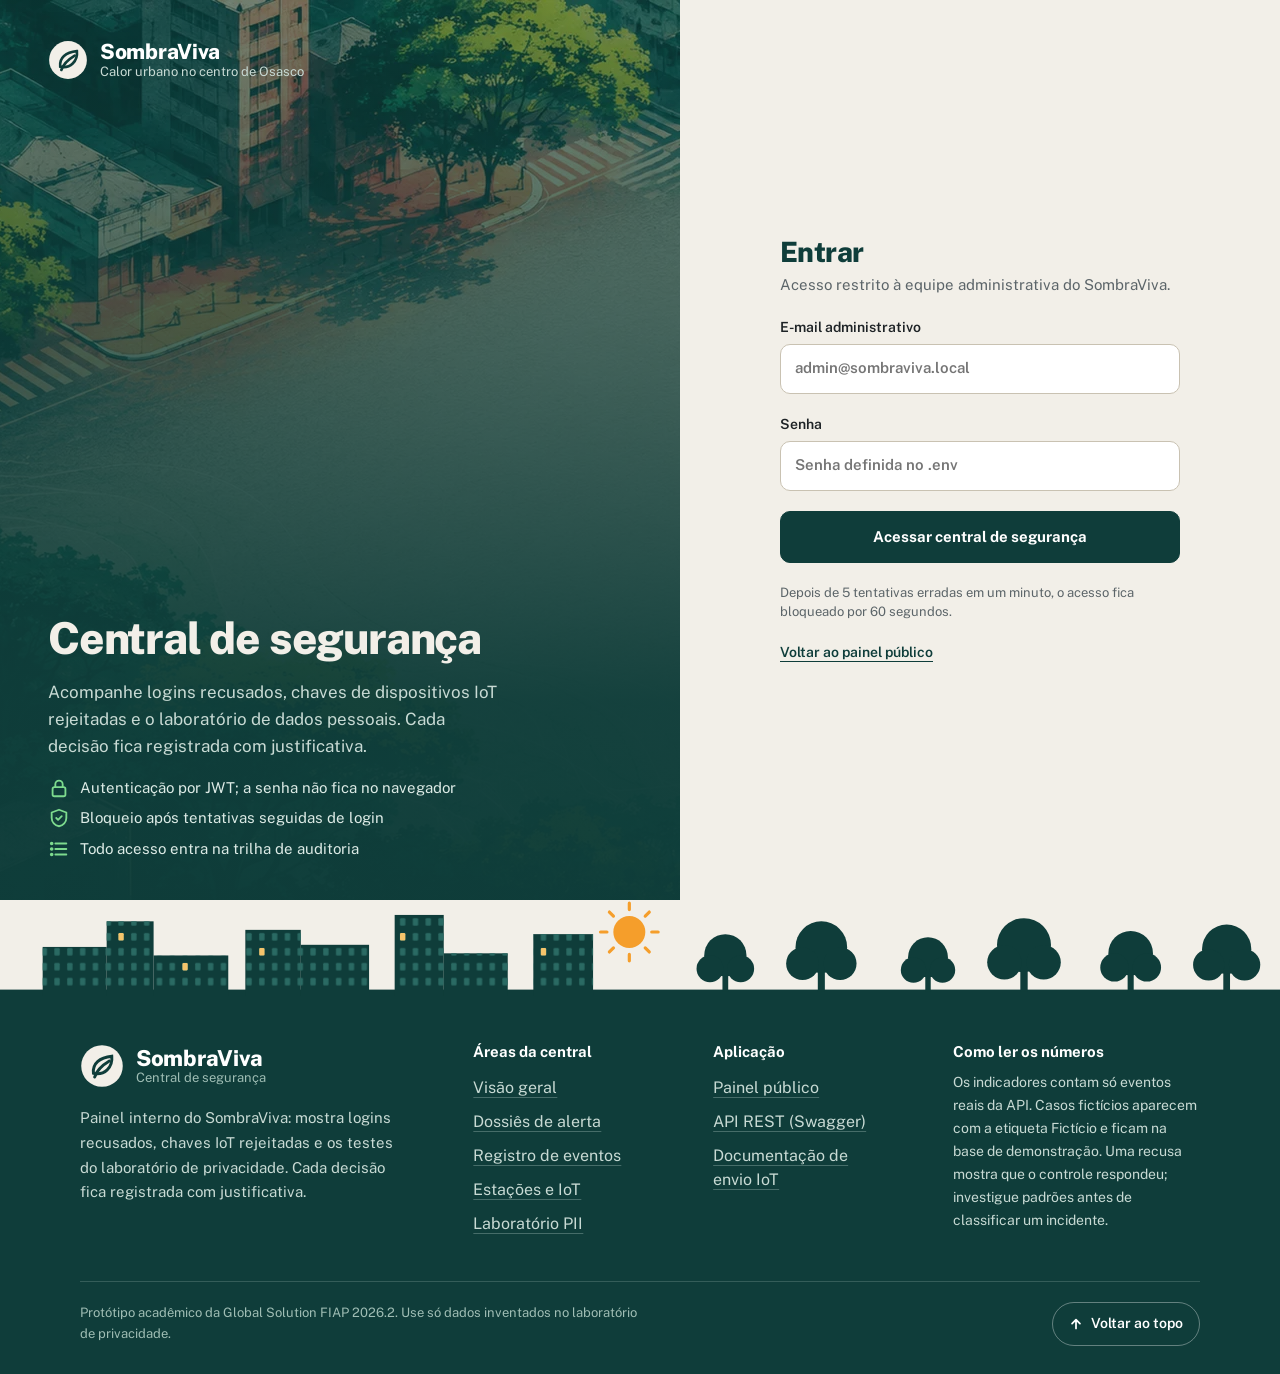
==== commit a8f5b43e: "Aplica o redesign do canvas no painel público e na central de segurança Painel público com faixa ao " ====
--- a/static/admin.html
+++ b/static/admin.html
@@ -3,88 +3,360 @@
 <head>
   <meta charset="UTF-8" />
   <meta name="viewport" content="width=device-width, initial-scale=1" />
-  <meta name="theme-color" content="#1F2428" />
+  <meta name="theme-color" content="#0F3D3A" />
   <meta name="color-scheme" content="light" />
-  <meta name="robots" content="noindex, nofollow" />
-  <meta name="description" content="SOC do SombraViva: alertas, superfícies potencialmente afetadas, análise assistida e logs auditáveis." />
+  <meta name="robots" content="noindex" />
   <title>SombraViva | Central de segurança</title>
   <link rel="stylesheet" href="/static/admin-bundle.css?v=20261118.3" />
 </head>
-<body class="admin-body">
+<body class="admin-page">
   <a class="skip-link" href="#conteudo">Pular para o conteúdo</a>
-  <header class="sv-header">
-    <a class="sv-brand" href="/" aria-label="SombraViva, voltar ao painel público">
-      <span class="sv-brand-mark" aria-hidden="true"><svg viewBox="0 0 36 36" fill="none"><path d="M27 8C15 9 8 16 9 25c11 2 20-6 18-17Z" stroke="currentColor" stroke-width="2.2"/><path d="M10 28c2-7 8-11 14-15" stroke="currentColor" stroke-width="2.2" stroke-linecap="round"/></svg></span>
-      <span>SombraViva</span>
-    </a>
-    <button class="menu-toggle" type="button" id="menu-toggle" aria-controls="site-navigation" aria-expanded="false" aria-label="Abrir menu de navegação"><span></span><span></span><span></span></button>
-    <nav id="site-navigation" class="sv-nav" aria-label="Navegação de administração"><a href="/">Painel público</a><a class="selected" aria-current="page" href="/admin">Central de segurança</a><a href="/docs" target="_blank" rel="noopener">API REST</a></nav>
-  </header>
-  <div class="layout">
-    <main id="conteudo" class="admin-main">
-      <section class="sv-admin-hero">
-        <h1>Central de segurança</h1>
-        <p>Alertas de login, chaves de dispositivos IoT e o laboratório de dados pessoais (PII). Cada decisão fica registrada com justificativa.</p>
-      </section>
-      <section class="panel cyber-panel" aria-label="Central operacional de Cybersecurity">
-        <div id="login-section" class="login-section">
-          <div class="login-intro"><span class="lock-icon" aria-hidden="true">◎</span><h2>Área protegida</h2><p>Acesso apenas com as credenciais administrativas do SombraViva. A autenticação utiliza JWT; a senha não é armazenada no navegador.</p></div>
-          <div class="login-body"><form id="login-form"><label for="admin-email">E-mail administrativo<input id="admin-email" type="email" autocomplete="username" placeholder="admin@sombraviva.local" required /></label><label for="admin-pass">Senha<input id="admin-pass" type="password" autocomplete="current-password" placeholder="Senha definida no .env" required /></label><button class="primary-btn" type="submit">Acessar central de segurança</button></form><p id="login-status" class="form-status" role="status" aria-live="polite"></p></div>
-        </div>
-        <div id="admin-section" class="hidden">
-          <div class="ops-toolbar"><div><span class="ops-eyebrow">SOMBRA VIVA / SEGURANÇA DIGITAL</span><h2>Central operacional <sup>01</sup></h2><p id="admin-status" class="form-status" role="status" aria-live="polite">Carregando indicadores operacionais após autenticação...</p></div><div class="admin-actions"><button type="button" id="admin-refresh" class="outline-btn">Atualizar dados</button><button type="button" id="logout" class="outline-btn">Encerrar sessão</button></div></div>
-          <label class="mobile-admin-nav" for="admin-section-select">Seção de trabalho
-            <select id="admin-section-select" aria-label="Selecionar seção da área administrativa">
-              <option value="overview">Visão geral</option>
-              <option value="alerts" selected>Dossiês de alerta</option>
-              <option value="events">Registro de eventos</option>
-              <option value="devices">Estações e IoT</option>
-              <option value="lab">Laboratório PII</option>
-            </select>
-          </label>
-          <nav class="ops-tabs" role="tablist" aria-label="Áreas da central">
-            <button class="ops-tab" type="button" data-tab="overview" role="tab" id="tab-overview" aria-controls="pane-overview" aria-selected="false" tabindex="-1">Visão geral</button>
-            <button class="ops-tab active" type="button" data-tab="alerts" role="tab" id="tab-alerts" aria-controls="pane-alerts" aria-selected="true" tabindex="0" aria-current="page">Dossiês de alerta</button><button class="ops-tab" type="button" data-tab="events" role="tab" id="tab-events" aria-controls="pane-events" aria-selected="false" tabindex="-1">Registro de eventos</button>
-            <button class="ops-tab" type="button" data-tab="devices" role="tab" id="tab-devices" aria-controls="pane-devices" aria-selected="false" tabindex="-1">Estações e IoT</button>
-            <button class="ops-tab" type="button" data-tab="lab" role="tab" id="tab-lab" aria-controls="pane-lab" aria-selected="false" tabindex="-1">Laboratório PII</button>
-          </nav>
-          <section id="pane-overview" class="ops-pane hidden" role="tabpanel" tabindex="0" aria-labelledby="overview-title">
-            <div class="ops-section-heading"><div><h3 id="overview-title">Sinais que exigem ação</h3><p>Os indicadores operacionais não somam ocorrências fictícias; a janela de tentativas é de 24 horas.</p></div><span class="ops-subtle-tag">ATUALIZAÇÃO MANUAL</span></div>
-            <div class="ops-metrics" aria-label="Indicadores operacionais"><article><small>Alertas em revisão · 24h</small><strong id="open-alerts">…</strong><span>Tentativas recusadas ou bloqueadas, ainda não resolvidas</span></article><article><small>Logins recusados · 24 h</small><strong id="failed-logins">…</strong><span>Tentativas observadas</span></article><article><small>Chaves IoT rejeitadas · 24 h</small><strong id="rejected-devices">…</strong><span>Autenticações bloqueadas</span></article><article><small>Estações reais sem sinal</small><strong id="stale-stations">…</strong><span>Sem leitura há mais de 15 minutos</span></article></div>
-            <div class="sv-admin-charts">
-              <figure class="sv-panel"><figcaption>Risco Cidadão (indicador didático)</figcaption><div id="chart-risk" class="sv-chart sv-chart-gauge" role="img" aria-label="Medidor do indicador didático Risco Cidadão de 0 a 100"></div></figure>
-              <figure class="sv-panel"><figcaption>Eventos por categoria e resultado</figcaption><div id="chart-events" class="sv-chart" role="img" aria-label="Barras empilhadas com os eventos de segurança por categoria e resultado"></div></figure>
-              <figure class="sv-panel"><figcaption>Achados de PII por gravidade</figcaption><div id="chart-findings" class="sv-chart" role="img" aria-label="Gráfico de rosca com os achados de dados pessoais por gravidade"></div></figure>
+  <main id="conteudo">
+    <section id="login-section" class="sv-login" aria-labelledby="login-title">
+      <div class="sv-login-art">
+        <img src="/static/assets/cidade-ilustrativa.webp" alt="" width="900" height="900" />
+        <div class="sv-login-art-in">
+          <a class="sv-brand" href="/">
+            <svg aria-hidden="true" viewBox="0 0 36 36" fill="none"><circle cx="18" cy="18" r="17" fill="#F2EFE8"/><path d="M26 10C16 11 10 16 11 24c9 2 16-5 15-14Z" stroke="#0F3D3A" stroke-width="2.4"/><path d="M12 27c2-6 7-10 12-13" stroke="#0F3D3A" stroke-width="2.4" stroke-linecap="round"/></svg>
+            <span><strong>SombraViva</strong><small>Calor urbano no centro de Osasco</small></span>
+          </a>
+          <div class="sv-login-pitch">
+            <h1 id="login-title">Central de segurança</h1>
+            <p>Acompanhe logins recusados, chaves de dispositivos IoT rejeitadas e o laboratório de dados pessoais. Cada decisão fica registrada com justificativa.</p>
+            <ul>
+              <li><svg aria-hidden="true" viewBox="0 0 24 24" fill="none" stroke="#7DDB8E" stroke-width="2" stroke-linecap="round" stroke-linejoin="round"><rect x="5" y="11" width="14" height="10" rx="2"/><path d="M8 11V8a4 4 0 0 1 8 0v3"/></svg>Autenticação por JWT; a senha não fica no navegador</li>
+              <li><svg aria-hidden="true" viewBox="0 0 24 24" fill="none" stroke="#7DDB8E" stroke-width="2" stroke-linecap="round" stroke-linejoin="round"><path d="M12 3l8 3v6c0 4.5-3.4 8.3-8 9-4.6-.7-8-4.5-8-9V6l8-3z"/><path d="M9 12l2 2 4-4"/></svg>Bloqueio após tentativas seguidas de login</li>
+              <li><svg aria-hidden="true" viewBox="0 0 24 24" fill="none" stroke="#7DDB8E" stroke-width="2" stroke-linecap="round" stroke-linejoin="round"><path d="M8 6h12M8 12h12M8 18h12"/><circle cx="4" cy="6" r="1"/><circle cx="4" cy="12" r="1"/><circle cx="4" cy="18" r="1"/></svg>Todo acesso entra na trilha de auditoria</li>
+            </ul>
+          </div>
+        </div>
+      </div>
+      <div class="sv-login-form">
+        <form id="login-form">
+          <div class="sv-login-head">
+            <h2>Entrar</h2>
+            <p>Acesso restrito à equipe administrativa do SombraViva.</p>
+          </div>
+          <label for="admin-email">E-mail administrativo<input id="admin-email" type="email" autocomplete="username" placeholder="admin@sombraviva.local" required /></label>
+          <label for="admin-pass">Senha<input id="admin-pass" type="password" autocomplete="current-password" placeholder="Senha definida no .env" required /></label>
+          <button class="primary-btn" type="submit">Acessar central de segurança</button>
+          <p id="login-status" class="form-status" role="status" aria-live="polite"></p>
+          <p class="sv-login-note">Depois de 5 tentativas erradas em um minuto, o acesso fica bloqueado por 60 segundos.</p>
+          <a href="/">Voltar ao painel público</a>
+        </form>
+      </div>
+    </section>
+
+    <div id="admin-section" class="hidden">
+      <header>
+        <div class="sv-strip">
+          <div class="sv-wrap sv-strip-in">
+            <p>
+              <span class="sv-live">Sessão ativa</span>
+              <span id="session-email">admin</span>
+              <span class="is-muted">Atualização manual</span>
+            </p>
+            <p>
+              <span id="admin-status" class="is-muted form-status" role="status" aria-live="polite">Carregando indicadores após a autenticação…</span>
+              <button type="button" id="logout" class="sv-strip-btn">Encerrar sessão</button>
+            </p>
+          </div>
+        </div>
+        <div class="sv-bar">
+          <div class="sv-wrap sv-admin-bar">
+            <div class="sv-admin-bar-top">
+              <a class="sv-brand" href="/">
+                <svg aria-hidden="true" viewBox="0 0 36 36" fill="none"><circle cx="18" cy="18" r="17" fill="#0F3D3A"/><path d="M26 10C16 11 10 16 11 24c9 2 16-5 15-14Z" stroke="#9BD48F" stroke-width="2.4"/><path d="M12 27c2-6 7-10 12-13" stroke="#9BD48F" stroke-width="2.4" stroke-linecap="round"/></svg>
+                <span><strong>SombraViva</strong><small>Central de segurança</small></span>
+              </a>
+              <div class="sv-admin-actions">
+                <button type="button" id="admin-refresh" class="outline-btn">Atualizar dados</button>
+                <a href="/">Painel público</a>
+                <a href="/docs" target="_blank" rel="noopener">API REST</a>
+              </div>
             </div>
-            <div class="ops-split"><section class="ops-module"><div class="ops-module-head"><h4>Fila de atenção</h4><button type="button" class="ops-text-button" data-go="alerts">Abrir alertas →</button></div><div id="attention-list" class="ops-feed"><p>Carregando ocorrências...</p></div></section><section class="ops-module ops-guidance"><h4>Visibilidade e limites</h4><p>O sistema monitora eventos gerados pela API (login, chaves IoT e laboratório PII). Não coleta processos do servidor, arquivos, rede interna ou telemetria de endpoint. Portanto, não identifica máquinas efetivamente comprometidas.</p><p>Uma recusa de login ou chave mostra que o controle respondeu; investigue padrões recorrentes antes de classificar um incidente.</p><p id="demo-provenance" class="ops-provenance">Consultando registros de demonstração...</p><button type="button" id="demo-tour" class="outline-btn">Explorar casos fictícios e análise</button><p class="ops-muted">A investigação usa dados simulados; a OpenAI só é chamada ao clicar em analisar e com chave configurada. Sem chave, a interpretação é por regras locais.</p><a href="/#mapa-calor" class="ops-text-link">Ir ao monitoramento climático →</a><p class="ops-muted">O mapa térmico permanece no atlas público e não serve para inferir risco digital.</p></section></div>
+            <label class="mobile-admin-nav" for="admin-section-select">Área da central
+              <select id="admin-section-select">
+                <option value="overview">Visão geral</option>
+                <option value="alerts" selected>Dossiês de alerta</option>
+                <option value="events">Registro de eventos</option>
+                <option value="devices">Estações e IoT</option>
+                <option value="lab">Laboratório PII</option>
+              </select>
+            </label>
+            <div class="ops-tabs" role="tablist" aria-label="Áreas da central">
+              <button class="ops-tab" type="button" data-tab="overview" role="tab" id="tab-overview" aria-controls="pane-overview" aria-selected="false" tabindex="-1">Visão geral</button>
+              <button class="ops-tab active" type="button" data-tab="alerts" role="tab" id="tab-alerts" aria-controls="pane-alerts" aria-selected="true" tabindex="0" aria-current="page">Dossiês de alerta<span id="tab-count-alerts" class="ops-count is-hot">0</span></button>
+              <button class="ops-tab" type="button" data-tab="events" role="tab" id="tab-events" aria-controls="pane-events" aria-selected="false" tabindex="-1">Registro de eventos</button>
+              <button class="ops-tab" type="button" data-tab="devices" role="tab" id="tab-devices" aria-controls="pane-devices" aria-selected="false" tabindex="-1">Estações e IoT<span id="tab-count-devices" class="ops-count">0</span></button>
+              <button class="ops-tab" type="button" data-tab="lab" role="tab" id="tab-lab" aria-controls="pane-lab" aria-selected="false" tabindex="-1">Laboratório PII</button>
+            </div>
+          </div>
+        </div>
+      </header>
+
+      <div class="sv-wrap sv-admin-main">
+        <section id="pane-overview" class="ops-pane hidden" role="tabpanel" tabindex="0" aria-labelledby="overview-title">
+          <div class="ops-head">
+            <h1 id="overview-title">Sinais que exigem ação</h1>
+            <p>Janela das últimas 24 horas. Os indicadores contam só eventos reais; os casos fictícios ficam separados, na base de demonstração.</p>
+          </div>
+          <div class="sv-kpis" aria-label="Indicadores operacionais">
+            <button type="button" class="sv-kpi" data-go="alerts">
+              <svg aria-hidden="true" viewBox="0 0 44 44"><rect width="44" height="44" rx="12" fill="#F8E3E3"/><path d="M15 28h14l-2-3v-5a5 5 0 0 0-10 0v5z" fill="none" stroke="#C2412A" stroke-width="2.4" stroke-linejoin="round"/><path d="M20 31a2 2 0 0 0 4 0" fill="none" stroke="#C2412A" stroke-width="2.4" stroke-linecap="round"/></svg>
+              <span><span class="sv-kpi-label">Alertas em revisão</span><strong id="open-alerts">…</strong><small>Recusas ou bloqueios não resolvidos</small></span>
+            </button>
+            <button type="button" class="sv-kpi" data-go="events">
+              <svg aria-hidden="true" viewBox="0 0 44 44"><rect width="44" height="44" rx="12" fill="#F5E7CF"/><circle cx="22" cy="17" r="5" fill="none" stroke="#9A6F06" stroke-width="2.4"/><path d="M13 32c1.5-5 5-7 9-7s7.5 2 9 7" fill="none" stroke="#9A6F06" stroke-width="2.4" stroke-linecap="round"/></svg>
+              <span><span class="sv-kpi-label">Logins recusados</span><strong id="failed-logins">…</strong><small>Tentativas nas últimas 24 h</small></span>
+            </button>
+            <button type="button" class="sv-kpi" data-go="devices">
+              <svg aria-hidden="true" viewBox="0 0 44 44"><rect width="44" height="44" rx="12" fill="#E3EAEE"/><circle cx="17" cy="22" r="5" fill="none" stroke="#0F3D3A" stroke-width="2.4"/><path d="M22 22h11M29 22v4M33 22v3" fill="none" stroke="#0F3D3A" stroke-width="2.4" stroke-linecap="round"/></svg>
+              <span><span class="sv-kpi-label">Chaves IoT rejeitadas</span><strong id="rejected-devices">…</strong><small>Autenticações bloqueadas</small></span>
+            </button>
+            <button type="button" class="sv-kpi" data-go="devices">
+              <svg aria-hidden="true" viewBox="0 0 44 44"><rect width="44" height="44" rx="12" fill="#E6E4EF"/><path d="M14 30a11 11 0 0 1 16 0M10 25a17 17 0 0 1 24 0" fill="none" stroke="#5B4FA0" stroke-width="2.4" stroke-linecap="round"/><circle cx="22" cy="33" r="2.2" fill="#5B4FA0"/></svg>
+              <span><span class="sv-kpi-label">Estações reais sem sinal</span><strong id="stale-stations">…</strong><small>Sem leitura há mais de 15 min</small></span>
+            </button>
+          </div>
+          <div class="ops-row">
+            <figure class="sv-card ops-chart is-narrow">
+              <figcaption class="sv-card-title">Risco cidadão</figcaption>
+              <div id="chart-risk" class="sv-chart sv-chart-gauge" role="img" aria-label="Medidor do indicador didático Risco Cidadão de 0 a 100"></div>
+              <p class="sv-chart-foot">Heurística da atividade de segurança; inclui exemplos fictícios e não é probabilidade de ataque.</p>
+            </figure>
+            <figure class="sv-card ops-chart is-wide">
+              <figcaption class="sv-card-title">Eventos por categoria e resultado</figcaption>
+              <div id="chart-events" class="sv-chart" role="img" aria-label="Barras empilhadas com os eventos de segurança por categoria e resultado"></div>
+            </figure>
+            <figure class="sv-card ops-chart is-narrow">
+              <figcaption class="sv-card-title">Achados de PII por gravidade</figcaption>
+              <div id="chart-findings" class="sv-chart" role="img" aria-label="Gráfico de rosca com os achados de dados pessoais por gravidade"></div>
+            </figure>
+          </div>
+          <div class="ops-row">
+            <section class="sv-card ops-queue">
+              <div class="ops-card-head"><h2>Fila de atenção</h2><button type="button" class="ops-link" data-go="alerts">Abrir dossiês</button></div>
+              <div id="attention-list" class="ops-feed"><p>Carregando ocorrências…</p></div>
+            </section>
+            <section class="ops-sees">
+              <h2>O que a central enxerga</h2>
+              <svg role="img" aria-label="A central recebe eventos de login, chaves IoT e laboratório pela API; processos, arquivos e rede do servidor ficam fora" viewBox="0 0 440 188">
+                <text x="68" y="16" text-anchor="middle" font-size="12" font-weight="700" fill="#FFFFFF">Entra na central</text>
+                <text x="372" y="16" text-anchor="middle" font-size="12" font-weight="700" fill="#9FBDB4">Fica de fora</text>
+                <g fill="#F2EFE8"><rect x="0" y="32" width="136" height="40" rx="10"/><rect x="0" y="84" width="136" height="40" rx="10"/><rect x="0" y="136" width="136" height="40" rx="10"/></g>
+                <g font-size="13" font-weight="700" fill="#0F3D3A" text-anchor="middle"><text x="68" y="57">Login</text><text x="68" y="109">Chaves IoT</text><text x="68" y="161">Laboratório PII</text></g>
+                <g stroke="#7DDB8E" stroke-width="2.5" stroke-linecap="round" stroke-linejoin="round" fill="none"><path d="M136 52 H164 M162 46 L170 52 L162 58"/><path d="M136 104 H164 M162 98 L170 104 L162 110"/><path d="M136 156 H164 M162 150 L170 156 L162 162"/></g>
+                <rect x="172" y="32" width="96" height="144" rx="14" fill="#F2EFE8"/>
+                <text x="220" y="100" text-anchor="middle" font-size="20" font-weight="800" fill="#0F3D3A">API</text>
+                <text x="220" y="120" text-anchor="middle" font-size="11" fill="#394246">Recebe eventos</text>
+                <g stroke="#9FBDB4" stroke-width="2" stroke-dasharray="4 5" fill="none"><path d="M268 52 H304"/><path d="M268 104 H304"/><path d="M268 156 H304"/></g>
+                <g fill="#0F3D3A" stroke="#FF9C86" stroke-width="1.5"><circle cx="286" cy="52" r="9"/><circle cx="286" cy="104" r="9"/><circle cx="286" cy="156" r="9"/></g>
+                <g stroke="#FF9C86" stroke-width="2.2" stroke-linecap="round" fill="none"><path d="M282.5 48.5 L289.5 55.5 M289.5 48.5 L282.5 55.5"/><path d="M282.5 100.5 L289.5 107.5 M289.5 100.5 L282.5 107.5"/><path d="M282.5 152.5 L289.5 159.5 M289.5 152.5 L282.5 159.5"/></g>
+                <g fill="none" stroke="#9FBDB4" stroke-width="1.5" stroke-dasharray="4 4"><rect x="304" y="32" width="136" height="40" rx="10"/><rect x="304" y="84" width="136" height="40" rx="10"/><rect x="304" y="136" width="136" height="40" rx="10"/></g>
+                <g font-size="13" font-weight="600" fill="#9FBDB4" text-anchor="middle"><text x="372" y="57">Processos</text><text x="372" y="109">Arquivos</text><text x="372" y="161">Rede interna</text></g>
+              </svg>
+              <p>Eventos gerados pela API: login, chaves IoT e laboratório PII. Não coleta processos, arquivos, rede interna ou telemetria do servidor, então não identifica máquinas comprometidas.</p>
+              <p>Uma recusa de login ou de chave mostra que o controle respondeu. Investigue padrões antes de classificar um incidente.</p>
+              <p id="demo-provenance" class="ops-provenance">Consultando registros de demonstração…</p>
+              <button type="button" id="demo-tour" class="ops-light-btn">Explorar casos fictícios</button>
+            </section>
+          </div>
+        </section>
+
+        <section id="pane-alerts" class="ops-pane" role="tabpanel" tabindex="0" aria-labelledby="alerts-title">
+          <div class="ops-head">
+            <h1 id="alerts-title">Alertas para investigar</h1>
+            <p>Escolha um alerta para abrir o dossiê com evidências, impactos possíveis e próximos passos. Uma ocorrência isolada nunca confirma um comprometimento.</p>
+          </div>
+          <div class="sv-card ops-filters">
+            <label for="soc-hours">Intervalo<select id="soc-hours"><option value="24">Últimas 24 horas</option><option value="72">Últimas 72 horas</option><option value="168">Últimos 7 dias</option></select></label>
+            <label for="soc-status">Situação<select id="soc-status"><option value="open">Pendentes de revisão</option><option value="all">Todos</option><option value="resolved">Resolvidos</option></select></label>
+            <label for="soc-search">Buscar<input id="soc-search" type="search" autocomplete="off" placeholder="Ex.: login, estação" /></label>
+            <label class="sv-check" for="soc-demo"><input type="checkbox" id="soc-demo" />Incluir casos fictícios</label>
+            <button type="button" id="soc-seed" class="outline-btn">Criar casos de demonstração</button>
+          </div>
+          <p id="soc-status-text" class="ops-helper" role="status" aria-live="polite">Escolha filtros para inspecionar os alertas.</p>
+          <div class="sv-casework">
+            <section class="sv-card sv-case-index" aria-labelledby="case-index-title">
+              <h2 id="case-index-title">Ocorrências</h2>
+              <div id="soc-alert-list" class="soc-alert-list"><p class="ops-main-empty">Aguardando consulta…</p></div>
+            </section>
+            <article id="soc-dossier" class="sv-card sv-case-dossier" aria-label="Dossiê de investigação" aria-live="polite">
+              <div class="sv-dossier-placeholder"><h2>Selecione um alerta</h2><p>O dossiê mostra as evidências, o impacto possível e os próximos passos.</p></div>
+            </article>
+          </div>
+          <p class="ops-helper">A central reúne eventos produzidos pela API. A análise assistida sugere hipóteses e próximos passos, nunca confirma comprometimentos.</p>
+        </section>
+
+        <section id="pane-events" class="ops-pane hidden" role="tabpanel" tabindex="0" aria-labelledby="events-title">
+          <div class="ops-head">
+            <h1 id="events-title">Registro de eventos</h1>
+            <p>O log original da API, com a trilha de cada decisão. Resolver um evento exige justificativa, e a mudança fica registrada.</p>
+          </div>
+          <div class="sv-card ops-filters">
+            <label for="filter-category">Categoria<select id="filter-category"><option value="all">Todas</option><option value="login">Login</option><option value="iot_auth">Dispositivos IoT</option><option value="taint">Fluxo de dados</option></select></label>
+            <label for="filter-severity">Gravidade<select id="filter-severity"><option value="all">Todas</option><option value="high">Alta</option><option value="medium">Média</option><option value="low">Baixa</option><option value="info">Informativa</option></select></label>
+            <label for="filter-status">Situação<select id="filter-status"><option value="all">Todas</option><option value="new">Nova</option><option value="investigating">Em investigação</option><option value="resolved">Resolvida</option></select></label>
+            <label class="sv-check" for="include-demo"><input type="checkbox" id="include-demo" />Incluir eventos fictícios</label>
+          </div>
+          <p id="event-count" class="ops-helper" role="status" aria-live="polite"></p>
+          <div id="event-detail" class="sv-card ops-selected hidden" aria-live="polite"></div>
+          <div class="sv-card ops-log">
+            <div id="event-list" class="ops-feed" aria-live="polite"></div>
+            <div class="ops-pagination"><button type="button" id="events-prev" class="outline-btn">Anterior</button><span id="events-page">—</span><button type="button" id="events-next" class="outline-btn">Próxima</button></div>
+          </div>
+          <p id="events-status" class="form-status" role="status" aria-live="polite"></p>
+        </section>
+
+        <section id="pane-devices" class="ops-pane hidden" role="tabpanel" tabindex="0" aria-labelledby="devices-title">
+          <div class="ops-head">
+            <h1 id="devices-title">Estações e credenciais IoT</h1>
+            <p>Última leitura, origem de cada estação e o que a API observa dela. Estações simuladas não provam equipamento físico ligado; só as reais geram alerta quando ficam sem sinal.</p>
+          </div>
+          <div id="device-list" class="ops-devices"><p>Carregando estações…</p></div>
+          <div class="ops-row">
+            <figure class="sv-card ops-flow">
+              <figcaption class="sv-card-title">O caminho de uma leitura</figcaption>
+              <svg role="img" aria-label="A estação envia a leitura; a API confere o hash da chave; com chave certa grava no banco e responde 201; com chave errada responde 401 e registra o evento; após 10 erros em um minuto responde 429" viewBox="0 0 560 276">
+                <rect x="0" y="56" width="120" height="68" rx="12" fill="#E6E4EF"/>
+                <path d="M53 83a10 10 0 0 1 14 0M46 76a20 20 0 0 1 28 0" fill="none" stroke="#5B4FA0" stroke-width="3" stroke-linecap="round"/>
+                <circle cx="60" cy="90" r="3" fill="#5B4FA0"/>
+                <text x="60" y="111" text-anchor="middle" font-size="13" font-weight="700" fill="#1E2326">Estação</text>
+                <path d="M120 90 H178" stroke="#1E2326" stroke-width="2.5"/><path d="M176 84 L184 90 L176 96" fill="none" stroke="#1E2326" stroke-width="2.5" stroke-linecap="round" stroke-linejoin="round"/>
+                <text x="153" y="78" text-anchor="middle" font-size="12" fill="#5C6569">Chave + ID</text>
+                <path d="M250 44 L314 90 L250 136 L186 90 Z" fill="#0F3D3A"/>
+                <text x="250" y="86" text-anchor="middle" font-size="12" font-weight="700" fill="#FFFFFF">Hash</text>
+                <text x="250" y="102" text-anchor="middle" font-size="12" font-weight="700" fill="#FFFFFF">confere?</text>
+                <path d="M314 90 H422" stroke="#2F7A4F" stroke-width="2.5"/><path d="M422 84 L430 90 L422 96" fill="none" stroke="#2F7A4F" stroke-width="2.5" stroke-linecap="round" stroke-linejoin="round"/>
+                <text x="372" y="78" text-anchor="middle" font-size="12" font-weight="700" fill="#2F7A4F">Sim</text>
+                <path d="M432 68 V114 C432 126 528 126 528 114 V68" fill="#FFFFFF" stroke="#0F3D3A" stroke-width="2"/>
+                <ellipse cx="480" cy="68" rx="48" ry="12" fill="#FFFFFF" stroke="#0F3D3A" stroke-width="2"/>
+                <text x="480" y="104" text-anchor="middle" font-size="13" font-weight="700" fill="#0F3D3A">Banco</text>
+                <text x="480" y="150" text-anchor="middle" font-size="12" font-weight="700" fill="#2F7A4F">201 · Leitura gravada</text>
+                <path d="M250 136 V194" stroke="#C2412A" stroke-width="2.5"/><path d="M244 194 L250 202 L256 194" fill="none" stroke="#C2412A" stroke-width="2.5" stroke-linecap="round" stroke-linejoin="round"/>
+                <text x="264" y="172" font-size="12" font-weight="700" fill="#C2412A">Não</text>
+                <rect x="170" y="204" width="160" height="56" rx="12" fill="#F8E3E3"/>
+                <text x="250" y="227" text-anchor="middle" font-size="13" font-weight="700" fill="#8A1832">401 recusado</text>
+                <text x="250" y="244" text-anchor="middle" font-size="11" fill="#8A1832">Evento no registro</text>
+                <path d="M330 232 H394" stroke="#8A1832" stroke-width="2" stroke-dasharray="5 4"/><path d="M394 227 L401 232 L394 237" fill="none" stroke="#8A1832" stroke-width="2" stroke-linecap="round" stroke-linejoin="round"/>
+                <text x="366" y="222" text-anchor="middle" font-size="11" fill="#5C6569">Se repetir</text>
+                <rect x="403" y="204" width="154" height="56" rx="12" fill="#1E2326"/>
+                <text x="480" y="227" text-anchor="middle" font-size="13" font-weight="700" fill="#FFFFFF">429 bloqueado</text>
+                <text x="480" y="244" text-anchor="middle" font-size="11" fill="#C9D0D4">Após 10 erros em 1 min</text>
+              </svg>
+            </figure>
+            <section class="ops-sees">
+              <h2>Como um dispositivo se autentica</h2>
+              <ol class="ops-auth-steps">
+                <li>Envia <code>Authorization: Bearer</code> com a chave e o cabeçalho <code>X-Device-Id</code>.</li>
+                <li>A API compara o hash da chave; o valor original nunca fica guardado.</li>
+                <li>Chave errada recebe 401, a leitura é descartada e o evento vai para o registro.</li>
+                <li>Depois de 10 chaves erradas em um minuto, a origem recebe 429 e para de gerar registros, evitando inundar o log.</li>
+              </ol>
+              <a href="/docs" target="_blank" rel="noopener">Documentação de envio IoT</a>
+            </section>
+          </div>
+        </section>
+
+        <section id="pane-lab" class="ops-pane hidden" role="tabpanel" tabindex="0" aria-labelledby="lab-title">
+          <div class="ops-head">
+            <h1 id="lab-title">Laboratório de privacidade</h1>
+            <p>Teste se um dado pessoal escaparia para um log, uma resposta pública ou um serviço externo. Use só conteúdo inventado: o servidor guarda os tipos detectados e uma prévia protegida, nunca o texto original.</p>
+          </div>
+          <div class="ops-row is-stretch">
+            <form class="sv-card ops-lab-form" id="audit-form">
+              <h2>Testar um fluxo de informação</h2>
+              <label for="audit-text">Texto de teste<textarea id="audit-text" rows="4">CPF: 000.000.000-00; email: exemplo@example.invalid</textarea></label>
+              <fieldset class="ops-sinks">
+                <legend>Para onde o texto iria</legend>
+                <label class="ops-sink"><input type="radio" name="audit-sink" value="log_bruto" checked /><span>Log bruto</span><b class="sv-tag is-bad">Inseguro</b></label>
+                <label class="ops-sink"><input type="radio" name="audit-sink" value="resposta_publica" /><span>Resposta pública</span><b class="sv-tag is-bad">Inseguro</b></label>
+                <label class="ops-sink"><input type="radio" name="audit-sink" value="servico_externo" /><span>Serviço externo</span><b class="sv-tag is-bad">Inseguro</b></label>
+                <label class="ops-sink"><input type="radio" name="audit-sink" value="log_redigido" /><span>Log redigido</span><b class="sv-tag is-ok">Controle</b></label>
+                <label class="ops-sink"><input type="radio" name="audit-sink" value="banco_parametrizado" /><span>Banco parametrizado</span><b class="sv-tag is-ok">Controle</b></label>
+              </fieldset>
+              <div class="ops-button-row">
+                <button id="audit-button" class="primary-btn" type="button">Executar auditoria</button>
+                <button id="remediation-button" class="outline-btn" type="button">Explicar achados</button>
+              </div>
+              <p id="remediation-result" class="form-status" role="status" aria-live="polite"></p>
+            </form>
+            <section id="audit-result" class="sv-card ops-result" aria-live="polite">
+              <div class="ops-result-empty">
+                <h2>Resultado da auditoria</h2>
+                <p>Escolha um destino e clique em Executar auditoria. O resultado mostra o caminho do dado, a gravidade e o que fazer.</p>
+              </div>
+            </section>
+          </div>
+          <aside class="ops-risk-note" aria-label="Indicador acadêmico de Risco Cidadão">
+            <div><span>Risco cidadão · indicador didático</span><strong id="didactic-risk">—</strong></div>
+            <p id="risk-explanation">Índice heurístico da atividade de segurança. A pontuação pode incluir exemplos fictícios e não corresponde à probabilidade de ataque nem a risco climático.</p>
+          </aside>
+          <section class="sv-card ops-findings">
+            <div class="ops-card-head"><h2>Achados registrados</h2><label class="sv-check" for="findings-demo"><input id="findings-demo" type="checkbox" />Exibir exemplos</label></div>
+            <div id="finding-list" class="ops-feed"><p>Carregando achados…</p></div>
+            <p class="ops-helper">A orientação por IA é opcional. Sem chave configurada, a aplicação usa regras locais e avisa esse modo.</p>
           </section>
-          <section id="pane-alerts" class="ops-pane" role="tabpanel" tabindex="0" aria-labelledby="alerts-title">
-            <div class="ops-section-heading sv-case-heading"><div><span class="sv-index-number" aria-hidden="true">02 / ARQUIVO</span><h3 id="alerts-title">Alertas para <em>investigar.</em></h3><p>Selecione um sinal à esquerda. O painel apresenta evidências, possíveis impactos e próximos passos.</p></div><span class="ops-subtle-tag">INVESTIGAÇÃO HUMANA</span></div>
-            <div class="soc-caution" role="note"><strong>Nenhum comprometimento é confirmado por uma ocorrência isolada.</strong><span>Este arquivo reúne sinais produzidos pela API; não inspeciona máquinas, arquivos ou tráfego de rede.</span></div>
-            <div class="ops-filters soc-toolbar">
-              <label for="soc-hours">Intervalo<select id="soc-hours"><option value="24">Últimas 24 horas</option><option value="72">Últimas 72 horas</option><option value="168">Últimos 7 dias</option></select></label>
-              <label for="soc-status">Situação<select id="soc-status"><option value="open">Pendentes de revisão</option><option value="all">Todos</option><option value="resolved">Resolvidos</option></select></label>
-              <label class="ops-demo-toggle"><input type="checkbox" id="soc-demo" /> Incluir cenários fictícios</label>
-              <label class="sv-search-label" for="soc-search">Buscar no arquivo<input id="soc-search" type="search" autocomplete="off" placeholder="Assunto, serviço ou nº" /></label><button type="button" id="soc-seed" class="outline-btn">Criar casos de demonstração</button>
-            </div>
-            <p id="soc-status-text" class="ops-helper" role="status" aria-live="polite">Escolha filtros para inspecionar os alertas.</p>
-            <div class="sv-casework"><section class="sv-case-index" aria-label="Índice de alertas"><header class="sv-case-index-head"><span>ÍNDICE DE OCORRÊNCIAS</span><small>Selecione para abrir o dossiê <span aria-hidden="true">↘</span></small></header><div id="soc-alert-list" class="soc-alert-list" aria-label="Ocorrências encontradas"><p class="ops-main-empty">Aguardando consulta...</p></div></section><aside id="soc-dossier" class="sv-case-dossier" aria-label="Dossiê de investigação" aria-live="polite"><div class="sv-dossier-placeholder"><span class="sv-dossier-number">CADERNO 00</span><h4>Um alerta.<br><em>Uma investigação a conduzir.</em></h4><p>Selecione um registro no índice para observar suas evidências, implicações possíveis e próximos passos.</p><span class="sv-dossier-figure" aria-hidden="true">◎</span></div></aside></div>
-            <aside class="soc-caveat"><h4>Nota metodológica</h4><p>A plataforma reúne eventos produzidos pela API. A análise assistida indica hipóteses e próximos passos, nunca comprometimentos confirmados.</p><a href="/docs" target="_blank" rel="noopener">Consultar os contratos REST ↗</a></aside>
-          </section>
-          <section id="pane-events" class="ops-pane hidden" role="tabpanel" tabindex="0" aria-labelledby="events-title"><div class="ops-section-heading"><div><h3 id="events-title">Registros e trilha de auditoria</h3><p>Consulte o log original, registre decisões e acompanhe alterações. Os alertas priorizados estão na aba anterior. A resolução exige justificativa.</p></div></div>
-            <div class="ops-filters"><label for="filter-category">Categoria<select id="filter-category"><option value="all">Todas</option><option value="login">Login</option><option value="iot_auth">Dispositivos IoT</option><option value="taint">Fluxo de dados</option></select></label><label for="filter-severity">Gravidade<select id="filter-severity"><option value="all">Todas</option><option value="high">Alta</option><option value="medium">Média</option><option value="low">Baixa</option><option value="info">Informativa</option></select></label><label for="filter-status">Situação<select id="filter-status"><option value="all">Todas</option><option value="new">Nova</option><option value="investigating">Em investigação</option><option value="resolved">Resolvida</option></select></label><label class="ops-demo-toggle"><input type="checkbox" id="include-demo" /> Incluir eventos fictícios</label></div>
-            <p id="event-count" class="ops-helper" role="status" aria-live="polite"></p><div id="event-detail" class="soc-selected-record hidden" aria-live="polite"></div><div id="event-list" class="ops-feed" aria-live="polite"></div><div class="ops-pagination"><button type="button" id="events-prev" class="outline-btn">← Anterior</button><span id="events-page">—</span><button type="button" id="events-next" class="outline-btn">Próxima →</button></div><p id="events-status" class="form-status" role="status" aria-live="polite"></p>
-          </section>
-          <section id="pane-devices" class="ops-pane hidden" role="tabpanel" tabindex="0" aria-labelledby="devices-title"><div class="ops-section-heading"><div><h3 id="devices-title">Estações e credenciais IoT</h3><p>Última leitura, origem da estação e disponibilidade observável pela API.</p></div></div><p class="ops-method">Estações simuladas não comprovam equipamento físico online; a ausência de leitura recente só gera alerta para estações reais.</p><div id="device-list" class="ops-devices"><p>Carregando estações...</p></div><div class="ops-inline-nav"><a href="/#medicoes" class="ops-text-link">Ver gráficos de temperatura →</a><a href="/docs" target="_blank" rel="noopener" class="ops-text-link">Documentação de envio IoT →</a></div></section>
-          <section id="pane-lab" class="ops-pane hidden" role="tabpanel" tabindex="0" aria-labelledby="lab-title"><div class="ops-section-heading"><div><h3 id="lab-title">Laboratório de privacidade</h3><p>Demonstre PII, taint analysis e orientação de remediação com amostras fictícias.</p></div><span class="ops-subtle-tag">ÁREA DE TESTES</span></div><aside class="ops-risk-note" aria-label="Indicador acadêmico de Risco Cidadão"><div><span>RISCO CIDADÃO · INDICADOR DIDÁTICO</span><strong id="didactic-risk">—</strong></div><p id="risk-explanation">Índice heurístico da atividade de Cybersecurity. A pontuação pode incluir exemplos fictícios e não corresponde à probabilidade de ataque nem a risco climático.</p></aside><div class="ops-lab-grid"><section class="ops-module"><h4>Testar fluxo de informação</h4><p class="ops-muted">Use somente conteúdo sintético. O servidor registra os tipos detectados e uma prévia protegida, não o texto bruto.</p><label for="audit-text">Texto de teste<textarea id="audit-text" rows="4">CPF: 000.000.000-00; email: exemplo@example.invalid</textarea></label><label for="audit-sink">Destino analisado<select id="audit-sink"><option value="log_bruto">Log bruto (inseguro)</option><option value="resposta_publica">Resposta pública (inseguro)</option><option value="servico_externo">Serviço externo (inseguro)</option><option value="log_redigido">Log redigido (controle)</option><option value="banco_parametrizado">Banco parametrizado (controle)</option></select></label><div class="ops-button-row"><button id="audit-button" class="primary-btn" type="button">Executar auditoria</button><button id="remediation-button" class="outline-btn" type="button">Explicar achados</button></div><p id="audit-result" class="form-status" role="status" aria-live="polite"></p><p id="remediation-result" class="form-status" role="status" aria-live="polite"></p></section><section class="ops-module"><div class="ops-module-head"><h4>Achados registrados</h4><label class="ops-demo-toggle"><input id="findings-demo" type="checkbox" /> Exibir exemplos</label></div><div id="finding-list" class="ops-feed"><p>Carregando achados...</p></div><p class="ops-muted">A orientação por IA é opcional; sem chave configurada, a aplicação usa regras locais e informa esse modo.</p></section></div></section>
-        </div>
-      </section>
-      
-    </main>
-  </div>
-  <footer class="sv-footer"><p><strong>SombraViva</strong> · Central de segurança · protótipo acadêmico, Global Solution FIAP 2026.2</p><p><a href="/">Painel público</a> · <a href="/docs" target="_blank" rel="noopener">API REST</a></p></footer>
+        </section>
+      </div>
+    </div>
+  </main>
+
+  <footer class="sv-footer">
+    <div class="sv-skyline">
+      <svg aria-hidden="true" viewBox="0 0 1200 90">
+        <defs><pattern id="sv-janelas" width="12" height="14" patternUnits="userSpaceOnUse"><rect x="3" y="3" width="5" height="7" rx="1" fill="#2A6A63"/></pattern><g id="sv-arvore"><rect x="-3" y="62" width="6" height="24"/><circle cx="0" cy="48" r="22"/><circle cx="-16" cy="62" r="14"/><circle cx="16" cy="62" r="14"/></g></defs>
+        <circle cx="590" cy="30" r="15" fill="#F59E2B"/>
+        <g stroke="#F59E2B" stroke-width="3" stroke-linecap="round"><path d="M611 30h6M604.9 44.9l3.8 3.8M590 51v6M575.1 44.9l-3.8 3.8M569 30h-6M575.1 15.1l-3.8-3.8M590 9V3M604.9 15.1l3.8-3.8"/></g>
+        <g fill="#0F3D3A"><rect x="0" y="84" width="1200" height="6"/><rect x="40" y="44" width="60" height="46"/><rect x="100" y="20" width="44" height="70"/><rect x="144" y="52" width="70" height="38"/><rect x="230" y="28" width="52" height="62"/><rect x="282" y="42" width="64" height="48"/><rect x="370" y="14" width="46" height="76"/><rect x="416" y="50" width="60" height="40"/><rect x="500" y="32" width="56" height="58"/></g>
+        <g fill="url(#sv-janelas)"><rect x="40" y="44" width="60" height="40"/><rect x="100" y="20" width="44" height="64"/><rect x="144" y="52" width="70" height="32"/><rect x="230" y="28" width="52" height="56"/><rect x="282" y="42" width="64" height="42"/><rect x="370" y="14" width="46" height="70"/><rect x="416" y="50" width="60" height="34"/><rect x="500" y="32" width="56" height="52"/></g>
+        <g fill="#F5C46B"><rect x="111" y="31" width="5" height="7" rx="1"/><rect x="171" y="59" width="5" height="7" rx="1"/><rect x="243" y="45" width="5" height="7" rx="1"/><rect x="375" y="31" width="5" height="7" rx="1"/><rect x="507" y="45" width="5" height="7" rx="1"/></g>
+        <g fill="#0F3D3A"><use href="#sv-arvore" transform="translate(680 86) scale(.9) translate(0 -86)"/><use href="#sv-arvore" transform="translate(770 86) scale(1.1) translate(0 -86)"/><use href="#sv-arvore" transform="translate(870 86) scale(.85) translate(0 -86)"/><use href="#sv-arvore" transform="translate(960 86) scale(1.15) translate(0 -86)"/><use href="#sv-arvore" transform="translate(1060 86) scale(.95) translate(0 -86)"/><use href="#sv-arvore" transform="translate(1150 86) scale(1.05) translate(0 -86)"/></g>
+      </svg>
+    </div>
+    <div class="sv-footer-main">
+      <div class="sv-wrap sv-footer-cols">
+        <div class="sv-footer-about">
+          <a class="sv-brand" href="/">
+            <svg aria-hidden="true" viewBox="0 0 36 36" fill="none"><circle cx="18" cy="18" r="17" fill="#F2EFE8"/><path d="M26 10C16 11 10 16 11 24c9 2 16-5 15-14Z" stroke="#0F3D3A" stroke-width="2.4"/><path d="M12 27c2-6 7-10 12-13" stroke="#0F3D3A" stroke-width="2.4" stroke-linecap="round"/></svg>
+            <span><strong>SombraViva</strong><small>Central de segurança</small></span>
+          </a>
+          <p>Painel interno do SombraViva: mostra logins recusados, chaves IoT rejeitadas e os testes do laboratório de privacidade. Cada decisão fica registrada com justificativa.</p>
+        </div>
+        <nav class="sv-footer-col" aria-label="Áreas da central">
+          <h2>Áreas da central</h2>
+          <ul>
+            <li><a href="#conteudo" data-go="overview">Visão geral</a></li>
+            <li><a href="#conteudo" data-go="alerts">Dossiês de alerta</a></li>
+            <li><a href="#conteudo" data-go="events">Registro de eventos</a></li>
+            <li><a href="#conteudo" data-go="devices">Estações e IoT</a></li>
+            <li><a href="#conteudo" data-go="lab">Laboratório PII</a></li>
+          </ul>
+        </nav>
+        <div class="sv-footer-col">
+          <h2>Aplicação</h2>
+          <ul>
+            <li><a href="/">Painel público</a></li>
+            <li><a href="/docs" target="_blank" rel="noopener">API REST (Swagger)</a></li>
+            <li><a href="/docs#/default" target="_blank" rel="noopener">Documentação de envio IoT</a></li>
+          </ul>
+        </div>
+        <div class="sv-footer-col is-wide">
+          <h2>Como ler os números</h2>
+          <p>Os indicadores contam só eventos reais da API. Casos fictícios aparecem com a etiqueta Fictício e ficam na base de demonstração. Uma recusa mostra que o controle respondeu; investigue padrões antes de classificar um incidente.</p>
+        </div>
+      </div>
+      <div class="sv-wrap sv-footer-bottom">
+        <div>
+          <p>Protótipo acadêmico da Global Solution FIAP 2026.2. Use só dados inventados no laboratório de privacidade.</p>
+          <a class="sv-top" href="#conteudo"><svg aria-hidden="true" viewBox="0 0 16 16" fill="none" stroke="currentColor" stroke-width="2" stroke-linecap="round" stroke-linejoin="round"><path d="M8 13V3M3.5 7.5L8 3l4.5 4.5"/></svg>Voltar ao topo</a>
+        </div>
+      </div>
+    </div>
+  </footer>
+
   <script src="/static/vendor/echarts.min.js?v=5.6.0" defer></script>
-  <script src="/static/navigation.js?v=20261118.3" defer></script>
   <script src="/static/admin-charts.js?v=20261118.3" defer></script>
   <script src="/static/admin.js?v=20261118.3" defer></script>
 </body>
--- a/static/admin-bundle.css
+++ b/static/admin-bundle.css
@@ -1,271 +1,397 @@
 /* SombraViva: generated CSS. Edit source files and run scripts/build_css.py. */
 /* === sv-base.css === */
-/* SombraViva 2026.3 — base visual compartilhada pelo painel público e pela central de segurança.
-   Ideia: leitura de câmera térmica sobre concreto. Verde-copa para sombra, asfalto para o sol
-   e uma escala térmica (índigo → magenta → laranja → amarelo) reservada aos dados. */
+/* SombraViva 2026.4 — base visual compartilhada pelo painel público e pela central de segurança.
+   Verde-copa (#0F3D3A) para a marca e a sombra, vermelho-tijolo (#C2412A) para o calor e o alerta,
+   papel claro (#F2EFE8) de fundo. Fonte Public Sans servida pelo próprio sistema (sem CDN). */
+@font-face { font-family: "Public Sans"; font-style: normal; font-weight: 400; font-display: swap; src: url("/static/vendor/fonts/public-sans-latin-400-normal.woff2") format("woff2"); }
+@font-face { font-family: "Public Sans"; font-style: normal; font-weight: 600; font-display: swap; src: url("/static/vendor/fonts/public-sans-latin-600-normal.woff2") format("woff2"); }
+@font-face { font-family: "Public Sans"; font-style: normal; font-weight: 700; font-display: swap; src: url("/static/vendor/fonts/public-sans-latin-700-normal.woff2") format("woff2"); }
+@font-face { font-family: "Public Sans"; font-style: normal; font-weight: 800; font-display: swap; src: url("/static/vendor/fonts/public-sans-latin-800-normal.woff2") format("woff2"); }
 :root {
-  --concrete: #E7EAE8;      /* fundo: concreto claro, frio */
-  --concrete-2: #D9DEDB;
-  --paper: #F6F7F6;
-  --ink: #1C2125;
-  --ink-soft: #4A535A;
-  --asphalt: #1F2428;       /* lado do sol / painéis escuros */
-  --asphalt-2: #2C3237;
-  --canopy: #12493A;        /* lado da sombra */
-  --leaf: #4F9A64;
-  --t1: #2D2A6E;            /* escala térmica */
-  --t2: #8E2C8E;
-  --t3: #E0533A;
-  --t4: #F59E2B;
-  --t5: #F9D857;
-  --ok: #3E8E5A;
-  --warn: #D9A21B;
-  --alert: #D9532B;
-  --danger: #A51E3A;
-  --line: rgba(28,33,37,.14);
-  --radius-s: 6px;
-  --radius-l: 18px;
-  --display: "Bahnschrift", "DIN Alternate", "Roboto Condensed", "Arial Narrow", sans-serif-condensed, sans-serif;
-  --text: "Segoe UI", system-ui, -apple-system, "Helvetica Neue", Arial, sans-serif;
-  --step-0: 1rem;
-  --step-1: 1.25rem;
-  --step-2: 1.563rem;
-  --step-3: 2.441rem;
-  --step-4: 3.815rem;
+  --green: #0F3D3A;       /* marca, sombra, superfícies escuras */
+  --green-2: #2F7A4F;
+  --green-3: #3E8E5A;
+  --mint: #B9E2B0;
+  --brick: #C2412A;       /* calor, alerta, destaque */
+  --wine: #8A1832;        /* perigo, bloqueio */
+  --amber: #D9A21B;
+  --amber-ink: #6A5A1E;
+  --violet: #5B4FA0;      /* IoT */
+  --page: #F2EFE8;
+  --paper: #FBFAF7;
+  --card: #FFFFFF;
+  --ink: #1E2326;
+  --ink-2: #394246;
+  --ink-3: #5C6569;
+  --rule: #EEEBE4;
+  --field: #C9C2B2;
+  --line: rgba(30,35,38,.1);
+  --on-green: #C8DAD4;
+  --on-green-2: #9FBDB4;
+  --t1: #2D2A6E; --t2: #8E2C8E; --t3: #E0533A; --t4: #F59E2B; --t5: #F9D857;
+  --text: "Public Sans", system-ui, -apple-system, "Segoe UI", Arial, sans-serif;
+  --wrap: 1200px;
+  --gutter: 40px;
   color-scheme: light;
 }
 *, *::before, *::after { box-sizing: border-box; }
-html { scroll-behavior: smooth; scroll-padding-top: 76px; }
+html { scroll-behavior: smooth; scroll-padding-top: 24px; }
 @media (prefers-reduced-motion: reduce) { html { scroll-behavior: auto; } * { animation: none !important; transition: none !important; } }
-body {
-  margin: 0; background: var(--concrete); color: var(--ink);
-  font: 400 var(--step-0)/1.55 var(--text);
-  -webkit-font-smoothing: antialiased;
-}
-h1, h2, h3, h4 { font-family: var(--display); font-weight: 600; line-height: 1.05; margin: 0; letter-spacing: -.01em; }
-p { margin: 0; }
-a { color: inherit; text-underline-offset: 3px; }
-code { font: .9em/1.4 ui-monospace, "Cascadia Code", Consolas, monospace; background: rgba(28,33,37,.07); padding: .05em .35em; border-radius: 4px; }
-:focus-visible { outline: 3px solid var(--t4); outline-offset: 3px; }
-.skip-link { position: absolute; left: 12px; top: -60px; background: var(--ink); color: #fff; padding: 10px 14px; z-index: 50; border-radius: var(--radius-s); }
-.skip-link:focus { top: 12px; }
+body { margin: 0; background: var(--page); color: var(--ink); font: 400 16px/1.5 var(--text); -webkit-font-smoothing: antialiased; }
+h1, h2, h3, h4 { margin: 0; font-weight: 800; line-height: 1.1; }
+p, figure, dl, dd, ol, ul { margin: 0; }
+a { color: var(--green); text-underline-offset: 4px; }
+a:hover { color: var(--brick); }
+code { font: .9em/1.4 ui-monospace, "Cascadia Code", Consolas, monospace; }
+img { max-width: 100%; display: block; }
+:focus-visible { outline: 3px solid var(--brick); outline-offset: 3px; }
+.skip-link { position: absolute; left: 12px; top: -60px; background: var(--ink); color: #fff; padding: 10px 14px; z-index: 50; border-radius: 8px; }
+.skip-link:focus { top: 12px; color: #fff; }
 .hidden, [hidden] { display: none !important; }
 .sv-visually-hidden { position: absolute !important; width: 1px; height: 1px; overflow: hidden; clip: rect(0 0 0 0); white-space: nowrap; }
-.tnum, strong { font-variant-numeric: tabular-nums; }
-
-/* Cabeçalho comum */
-.sv-header {
-  position: sticky; top: 0; z-index: 30; display: flex; align-items: center; gap: 28px;
-  padding: 12px clamp(16px, 4vw, 48px); background: var(--asphalt); color: #fff;
-}
-.sv-brand { display: inline-flex; align-items: center; gap: 10px; text-decoration: none; font: 600 1.3rem/1 var(--display); }
-.sv-brand-mark { width: 34px; height: 34px; display: grid; place-items: center; border-radius: 50%; background: var(--canopy); color: #CDE8C9; }
-.sv-brand-mark svg { width: 22px; height: 22px; }
-.sv-nav { display: flex; gap: 4px; margin-left: auto; }
-.sv-nav a { text-decoration: none; padding: 8px 12px; border-radius: 999px; color: rgba(255,255,255,.78); font-size: .95rem; }
-.sv-nav a:hover, .sv-nav a.selected { color: #fff; background: rgba(255,255,255,.1); }
-.sv-header-link { text-decoration: none; padding: 8px 14px; border: 1px solid rgba(255,255,255,.35); border-radius: 999px; font-size: .9rem; white-space: nowrap; }
-.sv-header-link:hover { background: #fff; color: var(--asphalt); }
-.menu-toggle { display: none; margin-left: auto; width: 44px; height: 44px; border: 0; background: transparent; padding: 10px; cursor: pointer; }
-.menu-toggle span { display: block; height: 2px; background: #fff; margin: 5px 0; }
-
-/* Botões e controles */
-.sv-button {
-  display: inline-flex; align-items: center; justify-content: center; gap: 8px; min-height: 44px;
-  padding: 10px 18px; border-radius: 999px; border: 1px solid var(--ink); background: var(--ink); color: #fff;
-  font: 600 .95rem/1 var(--text); text-decoration: none; cursor: pointer;
-}
-.sv-button:hover { background: var(--canopy); border-color: var(--canopy); }
-.sv-button-quiet { background: transparent; color: var(--ink); }
-.sv-button-quiet:hover { background: var(--ink); color: #fff; border-color: var(--ink); }
-.sv-button:disabled { opacity: .45; cursor: not-allowed; }
+strong, .tnum { font-variant-numeric: tabular-nums; }
+.sv-wrap { max-width: var(--wrap); margin: 0 auto; padding-left: var(--gutter); padding-right: var(--gutter); }
+
+/* Cabeçalho: faixa escura de status + barra com marca e navegação */
+.sv-strip { background: var(--green); color: #DDEBE6; font-size: 14px; }
+.sv-strip-in { display: flex; flex-wrap: wrap; align-items: center; justify-content: space-between; gap: 8px 24px; padding-top: 10px; padding-bottom: 10px; }
+.sv-strip p { display: flex; flex-wrap: wrap; align-items: center; gap: 6px 18px; }
+.sv-strip .is-muted { color: var(--on-green-2); }
+.sv-strip a { color: #fff; font-weight: 600; }
+.sv-live { display: flex; align-items: center; gap: 8px; font-weight: 700; color: #fff; }
+.sv-live::before { content: ""; width: 9px; height: 9px; border-radius: 50%; background: #7DDB8E; box-shadow: 0 0 0 4px rgba(125,219,142,.25); }
+.sv-bar { background: var(--page); border-bottom: 1px solid rgba(30,35,38,.12); }
+.sv-bar-in { display: flex; flex-wrap: wrap; align-items: center; justify-content: space-between; gap: 12px 24px; padding-top: 14px; padding-bottom: 14px; position: relative; }
+.sv-brand { display: flex; align-items: center; gap: 12px; color: var(--green); text-decoration: none; }
+.sv-brand svg { width: 40px; height: 40px; flex: none; }
+.sv-brand span { display: flex; flex-direction: column; line-height: 1.15; }
+.sv-brand strong { font-weight: 800; font-size: 21px; letter-spacing: -.3px; }
+.sv-brand small { font-size: 13px; color: var(--ink-3); }
+.sv-nav { display: flex; flex-wrap: wrap; align-items: center; gap: 0 2px; font-size: 15px; font-weight: 600; }
+.sv-nav a { color: var(--ink); text-decoration: none; padding: 12px; }
+.sv-nav a:hover { color: var(--brick); }
+.sv-nav a.selected, .sv-nav a[aria-current] { color: var(--green); box-shadow: inset 0 -3px 0 var(--brick); }
+.sv-nav .sv-nav-cta { display: flex; align-items: center; gap: 8px; color: var(--green); border: 1.5px solid var(--green); padding: 10px 16px; border-radius: 12px; margin-left: 10px; }
+.sv-nav .sv-nav-cta svg { width: 16px; height: 16px; }
+.menu-toggle { display: none; width: 44px; height: 44px; border: 0; background: transparent; padding: 10px; cursor: pointer; }
+.menu-toggle span { display: block; height: 2px; background: var(--green); margin: 5px 0; }
+
+/* Botões e campos */
+.sv-button, .primary-btn, .outline-btn {
+  display: inline-flex; align-items: center; justify-content: center; gap: 8px; min-height: 48px;
+  padding: 0 22px; border-radius: 10px; border: 1.5px solid var(--green); background: var(--green); color: #fff;
+  font: 700 15px/1 var(--text); text-decoration: none; cursor: pointer; text-align: center;
+}
+.sv-button:hover, .primary-btn:hover { background: #164F4B; color: #fff; }
+.sv-button-hot { background: var(--brick); border-color: var(--brick); }
+.sv-button-hot:hover { background: #A8361F; border-color: #A8361F; }
+.sv-button-quiet, .outline-btn { background: transparent; color: var(--green); }
+.sv-button-quiet:hover, .outline-btn:hover { background: var(--green); color: #fff; }
+.sv-button:disabled, .primary-btn:disabled, .outline-btn:disabled { opacity: .45; cursor: not-allowed; }
 input, select, textarea {
-  font: inherit; color: var(--ink); background: #fff; border: 1px solid var(--line); border-radius: var(--radius-s);
-  padding: 10px 12px; min-height: 44px; width: 100%;
-}
-label { display: grid; gap: 6px; font-size: .9rem; font-weight: 600; color: var(--ink-soft); }
-label small { font-weight: 400; }
+  font: inherit; font-size: 15px; color: var(--ink); background: #fff; border: 1px solid var(--field); border-radius: 10px;
+  padding: 0 14px; min-height: 48px; width: 100%;
+}
+textarea { padding: 12px 14px; resize: vertical; line-height: 1.5; }
+input[type="checkbox"], input[type="radio"] { width: 20px; height: 20px; min-height: 0; padding: 0; accent-color: var(--green); flex: none; }
+label { display: flex; flex-direction: column; gap: 6px; font-size: 14px; font-weight: 600; color: var(--ink); }
+label small { font-weight: 400; color: var(--ink-3); }
+.sv-check { flex-direction: row; align-items: center; gap: 10px; min-height: 48px; }
+
+/* Superfícies, rótulos e números */
+.sv-card { background: var(--card); border: 1px solid var(--line); border-radius: 20px; padding: 24px; min-width: 0; }
+.sv-card-title { font-weight: 700; font-size: 17px; }
+.sv-tag { display: inline-block; font-size: 12px; font-weight: 700; padding: 2px 10px; border-radius: 999px; background: #F5E7CF; color: var(--amber-ink); white-space: nowrap; }
+.sv-tag.is-ok { background: #D3EBD9; color: #14432A; }
+.sv-tag.is-bad { background: #F8E3E3; color: var(--wine); }
+.sv-tag.is-high { background: var(--wine); color: #fff; }
+.sv-tag.is-medium { background: #B07A0C; color: #fff; }
+.sv-tag.is-low, .sv-tag.is-info { background: #DDD8CC; color: var(--ink-2); }
+.sv-legend { display: flex; flex-wrap: wrap; gap: 8px 16px; font-size: 13px; color: var(--ink-3); }
+.sv-legend span { display: inline-flex; align-items: center; gap: 6px; }
+.sv-legend i { width: 12px; height: 12px; border-radius: 3px; display: inline-block; }
+.sv-kpis { display: grid; grid-template-columns: repeat(auto-fit, minmax(240px, 1fr)); gap: 16px; }
+.sv-kpi { background: var(--card); border: 1px solid var(--line); border-radius: 16px; padding: 18px 20px; display: grid; grid-template-columns: 44px minmax(0, 1fr); gap: 4px 14px; align-items: start; color: var(--ink); text-decoration: none; }
+a.sv-kpi:hover { border-color: var(--green); color: var(--ink); }
+.sv-kpi svg { width: 44px; height: 44px; }
+.sv-kpi > span { display: flex; flex-direction: column; gap: 2px; min-width: 0; }
+.sv-kpi-label { font-size: 14px; color: var(--ink-3); }
+.sv-kpi strong { font-size: 30px; font-weight: 800; letter-spacing: -.8px; line-height: 1.2; }
+.sv-kpi small { font-size: 13px; color: var(--ink-3); }
 
 .sv-chart { width: 100%; height: 300px; }
-.sv-chart-foot { font-size: .85rem; color: var(--ink-soft); margin-top: 8px; }
+.sv-chart-foot { font-size: 13px; color: var(--ink-3); }
 /* Tooltip do ECharts montado com classes: a CSP não permite estilos inline em HTML. */
-.sv-tip { font: 500 .85rem/1.45 var(--text); }
+.sv-tip { font: 500 13px/1.45 var(--text); }
 .sv-tip b { display: block; margin-bottom: 2px; }
 .sv-tip i { display: inline-block; width: 9px; height: 9px; border-radius: 50%; margin-right: 6px; }
-.sv-tip .c-shade { background: var(--leaf); } .sv-tip .c-sun { background: var(--t3); }
-.sv-tip .c-max { background: var(--t3); } .sv-tip .c-mean { background: var(--t2); } .sv-tip .c-min { background: var(--t1); }
-.sv-tip .c-cmp { background: var(--leaf); } .sv-tip .c-heat { background: var(--t4); }
-
-.sv-footer { display: flex; flex-wrap: wrap; justify-content: space-between; gap: 12px; padding: 28px clamp(16px, 4vw, 48px); background: var(--asphalt); color: rgba(255,255,255,.8); font-size: .9rem; }
-.sv-footer a { color: #fff; }
+.sv-tip .c-shade { background: var(--green-2); } .sv-tip .c-sun { background: var(--brick); }
+.sv-tip .c-max { background: var(--brick); } .sv-tip .c-mean { background: var(--green); } .sv-tip .c-min { background: #4F74A8; }
+.sv-tip .c-cmp { background: var(--green-2); } .sv-tip .c-heat { background: var(--t4); }
+
+.risk-normal { color: var(--green-3); } .risk-atencao { color: #9A6F06; } .risk-alerta { color: var(--brick); } .risk-perigo { color: var(--wine); }
+.sv-pill { display: inline-block; padding: 3px 10px; border-radius: 999px; font-size: 12px; font-weight: 700; color: #fff; background: var(--ink-3); }
+.sv-pill.risk-normal { background: #D3EBD9; color: #14432A; } .sv-pill.risk-atencao { background: #F5E7CF; color: var(--amber-ink); }
+.sv-pill.risk-alerta { background: var(--brick); color: #fff; } .sv-pill.risk-perigo { background: var(--wine); color: #fff; }
+
+/* Rodapé: silhueta da cidade (prédios ao sol, árvores à sombra) + colunas */
+.sv-footer { color: var(--on-green); }
+.sv-skyline { line-height: 0; background: var(--page); }
+.sv-skyline.on-paper { background: var(--paper); }
+.sv-skyline svg { display: block; width: 100%; height: auto; }
+.sv-footer-main { background: var(--green); }
+.sv-footer-cols { display: flex; flex-wrap: wrap; gap: 40px 64px; padding-top: 48px; }
+.sv-footer-about { flex: 1.6 1 320px; min-width: 0; display: flex; flex-direction: column; gap: 18px; }
+.sv-footer-about .sv-brand { color: #fff; }
+.sv-footer-about .sv-brand svg { width: 44px; height: 44px; }
+.sv-footer-about .sv-brand strong { font-size: 22px; }
+.sv-footer-about .sv-brand small { color: var(--on-green-2); }
+.sv-footer-about > p { font-size: 15px; line-height: 1.65; max-width: 44ch; }
+.sv-footer-col { flex: 1 1 170px; min-width: 0; }
+.sv-footer-col.is-wide { flex: 1.2 1 240px; }
+.sv-footer h2 { margin: 0 0 10px; font-size: 15px; font-weight: 700; color: #fff; }
+.sv-footer ul { padding: 0; list-style: none; display: flex; flex-direction: column; }
+.sv-footer-col a { display: inline-block; padding: 5px 0; color: var(--on-green); text-decoration: underline; text-decoration-color: rgba(200,218,212,.3); }
+.sv-footer-col a:hover { color: #fff; }
+.sv-footer-col p { font-size: 14px; line-height: 1.65; }
+.sv-footer-sources { gap: 8px; }
+.sv-footer-sources a { padding: 0; color: #fff; text-decoration-color: rgba(255,255,255,.35); }
+.sv-footer-sources span { display: block; font-size: 13px; color: var(--on-green-2); }
+.sv-ods-note { font-size: 13px; color: var(--on-green-2); }
+.sv-ods { flex-direction: row !important; flex-wrap: wrap; gap: 10px 18px; font-size: 14px; color: #DDEBE6; margin-top: 10px; }
+.sv-ods li { display: flex; align-items: center; gap: 8px; }
+.sv-ods b { width: 28px; height: 28px; border-radius: 6px; display: flex; align-items: center; justify-content: center; font-size: 14px; font-weight: 800; color: #fff; box-shadow: 0 0 0 1px rgba(255,255,255,.3); }
+.sv-ods .ods-3 { background: #4C9F38; } .sv-ods .ods-11 { background: #FD9D24; color: var(--ink); } .sv-ods .ods-13 { background: #3F7E44; }
+.sv-footer-bottom { padding-top: 40px; padding-bottom: 28px; }
+.sv-footer-bottom > div { border-top: 1px solid rgba(200,218,212,.2); padding-top: 20px; display: flex; flex-wrap: wrap; align-items: center; justify-content: space-between; gap: 12px 32px; font-size: 13px; color: var(--on-green-2); }
+.sv-footer-bottom p { max-width: 70ch; line-height: 1.6; }
+.sv-top { display: flex; align-items: center; gap: 8px; color: #fff; font-weight: 600; font-size: 14px; text-decoration: none; border: 1.5px solid rgba(255,255,255,.35); border-radius: 999px; padding: 8px 16px; min-height: 44px; }
+.sv-top:hover { color: var(--green); background: #fff; }
+.sv-top svg { width: 14px; height: 14px; }
 
 @media (max-width: 960px) {
+  :root { --gutter: 20px; }
   .menu-toggle { display: block; }
-  .sv-nav { position: absolute; left: 0; right: 0; top: 100%; flex-direction: column; background: var(--asphalt); padding: 8px 16px 16px; display: none; }
+  .sv-nav { display: none; position: absolute; left: 0; right: 0; top: 100%; z-index: 30; flex-direction: column; align-items: stretch; background: var(--page); padding: 8px 20px 16px; border-bottom: 1px solid rgba(30,35,38,.12); }
   body.nav-open .sv-nav { display: flex; }
-  .sv-header-link { display: none; }
+  .sv-nav .sv-nav-cta { margin: 8px 0 0; justify-content: center; }
 }
 
 /* === sv-admin.css === */
-/* Central de segurança — mesmo sistema visual do painel público. */
-.admin-main { padding: 0 clamp(16px, 4vw, 48px) 56px; max-width: 1440px; margin: 0 auto; }
-.sv-admin-hero { padding: clamp(28px, 5vw, 56px) 0 24px; display: grid; grid-template-columns: minmax(0, 1fr) minmax(0, 1.2fr); gap: 24px; align-items: end; border-bottom: 2px solid var(--ink); }
-.sv-admin-hero h1 { font-size: clamp(2.4rem, 5vw, var(--step-4)); }
-.sv-admin-hero p { color: var(--ink-soft); max-width: 58ch; }
-
-.cyber-panel { margin-top: 24px; }
-/* Botões legados do admin.js com a cara nova */
-.primary-btn, .outline-btn, .soc-ai-button {
-  display: inline-flex; align-items: center; justify-content: center; min-height: 44px; padding: 10px 18px;
-  border-radius: 999px; border: 1px solid var(--ink); font: 600 .92rem/1 var(--text); cursor: pointer;
-}
-.primary-btn { background: var(--ink); color: #fff; }
-.primary-btn:hover { background: var(--canopy); border-color: var(--canopy); }
-.outline-btn, .soc-ai-button { background: transparent; color: var(--ink); }
-.outline-btn:hover, .soc-ai-button:hover { background: var(--ink); color: #fff; }
-.outline-btn:disabled { opacity: .4; cursor: not-allowed; }
-.ops-text-button, .ops-text-link { background: none; border: 0; padding: 0; color: var(--canopy); font: 600 .9rem var(--text); cursor: pointer; text-decoration: underline; text-underline-offset: 3px; }
-.form-status { font-size: .9rem; color: var(--ink-soft); margin-top: 8px; }
-.form-status.is-error { color: var(--danger); }
+/* Central de segurança: login, faixa de sessão, abas e as cinco áreas. */
+.form-status { font-size: 14px; color: var(--ink-3); white-space: pre-line; }
+.form-status:empty { display: none; }
+.form-status.is-error { color: var(--wine); }
 
 /* Login */
-.login-section { display: grid; grid-template-columns: minmax(0, 1fr) minmax(0, 1fr); gap: 0; border-radius: var(--radius-l); overflow: hidden; background: var(--paper); border: 1px solid var(--line); max-width: 980px; }
-.login-intro { background: var(--asphalt); color: #fff; padding: 32px; display: grid; gap: 12px; align-content: start; }
-.login-intro h2 { font-size: var(--step-3); }
-.login-intro p { color: rgba(255,255,255,.75); }
-.lock-icon { width: 44px; height: 44px; border-radius: 50%; display: grid; place-items: center; background: var(--canopy); color: #CDE8C9; font-size: 1.3rem; }
-.login-body { padding: 32px; }
-.login-body form { display: grid; gap: 16px; }
-
-/* Barra e abas */
-.ops-toolbar { display: flex; flex-wrap: wrap; justify-content: space-between; gap: 16px; align-items: end; padding-bottom: 16px; }
-.ops-toolbar h2 { font-size: var(--step-2); }
-.ops-toolbar h2 sup { display: none; }
-.ops-eyebrow { display: block; font-size: .85rem; color: var(--ink-soft); margin-bottom: 4px; }
-.admin-actions { display: flex; gap: 8px; flex-wrap: wrap; }
-.ops-tabs { display: flex; gap: 4px; flex-wrap: wrap; padding: 4px; background: var(--concrete-2); border-radius: 999px; width: fit-content; margin-bottom: 22px; }
-.ops-tab { min-height: 42px; padding: 8px 16px; border: 0; border-radius: 999px; background: transparent; font: 600 .92rem var(--text); color: var(--ink-soft); cursor: pointer; }
-.ops-tab.active { background: var(--asphalt); color: #fff; }
-.mobile-admin-nav { display: none; margin-bottom: 16px; }
-.ops-section-heading { display: flex; justify-content: space-between; gap: 16px; align-items: end; margin-bottom: 18px; }
-.ops-section-heading h3 { font-size: var(--step-2); }
-.ops-section-heading h3 em { font-style: normal; }
-.ops-section-heading p { color: var(--ink-soft); max-width: 70ch; margin-top: 6px; }
-.ops-subtle-tag, .sv-index-number { font-size: .8rem; color: var(--ink-soft); white-space: nowrap; }
-
-/* Indicadores e gráficos */
-.ops-metrics { display: grid; grid-template-columns: repeat(4, minmax(0, 1fr)); border-top: 2px solid var(--ink); border-bottom: 1px solid var(--line); margin-bottom: 20px; }
-.ops-metrics article { display: grid; gap: 4px; padding: 16px 16px 18px 0; }
-.ops-metrics article + article { padding-left: 16px; border-left: 1px solid var(--line); }
-.ops-metrics small { font-size: .85rem; color: var(--ink-soft); }
-.ops-metrics strong { font: 600 2.2rem/1 var(--display); }
-.ops-metrics span { font-size: .82rem; color: var(--ink-soft); }
-.sv-admin-charts { display: grid; grid-template-columns: minmax(240px, .8fr) minmax(0, 1.3fr) minmax(240px, .9fr); gap: 16px; margin-bottom: 20px; }
-.sv-panel { margin: 0; background: var(--paper); border: 1px solid var(--line); border-radius: var(--radius-l); padding: 16px 18px; }
-.sv-panel figcaption { font: 600 1.05rem/1.2 var(--display); margin-bottom: 4px; }
+.sv-login { display: flex; flex-wrap: wrap; min-height: 100vh; }
+.sv-login-art { flex: 1 1 520px; min-width: 0; position: relative; min-height: 360px; background: var(--green); overflow: hidden; }
+.sv-login-art img { position: absolute; inset: 0; width: 100%; height: 100%; object-fit: cover; opacity: .55; }
+.sv-login-art::after { content: ""; position: absolute; inset: 0; background: linear-gradient(180deg, rgba(15,61,58,.2) 0%, rgba(15,61,58,.95) 78%); }
+.sv-login-art-in { position: relative; z-index: 1; height: 100%; padding: 40px 48px; display: flex; flex-direction: column; justify-content: space-between; gap: 40px; color: var(--page); }
+.sv-login-art .sv-brand { color: #fff; }
+.sv-login-art .sv-brand small { color: var(--on-green); }
+.sv-login-pitch { display: flex; flex-direction: column; gap: 16px; max-width: 460px; }
+.sv-login-pitch h1 { font-size: 44px; line-height: 1.08; letter-spacing: -1.2px; }
+.sv-login-pitch p { font-size: 17px; line-height: 1.6; color: var(--on-green); }
+.sv-login-pitch ul { padding: 0; list-style: none; display: flex; flex-direction: column; gap: 8px; font-size: 15px; color: #DDEBE6; }
+.sv-login-pitch li { display: flex; gap: 10px; align-items: center; }
+.sv-login-pitch svg { width: 22px; height: 22px; flex: none; }
+.sv-login-form { flex: 1 1 440px; min-width: 0; display: flex; align-items: center; justify-content: center; padding: 48px 32px; }
+.sv-login-form form { width: 100%; max-width: 400px; display: flex; flex-direction: column; gap: 20px; }
+.sv-login-head { display: flex; flex-direction: column; gap: 6px; }
+.sv-login-head h2 { font-size: 28px; letter-spacing: -.6px; color: var(--green); }
+.sv-login-head p { font-size: 15px; color: var(--ink-3); }
+.sv-login-form input { min-height: 50px; }
+.sv-login-form .primary-btn { min-height: 52px; }
+.sv-login-form .form-status.is-error { background: #F8E3E3; border-radius: 10px; padding: 10px 14px; }
+.sv-login-note { font-size: 13px; color: var(--ink-3); }
+.sv-login-form a { font-size: 14px; font-weight: 600; }
+body.admin-authenticated .sv-login { display: none; }
+
+/* Cabeçalho autenticado */
+.sv-strip-btn { font: inherit; font-weight: 600; color: #fff; background: transparent; border: 0; padding: 0; min-height: 32px; cursor: pointer; text-decoration: underline; text-underline-offset: 4px; }
+.sv-strip-btn:hover { color: var(--mint); }
+.sv-strip .form-status { color: var(--on-green-2); font-size: 14px; }
+.sv-strip .form-status.is-error { color: #FFB49F; }
+.sv-admin-bar { padding-top: 14px; display: flex; flex-direction: column; gap: 10px; }
+.sv-admin-bar-top { display: flex; flex-wrap: wrap; align-items: center; justify-content: space-between; gap: 12px 24px; }
+.sv-admin-actions { display: flex; flex-wrap: wrap; align-items: center; gap: 8px; font-size: 15px; font-weight: 600; }
+.sv-admin-actions .outline-btn { min-height: 44px; font-size: 14px; padding: 0 16px; }
+.sv-admin-actions a { color: var(--ink); text-decoration: none; padding: 12px; }
+.ops-tabs { display: flex; flex-wrap: wrap; gap: 0 4px; }
+.ops-tab { display: flex; align-items: center; gap: 8px; font: 600 15px/1.2 var(--text); color: var(--ink-2); background: none; border: 0; padding: 12px 14px; min-height: 44px; cursor: pointer; }
+.ops-tab:hover { color: var(--brick); }
+.ops-tab.active { color: var(--green); box-shadow: inset 0 -3px 0 var(--brick); }
+.ops-count { background: #DDD8CC; color: var(--ink-2); font-size: 12px; padding: 1px 8px; border-radius: 999px; }
+.ops-count.is-hot { background: var(--brick); color: #fff; }
+.mobile-admin-nav { display: none; padding-bottom: 12px; }
+
+/* Áreas */
+.sv-admin-main { padding-top: 56px; padding-bottom: 72px; }
+.ops-pane { display: flex; flex-direction: column; gap: 28px; }
+.ops-pane:focus { outline: none; }
+.ops-head { display: flex; flex-direction: column; gap: 12px; max-width: 760px; }
+.ops-head h1 { font-size: 44px; line-height: 1.08; letter-spacing: -1.2px; color: var(--green); }
+.ops-head p { font-size: 17px; line-height: 1.6; color: var(--ink-2); }
+.ops-row { display: flex; flex-wrap: wrap; gap: 24px; align-items: stretch; }
+.ops-row.is-stretch { align-items: stretch; }
+.ops-chart { display: flex; flex-direction: column; gap: 8px; flex: 1 1 280px; }
+.ops-chart.is-wide { flex: 1.6 1 420px; }
 .sv-chart-gauge { height: 240px; }
-.sv-admin-charts .sv-chart { height: 250px; }
-
-.ops-split, .ops-lab-grid { display: grid; grid-template-columns: minmax(0, 1.3fr) minmax(0, 1fr); gap: 16px; }
-.ops-module { background: var(--paper); border: 1px solid var(--line); border-radius: var(--radius-l); padding: 18px 20px; display: grid; gap: 10px; align-content: start; }
-.ops-module h4 { font: 600 1.15rem/1.2 var(--display); }
-.ops-module-head { display: flex; justify-content: space-between; align-items: center; gap: 10px; }
-.ops-guidance p { color: var(--ink-soft); font-size: .92rem; }
-.ops-muted, .ops-helper, .ops-method { color: var(--ink-soft); font-size: .88rem; }
-.ops-provenance { font-size: .88rem; padding: 10px 12px; border-radius: var(--radius-s); background: rgba(245,158,43,.15); }
-.ops-feed { display: grid; gap: 10px; }
-.ops-main-empty { color: var(--ink-soft); font-size: .92rem; padding: 12px 0; }
-
-/* Badges */
-.ops-badge { display: inline-flex; align-items: center; padding: 3px 10px; border-radius: 999px; font-size: .75rem; font-weight: 700; background: var(--concrete-2); color: var(--ink); }
-.ops-badge.warning { background: var(--alert); color: #fff; }
-.ops-badge.resolved { background: var(--ok); color: #fff; }
-.ops-badge.demo { background: var(--t2); color: #fff; }
+button.sv-kpi { font: inherit; text-align: left; cursor: pointer; }
+button.sv-kpi:hover { border-color: var(--green); }
+.ops-card-head { display: flex; justify-content: space-between; align-items: center; gap: 12px; flex-wrap: wrap; }
+.ops-card-head h2, .ops-sees h2, .ops-lab-form h2, .ops-findings h2 { font-size: 20px; font-weight: 700; }
+.ops-link { font: 700 14px var(--text); color: var(--green); background: none; border: 0; padding: 8px 0; cursor: pointer; text-decoration: underline; text-underline-offset: 4px; }
+.ops-queue { flex: 1.4 1 480px; display: flex; flex-direction: column; gap: 14px; }
+.ops-feed { display: flex; flex-direction: column; }
+.ops-feed > p, .ops-main-empty { font-size: 15px; line-height: 1.6; color: var(--ink-2); padding: 12px 0; }
+.soc-feed-button { display: grid; grid-template-columns: auto minmax(0, 1fr) auto; gap: 4px 12px; align-items: center; text-align: left; font: inherit; background: none; border: 0; border-top: 1px solid var(--rule); padding: 12px 0; cursor: pointer; color: var(--ink); }
+.soc-feed-button:hover strong { color: var(--brick); }
+.soc-feed-button strong { font-size: 14px; font-weight: 600; }
+.soc-feed-button .soc-small { grid-column: 2 / -1; }
+.soc-small { font-size: 13px; color: var(--ink-3); }
+.ops-sees { flex: 1 1 360px; min-width: 0; background: var(--green); color: var(--page); border-radius: 20px; padding: 24px; display: flex; flex-direction: column; gap: 12px; font-size: 15px; line-height: 1.6; }
+.ops-sees svg { width: 100%; height: auto; }
+.ops-sees p { color: var(--on-green); }
+.ops-sees code { color: #fff; }
+.ops-sees a { color: #fff; font-weight: 700; margin-top: auto; }
+.ops-provenance { font-size: 13px; }
+.ops-light-btn { margin-top: auto; min-height: 48px; border-radius: 10px; border: 0; background: var(--page); color: var(--green); font: 700 15px var(--text); cursor: pointer; }
+.ops-light-btn:hover { background: #fff; }
+.ops-auth-steps { padding-left: 20px; display: flex; flex-direction: column; gap: 10px; color: var(--on-green); }
 
 /* Filtros */
-.ops-filters { display: flex; flex-wrap: wrap; gap: 12px 16px; align-items: end; margin-bottom: 12px; }
-.ops-filters label { min-width: 170px; }
-.ops-demo-toggle { display: inline-flex !important; grid-auto-flow: column; align-items: center; gap: 8px; font-weight: 500; min-height: 44px; }
-.ops-demo-toggle input { width: 18px; height: 18px; min-height: 0; }
-.soc-caution, .soc-caveat { background: var(--paper); border-left: 4px solid var(--t4); border-radius: var(--radius-s); padding: 12px 16px; margin-bottom: 16px; display: grid; gap: 4px; font-size: .92rem; }
-.soc-caveat { margin-top: 18px; }
-.soc-caveat h4 { font: 600 1.05rem var(--display); }
-
-/* Índice de alertas + dossiê */
-.sv-casework { display: grid; grid-template-columns: minmax(0, 1fr) minmax(0, 1.2fr); gap: 16px; align-items: start; }
-.sv-case-index { background: var(--paper); border: 1px solid var(--line); border-radius: var(--radius-l); overflow: hidden; }
-.sv-case-index-head { display: flex; justify-content: space-between; gap: 10px; padding: 14px 18px; border-bottom: 1px solid var(--line); font-weight: 600; font-size: .9rem; }
-.sv-case-index-head small { font-weight: 400; color: var(--ink-soft); }
-.soc-alert-list { display: grid; max-height: 640px; overflow: auto; }
-.sv-case-row { display: grid; grid-template-columns: auto 1fr auto; gap: 12px; align-items: center; width: 100%; text-align: left; padding: 14px 18px; background: transparent; border: 0; border-bottom: 1px solid var(--line); cursor: pointer; font: inherit; color: inherit; }
-.sv-case-row:hover { background: rgba(28,33,37,.04); }
-.sv-case-row.is-active { background: var(--asphalt); color: #fff; }
-.sv-case-mark { font: 600 1.1rem var(--display); width: 48px; height: 48px; display: grid; place-items: center; border-radius: 10px; background: var(--concrete-2); color: var(--ink); }
-.sv-case-mark.severity-high { background: var(--danger); color: #fff; }
-.sv-case-mark.severity-medium { background: var(--warn); }
-.sv-case-row-body { display: grid; gap: 3px; }
-.sv-case-row-headline { display: flex; gap: 8px; align-items: baseline; flex-wrap: wrap; }
-.sv-case-row-meta { font-size: .82rem; opacity: .75; }
-.sv-case-state { font-size: .75rem; font-weight: 700; }
-.sv-case-demo { font-size: .72rem; font-weight: 700; color: var(--t2); }
-.sv-case-row.is-active .sv-case-demo { color: var(--t5); }
-.sv-case-arrow { opacity: .5; }
-.sv-case-dossier { background: var(--paper); border: 1px solid var(--line); border-radius: var(--radius-l); padding: 22px; display: grid; gap: 14px; position: sticky; top: 84px; }
-.sv-dossier-placeholder { display: grid; gap: 8px; color: var(--ink-soft); }
-.sv-dossier-placeholder h4 { font: 600 var(--step-2)/1.1 var(--display); color: var(--ink); }
-.sv-dossier-placeholder h4 em { font-style: normal; color: var(--ink-soft); }
-.sv-dossier-number, .sv-dossier-figure { font-size: .85rem; }
-.sv-dossier-masthead { display: flex; justify-content: space-between; font-size: .8rem; color: var(--ink-soft); }
-.sv-dossier-state { display: flex; gap: 6px; flex-wrap: wrap; }
-.sv-dossier-title { font: 600 var(--step-2)/1.1 var(--display); }
-.sv-dossier-stamp { font-size: .85rem; color: var(--ink-soft); }
-.sv-dossier-block { display: grid; gap: 6px; padding-top: 12px; border-top: 1px solid var(--line); }
-.sv-dossier-label { font-size: .78rem; font-weight: 700; color: var(--ink-soft); }
-.sv-dossier-emphasis { font-weight: 600; }
-.sv-dossier-more summary { cursor: pointer; font-weight: 600; padding: 8px 0; }
-.sv-dossier-actions, .ops-button-row, .ops-event-actions { display: flex; gap: 8px; flex-wrap: wrap; }
-.soc-mini-heading { display: block; margin-top: 8px; }
-.soc-list { margin: 4px 0 0; padding-left: 18px; color: var(--ink-soft); font-size: .92rem; }
-.soc-report { background: var(--concrete); border-radius: var(--radius-s); padding: 12px 14px; display: grid; gap: 6px; font-size: .92rem; }
-.soc-report-title { font-weight: 700; }
-.soc-small { font-size: .82rem; color: var(--ink-soft); }
-.soc-feed-button { display: grid; gap: 4px; text-align: left; padding: 12px 14px; border: 1px solid var(--line); border-radius: var(--radius-s); background: #fff; cursor: pointer; font: inherit; }
-.soc-feed-button:hover { border-color: var(--ink); }
-.soc-selected-record { background: var(--paper); border: 1px solid var(--line); border-radius: var(--radius-l); padding: 16px; margin-bottom: 12px; }
-
-/* Eventos, estações e laboratório */
-.ops-event { background: var(--paper); border: 1px solid var(--line); border-radius: var(--radius-s); padding: 14px 16px; display: grid; gap: 6px; }
-.ops-event-top { display: flex; gap: 8px; align-items: center; flex-wrap: wrap; }
-.ops-event-title { font-weight: 700; }
-.ops-event-meta { font-size: .85rem; color: var(--ink-soft); }
-.ops-history { font-size: .85rem; }
-.ops-pagination { display: flex; gap: 12px; align-items: center; margin-top: 12px; }
-.ops-devices { display: grid; grid-template-columns: repeat(auto-fit, minmax(280px, 1fr)); gap: 14px; }
-.ops-device { background: var(--paper); border: 1px solid var(--line); border-radius: var(--radius-l); padding: 16px 18px; display: grid; gap: 8px; }
-.ops-device header { display: flex; justify-content: space-between; gap: 8px; align-items: start; }
-.ops-device h4 { font: 600 1.1rem/1.2 var(--display); }
-.ops-device dl { margin: 0; display: grid; grid-template-columns: 1fr 1fr; gap: 8px; }
-.ops-device dt { font-size: .78rem; color: var(--ink-soft); }
-.ops-device dd { margin: 0; font-weight: 600; }
-.ops-inline-nav { display: flex; gap: 18px; margin-top: 14px; }
-.ops-risk-note { display: grid; grid-template-columns: auto 1fr; gap: 20px; align-items: center; background: var(--asphalt); color: #fff; border-radius: var(--radius-l); padding: 18px 22px; margin-bottom: 16px; }
-.ops-risk-note span { display: block; font-size: .8rem; opacity: .75; }
-.ops-risk-note strong { font: 600 2.6rem/1 var(--display); color: var(--t5); }
-.ops-risk-note p { color: rgba(255,255,255,.78); font-size: .9rem; }
-textarea { min-height: 110px; resize: vertical; }
-
-@media (max-width: 1100px) {
-  .sv-admin-hero, .ops-split, .ops-lab-grid, .sv-casework, .sv-admin-charts, .login-section { grid-template-columns: 1fr; }
-  .ops-metrics { grid-template-columns: repeat(2, minmax(0, 1fr)); }
-  .ops-metrics article:nth-child(3) { padding-left: 0; border-left: 0; }
-  .sv-case-dossier { position: static; }
-}
-@media (max-width: 720px) {
+.ops-filters { display: grid; grid-template-columns: repeat(auto-fit, minmax(180px, 1fr)); gap: 16px; align-items: end; padding: 18px 20px; border-radius: 16px; }
+.ops-filters .outline-btn { min-height: 48px; }
+.ops-helper { font-size: 14px; color: var(--ink-3); }
+
+/* Dossiês */
+.sv-casework { display: flex; flex-wrap: wrap; gap: 24px; align-items: flex-start; }
+.sv-case-index { flex: 1 1 340px; padding: 0; overflow: hidden; }
+.sv-case-index h2 { padding: 18px 20px; font-size: 17px; font-weight: 700; border-bottom: 1px solid var(--rule); }
+.soc-alert-list { display: flex; flex-direction: column; max-height: 720px; overflow-y: auto; }
+.soc-alert-list .ops-main-empty { padding: 16px 20px; }
+.sv-case-row { width: 100%; text-align: left; font: inherit; border: 0; border-bottom: 1px solid var(--rule); background: #fff; padding: 16px 20px; display: flex; flex-direction: column; gap: 6px; cursor: pointer; color: var(--ink); }
+.sv-case-row:hover { background: #FBF8F2; }
+.sv-case-row.is-active { background: #F7F3EA; box-shadow: inset 4px 0 0 var(--brick); }
+.sv-case-row-meta { display: flex; flex-wrap: wrap; gap: 8px; align-items: center; font-size: 13px; color: var(--ink-3); }
+.sv-case-row-title { font-size: 15px; font-weight: 600; }
+.sv-case-row-asset { font-size: 13px; color: var(--ink-3); }
+.sv-case-dossier { flex: 1.8 1 520px; padding: 28px; display: flex; flex-direction: column; gap: 22px; }
+.sv-dossier-placeholder { display: flex; flex-direction: column; gap: 8px; color: var(--ink-2); }
+.sv-dossier-placeholder h2 { font-size: 24px; color: var(--green); }
+.sv-dossier-state { display: flex; flex-wrap: wrap; gap: 8px; align-items: center; font-size: 13px; }
+.sv-dossier-stamp { color: var(--ink-3); }
+.sv-dossier-title { font-size: 28px; line-height: 1.2; letter-spacing: -.6px; color: var(--green); }
+.sv-dossier-grid { display: grid; grid-template-columns: repeat(auto-fit, minmax(220px, 1fr)); gap: 20px; }
+.sv-dossier-block { display: flex; flex-direction: column; gap: 6px; }
+.sv-dossier-block h3, .sv-dossier-asset h3 { font-size: 15px; font-weight: 700; }
+.sv-dossier-block p { font-size: 15px; line-height: 1.6; color: var(--ink-2); }
+.sv-dossier-soft { color: var(--ink-3) !important; font-size: 14px !important; }
+.sv-dossier-asset { background: #F7F5F0; border-radius: 14px; padding: 16px 18px; display: flex; flex-direction: column; gap: 4px; }
+.sv-dossier-asset strong { font-size: 16px; }
+.sv-dossier-asset p { font-size: 14px; color: var(--ink-2); }
+.sv-dossier-steps { padding-left: 20px; display: flex; flex-direction: column; gap: 6px; font-size: 15px; line-height: 1.55; color: var(--ink-2); }
+.sv-dossier-more summary { cursor: pointer; font-weight: 700; font-size: 15px; min-height: 32px; }
+.soc-list { padding-left: 20px; display: flex; flex-direction: column; gap: 4px; font-size: 14px; color: var(--ink-2); margin-top: 6px; }
+.soc-mini-heading { display: block; font-size: 14px; margin-top: 10px; }
+.sv-dossier-actions { display: flex; flex-wrap: wrap; gap: 10px; background: var(--page); border-radius: 14px; padding: 16px 18px; }
+.soc-report { background: #F7F5F0; border-left: 4px solid var(--violet); border-radius: 0 12px 12px 0; padding: 14px 16px; display: flex; flex-direction: column; gap: 8px; font-size: 15px; line-height: 1.6; }
+.soc-report-title { display: flex; flex-wrap: wrap; gap: 8px; align-items: center; }
+
+/* Registro de eventos */
+.ops-log { padding: 8px 24px; }
+.ops-selected { display: flex; flex-direction: column; gap: 8px; border-color: var(--green); }
+.ops-selected h4 { font-size: 17px; }
+.ops-event { padding: 16px 0; border-top: 1px solid var(--rule); display: flex; flex-direction: column; gap: 6px; font-size: 14px; }
+.ops-feed > .ops-event:first-child { border-top: 0; }
+.ops-event-top { display: flex; flex-wrap: wrap; justify-content: space-between; gap: 8px 16px; align-items: center; }
+.ops-event-title { font-size: 15px; font-weight: 700; }
+.ops-event-meta { display: flex; flex-wrap: wrap; gap: 6px; }
+.ops-event > p { color: var(--ink-2); }
+.ops-event .ops-helper { font-size: 13px; }
+.ops-event-actions { display: flex; flex-direction: column; gap: 10px; background: var(--page); border-radius: 14px; padding: 14px 16px; margin-top: 6px; }
+.ops-event-actions label { font-size: 14px; }
+.ops-button-row { display: flex; flex-wrap: wrap; gap: 10px; }
+.ops-event-actions .ops-button-row button { font: 700 14px var(--text); min-height: 44px; padding: 0 16px; border-radius: 10px; border: 1.5px solid var(--green); background: transparent; color: var(--green); cursor: pointer; }
+.ops-event-actions .ops-button-row button.resolve { background: var(--green); color: #fff; }
+.ops-event-actions .ops-button-row button:disabled { opacity: .45; }
+.ops-history { white-space: pre-line; font-size: 13px; color: var(--ink-2); background: #fff; border-radius: 10px; padding: 10px 12px; }
+.ops-pagination { display: flex; justify-content: space-between; align-items: center; gap: 12px; padding: 14px 0; border-top: 1px solid var(--rule); font-size: 14px; color: var(--ink-3); }
+.ops-pagination .outline-btn { min-height: 44px; font-size: 14px; }
+.ops-badge { display: inline-block; font-size: 12px; font-weight: 700; padding: 2px 10px; border-radius: 999px; background: #DDD8CC; color: var(--ink-2); white-space: nowrap; }
+.ops-badge.warning { background: var(--wine); color: #fff; }
+.ops-badge.resolved { background: #D3EBD9; color: #14432A; }
+.ops-badge.demo { background: #F5E7CF; color: var(--amber-ink); }
+.soc-small { display: block; }
+
+/* Estações */
+.ops-devices { display: grid; grid-template-columns: repeat(auto-fit, minmax(300px, 1fr)); gap: 20px; }
+.ops-device { padding: 22px; display: flex; flex-direction: column; gap: 14px; }
+.ops-device header { display: flex; justify-content: space-between; align-items: flex-start; gap: 12px; }
+.ops-device header div { display: flex; flex-direction: column; gap: 2px; }
+.ops-device h2 { font-size: 18px; font-weight: 700; }
+.ops-device code { font-size: 13px; color: var(--ink-3); }
+.ops-device-temp { display: flex; align-items: baseline; gap: 10px; flex-wrap: wrap; }
+.ops-device-temp strong { font-size: 38px; font-weight: 800; letter-spacing: -1px; }
+.ops-device-temp span { font-size: 14px; color: var(--ink-3); }
+.ops-device dl { display: grid; grid-template-columns: auto minmax(0, 1fr); gap: 6px 14px; font-size: 14px; }
+.ops-device dl div { display: contents; }
+.ops-device dt { color: var(--ink-3); }
+.ops-flow { flex: 1.3 1 480px; display: flex; flex-direction: column; gap: 10px; }
+.ops-flow svg { width: 100%; height: auto; }
+
+/* Laboratório */
+.ops-lab-form { flex: 1.2 1 460px; display: flex; flex-direction: column; gap: 16px; }
+.ops-sinks { margin: 0; padding: 0; border: 0; display: flex; flex-direction: column; gap: 8px; }
+.ops-sinks legend { font-size: 14px; font-weight: 600; margin-bottom: 8px; }
+.ops-sink { flex-direction: row; align-items: center; gap: 12px; min-height: 44px; padding: 0 14px; border: 1px solid #DDD8CC; border-radius: 10px; background: #fff; cursor: pointer; font-weight: 400; }
+.ops-sink span { flex: 1; font-size: 15px; }
+.ops-sink:has(input:checked) { border-color: var(--green); background: var(--page); }
+.ops-lab-form .ops-button-row { margin-top: auto; }
+.ops-result { flex: 1 1 380px; padding: 0; overflow: hidden; display: flex; flex-direction: column; }
+.ops-result-empty { padding: 24px; display: flex; flex-direction: column; gap: 10px; }
+.ops-result-empty h2 { font-size: 22px; color: var(--green); }
+.ops-result-empty p { color: var(--ink-2); line-height: 1.6; }
+.ops-result-head { color: #fff; padding: 20px 24px; display: flex; align-items: center; gap: 16px; }
+.ops-result.is-blocked .ops-result-head { background: var(--wine); }
+.ops-result.is-safe .ops-result-head { background: var(--green-2); }
+.ops-result-head svg { width: 48px; height: 48px; flex: none; }
+.ops-result-head div { display: flex; flex-direction: column; gap: 2px; min-width: 0; }
+.ops-result-head span { font-size: 14px; font-weight: 600; opacity: .85; }
+.ops-result-head h2 { font-size: 22px; line-height: 1.2; letter-spacing: -.4px; }
+.ops-result-body { flex: 1; padding: 24px; display: flex; flex-direction: column; gap: 20px; }
+.ops-result-flow { background: #F7F5F0; border-radius: 14px; padding: 18px 16px 10px; }
+.ops-result-flow svg { display: block; width: 100%; height: auto; }
+.ops-result-facts { display: grid; grid-template-columns: repeat(2, minmax(0, 1fr)); gap: 12px; }
+.ops-result-facts > div { background: #F7F5F0; border-radius: 12px; padding: 12px 14px; display: flex; flex-direction: column; gap: 8px; }
+.ops-result-facts > div.is-wide { grid-column: 1 / -1; }
+.ops-result-facts dt { font-size: 13px; color: var(--ink-3); }
+.ops-chips { display: flex; flex-wrap: wrap; gap: 6px; }
+.ops-chips .sv-tag { background: #fff; border: 1px solid var(--field); color: var(--ink); font-size: 13px; }
+.ops-result-preview { display: flex; flex-direction: column; gap: 8px; }
+.ops-result-preview > span { font-size: 14px; font-weight: 600; }
+.ops-result-preview code { display: block; background: var(--ink); color: #E8EDEA; padding: 12px 14px; border-radius: 10px; font-size: 13px; line-height: 1.5; overflow-x: auto; word-break: break-word; }
+.ops-result-preview small { font-size: 13px; color: var(--ink-3); }
+.ops-result-fix { margin-top: auto; border-left: 4px solid var(--green-2); background: #EAF6EE; border-radius: 0 12px 12px 0; padding: 14px 16px; display: flex; flex-direction: column; gap: 4px; }
+.ops-result.is-blocked .ops-result-fix { border-left-color: var(--wine); background: #FBEFEF; }
+.ops-result-fix p { font-size: 15px; line-height: 1.6; color: var(--ink-2); }
+.ops-risk-note { display: flex; flex-wrap: wrap; gap: 12px 24px; align-items: center; background: var(--green); color: #fff; border-radius: 16px; padding: 18px 22px; }
+.ops-risk-note div { display: flex; flex-direction: column; gap: 2px; }
+.ops-risk-note span { font-size: 13px; color: var(--on-green-2); }
+.ops-risk-note strong { font-size: 32px; font-weight: 800; color: #FFD27A; }
+.ops-risk-note p { flex: 1 1 320px; color: var(--on-green); font-size: 14px; line-height: 1.6; }
+.ops-findings { display: flex; flex-direction: column; gap: 10px; }
+
+@media (max-width: 960px) {
   .ops-tabs { display: none; }
-  .mobile-admin-nav { display: grid; }
-  .ops-metrics { grid-template-columns: 1fr; }
-  .ops-metrics article + article { padding-left: 0; border-left: 0; border-top: 1px solid var(--line); }
-  .ops-risk-note { grid-template-columns: 1fr; }
-}
-.soc-alert-list .ops-main-empty, .ops-feed .ops-main-empty { padding: 14px 18px; }
-
+  .mobile-admin-nav { display: flex; }
+  .sv-admin-main { padding-top: 36px; }
+  .ops-head h1 { font-size: 34px; }
+  .sv-login-art-in { padding: 32px 24px; }
+  .sv-login-pitch h1 { font-size: 34px; }
+  .ops-result-facts { grid-template-columns: 1fr; }
+}
+
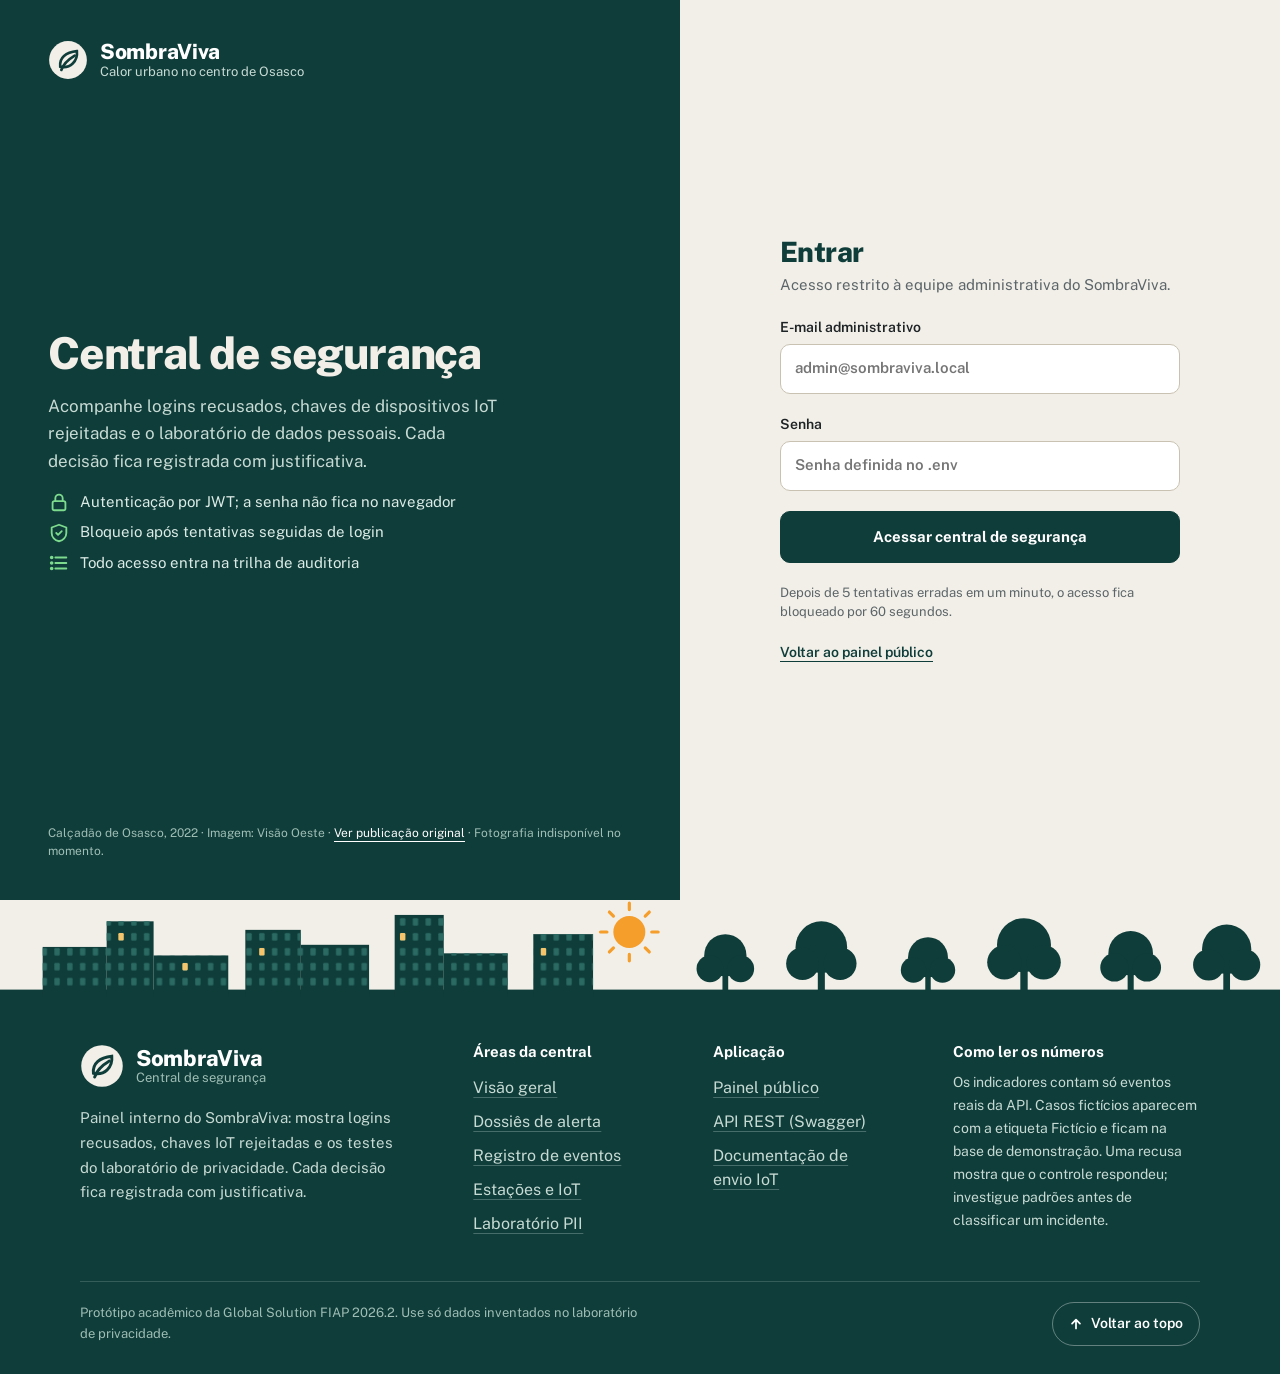
==== commit d58a7aea: "Volta as fotografias documentais originais do Calçadão O redesign tinha trocado as fotos reais por i" ====
--- a/static/admin.html
+++ b/static/admin.html
@@ -14,7 +14,7 @@
   <main id="conteudo">
     <section id="login-section" class="sv-login" aria-labelledby="login-title">
       <div class="sv-login-art">
-        <img src="/static/assets/cidade-ilustrativa.webp" alt="" width="900" height="900" />
+        <img class="documentary-media" src="https://www.visaooeste.com.br/wp-content/uploads/2022/03/calcadao-osasco-1.jpg" data-credit-id="login-photo-note" alt="" width="1200" height="800" referrerpolicy="no-referrer" decoding="async" />
         <div class="sv-login-art-in">
           <a class="sv-brand" href="/">
             <svg aria-hidden="true" viewBox="0 0 36 36" fill="none"><circle cx="18" cy="18" r="17" fill="#F2EFE8"/><path d="M26 10C16 11 10 16 11 24c9 2 16-5 15-14Z" stroke="#0F3D3A" stroke-width="2.4"/><path d="M12 27c2-6 7-10 12-13" stroke="#0F3D3A" stroke-width="2.4" stroke-linecap="round"/></svg>
@@ -29,6 +29,7 @@
               <li><svg aria-hidden="true" viewBox="0 0 24 24" fill="none" stroke="#7DDB8E" stroke-width="2" stroke-linecap="round" stroke-linejoin="round"><path d="M8 6h12M8 12h12M8 18h12"/><circle cx="4" cy="6" r="1"/><circle cx="4" cy="12" r="1"/><circle cx="4" cy="18" r="1"/></svg>Todo acesso entra na trilha de auditoria</li>
             </ul>
           </div>
+          <p class="sv-login-credit">Calçadão de Osasco, 2022 · Imagem: Visão Oeste · <a href="https://visaooeste.com.br/osasco-recebe-programa-cidadania-itinerante/" target="_blank" rel="noopener noreferrer">Ver publicação original</a><span id="login-photo-note" hidden role="status"> · Fotografia indisponível no momento.</span></p>
         </div>
       </div>
       <div class="sv-login-form">
@@ -359,5 +360,6 @@
   <script src="/static/vendor/echarts.min.js?v=5.6.0" defer></script>
   <script src="/static/admin-charts.js?v=20261118.3" defer></script>
   <script src="/static/admin.js?v=20261118.3" defer></script>
+  <script src="/static/media.js?v=20261118.3" defer></script>
 </body>
 </html>
--- a/static/admin-bundle.css
+++ b/static/admin-bundle.css
@@ -197,6 +197,8 @@
 .sv-login-pitch ul { padding: 0; list-style: none; display: flex; flex-direction: column; gap: 8px; font-size: 15px; color: #DDEBE6; }
 .sv-login-pitch li { display: flex; gap: 10px; align-items: center; }
 .sv-login-pitch svg { width: 22px; height: 22px; flex: none; }
+.sv-login-credit { font-size: 12px; color: var(--on-green-2); }
+.sv-login-credit a { color: #fff; }
 .sv-login-form { flex: 1 1 440px; min-width: 0; display: flex; align-items: center; justify-content: center; padding: 48px 32px; }
 .sv-login-form form { width: 100%; max-width: 400px; display: flex; flex-direction: column; gap: 20px; }
 .sv-login-head { display: flex; flex-direction: column; gap: 6px; }
@@ -237,6 +239,7 @@
 .ops-row { display: flex; flex-wrap: wrap; gap: 24px; align-items: stretch; }
 .ops-row.is-stretch { align-items: stretch; }
 .ops-chart { display: flex; flex-direction: column; gap: 8px; flex: 1 1 280px; }
+.ops-chart.is-narrow { flex: 1 1 280px; }
 .ops-chart.is-wide { flex: 1.6 1 420px; }
 .sv-chart-gauge { height: 240px; }
 button.sv-kpi { font: inherit; text-align: left; cursor: pointer; }
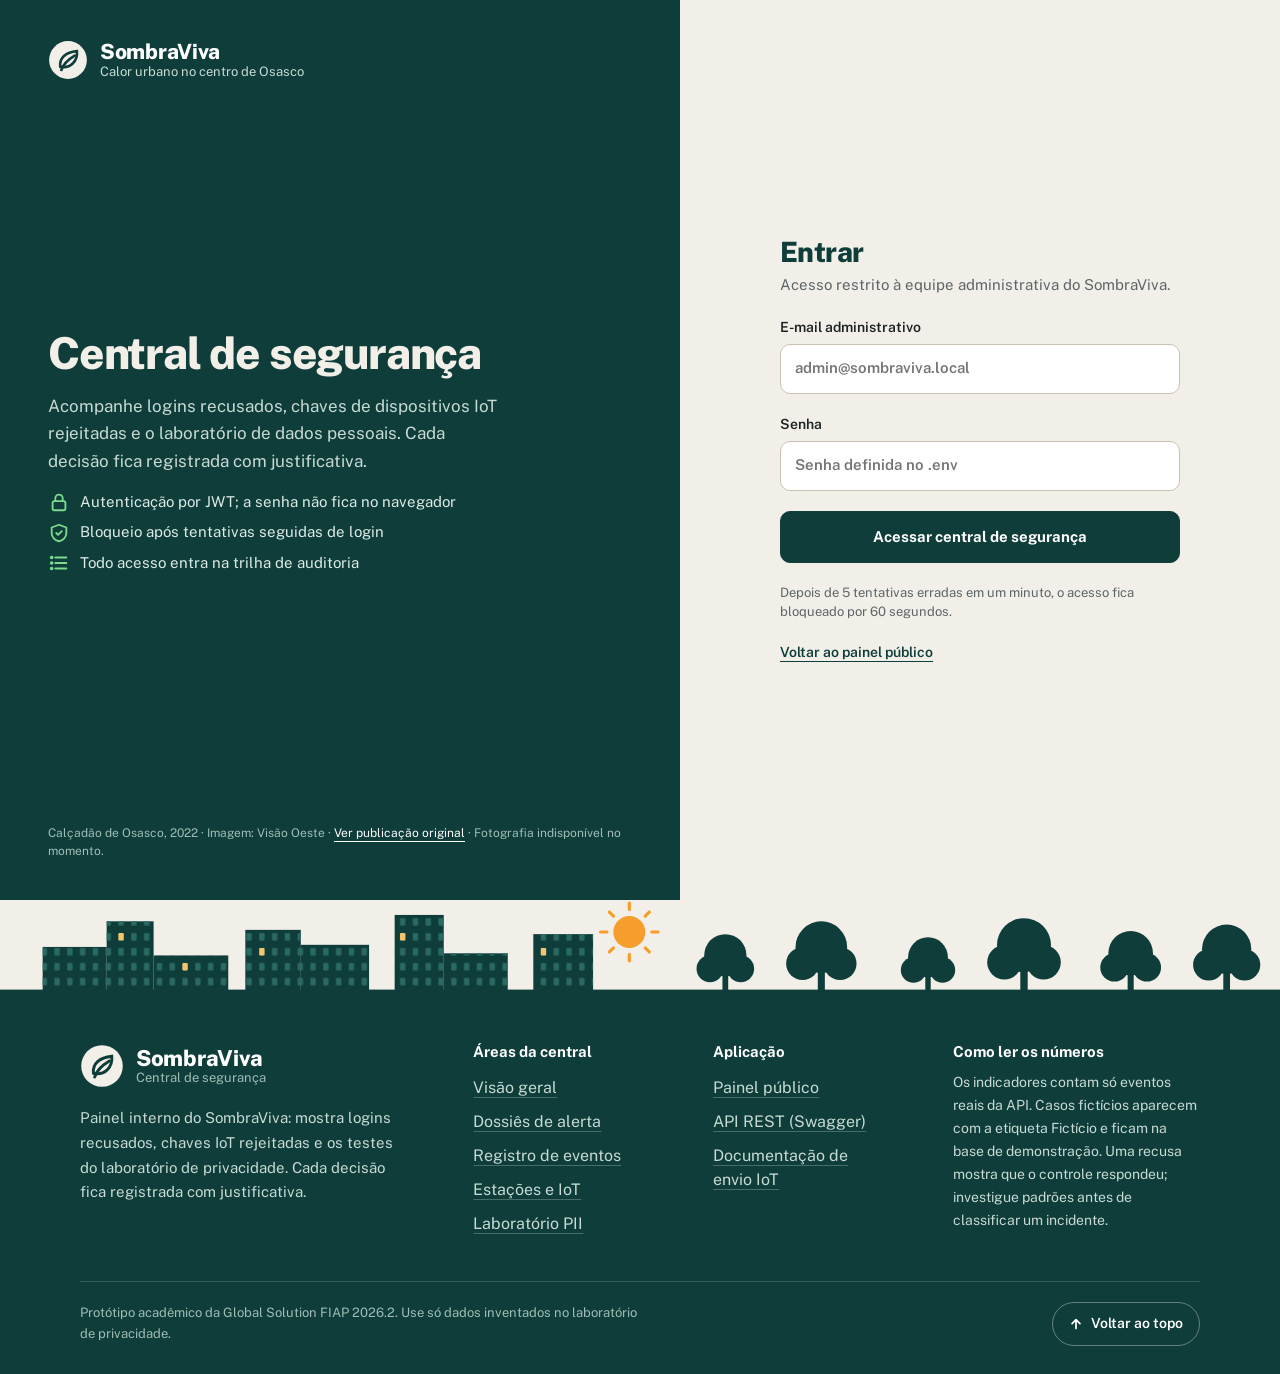
==== commit 9293fbfb: "Corrige as fotos que não carregavam, ajusta o layout e adiciona animações de entrada - Parque Pirati" ====
--- a/static/admin.html
+++ b/static/admin.html
@@ -361,5 +361,6 @@
   <script src="/static/admin-charts.js?v=20261118.3" defer></script>
   <script src="/static/admin.js?v=20261118.3" defer></script>
   <script src="/static/media.js?v=20261118.3" defer></script>
+  <script src="/static/motion.js?v=20261118.3" defer></script>
 </body>
 </html>
--- a/static/admin-bundle.css
+++ b/static/admin-bundle.css
@@ -168,6 +168,21 @@
 .sv-top { display: flex; align-items: center; gap: 8px; color: #fff; font-weight: 600; font-size: 14px; text-decoration: none; border: 1.5px solid rgba(255,255,255,.35); border-radius: 999px; padding: 8px 16px; min-height: 44px; }
 .sv-top:hover { color: var(--green); background: #fff; }
 .sv-top svg { width: 14px; height: 14px; }
+
+/* Animações de entrada: só quando o sistema não pede menos movimento */
+@keyframes sv-rise { from { opacity: 0; transform: translateY(24px); } to { opacity: 1; transform: none; } }
+@keyframes sv-fade { from { opacity: 0; } to { opacity: 1; } }
+@keyframes sv-zoom { from { opacity: 0; transform: scale(1.06); } to { opacity: 1; transform: none; } }
+@keyframes sv-pop { 0% { transform: scale(1); } 40% { transform: scale(1.06); } 100% { transform: scale(1); } }
+@media (prefers-reduced-motion: no-preference) {
+  .js-motion .sv-reveal { opacity: 0; transform: translateY(28px); transition: opacity .7s cubic-bezier(.2,.7,.2,1) var(--reveal-delay, 0ms), transform .7s cubic-bezier(.2,.7,.2,1) var(--reveal-delay, 0ms); }
+  .js-motion .sv-reveal.is-visible { opacity: 1; transform: none; }
+  .sv-pulse { display: inline-block; animation: sv-pop .5s ease-out; }
+  .sv-kpi, .sv-card, .ops-sees { transition: transform .25s ease, box-shadow .25s ease, border-color .25s ease; }
+  a.sv-kpi:hover, button.sv-kpi:hover { transform: translateY(-3px); box-shadow: 0 10px 24px rgba(15,61,58,.10); }
+  .sv-button, .primary-btn, .outline-btn { transition: background-color .2s ease, color .2s ease, transform .2s ease; }
+  .sv-button:active, .primary-btn:active, .outline-btn:active { transform: translateY(1px); }
+}
 
 @media (max-width: 960px) {
   :root { --gutter: 20px; }
@@ -398,3 +413,27 @@
   .ops-result-facts { grid-template-columns: 1fr; }
 }
 
+/* Entradas da central: login, troca de área e cartões em cascata */
+@media (prefers-reduced-motion: no-preference) {
+  .sv-login-art img { animation: sv-zoom 1.8s cubic-bezier(.2,.7,.2,1) both; }
+  .sv-login-pitch > *, .sv-login-form form > * { animation: sv-rise .7s cubic-bezier(.2,.7,.2,1) both; }
+  .sv-login-pitch > :nth-child(2), .sv-login-form form > :nth-child(2) { animation-delay: .1s; }
+  .sv-login-pitch > :nth-child(3), .sv-login-form form > :nth-child(3) { animation-delay: .2s; }
+  .sv-login-form form > :nth-child(4) { animation-delay: .3s; }
+  .sv-login-form form > :nth-child(n+5) { animation-delay: .4s; }
+  .ops-pane:not(.hidden) > * { animation: sv-rise .6s cubic-bezier(.2,.7,.2,1) both; }
+  .ops-pane:not(.hidden) > :nth-child(2) { animation-delay: .08s; }
+  .ops-pane:not(.hidden) > :nth-child(3) { animation-delay: .16s; }
+  .ops-pane:not(.hidden) > :nth-child(n+4) { animation-delay: .24s; }
+  .sv-kpis > * { animation: sv-rise .6s cubic-bezier(.2,.7,.2,1) both; }
+  .sv-kpis > :nth-child(2) { animation-delay: .08s; } .sv-kpis > :nth-child(3) { animation-delay: .16s; } .sv-kpis > :nth-child(4) { animation-delay: .24s; }
+  .ops-devices > *, .soc-alert-list > *, .ops-feed > * { animation: sv-rise .5s cubic-bezier(.2,.7,.2,1) both; }
+  .ops-devices > :nth-child(2), .soc-alert-list > :nth-child(2), .ops-feed > :nth-child(2) { animation-delay: .06s; }
+  .ops-devices > :nth-child(3), .soc-alert-list > :nth-child(3), .ops-feed > :nth-child(3) { animation-delay: .12s; }
+  .ops-devices > :nth-child(n+4), .soc-alert-list > :nth-child(n+4), .ops-feed > :nth-child(n+4) { animation-delay: .18s; }
+  .sv-case-dossier > * { animation: sv-fade .45s ease-out both; }
+  .ops-result-head, .ops-result-body > * { animation: sv-rise .55s cubic-bezier(.2,.7,.2,1) both; }
+  .ops-result-body > :nth-child(2) { animation-delay: .08s; } .ops-result-body > :nth-child(3) { animation-delay: .16s; } .ops-result-body > :nth-child(4) { animation-delay: .24s; }
+  .ops-tab { transition: color .2s ease, box-shadow .25s ease; }
+}
+
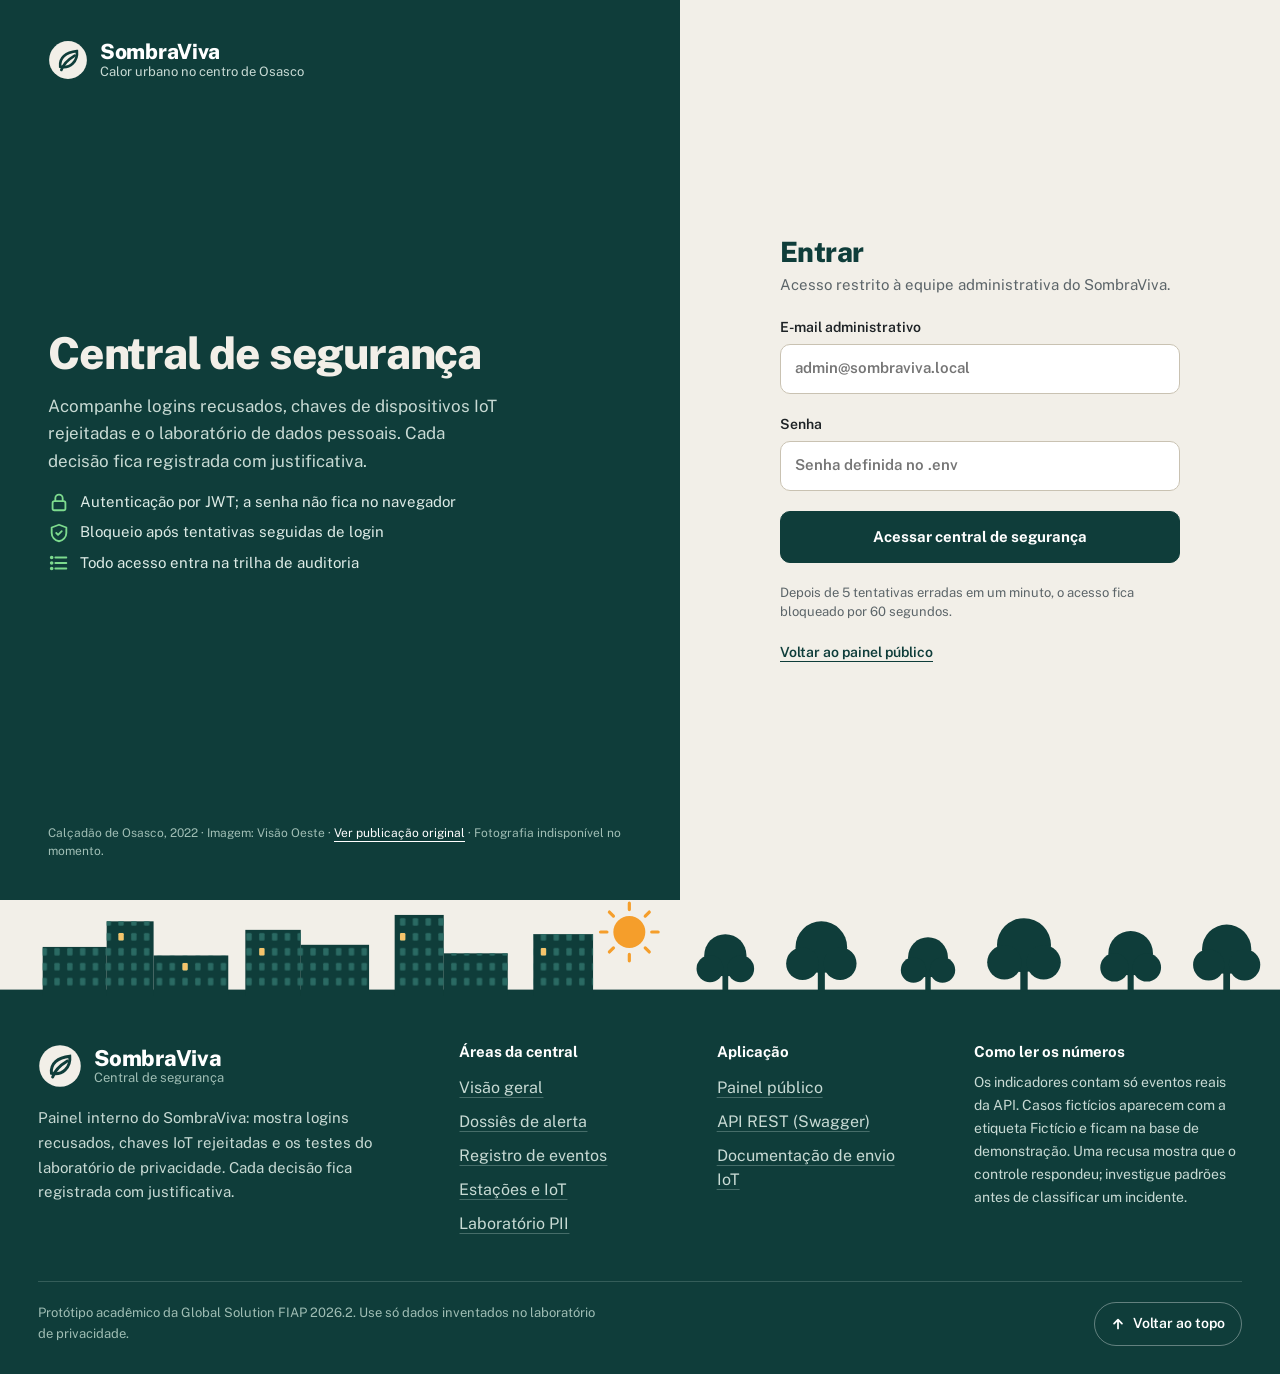
==== commit 2f3b34ec: "Central escolhe a fonte do painel público: estações cadastradas ou ESP32 - Nova configuração panel_d" ====
--- a/static/admin.html
+++ b/static/admin.html
@@ -215,6 +215,31 @@
             <h1 id="devices-title">Estações e credenciais IoT</h1>
             <p>Última leitura, origem de cada estação e o que a API observa dela. Estações simuladas não provam equipamento físico ligado; só as reais geram alerta quando ficam sem sinal.</p>
           </div>
+          <section class="sv-card ops-source" aria-labelledby="source-title">
+            <div class="ops-card-head">
+              <div>
+                <h2 id="source-title">Fonte dos dados do painel público</h2>
+                <p class="ops-helper">Escolha de onde vêm as leituras de sombra e sol mostradas no site. As duas fontes continuam sendo gravadas; a troca só muda o que o painel exibe.</p>
+              </div>
+              <span id="source-current" class="sv-tag is-ok">Carregando…</span>
+            </div>
+            <fieldset class="ops-source-options">
+              <legend class="sv-visually-hidden">Fonte do painel público</legend>
+              <label class="ops-source-option" for="source-estacoes">
+                <input type="radio" name="panel-source" id="source-estacoes" value="estacoes" />
+                <span><strong>Estações cadastradas</strong><small>Fonte original do projeto: estações da zona arborizada e do Calçadão (simulador e seed).</small><em id="source-stats-estacoes">—</em></span>
+              </label>
+              <label class="ops-source-option" for="source-esp32">
+                <input type="radio" name="panel-source" id="source-esp32" value="esp32" />
+                <span><strong>ESP32 (Wokwi)</strong><small>Circuito com DHT22 na sombra e no sol, enviado para POST /api/v1/medicoes.</small><em id="source-stats-esp32">—</em></span>
+              </label>
+            </fieldset>
+            <div class="ops-button-row">
+              <button type="button" id="source-save" class="primary-btn">Usar esta fonte no painel</button>
+              <a href="/#esp32" target="_blank" rel="noopener">Ver o painel público</a>
+            </div>
+            <p id="source-status" class="form-status" role="status" aria-live="polite"></p>
+          </section>
           <div id="device-list" class="ops-devices"><p>Carregando estações…</p></div>
           <div class="ops-row">
             <figure class="sv-card ops-flow">
--- a/static/admin-bundle.css
+++ b/static/admin-bundle.css
@@ -30,13 +30,12 @@
   --on-green-2: #9FBDB4;
   --t1: #2D2A6E; --t2: #8E2C8E; --t3: #E0533A; --t4: #F59E2B; --t5: #F9D857;
   --text: "Public Sans", system-ui, -apple-system, "Segoe UI", Arial, sans-serif;
-  --wrap: 1200px;
-  --gutter: 40px;
+  --wrap: 1440px;
+  --gutter: clamp(20px, 3vw, 44px);
   color-scheme: light;
 }
 *, *::before, *::after { box-sizing: border-box; }
 html { scroll-behavior: smooth; scroll-padding-top: 24px; }
-@media (prefers-reduced-motion: reduce) { html { scroll-behavior: auto; } * { animation: none !important; transition: none !important; } }
 body { margin: 0; background: var(--page); color: var(--ink); font: 400 16px/1.5 var(--text); -webkit-font-smoothing: antialiased; }
 h1, h2, h3, h4 { margin: 0; font-weight: 800; line-height: 1.1; }
 p, figure, dl, dd, ol, ul { margin: 0; }
@@ -174,14 +173,21 @@
 @keyframes sv-fade { from { opacity: 0; } to { opacity: 1; } }
 @keyframes sv-zoom { from { opacity: 0; transform: scale(1.06); } to { opacity: 1; transform: none; } }
 @keyframes sv-pop { 0% { transform: scale(1); } 40% { transform: scale(1.06); } 100% { transform: scale(1); } }
-@media (prefers-reduced-motion: no-preference) {
-  .js-motion .sv-reveal { opacity: 0; transform: translateY(28px); transition: opacity .7s cubic-bezier(.2,.7,.2,1) var(--reveal-delay, 0ms), transform .7s cubic-bezier(.2,.7,.2,1) var(--reveal-delay, 0ms); }
-  .js-motion .sv-reveal.is-visible { opacity: 1; transform: none; }
-  .sv-pulse { display: inline-block; animation: sv-pop .5s ease-out; }
-  .sv-kpi, .sv-card, .ops-sees { transition: transform .25s ease, box-shadow .25s ease, border-color .25s ease; }
-  a.sv-kpi:hover, button.sv-kpi:hover { transform: translateY(-3px); box-shadow: 0 10px 24px rgba(15,61,58,.10); }
-  .sv-button, .primary-btn, .outline-btn { transition: background-color .2s ease, color .2s ease, transform .2s ease; }
-  .sv-button:active, .primary-btn:active, .outline-btn:active { transform: translateY(1px); }
+.js-motion .sv-reveal { opacity: 0; transform: translateY(28px); transition: opacity .7s cubic-bezier(.2,.7,.2,1) var(--reveal-delay, 0ms), transform .7s cubic-bezier(.2,.7,.2,1) var(--reveal-delay, 0ms); }
+.js-motion .sv-reveal.is-visible { opacity: 1; transform: none; }
+.sv-pulse { display: inline-block; animation: sv-pop .5s ease-out; }
+.sv-kpi, .sv-card, .ops-sees { transition: transform .25s ease, box-shadow .25s ease, border-color .25s ease; }
+a.sv-kpi:hover, button.sv-kpi:hover { transform: translateY(-3px); box-shadow: 0 10px 24px rgba(15,61,58,.10); }
+.sv-button, .primary-btn, .outline-btn { transition: background-color .2s ease, color .2s ease, transform .2s ease; }
+.sv-button:active, .primary-btn:active, .outline-btn:active { transform: translateY(1px); }
+/* "Reduzir movimento" ligado no sistema (comum no Windows com "Efeitos de animação" desligado):
+   os conteúdos continuam surgindo, mas só com fade, sem deslocamento, zoom ou pulso. */
+@media (prefers-reduced-motion: reduce) {
+  @keyframes sv-rise { from { opacity: 0; } to { opacity: 1; } }
+  @keyframes sv-zoom { from { opacity: 0; } to { opacity: 1; } }
+  @keyframes sv-pop { from { opacity: 1; } to { opacity: 1; } }
+  .js-motion .sv-reveal { transform: none; transition-property: opacity; transition-duration: .5s; }
+  a.sv-kpi:hover, button.sv-kpi:hover, .sv-button:active, .primary-btn:active, .outline-btn:active { transform: none; }
 }
 
 @media (max-width: 960px) {
@@ -360,6 +366,21 @@
 .ops-device dt { color: var(--ink-3); }
 .ops-flow { flex: 1.3 1 480px; display: flex; flex-direction: column; gap: 10px; }
 .ops-flow svg { width: 100%; height: auto; }
+
+/* Fonte do painel público */
+.ops-source { display: flex; flex-direction: column; gap: 16px; }
+.ops-source .ops-card-head { align-items: flex-start; }
+.ops-source .ops-card-head > div { display: flex; flex-direction: column; gap: 6px; max-width: 760px; }
+.ops-source-options { margin: 0; padding: 0; border: 0; display: grid; grid-template-columns: repeat(auto-fit, minmax(280px, 1fr)); gap: 12px; }
+.ops-source-option { flex-direction: row; align-items: flex-start; gap: 12px; padding: 16px; border: 1px solid #DDD8CC; border-radius: 14px; background: #fff; cursor: pointer; font-weight: 400; }
+.ops-source-option:has(input:checked) { border-color: var(--green); background: var(--page); box-shadow: inset 0 0 0 1px var(--green); }
+.ops-source-option input { margin-top: 2px; }
+.ops-source-option span { display: flex; flex-direction: column; gap: 4px; }
+.ops-source-option strong { font-size: 16px; }
+.ops-source-option small { font-size: 14px; color: var(--ink-2); line-height: 1.5; }
+.ops-source-option em { font-style: normal; font-size: 13px; color: var(--ink-3); }
+.ops-source .ops-button-row { align-items: center; }
+.ops-source .ops-button-row a { font-weight: 700; font-size: 14px; }
 
 /* Laboratório */
 .ops-lab-form { flex: 1.2 1 460px; display: flex; flex-direction: column; gap: 16px; }
@@ -414,26 +435,24 @@
 }
 
 /* Entradas da central: login, troca de área e cartões em cascata */
-@media (prefers-reduced-motion: no-preference) {
-  .sv-login-art img { animation: sv-zoom 1.8s cubic-bezier(.2,.7,.2,1) both; }
-  .sv-login-pitch > *, .sv-login-form form > * { animation: sv-rise .7s cubic-bezier(.2,.7,.2,1) both; }
-  .sv-login-pitch > :nth-child(2), .sv-login-form form > :nth-child(2) { animation-delay: .1s; }
-  .sv-login-pitch > :nth-child(3), .sv-login-form form > :nth-child(3) { animation-delay: .2s; }
-  .sv-login-form form > :nth-child(4) { animation-delay: .3s; }
-  .sv-login-form form > :nth-child(n+5) { animation-delay: .4s; }
-  .ops-pane:not(.hidden) > * { animation: sv-rise .6s cubic-bezier(.2,.7,.2,1) both; }
-  .ops-pane:not(.hidden) > :nth-child(2) { animation-delay: .08s; }
-  .ops-pane:not(.hidden) > :nth-child(3) { animation-delay: .16s; }
-  .ops-pane:not(.hidden) > :nth-child(n+4) { animation-delay: .24s; }
-  .sv-kpis > * { animation: sv-rise .6s cubic-bezier(.2,.7,.2,1) both; }
-  .sv-kpis > :nth-child(2) { animation-delay: .08s; } .sv-kpis > :nth-child(3) { animation-delay: .16s; } .sv-kpis > :nth-child(4) { animation-delay: .24s; }
-  .ops-devices > *, .soc-alert-list > *, .ops-feed > * { animation: sv-rise .5s cubic-bezier(.2,.7,.2,1) both; }
-  .ops-devices > :nth-child(2), .soc-alert-list > :nth-child(2), .ops-feed > :nth-child(2) { animation-delay: .06s; }
-  .ops-devices > :nth-child(3), .soc-alert-list > :nth-child(3), .ops-feed > :nth-child(3) { animation-delay: .12s; }
-  .ops-devices > :nth-child(n+4), .soc-alert-list > :nth-child(n+4), .ops-feed > :nth-child(n+4) { animation-delay: .18s; }
-  .sv-case-dossier > * { animation: sv-fade .45s ease-out both; }
-  .ops-result-head, .ops-result-body > * { animation: sv-rise .55s cubic-bezier(.2,.7,.2,1) both; }
-  .ops-result-body > :nth-child(2) { animation-delay: .08s; } .ops-result-body > :nth-child(3) { animation-delay: .16s; } .ops-result-body > :nth-child(4) { animation-delay: .24s; }
-  .ops-tab { transition: color .2s ease, box-shadow .25s ease; }
-}
-
+.sv-login-art img { animation: sv-zoom 1.8s cubic-bezier(.2,.7,.2,1) both; }
+.sv-login-pitch > *, .sv-login-form form > * { animation: sv-rise .7s cubic-bezier(.2,.7,.2,1) both; }
+.sv-login-pitch > :nth-child(2), .sv-login-form form > :nth-child(2) { animation-delay: .1s; }
+.sv-login-pitch > :nth-child(3), .sv-login-form form > :nth-child(3) { animation-delay: .2s; }
+.sv-login-form form > :nth-child(4) { animation-delay: .3s; }
+.sv-login-form form > :nth-child(n+5) { animation-delay: .4s; }
+.ops-pane:not(.hidden) > * { animation: sv-rise .6s cubic-bezier(.2,.7,.2,1) both; }
+.ops-pane:not(.hidden) > :nth-child(2) { animation-delay: .08s; }
+.ops-pane:not(.hidden) > :nth-child(3) { animation-delay: .16s; }
+.ops-pane:not(.hidden) > :nth-child(n+4) { animation-delay: .24s; }
+.sv-kpis > * { animation: sv-rise .6s cubic-bezier(.2,.7,.2,1) both; }
+.sv-kpis > :nth-child(2) { animation-delay: .08s; } .sv-kpis > :nth-child(3) { animation-delay: .16s; } .sv-kpis > :nth-child(4) { animation-delay: .24s; }
+.ops-devices > *, .soc-alert-list > *, .ops-feed > * { animation: sv-rise .5s cubic-bezier(.2,.7,.2,1) both; }
+.ops-devices > :nth-child(2), .soc-alert-list > :nth-child(2), .ops-feed > :nth-child(2) { animation-delay: .06s; }
+.ops-devices > :nth-child(3), .soc-alert-list > :nth-child(3), .ops-feed > :nth-child(3) { animation-delay: .12s; }
+.ops-devices > :nth-child(n+4), .soc-alert-list > :nth-child(n+4), .ops-feed > :nth-child(n+4) { animation-delay: .18s; }
+.sv-case-dossier > * { animation: sv-fade .45s ease-out both; }
+.ops-result-head, .ops-result-body > * { animation: sv-rise .55s cubic-bezier(.2,.7,.2,1) both; }
+.ops-result-body > :nth-child(2) { animation-delay: .08s; } .ops-result-body > :nth-child(3) { animation-delay: .16s; } .ops-result-body > :nth-child(4) { animation-delay: .24s; }
+.ops-tab { transition: color .2s ease, box-shadow .25s ease; }
+
